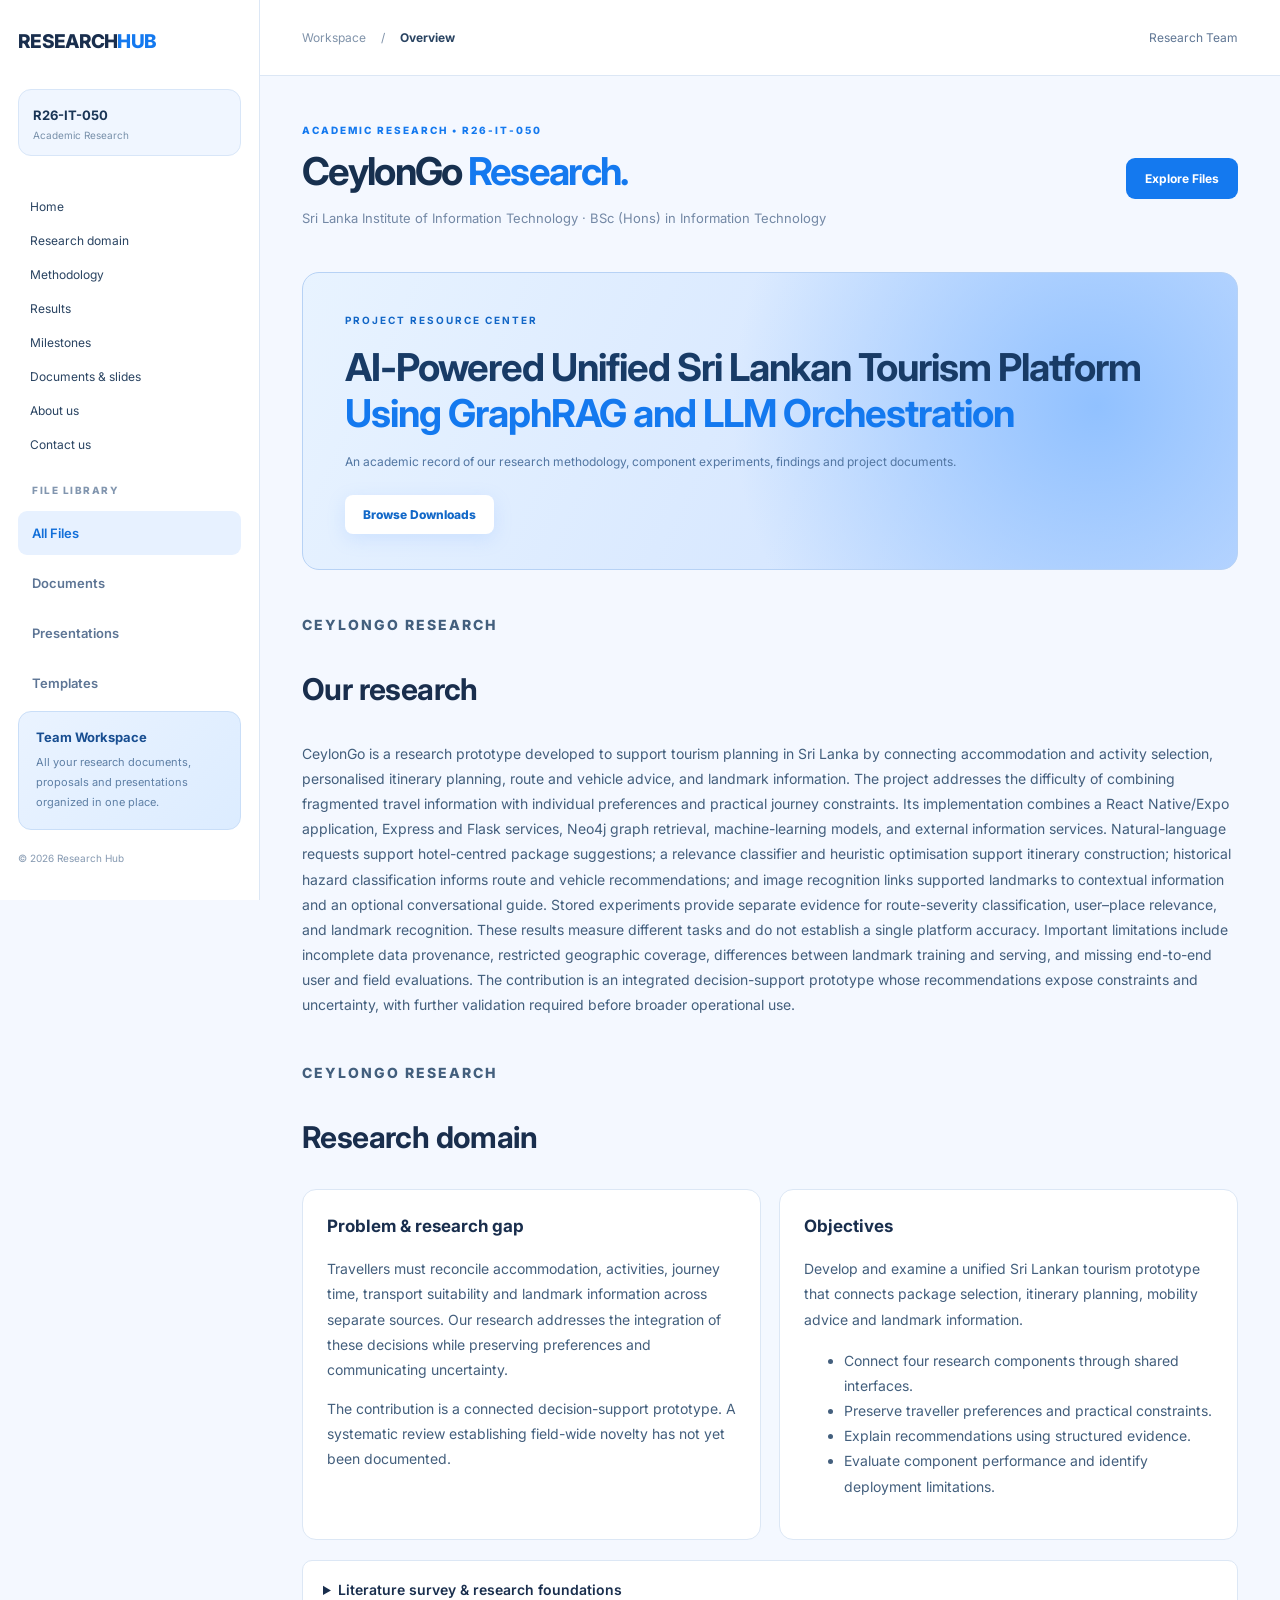
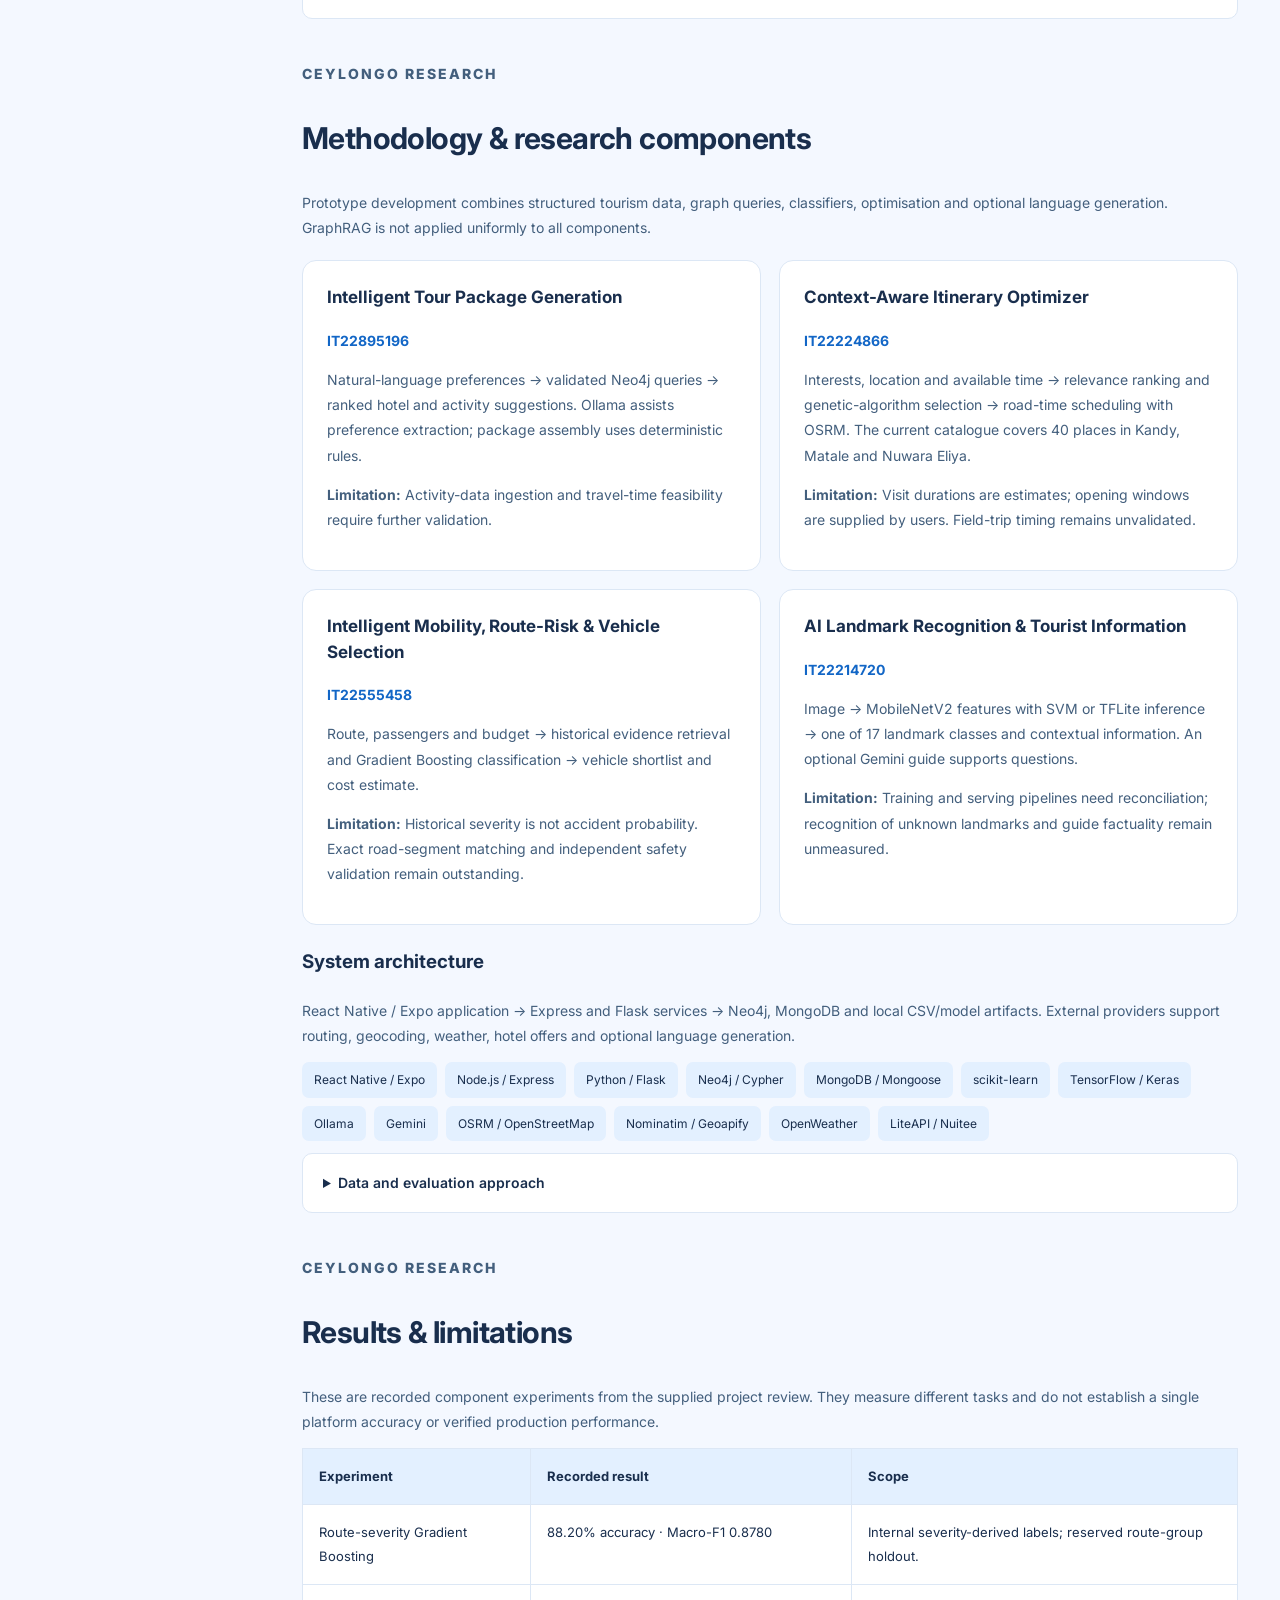
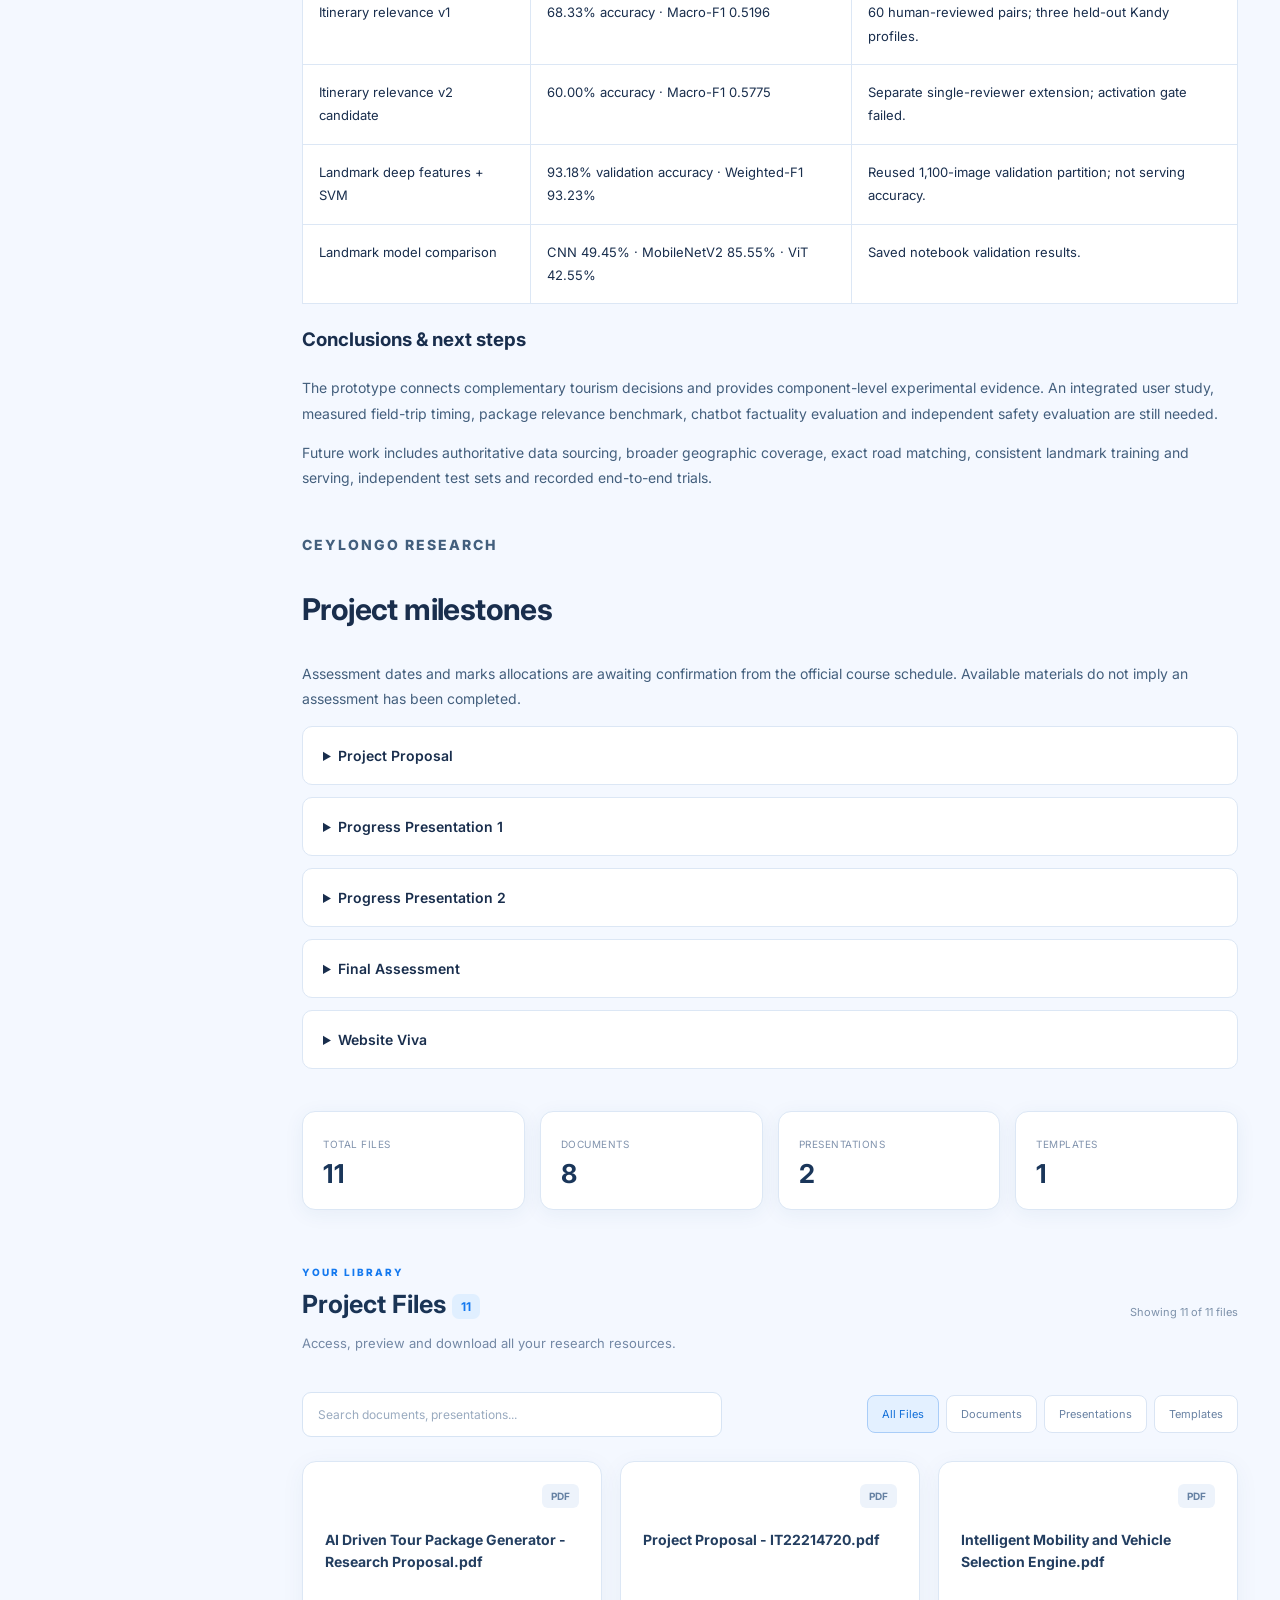
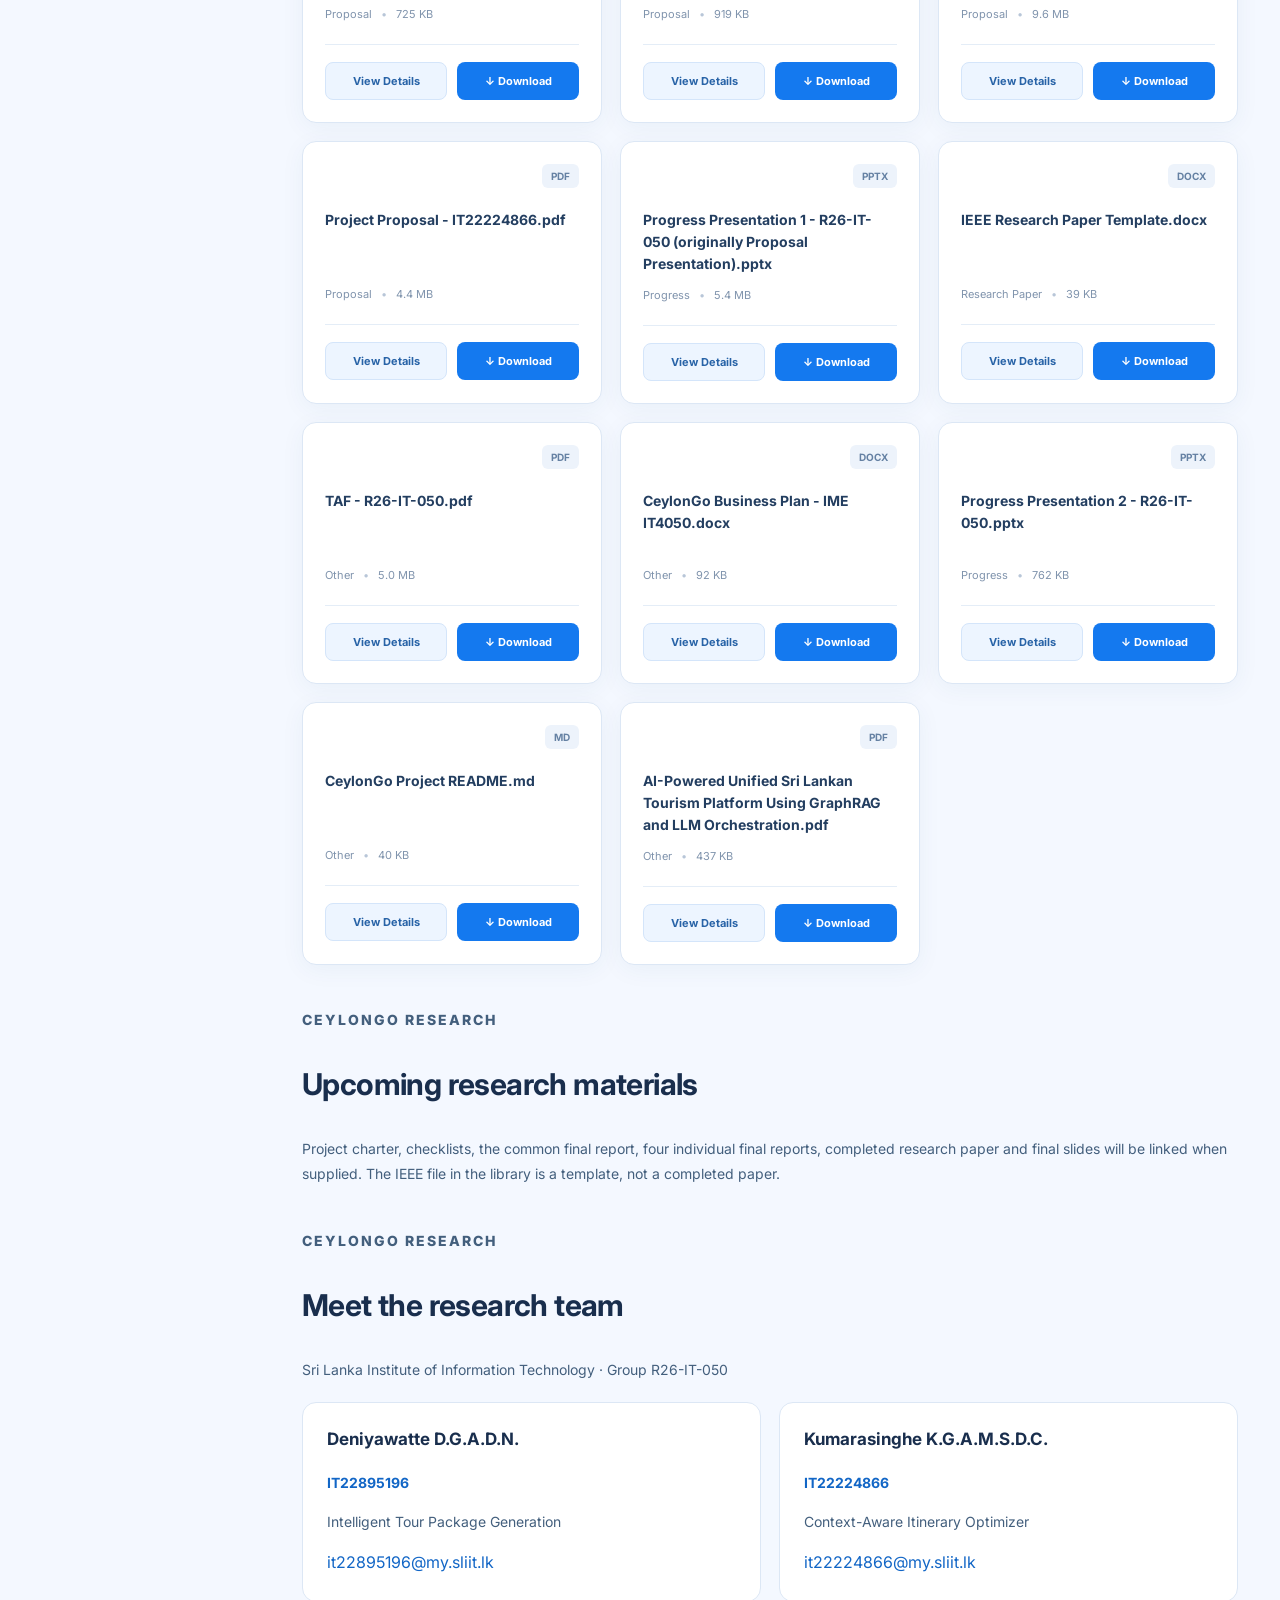
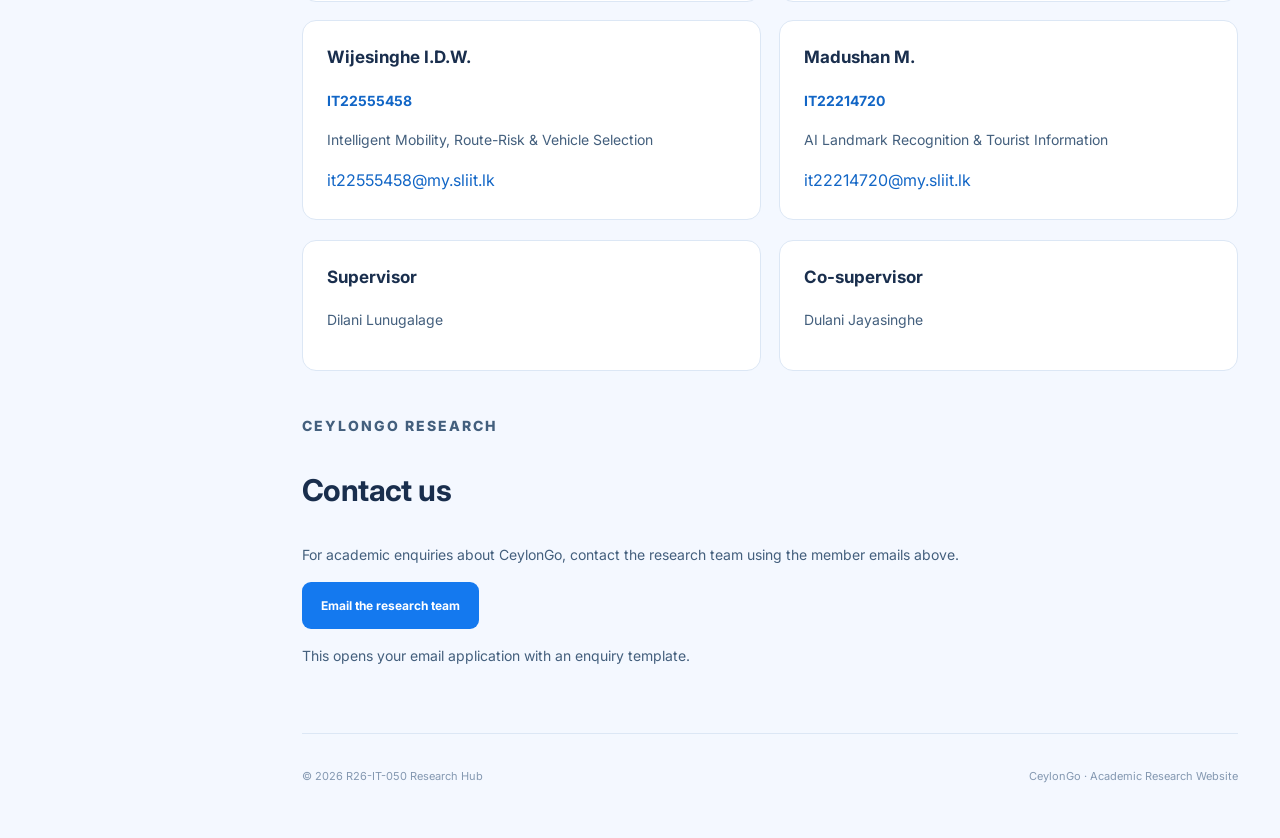
==== research-hub/index.html @ e222b3a8 "done" ====
<!DOCTYPE html>
<html lang="en">
<head>
  <meta charset="UTF-8" />
  <meta name="viewport" content="width=device-width, initial-scale=1.0" />

  <title>R26-IT-050 | Research Hub</title>

  <!-- Website Information -->
  <meta
    name="description"
    content="R26-IT-050 Research Hub. Access and download research proposals, reports, presentations, templates and academic documents."
  />

  <meta name="author" content="R26-IT-050 Research Team" />
  <meta name="theme-color" content="#bfd9f9" />

  <link
    rel="canonical"
    href="https://snyperkiller.github.io/R26-IT-050-Research-Hub/"
  />

  <!-- Browser Tab Icon -->
  <link
    rel="icon"
    type="image/png"
    href="images/preview.png"
  />

  <link
    rel="apple-touch-icon"
    href="images/preview.png"
  />

  <!-- Open Graph: WhatsApp / Facebook / LinkedIn / Discord -->
  <meta property="og:type" content="website" />

  <meta
    property="og:site_name"
    content="R26-IT-050 Research Hub"
  />

  <meta
    property="og:title"
    content="R26-IT-050 | Research Hub"
  />

  <meta
    property="og:description"
    content="Explore and download our research proposals, presentations, reports and academic resources in one place."
  />

  <meta
    property="og:url"
    content="https://snyperkiller.github.io/R26-IT-050-Research-Hub/"
  />

  <meta
    property="og:image"
    content="https://snyperkiller.github.io/R26-IT-050-Research-Hub/images/preview.png"
  />

  <meta
    property="og:image:secure_url"
    content="https://snyperkiller.github.io/R26-IT-050-Research-Hub/images/preview.png"
  />

  <meta property="og:image:type" content="image/png" />
  <meta property="og:image:width" content="1200" />
  <meta property="og:image:height" content="630" />

  <meta
    property="og:image:alt"
    content="R26-IT-050 Research Hub link preview"
  />

  <!-- Twitter / X Preview -->
  <meta name="twitter:card" content="summary_large_image" />

  <meta
    name="twitter:title"
    content="R26-IT-050 | Research Hub"
  />

  <meta
    name="twitter:description"
    content="Research proposals, presentations, reports and academic resources."
  />

  <meta
    name="twitter:image"
    content="https://snyperkiller.github.io/R26-IT-050-Research-Hub/images/preview.png"
  />

  <!-- Stylesheet -->
  <link rel="stylesheet" href="styles.css" />
</head>

<body>

  <div class="app">

    <!-- =========================
         SIDEBAR
    ========================== -->

    <aside class="sidebar" id="sidebar">

      <a href="#home" class="brand">
        <span>
          RESEARCH<span class="accent">HUB</span>
        </span>
      </a>

      <div class="workspace">
        <div>
          <strong>R26-IT-050</strong>
          <small>Academic Research</small>
        </div>
      </div>

      <nav class="section-nav" aria-label="Research sections">
<a href="#home">Home</a><a href="#domain">Research domain</a><a href="#methodology">Methodology</a><a href="#results">Results</a><a href="#milestones">Milestones</a><a href="#library">Documents &amp; slides</a><a href="#team">About us</a><a href="#contact">Contact us</a></nav><p class="nav-title">FILE LIBRARY</p>

      <nav aria-label="File categories">

        <button
          type="button"
          class="nav-link active"
          data-category="all"
        >
          All Files
        </button>

        <button
          type="button"
          class="nav-link"
          data-category="Document"
        >
          Documents
        </button>

        <button
          type="button"
          class="nav-link"
          data-category="Presentation"
        >
          Presentations
        </button>

        <button
          type="button"
          class="nav-link"
          data-category="Template"
        >
          Templates
        </button>

      </nav>

      <div class="sidebar-bottom">

        <div class="info-card">
          <h4>Team Workspace</h4>

          <p>
            All your research documents, proposals
            and presentations organized in one place.
          </p>
        </div>

        <p>© 2026 Research Hub</p>

      </div>

    </aside>

    <!-- =========================
         MAIN AREA
    ========================== -->

    <div class="main-area">

      <!-- TOP NAVIGATION -->

      <header class="topbar">

        <button
          type="button"
          class="menu-btn"
          id="menuBtn"
          aria-label="Toggle navigation"
          aria-controls="sidebar"
          aria-expanded="false"
        >
          ☰
        </button>

        <div class="breadcrumb">
          Workspace
          <span>/</span>
          <strong>Overview</strong>
        </div>

        <div class="team-badge">
          Research Team
        </div>

      </header>

      <main id="home">

        <!-- =========================
             WELCOME
        ========================== -->

        <section class="welcome">

          <div>

            <p class="eyebrow">
              ACADEMIC RESEARCH • R26-IT-050
            </p>

            <h1>
              CeylonGo<span class="accent"> Research.</span>
            </h1>

            <p>
              Sri Lanka Institute of Information Technology · BSc (Hons) in Information Technology
            </p>

          </div>

          <a href="#library" class="primary-btn">
            Explore Files
          </a>

        </section>

        <!-- =========================
             HERO BANNER
        ========================== -->

        <section class="hero">

          <div class="hero-content">

            <span class="hero-label">
              PROJECT RESOURCE CENTER
            </span>

            <h2>
              AI-Powered Unified Sri Lankan Tourism Platform
              <span>Using GraphRAG and LLM Orchestration</span>
            </h2>

            <p>
              An academic record of our research methodology, component experiments, findings and project documents.
            </p>

            <a href="#library" class="hero-btn">
              Browse Downloads
            </a>

          </div>

        </section>

<section id="overview" class="research-section"><p class="eyebrow">CEYLONGO RESEARCH</p><h2>Our research</h2><p>CeylonGo is a research prototype developed to support tourism planning in Sri Lanka by connecting accommodation and activity selection, personalised itinerary planning, route and vehicle advice, and landmark information. The project addresses the difficulty of combining fragmented travel information with individual preferences and practical journey constraints. Its implementation combines a React Native/Expo application, Express and Flask services, Neo4j graph retrieval, machine-learning models, and external information services. Natural-language requests support hotel-centred package suggestions; a relevance classifier and heuristic optimisation support itinerary construction; historical hazard classification informs route and vehicle recommendations; and image recognition links supported landmarks to contextual information and an optional conversational guide. Stored experiments provide separate evidence for route-severity classification, user–place relevance, and landmark recognition. These results measure different tasks and do not establish a single platform accuracy. Important limitations include incomplete data provenance, restricted geographic coverage, differences between landmark training and serving, and missing end-to-end user and field evaluations. The contribution is an integrated decision-support prototype whose recommendations expose constraints and uncertainty, with further validation required before broader operational use.</p></section><section id="domain" class="research-section"><p class="eyebrow">CEYLONGO RESEARCH</p><h2>Research domain</h2><div class="research-grid"><article class="research-card"><h3>Problem &amp; research gap</h3><p>Travellers must reconcile accommodation, activities, journey time, transport suitability and landmark information across separate sources. Our research addresses the integration of these decisions while preserving preferences and communicating uncertainty.</p><p>The contribution is a connected decision-support prototype. A systematic review establishing field-wide novelty has not yet been documented.</p></article><article class="research-card"><h3>Objectives</h3><p>Develop and examine a unified Sri Lankan tourism prototype that connects package selection, itinerary planning, mobility advice and landmark information.</p><ul><li>Connect four research components through shared interfaces.</li><li>Preserve traveller preferences and practical constraints.</li><li>Explain recommendations using structured evidence.</li><li>Evaluate component performance and identify deployment limitations.</li></ul></article></div><details><summary>Literature survey &amp; research foundations</summary><p>The project reports discuss retrieval-augmented generation, graph retrieval, gradient boosting, road routing, relevance classification, heuristic optimisation and landmark recognition.</p><ul><li>Lewis et al. (2020), Retrieval-Augmented Generation for Knowledge-Intensive NLP Tasks.</li><li>Friedman (2001), Greedy Function Approximation: A Gradient Boosting Machine.</li><li>Geisberger et al. (2008), Contraction Hierarchies: Faster and Simpler Hierarchical Routing in Road Networks.</li><li>Sandler et al. (2018), MobileNetV2: Inverted Residuals and Linear Bottlenecks.</li><li>Cortes and Vapnik (1995), Support-Vector Networks.</li><li>Dosovitskiy et al. (2021), An Image Is Worth 16×16 Words: Transformers for Image Recognition at Scale.</li></ul><p>References are recorded in the project reports; this is a narrative overview of the research foundations.</p></details></section><section id="methodology" class="research-section"><p class="eyebrow">CEYLONGO RESEARCH</p><h2>Methodology &amp; research components</h2><p>Prototype development combines structured tourism data, graph queries, classifiers, optimisation and optional language generation. GraphRAG is not applied uniformly to all components.</p><div class="research-grid"><article class="research-card"><h3>Intelligent Tour Package Generation</h3><p class="member-id">IT22895196</p><p>Natural-language preferences → validated Neo4j queries → ranked hotel and activity suggestions. Ollama assists preference extraction; package assembly uses deterministic rules.</p><p><strong>Limitation:</strong> Activity-data ingestion and travel-time feasibility require further validation.</p></article><article class="research-card"><h3>Context-Aware Itinerary Optimizer</h3><p class="member-id">IT22224866</p><p>Interests, location and available time → relevance ranking and genetic-algorithm selection → road-time scheduling with OSRM. The current catalogue covers 40 places in Kandy, Matale and Nuwara Eliya.</p><p><strong>Limitation:</strong> Visit durations are estimates; opening windows are supplied by users. Field-trip timing remains unvalidated.</p></article><article class="research-card"><h3>Intelligent Mobility, Route-Risk & Vehicle Selection</h3><p class="member-id">IT22555458</p><p>Route, passengers and budget → historical evidence retrieval and Gradient Boosting classification → vehicle shortlist and cost estimate.</p><p><strong>Limitation:</strong> Historical severity is not accident probability. Exact road-segment matching and independent safety validation remain outstanding.</p></article><article class="research-card"><h3>AI Landmark Recognition & Tourist Information</h3><p class="member-id">IT22214720</p><p>Image → MobileNetV2 features with SVM or TFLite inference → one of 17 landmark classes and contextual information. An optional Gemini guide supports questions.</p><p><strong>Limitation:</strong> Training and serving pipelines need reconciliation; recognition of unknown landmarks and guide factuality remain unmeasured.</p></article></div><h3>System architecture</h3><p>React Native / Expo application → Express and Flask services → Neo4j, MongoDB and local CSV/model artifacts. External providers support routing, geocoding, weather, hotel offers and optional language generation.</p><div class="tech-list"><span>React Native / Expo</span><span>Node.js / Express</span><span>Python / Flask</span><span>Neo4j / Cypher</span><span>MongoDB / Mongoose</span><span>scikit-learn</span><span>TensorFlow / Keras</span><span>Ollama</span><span>Gemini</span><span>OSRM / OpenStreetMap</span><span>Nominatim / Geoapify</span><span>OpenWeather</span><span>LiteAPI / Nuitee</span></div><details><summary>Data and evaluation approach</summary><ul><li>Packages: 1,830 hotel rows and 2,000 activity rows; an activity-loader filename mismatch remains.</li><li>Itinerary: 40 source-traced points of interest; v1 evaluation uses 60 human-reviewed pairs from held-out Kandy profiles.</li><li>Mobility: 598 derived training records across 22 route groups; only 135 records have matching road profiles. Evaluation reserves unseen route groups.</li><li>Landmarks: notebook records 5,500 images with a 4,400/1,100 training/validation split across 17 classes. Raw collection provenance needs confirmation.</li></ul></details></section><section id="results" class="research-section"><p class="eyebrow">CEYLONGO RESEARCH</p><h2>Results &amp; limitations</h2><p>These are recorded component experiments from the supplied project review. They measure different tasks and do not establish a single platform accuracy or verified production performance.</p><div class="table-scroll"><table><thead><tr><th>Experiment</th><th>Recorded result</th><th>Scope</th></tr></thead><tbody><tr><td>Route-severity Gradient Boosting</td><td>88.20% accuracy · Macro-F1 0.8780</td><td>Internal severity-derived labels; reserved route-group holdout.</td></tr><tr><td>Itinerary relevance v1</td><td>68.33% accuracy · Macro-F1 0.5196</td><td>60 human-reviewed pairs; three held-out Kandy profiles.</td></tr><tr><td>Itinerary relevance v2 candidate</td><td>60.00% accuracy · Macro-F1 0.5775</td><td>Separate single-reviewer extension; activation gate failed.</td></tr><tr><td>Landmark deep features + SVM</td><td>93.18% validation accuracy · Weighted-F1 93.23%</td><td>Reused 1,100-image validation partition; not serving accuracy.</td></tr><tr><td>Landmark model comparison</td><td>CNN 49.45% · MobileNetV2 85.55% · ViT 42.55%</td><td>Saved notebook validation results.</td></tr></tbody></table></div><h3>Conclusions &amp; next steps</h3><p>The prototype connects complementary tourism decisions and provides component-level experimental evidence. An integrated user study, measured field-trip timing, package relevance benchmark, chatbot factuality evaluation and independent safety evaluation are still needed.</p><p>Future work includes authoritative data sourcing, broader geographic coverage, exact road matching, consistent landmark training and serving, independent test sets and recorded end-to-end trials.</p></section><section id="milestones" class="research-section"><p class="eyebrow">CEYLONGO RESEARCH</p><h2>Project milestones</h2><p>Assessment dates and marks allocations are awaiting confirmation from the official course schedule. Available materials do not imply an assessment has been completed.</p><details><summary>Project Proposal</summary><p>Four individual proposal reports are available in the document library.</p><p>Date: To be confirmed · Marks allocation: To be confirmed</p></details><details><summary>Progress Presentation 1</summary><p>The team has identified the supplied 29-slide deck as PP1. Its original filename says Project Proposal presentation; it is listed once in the library with both labels.</p><p>Date: To be confirmed · Marks allocation: To be confirmed</p></details><details><summary>Progress Presentation 2</summary><p>Progress Presentation 2 slides are available in the document library.</p><p>Date: To be confirmed · Marks allocation: To be confirmed</p></details><details><summary>Final Assessment</summary><p>Final reports and final presentation have not yet been supplied for this website.</p><p>Date: To be confirmed · Marks allocation: To be confirmed</p></details><details><summary>Website Viva</summary><p>Scheduled for the same day as the final research presentation, according to the course notice. Exact schedule to be confirmed.</p><p>Date: To be confirmed · Marks allocation: To be confirmed</p></details></section>
        <!-- =========================
             STATISTICS
        ========================== -->

        <section class="stats" aria-label="File statistics">

          <div class="stat-card">
            <div>
              <small>TOTAL FILES</small>
              <h3 id="totalCount">0</h3>
            </div>
          </div>

          <div class="stat-card">
            <div>
              <small>DOCUMENTS</small>
              <h3 id="documentCount">0</h3>
            </div>
          </div>

          <div class="stat-card">
            <div>
              <small>PRESENTATIONS</small>
              <h3 id="presentationCount">0</h3>
            </div>
          </div>

          <div class="stat-card">
            <div>
              <small>TEMPLATES</small>
              <h3 id="templateCount">0</h3>
            </div>
          </div>

        </section>

        <!-- =========================
             FILE LIBRARY
        ========================== -->

        <section class="library" id="library">

          <div class="section-header">

            <div>

              <p class="eyebrow">
                YOUR LIBRARY
              </p>

              <h2>
                Project Files
                <span id="fileCount" class="count-badge">
                  0
                </span>
              </h2>

              <p>
                Access, preview and download
                all your research resources.
              </p>

            </div>

            <span
              id="resultCount"
              class="result-count"
              aria-live="polite"
            ></span>

          </div>

          <!-- SEARCH AND FILTERS -->

          <div class="toolbar">

            <div class="search-box">

              <input
                type="search"
                id="searchInput"
                placeholder="Search documents, presentations..."
                aria-label="Search research files"
              />

            </div>

            <div class="filters">

              <button
                type="button"
                class="filter-btn active"
                data-filter="all"
              >
                All Files
              </button>

              <button
                type="button"
                class="filter-btn"
                data-filter="Document"
              >
                Documents
              </button>

              <button
                type="button"
                class="filter-btn"
                data-filter="Presentation"
              >
                Presentations
              </button>

              <button
                type="button"
                class="filter-btn"
                data-filter="Template"
              >
                Templates
              </button>

            </div>

          </div>

          <!-- FILES LOAD FROM manifest.json -->

          <div id="fileGrid" class="file-grid"></div>

          <!-- EMPTY STATE -->

          <div
            id="emptyState"
            class="empty-state"
            hidden
          >

            <h3>No files found</h3>

            <p>
              Try searching with another
              keyword or category.
            </p>

          </div>

        </section>

<section id="pending-materials" class="research-section"><p class="eyebrow">CEYLONGO RESEARCH</p><h2>Upcoming research materials</h2><p>Project charter, checklists, the common final report, four individual final reports, completed research paper and final slides will be linked when supplied. The IEEE file in the library is a template, not a completed paper.</p></section><section id="team" class="research-section"><p class="eyebrow">CEYLONGO RESEARCH</p><h2>Meet the research team</h2><p>Sri Lanka Institute of Information Technology · Group R26-IT-050</p><div class="research-grid"><article class="research-card"><h3>Deniyawatte D.G.A.D.N.</h3><p class="member-id">IT22895196</p><p>Intelligent Tour Package Generation</p><a href="mailto:it22895196@my.sliit.lk">it22895196@my.sliit.lk</a></article><article class="research-card"><h3>Kumarasinghe K.G.A.M.S.D.C.</h3><p class="member-id">IT22224866</p><p>Context-Aware Itinerary Optimizer</p><a href="mailto:it22224866@my.sliit.lk">it22224866@my.sliit.lk</a></article><article class="research-card"><h3>Wijesinghe I.D.W.</h3><p class="member-id">IT22555458</p><p>Intelligent Mobility, Route-Risk &amp; Vehicle Selection</p><a href="mailto:it22555458@my.sliit.lk">it22555458@my.sliit.lk</a></article><article class="research-card"><h3>Madushan M.</h3><p class="member-id">IT22214720</p><p>AI Landmark Recognition &amp; Tourist Information</p><a href="mailto:it22214720@my.sliit.lk">it22214720@my.sliit.lk</a></article></div><div class="research-grid"><article class="research-card"><h3>Supervisor</h3><p>Dilani Lunugalage</p></article><article class="research-card"><h3>Co-supervisor</h3><p>Dulani Jayasinghe</p></article></div></section><section id="contact" class="research-section"><p class="eyebrow">CEYLONGO RESEARCH</p><h2>Contact us</h2><p>For academic enquiries about CeylonGo, contact the research team using the member emails above.</p><a class="primary-btn" href="mailto:it22555458@my.sliit.lk?subject=CeylonGo%20Research%20Enquiry&amp;body=Dear%20CeylonGo%20Research%20Team%2C%0A%0AI%20would%20like%20to%20enquire%20about%3A%0A">Email the research team</a><p>This opens your email application with an enquiry template.</p></section>
        <!-- =========================
             FOOTER
        ========================== -->

        <footer>

          <p>
            © 2026 R26-IT-050 Research Hub
          </p>

          <p>
            CeylonGo · Academic Research Website
          </p>

        </footer>

      </main>

    </div>

  </div>

  <!-- =========================
       FILE PREVIEW MODAL
  ========================== -->

  <dialog
    id="previewModal"
    class="preview-modal"
  >

    <div class="modal-header">

      <div>

        <p class="eyebrow">
          FILE DETAILS
        </p>

        <h3 id="previewTitle">
          File Preview
        </h3>

      </div>

      <button
        type="button"
        id="closePreview"
        class="close-btn"
        aria-label="Close preview"
      >
        Close
      </button>

    </div>

    <p
      id="previewInfo"
      class="preview-info"
    ></p>

    <div id="previewContent"></div>

    <div class="modal-actions">

      <a
        id="previewDownload"
        class="primary-btn"
        download
      >
        Download File
      </a>

      <button
        type="button"
        id="cancelPreview"
        class="secondary-btn"
      >
        Close
      </button>

    </div>

  </dialog>

  <!-- Main JavaScript -->
  <script src="script.js"></script>

</body>
</html>
---- research-hub/styles.css ----
@import url('https://fonts.googleapis.com/css2?family=Inter:wght@400;500;600;700;800&display=swap');

:root {
  --bg: #f4f8ff;
  --sidebar: #ffffff;
  --panel: #ffffff;
  --panel-light: #edf5ff;
  --border: #dce7f5;
  --text: #192e4d;
  --muted: #7186a4;
  --accent: #1479ef;
  --cyan: #36a8ef;
}

* {
  box-sizing: border-box;
}

html {
  scroll-behavior: smooth;
}

body {
  margin: 0;
  background: var(--bg);
  color: var(--text);
  font-family: 'Inter', sans-serif;
}

button,
input,
a {
  font: inherit;
}

button {
  cursor: pointer;
}

a {
  text-decoration: none;
  color: inherit;
}

.app {
  display: flex;
  min-height: 100vh;
}

/* ==============================
   SIDEBAR
============================== */

.sidebar {
  width: 260px;
  flex-shrink: 0;
  background: var(--sidebar);
  border-right: 1px solid var(--border);
  height: 100vh;
  position: sticky;
  top: 0;
  padding: 30px 18px;
  display: flex;
  flex-direction: column;
  z-index: 10;
}

.brand {
  display: flex;
  align-items: center;
  gap: 10px;
  color: var(--text);
  font-size: 19px;
  font-weight: 800;
  letter-spacing: -.7px;
  margin-bottom: 36px;
}

.brand-icon {
  display: none;
}

.accent {
  color: var(--accent);
}

.workspace {
  padding: 14px;
  display: flex;
  align-items: center;
  gap: 12px;
  background: #f0f6ff;
  border: 1px solid #d8e6f8;
  border-radius: 13px;
  margin-bottom: 35px;
}

.workspace-icon {
  display: none;
}

.workspace strong {
  color: #193556;
  font-size: 13px;
}

.workspace small {
  display: block;
  color: #7890aa;
  font-size: 10px;
  margin-top: 5px;
}

.nav-title {
  font-size: 10px;
  letter-spacing: 1.5px;
  color: #8296af;
  font-weight: 800;
  padding: 0 14px;
  margin-bottom: 15px;
}

.nav-link {
  display: flex;
  align-items: center;
  width: 100%;
  gap: 13px;
  border: none;
  border-radius: 9px;
  padding: 14px;
  margin-bottom: 6px;
  background: transparent;
  color: #5d7595;
  text-align: left;
  font-size: 13px;
  font-weight: 600;
  transition: .2s;
}

.nav-link span {
  display: none;
}

.nav-link:hover,
.nav-link.active {
  background: #e7f1ff;
  color: #126fd9;
}

.sidebar-bottom {
  margin-top: auto;
}

.info-card {
  background: linear-gradient(
    135deg,
    #eaf3ff,
    #dcecff
  );
  border: 1px solid #c9def8;
  padding: 17px;
  border-radius: 13px;
}

.info-card h4 {
  margin: 0 0 8px;
  color: #184e91;
  font-size: 13px;
}

.info-card p {
  margin: 0;
  color: #5e7fa5;
  font-size: 11px;
  line-height: 1.8;
}

.sidebar-bottom > p {
  font-size: 10px;
  color: #8599b1;
  margin-top: 22px;
}

/* ==============================
   MAIN AREA
============================== */

.main-area {
  min-width: 0;
  flex: 1;
}

.topbar {
  height: 76px;
  padding: 0 42px;
  border-bottom: 1px solid var(--border);
  display: flex;
  align-items: center;
  justify-content: space-between;
  background: #ffffff;
}

.breadcrumb {
  color: #8093aa;
  font-size: 12px;
}

.breadcrumb span {
  margin: 0 12px;
}

.breadcrumb strong {
  color: #294361;
}

.team-badge {
  display: flex;
  align-items: center;
  gap: 9px;
  color: #5f7694;
  font-size: 12px;
}

.online-dot {
  display: none;
}

.menu-btn {
  display: none;
  border: none;
  background: transparent;
  color: #1b4d87;
  font-size: 22px;
}

main {
  padding: 38px 42px 20px;
  max-width: 1650px;
  margin: auto;
}

/* ==============================
   WELCOME
============================== */

.welcome {
  display: flex;
  align-items: center;
  justify-content: space-between;
  gap: 20px;
  margin-bottom: 30px;
}

.eyebrow {
  color: var(--accent);
  font-size: 10px;
  letter-spacing: 2px;
  font-weight: 800;
}

.welcome h1 {
  color: #17304f;
  font-size: clamp(28px, 3vw, 43px);
  letter-spacing: -1.7px;
  margin: 12px 0;
}

.welcome p:not(.eyebrow),
.section-header p:not(.eyebrow) {
  color: #7388a5;
  font-size: 13px;
  line-height: 1.7;
}

.primary-btn {
  display: inline-flex;
  align-items: center;
  justify-content: center;
  border: none;
  border-radius: 9px;
  padding: 13px 19px;
  background: #1479ef;
  color: #ffffff;
  font-size: 12px;
  font-weight: 700;
  white-space: nowrap;
  transition: .2s;
}

.primary-btn:hover {
  background: #0864d3;
}

/* ==============================
   HERO GRADIENT
============================== */

.hero {
  position: relative;
  display: flex;
  align-items: center;
  justify-content: flex-start;
  min-height: 265px;
  overflow: hidden;
  border-radius: 17px;
  padding: 35px 42px;
  background:
    radial-gradient(
      circle at 85% 45%,
      #91c1ff 0,
      transparent 45%
    ),
    linear-gradient(
      115deg,
      #e8f3ff,
      #cbdfff
    );
  border: 1px solid #b7d2f5;
}

.hero-content {
  position: relative;
  z-index: 2;
}

.hero-label {
  font-size: 10px;
  font-weight: 700;
  letter-spacing: 2px;
  color: #1266c6;
}

.hero h2 {
  color: #183b66;
  font-size: clamp(25px, 3vw, 39px);
  letter-spacing: -1px;
  line-height: 1.2;
  margin: 16px 0;
}

.hero h2 span {
  color: #1479ef;
}

.hero p {
  color: #5276a2;
  font-size: 12px;
  line-height: 1.7;
}

.hero-btn {
  display: inline-block;
  padding: 12px 18px;
  border-radius: 8px;
  margin-top: 10px;
  background: #ffffff;
  color: #1268c8;
  font-size: 12px;
  font-weight: 800;
  box-shadow: 0 5px 18px #7bafff35;
  transition: .2s;
}

.hero-btn:hover {
  background: #f3f8ff;
  transform: translateY(-2px);
}

/* Remove decorative hero graphic */
.hero-visual {
  display: none;
}

/* ==============================
   STATISTICS
============================== */

.stats {
  display: grid;
  grid-template-columns: repeat(4, 1fr);
  gap: 15px;
  margin: 25px 0 46px;
}

.stat-card {
  display: flex;
  align-items: center;
  justify-content: flex-start;
  gap: 15px;
  background: #ffffff;
  border: 1px solid #dce7f5;
  border-radius: 13px;
  padding: 20px;
  box-shadow: 0 4px 20px #224e8510;
}

.stat-icon {
  display: none;
}

.stat-card small {
  color: #8193ad;
  font-size: 10px;
  letter-spacing: .5px;
}

.stat-card h3 {
  color: #1a365a;
  margin: 6px 0 0;
  font-size: 26px;
}

/* ==============================
   FILE LIBRARY
============================== */

.library {
  scroll-margin-top: 30px;
}

.section-header {
  display: flex;
  justify-content: space-between;
  align-items: center;
  gap: 15px;
}

.section-header h2 {
  color: #1a3455;
  font-size: 25px;
  margin: 11px 0 0;
}

.count-badge {
  display: inline-block;
  vertical-align: middle;
  font-size: 12px;
  padding: 5px 9px;
  border-radius: 7px;
  color: #1479ef;
  background: #e0efff;
}

.result-count {
  font-size: 11px;
  color: #7d91aa;
}

/* ==============================
   SEARCH AND FILTERS
============================== */

.toolbar {
  display: flex;
  gap: 15px;
  justify-content: space-between;
  align-items: center;
  margin: 24px 0;
}

.search-box {
  display: flex;
  align-items: center;
  background: #ffffff;
  border: 1px solid #d7e4f4;
  border-radius: 9px;
  max-width: 420px;
  width: 100%;
  padding: 0 15px;
}

.search-box > span {
  display: none;
}

.search-box input {
  background: transparent;
  border: none;
  outline: none;
  color: #193653;
  padding: 14px 0;
  width: 100%;
  font-size: 12px;
}

.search-box input::placeholder {
  color: #9aabc0;
}

.search-box:focus-within {
  border-color: #74aff7;
  box-shadow: 0 0 0 3px #1479ef12;
}

.filters {
  display: flex;
  gap: 7px;
  flex-wrap: wrap;
}

.filter-btn {
  border: 1px solid #dae5f4;
  background: #ffffff;
  color: #6982a3;
  padding: 11px 14px;
  border-radius: 8px;
  font-size: 11px;
  transition: .2s;
}

.filter-btn.active,
.filter-btn:hover {
  background: #e3f0ff;
  color: #126fd9;
  border-color: #a9cdf8;
}

/* ==============================
   FILE CARDS
============================== */

.file-grid {
  display: grid;
  grid-template-columns: repeat(3, minmax(0, 1fr));
  gap: 18px;
}

.file-card {
  background: #ffffff;
  border: 1px solid #dce7f5;
  border-radius: 14px;
  padding: 22px;
  min-width: 0;
  box-shadow: 0 5px 24px #1b47720d;
  transition: .2s ease;
}

.file-card:hover {
  border-color: #7eb6ff;
  transform: translateY(-3px);
  box-shadow: 0 16px 32px #1765b51b;
}

.file-top {
  display: flex;
  justify-content: flex-end;
  align-items: center;
}

.file-icon {
  display: none;
}

.file-format {
  padding: 6px 9px;
  border-radius: 6px;
  background: #edf3fb;
  color: #6581a3;
  font-size: 10px;
  font-weight: 700;
}

.file-card h3 {
  color: #233e60;
  font-size: 14px;
  line-height: 1.6;
  margin: 21px 0 12px;
  min-height: 66px;
  overflow-wrap: anywhere;
}

.file-meta {
  display: flex;
  gap: 9px;
  flex-wrap: wrap;
  color: #8094ad;
  font-size: 11px;
  margin-bottom: 23px;
}

.file-meta span + span::before {
  content: '•';
  padding-right: 9px;
  color: #b8c6d8;
}

.file-actions {
  display: flex;
  gap: 10px;
  border-top: 1px solid #e4edf7;
  padding-top: 17px;
}

.view-btn,
.download-btn {
  border: 1px solid #d4e5fa;
  flex: 1;
  border-radius: 8px;
  padding: 11px 8px;
  font-size: 11px;
  font-weight: 700;
  text-align: center;
  transition: .2s;
}

.view-btn {
  background: #edf5ff;
  color: #2863a7;
}

.view-btn:hover {
  background: #deedff;
}

.download-btn {
  background: #1479ef;
  color: #ffffff;
  border-color: transparent;
}

.download-btn:hover {
  background: #0864d3;
}

/* ==============================
   EMPTY STATE
============================== */

.empty-state {
  text-align: center;
  padding: 60px 10px;
  color: #7891ac;
}

.empty-state[hidden] {
  display: none;
}

/* ==============================
   FOOTER
============================== */

footer {
  border-top: 1px solid #dce7f5;
  display: flex;
  justify-content: space-between;
  gap: 20px;
  color: #8498b1;
  font-size: 11px;
  margin-top: 65px;
  padding: 24px 0;
}

/* ==============================
   PREVIEW MODAL
============================== */

.preview-modal {
  width: min(800px, 94vw);
  max-height: 90vh;
  background: #ffffff;
  color: #1a3555;
  border: 1px solid #d0e2f7;
  border-radius: 15px;
  padding: 25px;
}

.preview-modal::backdrop {
  background: #11264585;
  backdrop-filter: blur(7px);
}

.modal-header,
.modal-actions {
  display: flex;
  align-items: center;
  justify-content: space-between;
  gap: 12px;
}

.modal-header h3 {
  color: #17365c;
  font-size: 18px;
  overflow-wrap: anywhere;
}

.close-btn,
.secondary-btn {
  background: #edf5ff;
  color: #245a99;
  border: 1px solid #cfe2f8;
  border-radius: 8px;
  padding: 10px 14px;
}

.preview-info {
  color: #738ba9;
  font-size: 12px;
}

.preview-frame {
  width: 100%;
  height: 53vh;
  border: none;
  background: white;
  border-radius: 8px;
  margin: 15px 0;
}

.preview-message {
  padding: 45px 15px;
  color: #6781a2;
  text-align: center;
  line-height: 1.8;
}

/* ==============================
   RESPONSIVE - TABLET
============================== */

@media (max-width: 1100px) {
  .stats {
    grid-template-columns: repeat(2, 1fr);
  }

  .file-grid {
    grid-template-columns: repeat(2, 1fr);
  }

  .toolbar {
    align-items: stretch;
    flex-direction: column;
  }

  .search-box {
    max-width: none;
  }
}

/* ==============================
   RESPONSIVE - MOBILE
============================== */

@media (max-width: 760px) {
  .sidebar {
    position: fixed;
    transform: translateX(-100%);
    transition: transform .3s;
    box-shadow: 20px 0 50px #0002;
  }

  .sidebar.open {
    transform: translateX(0);
  }

  .menu-btn {
    display: block;
  }

  .topbar {
    padding: 0 20px;
    height: 65px;
  }

  main {
    padding: 25px 18px;
  }

  .welcome {
    align-items: flex-start;
    flex-direction: column;
  }

  .hero {
    padding: 30px 23px;
  }

  .stats {
    gap: 10px;
  }

  .stat-card {
    padding: 14px;
  }

  .file-grid {
    grid-template-columns: 1fr;
  }

  .section-header {
    align-items: flex-start;
    flex-direction: column;
  }

  .team-badge {
    font-size: 10px;
  }

  footer {
    flex-direction: column;
    gap: 0;
  }

  .modal-actions {
    flex-wrap: wrap;
  }
}

/* Academic research content */
.sidebar { overflow-y: auto; }
.section-nav { display: grid; gap: 3px; margin-bottom: 14px; }
.section-nav a { padding: 8px 12px; border-radius: 7px; font-size: 12px; color: #294361; }
.section-nav a:hover, .section-nav a:focus-visible { background: #e7f1ff; color: #126fd9; }
.research-section { margin: 42px 0; scroll-margin-top: 24px; line-height: 1.8; }
.research-section h2 { font-size: clamp(23px, 3vw, 30px); letter-spacing: -.6px; }
.research-section p, .research-section li { font-size: 14px; color: #435f7d; }
.research-section a:not(.primary-btn) { color: #1266c6; overflow-wrap: anywhere; }
.research-grid { display: grid; grid-template-columns: repeat(2,minmax(0,1fr)); gap: 18px; margin: 20px 0; }
.research-card { border: 1px solid var(--border); border-radius: 14px; padding: 24px; background: white; min-width: 0; }
.research-card h3 { margin-top: 0; font-size: 17px; line-height: 1.5; }
.member-id { font-weight: 700; color: #1266c6 !important; }
details { background: white; border: 1px solid var(--border); border-radius: 10px; padding: 16px 20px; margin: 12px 0; }
summary { cursor: pointer; font-weight: 600; font-size: 14px; }
.tech-list { display:flex; flex-wrap:wrap; gap:8px; }
.tech-list span { background:#e3f0ff; border-radius: 7px; padding: 7px 12px; font-size: 12px; }
.table-scroll { overflow-x:auto; }
table { width:100%; border-collapse:collapse; background:white; font-size:13px; }
th,td { padding:16px; border:1px solid var(--border); text-align:left; vertical-align:top; min-width:150px; }
th { background:#e3f0ff; }
:focus-visible { outline: 3px solid #1479ef; outline-offset: 3px; }
@media(max-width:760px) { .research-grid { grid-template-columns:1fr; } .research-card { padding:20px; } .research-section { margin:32px 0; } }
@media(prefers-reduced-motion:reduce) { html { scroll-behavior:auto; } *, *::before, *::after { transition:none !important; } }
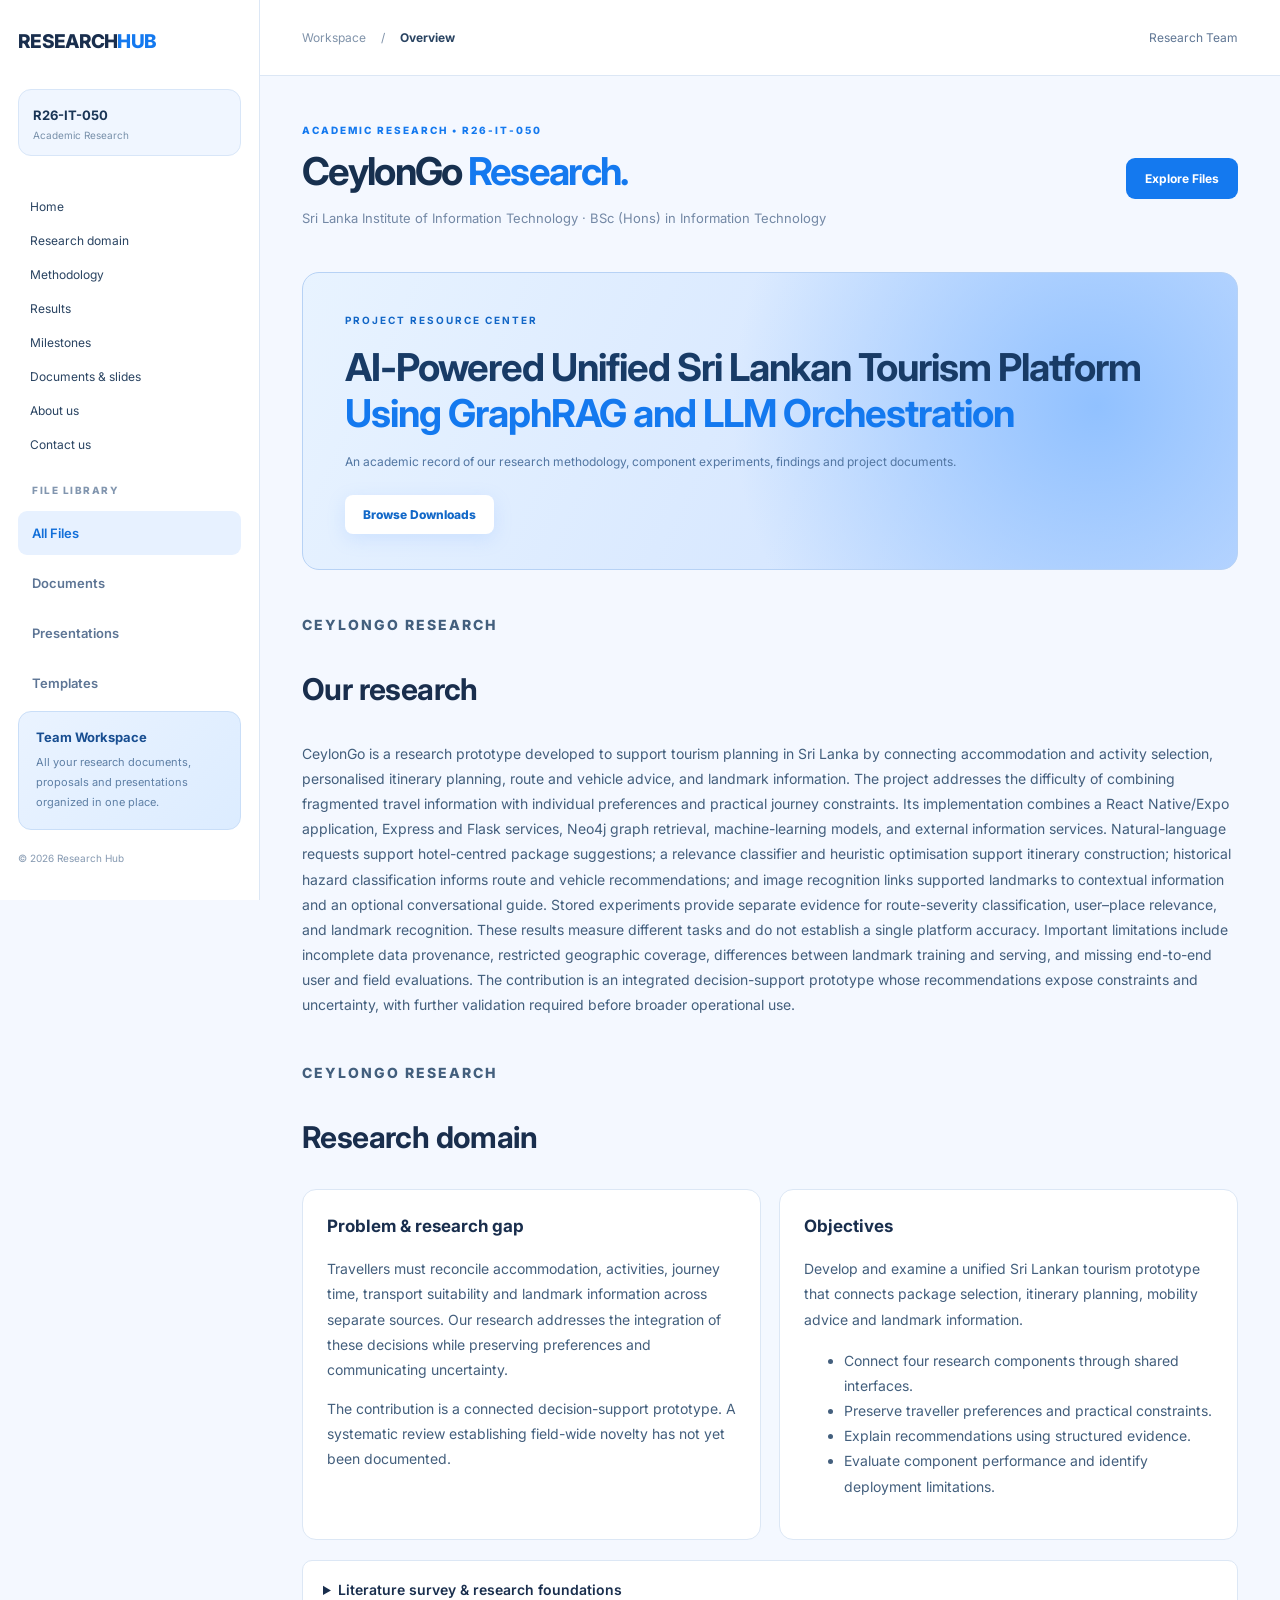
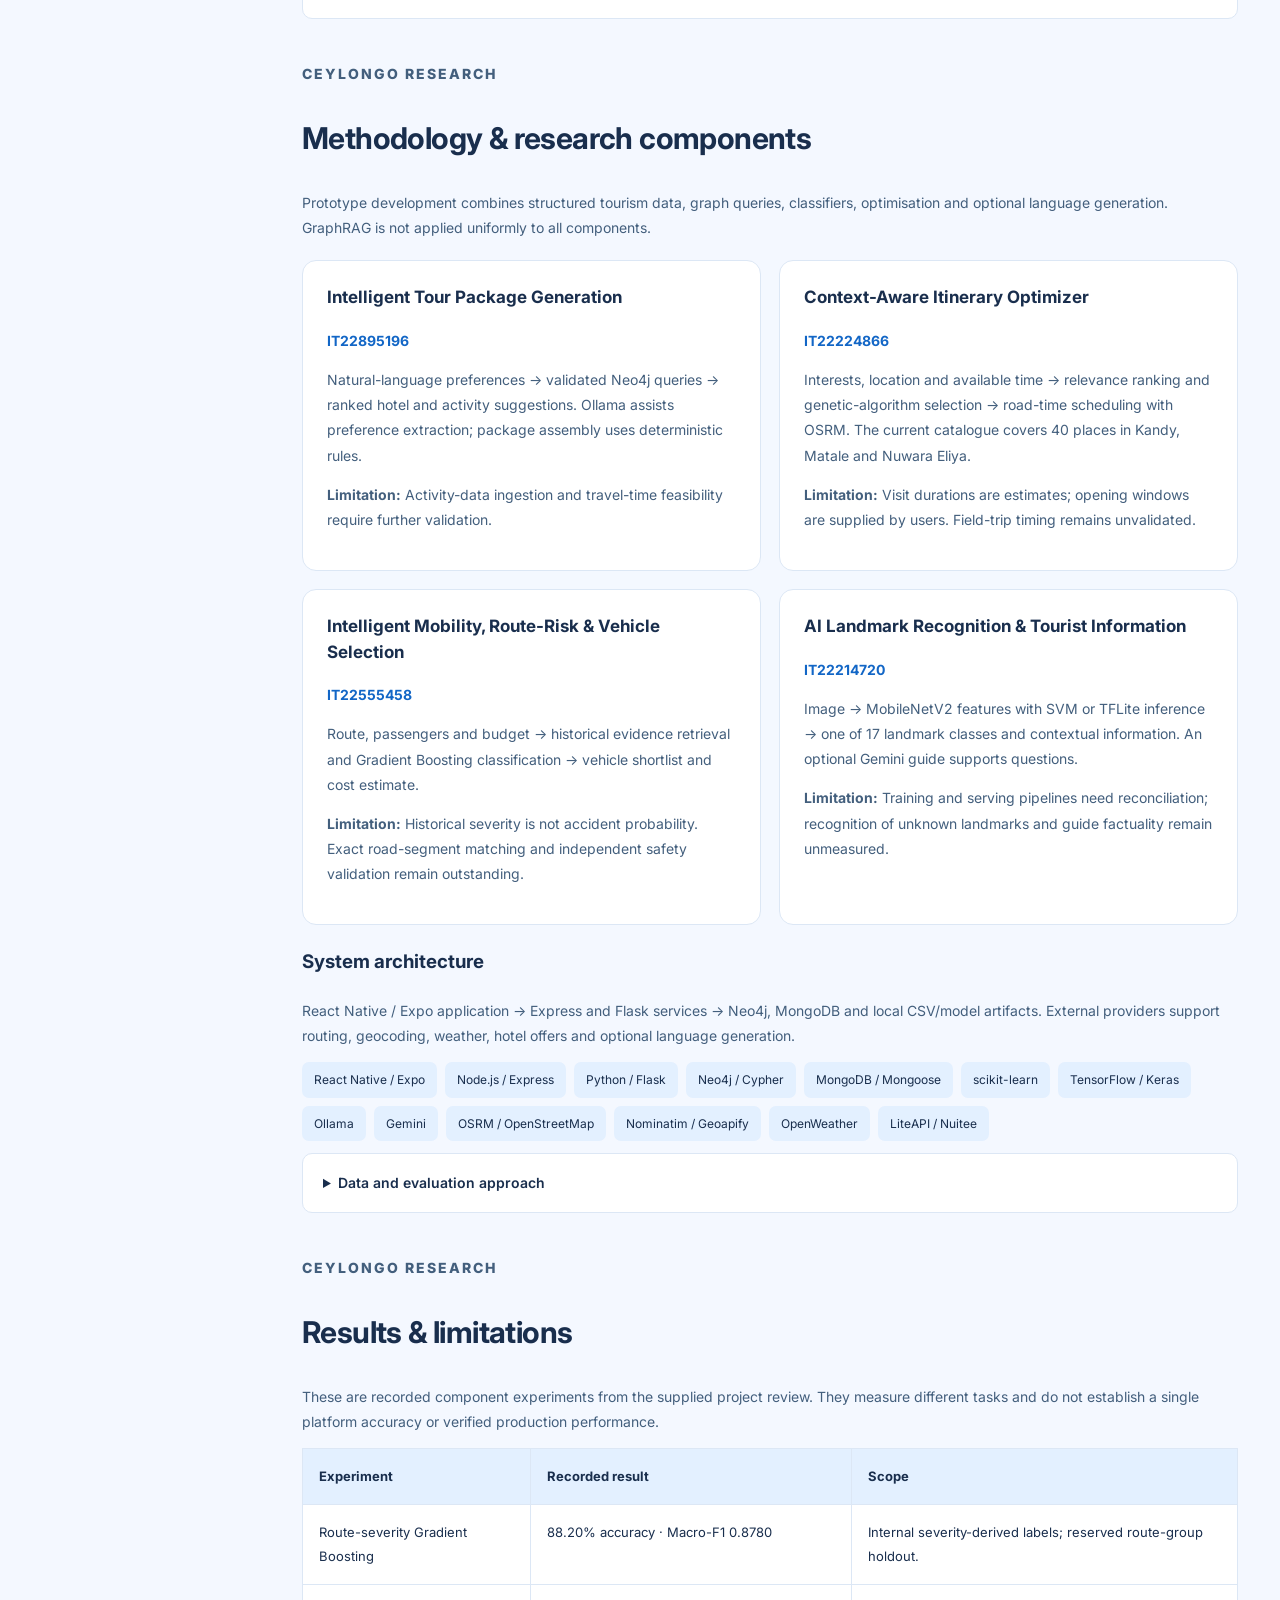
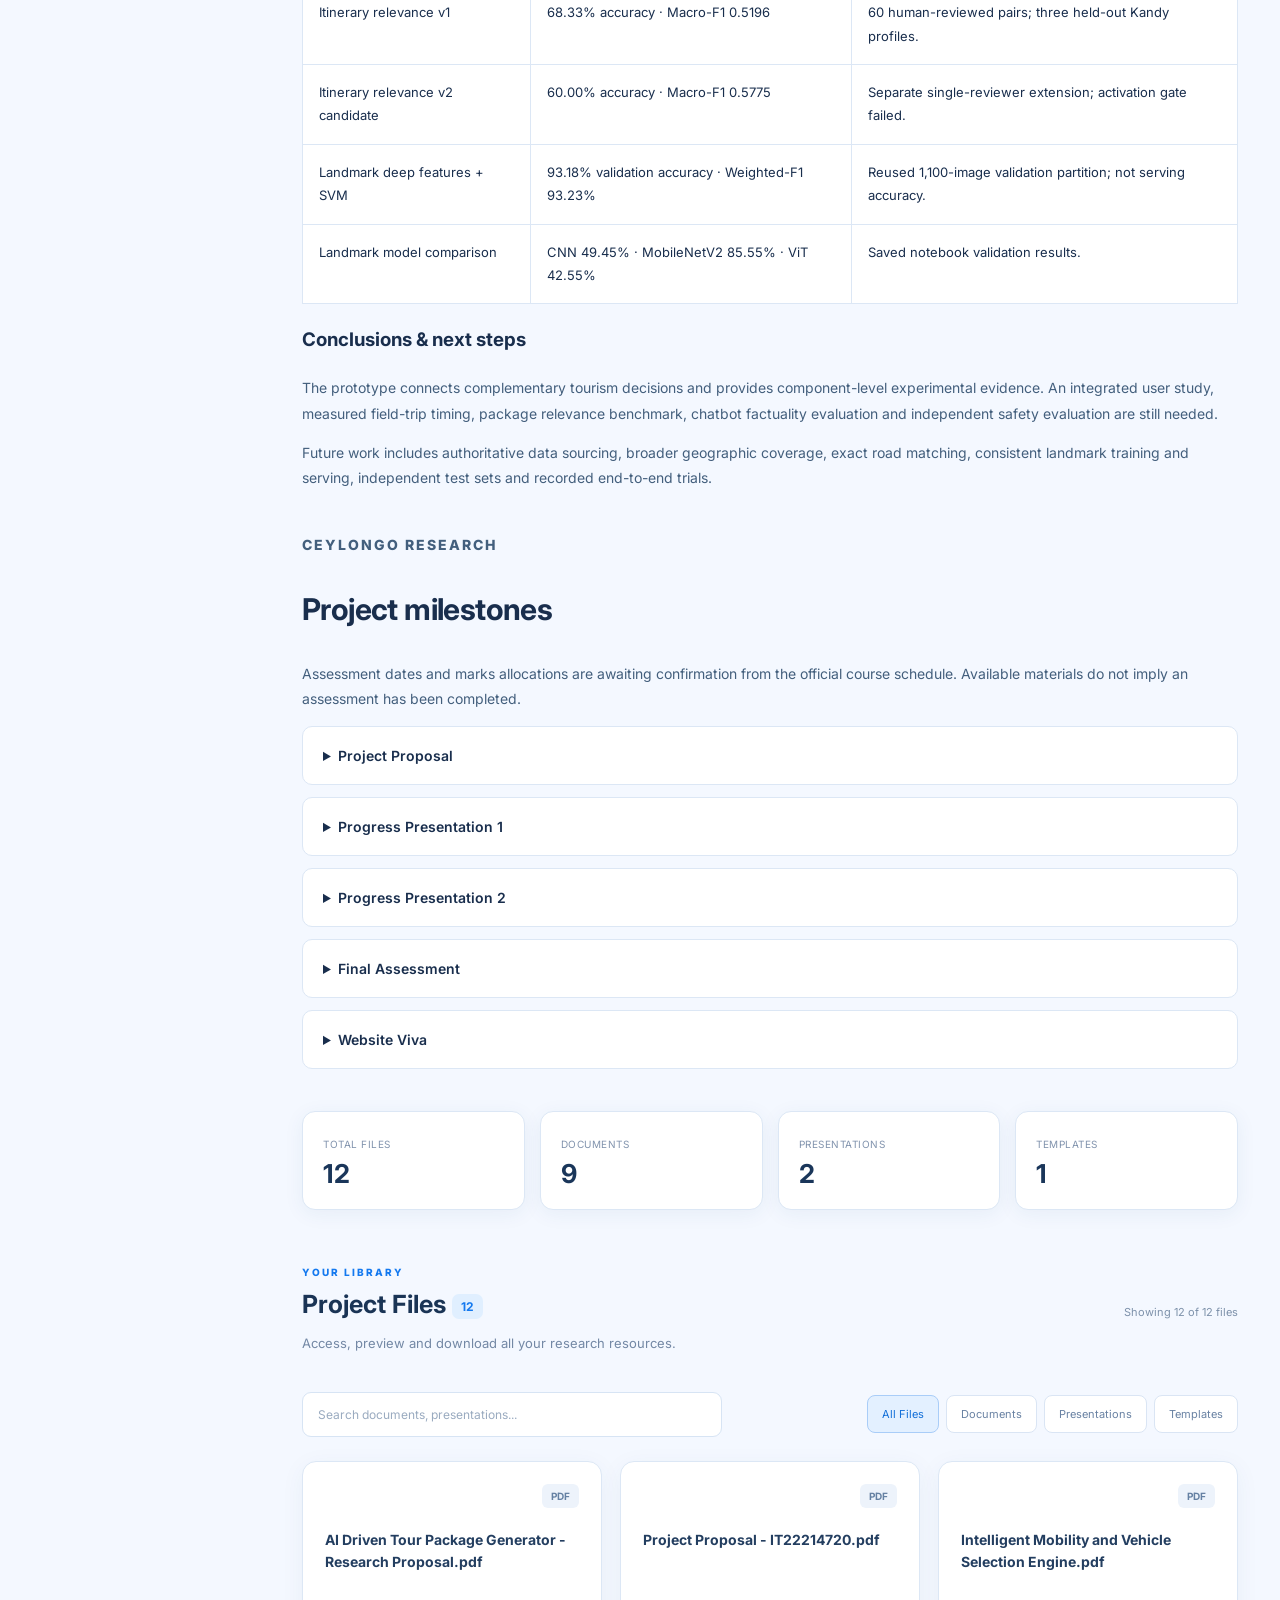
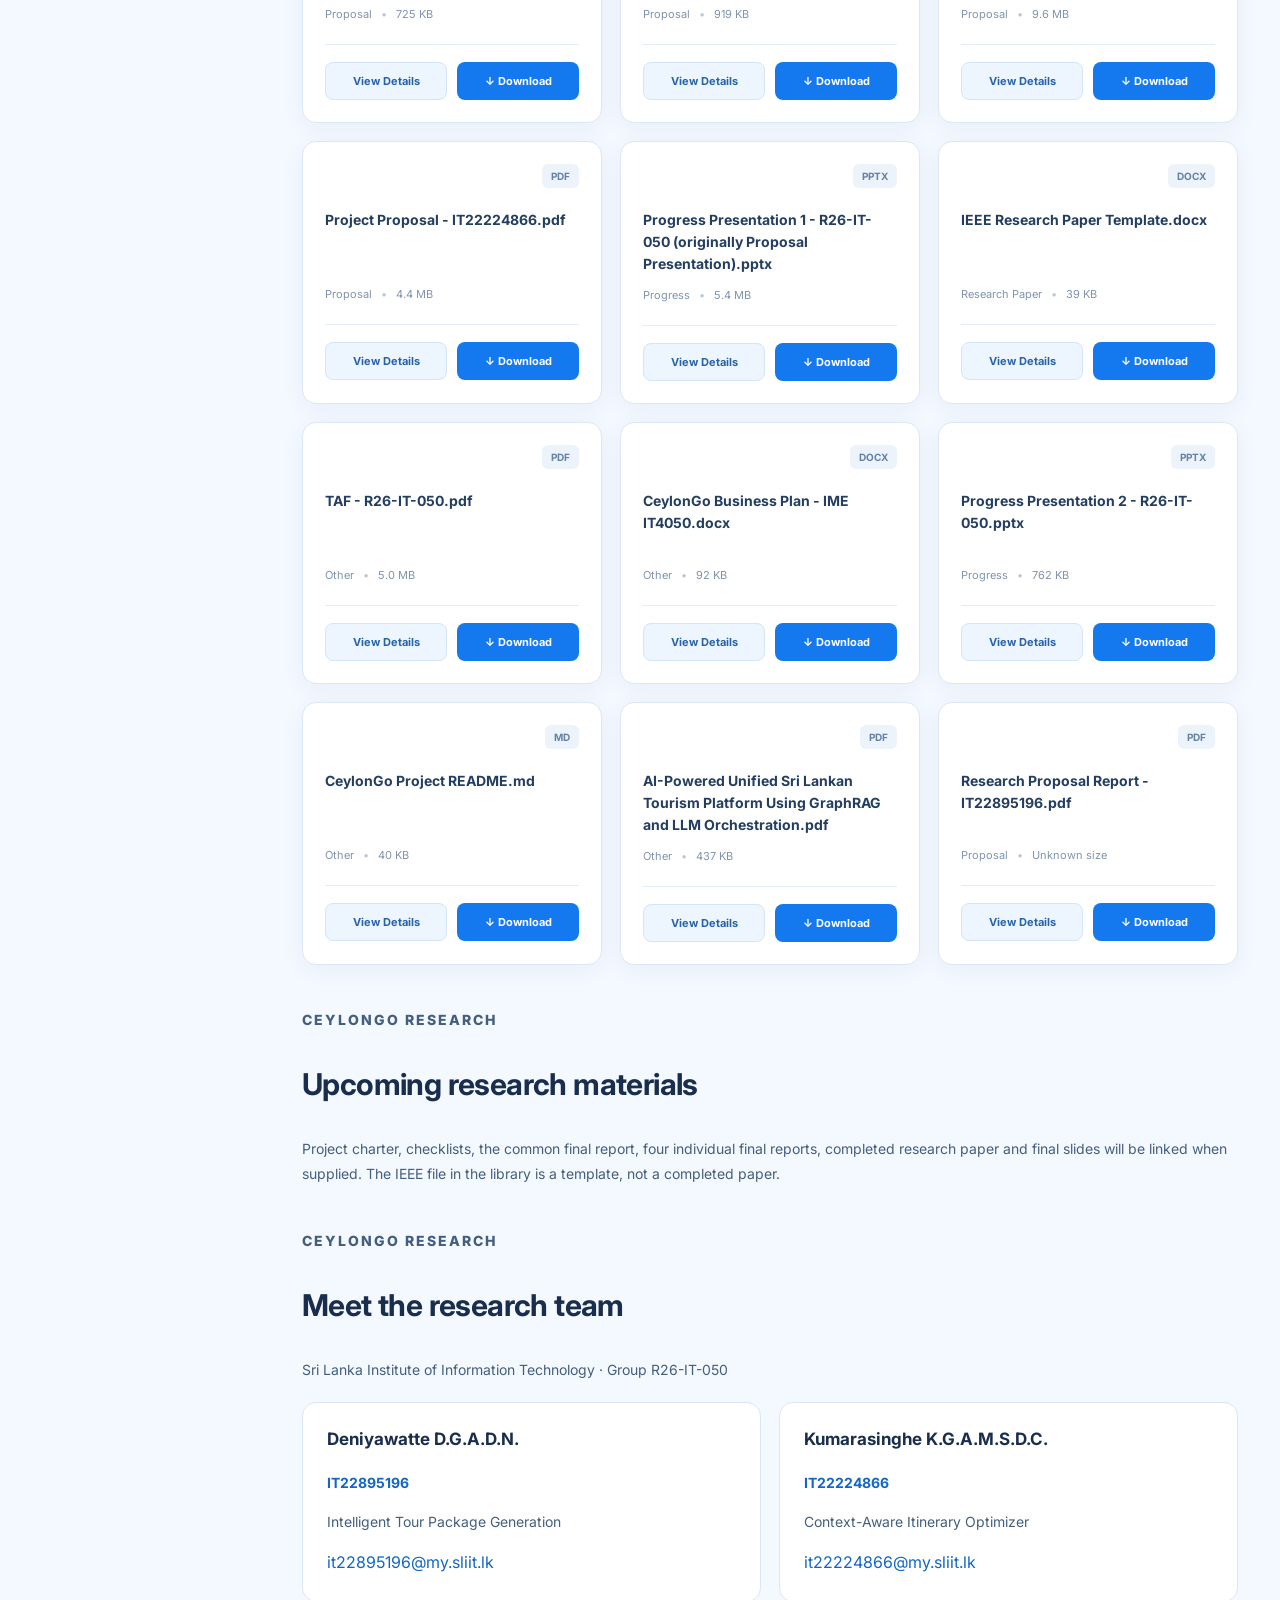
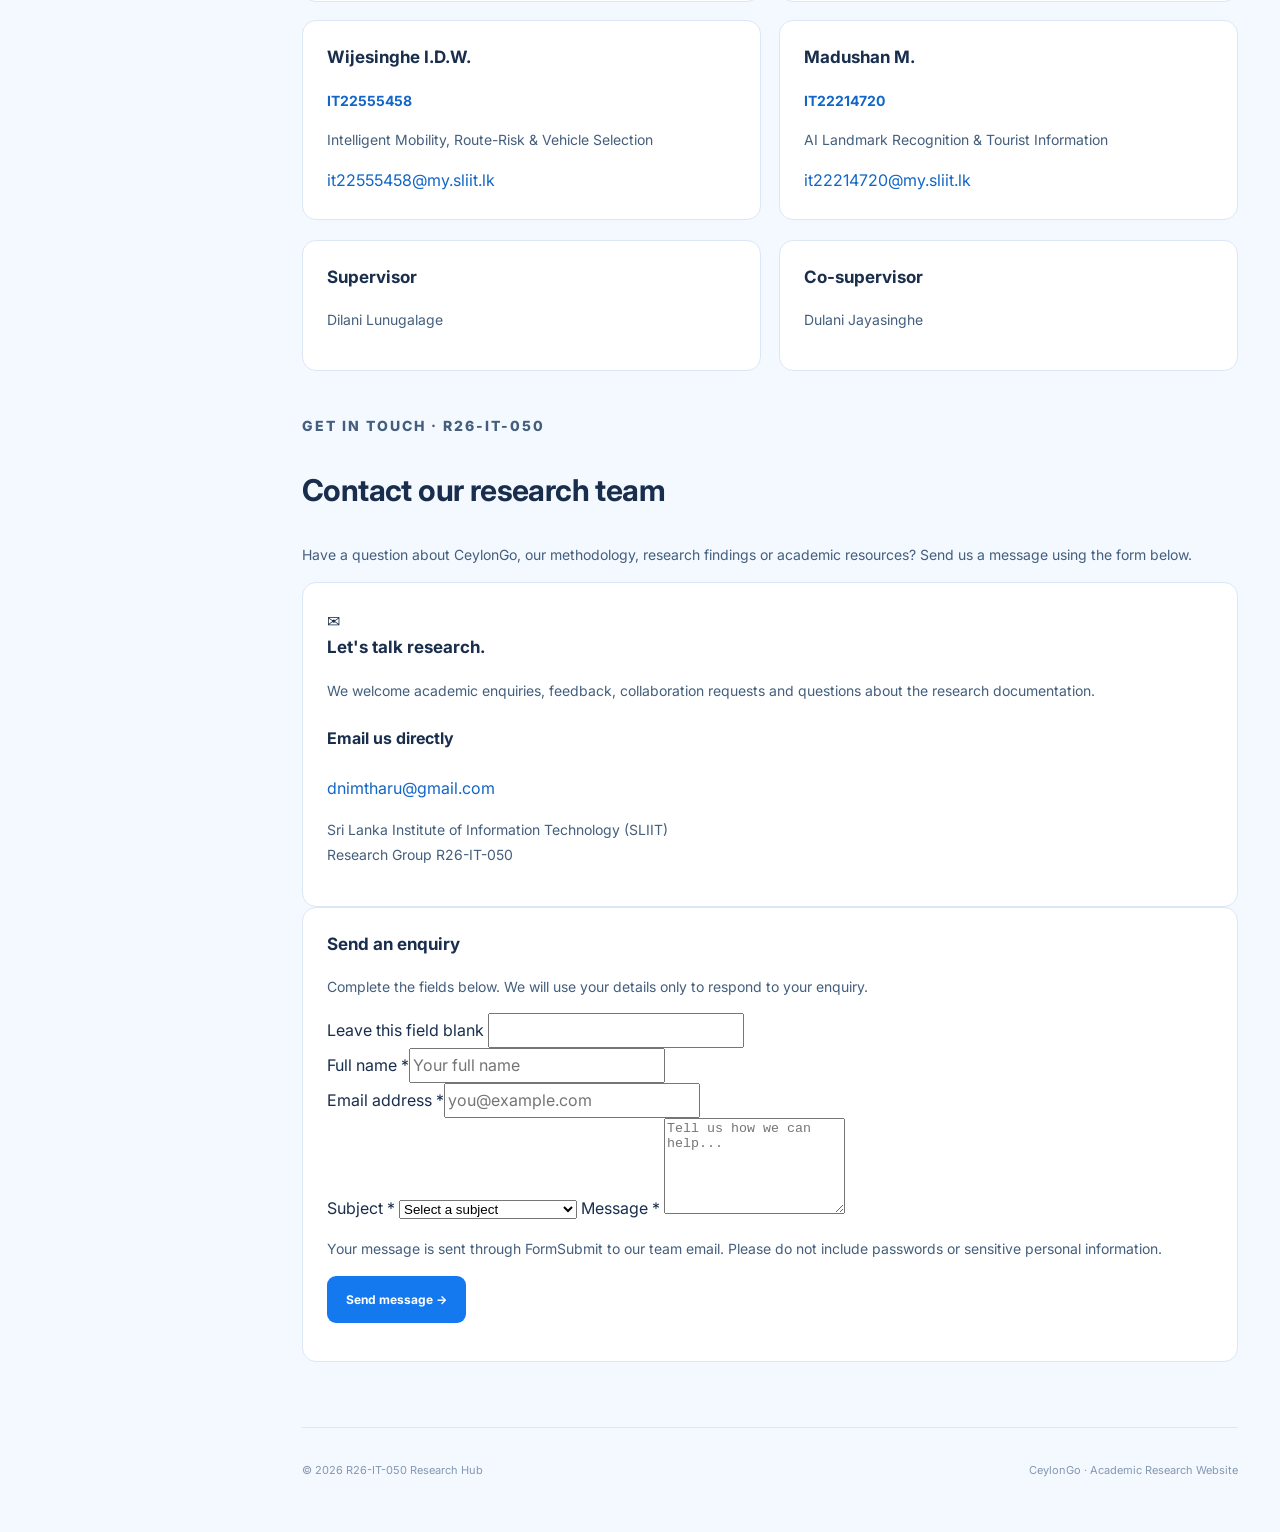
==== commit cfe02d8d: "Add accessible Contact Us form and email delivery endpoint" ====
--- a/research-hub/index.html
+++ b/research-hub/index.html
@@ -417,7 +417,55 @@
 
         </section>
 
-<section id="pending-materials" class="research-section"><p class="eyebrow">CEYLONGO RESEARCH</p><h2>Upcoming research materials</h2><p>Project charter, checklists, the common final report, four individual final reports, completed research paper and final slides will be linked when supplied. The IEEE file in the library is a template, not a completed paper.</p></section><section id="team" class="research-section"><p class="eyebrow">CEYLONGO RESEARCH</p><h2>Meet the research team</h2><p>Sri Lanka Institute of Information Technology · Group R26-IT-050</p><div class="research-grid"><article class="research-card"><h3>Deniyawatte D.G.A.D.N.</h3><p class="member-id">IT22895196</p><p>Intelligent Tour Package Generation</p><a href="mailto:it22895196@my.sliit.lk">it22895196@my.sliit.lk</a></article><article class="research-card"><h3>Kumarasinghe K.G.A.M.S.D.C.</h3><p class="member-id">IT22224866</p><p>Context-Aware Itinerary Optimizer</p><a href="mailto:it22224866@my.sliit.lk">it22224866@my.sliit.lk</a></article><article class="research-card"><h3>Wijesinghe I.D.W.</h3><p class="member-id">IT22555458</p><p>Intelligent Mobility, Route-Risk &amp; Vehicle Selection</p><a href="mailto:it22555458@my.sliit.lk">it22555458@my.sliit.lk</a></article><article class="research-card"><h3>Madushan M.</h3><p class="member-id">IT22214720</p><p>AI Landmark Recognition &amp; Tourist Information</p><a href="mailto:it22214720@my.sliit.lk">it22214720@my.sliit.lk</a></article></div><div class="research-grid"><article class="research-card"><h3>Supervisor</h3><p>Dilani Lunugalage</p></article><article class="research-card"><h3>Co-supervisor</h3><p>Dulani Jayasinghe</p></article></div></section><section id="contact" class="research-section"><p class="eyebrow">CEYLONGO RESEARCH</p><h2>Contact us</h2><p>For academic enquiries about CeylonGo, contact the research team using the member emails above.</p><a class="primary-btn" href="mailto:it22555458@my.sliit.lk?subject=CeylonGo%20Research%20Enquiry&amp;body=Dear%20CeylonGo%20Research%20Team%2C%0A%0AI%20would%20like%20to%20enquire%20about%3A%0A">Email the research team</a><p>This opens your email application with an enquiry template.</p></section>
+<section id="pending-materials" class="research-section"><p class="eyebrow">CEYLONGO RESEARCH</p><h2>Upcoming research materials</h2><p>Project charter, checklists, the common final report, four individual final reports, completed research paper and final slides will be linked when supplied. The IEEE file in the library is a template, not a completed paper.</p></section><section id="team" class="research-section"><p class="eyebrow">CEYLONGO RESEARCH</p><h2>Meet the research team</h2><p>Sri Lanka Institute of Information Technology · Group R26-IT-050</p><div class="research-grid"><article class="research-card"><h3>Deniyawatte D.G.A.D.N.</h3><p class="member-id">IT22895196</p><p>Intelligent Tour Package Generation</p><a href="mailto:it22895196@my.sliit.lk">it22895196@my.sliit.lk</a></article><article class="research-card"><h3>Kumarasinghe K.G.A.M.S.D.C.</h3><p class="member-id">IT22224866</p><p>Context-Aware Itinerary Optimizer</p><a href="mailto:it22224866@my.sliit.lk">it22224866@my.sliit.lk</a></article><article class="research-card"><h3>Wijesinghe I.D.W.</h3><p class="member-id">IT22555458</p><p>Intelligent Mobility, Route-Risk &amp; Vehicle Selection</p><a href="mailto:it22555458@my.sliit.lk">it22555458@my.sliit.lk</a></article><article class="research-card"><h3>Madushan M.</h3><p class="member-id">IT22214720</p><p>AI Landmark Recognition &amp; Tourist Information</p><a href="mailto:it22214720@my.sliit.lk">it22214720@my.sliit.lk</a></article></div><div class="research-grid"><article class="research-card"><h3>Supervisor</h3><p>Dilani Lunugalage</p></article><article class="research-card"><h3>Co-supervisor</h3><p>Dulani Jayasinghe</p></article></div></section><section id="contact" class="research-section contact-section">
+  <p class="eyebrow">GET IN TOUCH · R26-IT-050</p>
+  <h2>Contact our research team</h2>
+  <p>Have a question about CeylonGo, our methodology, research findings or academic resources? Send us a message using the form below.</p>
+  <div class="contact-layout">
+    <div class="contact-intro research-card">
+      <span class="contact-symbol" aria-hidden="true">✉</span>
+      <h3>Let's talk research.</h3>
+      <p>We welcome academic enquiries, feedback, collaboration requests and questions about the research documentation.</p>
+      <h4>Email us directly</h4>
+      <a href="mailto:dnimtharu@gmail.com">dnimtharu@gmail.com</a>
+      <p class="contact-note">Sri Lanka Institute of Information Technology (SLIIT)<br>Research Group R26-IT-050</p>
+    </div>
+    <div class="contact-form-card research-card">
+      <h3>Send an enquiry</h3>
+      <p>Complete the fields below. We will use your details only to respond to your enquiry.</p>
+      <form id="contactForm" action="https://formsubmit.co/ajax/dnimtharu@gmail.com" method="POST">
+        <input type="hidden" name="_subject" value="New CeylonGo Research Hub enquiry">
+        <input type="hidden" name="_template" value="table">
+        <input type="hidden" name="_url" value="https://snypherkiller.github.io/R26-IT-050-Research-Hub/">
+        <div class="contact-honeypot" aria-hidden="true">
+          <label for="contactWebsite">Leave this field blank</label>
+          <input id="contactWebsite" name="_honey" type="text" tabindex="-1" autocomplete="off">
+        </div>
+        <div class="contact-fields">
+          <div><label for="contactName">Full name <span aria-hidden="true">*</span></label><input id="contactName" name="name" type="text" maxlength="100" autocomplete="name" placeholder="Your full name" required></div>
+          <div><label for="contactEmail">Email address <span aria-hidden="true">*</span></label><input id="contactEmail" name="email" type="email" maxlength="254" autocomplete="email" placeholder="you@example.com" required></div>
+        </div>
+        <label for="contactSubject">Subject <span aria-hidden="true">*</span></label>
+        <select id="contactSubject" name="subject" required>
+          <option value="" disabled selected>Select a subject</option>
+          <option value="General research enquiry">General research enquiry</option>
+          <option value="Research methodology">Research methodology</option>
+          <option value="Documents and resources">Documents and resources</option>
+          <option value="Collaboration">Collaboration</option>
+          <option value="Feedback">Feedback</option>
+          <option value="Other">Other</option>
+        </select>
+        <label for="contactMessage">Message <span aria-hidden="true">*</span></label>
+        <textarea id="contactMessage" name="message" rows="6" minlength="10" maxlength="5000" placeholder="Tell us how we can help..." required></textarea>
+        <p class="contact-privacy">Your message is sent through FormSubmit to our team email. Please do not include passwords or sensitive personal information.</p>
+        <div class="contact-submit-row">
+          <button class="primary-btn" type="submit" id="contactSubmit">Send message →</button>
+          <p id="contactStatus" role="status" aria-live="polite"></p>
+        </div>
+      </form>
+    </div>
+  </div>
+</section>
         <!-- =========================
              FOOTER
         ========================== -->
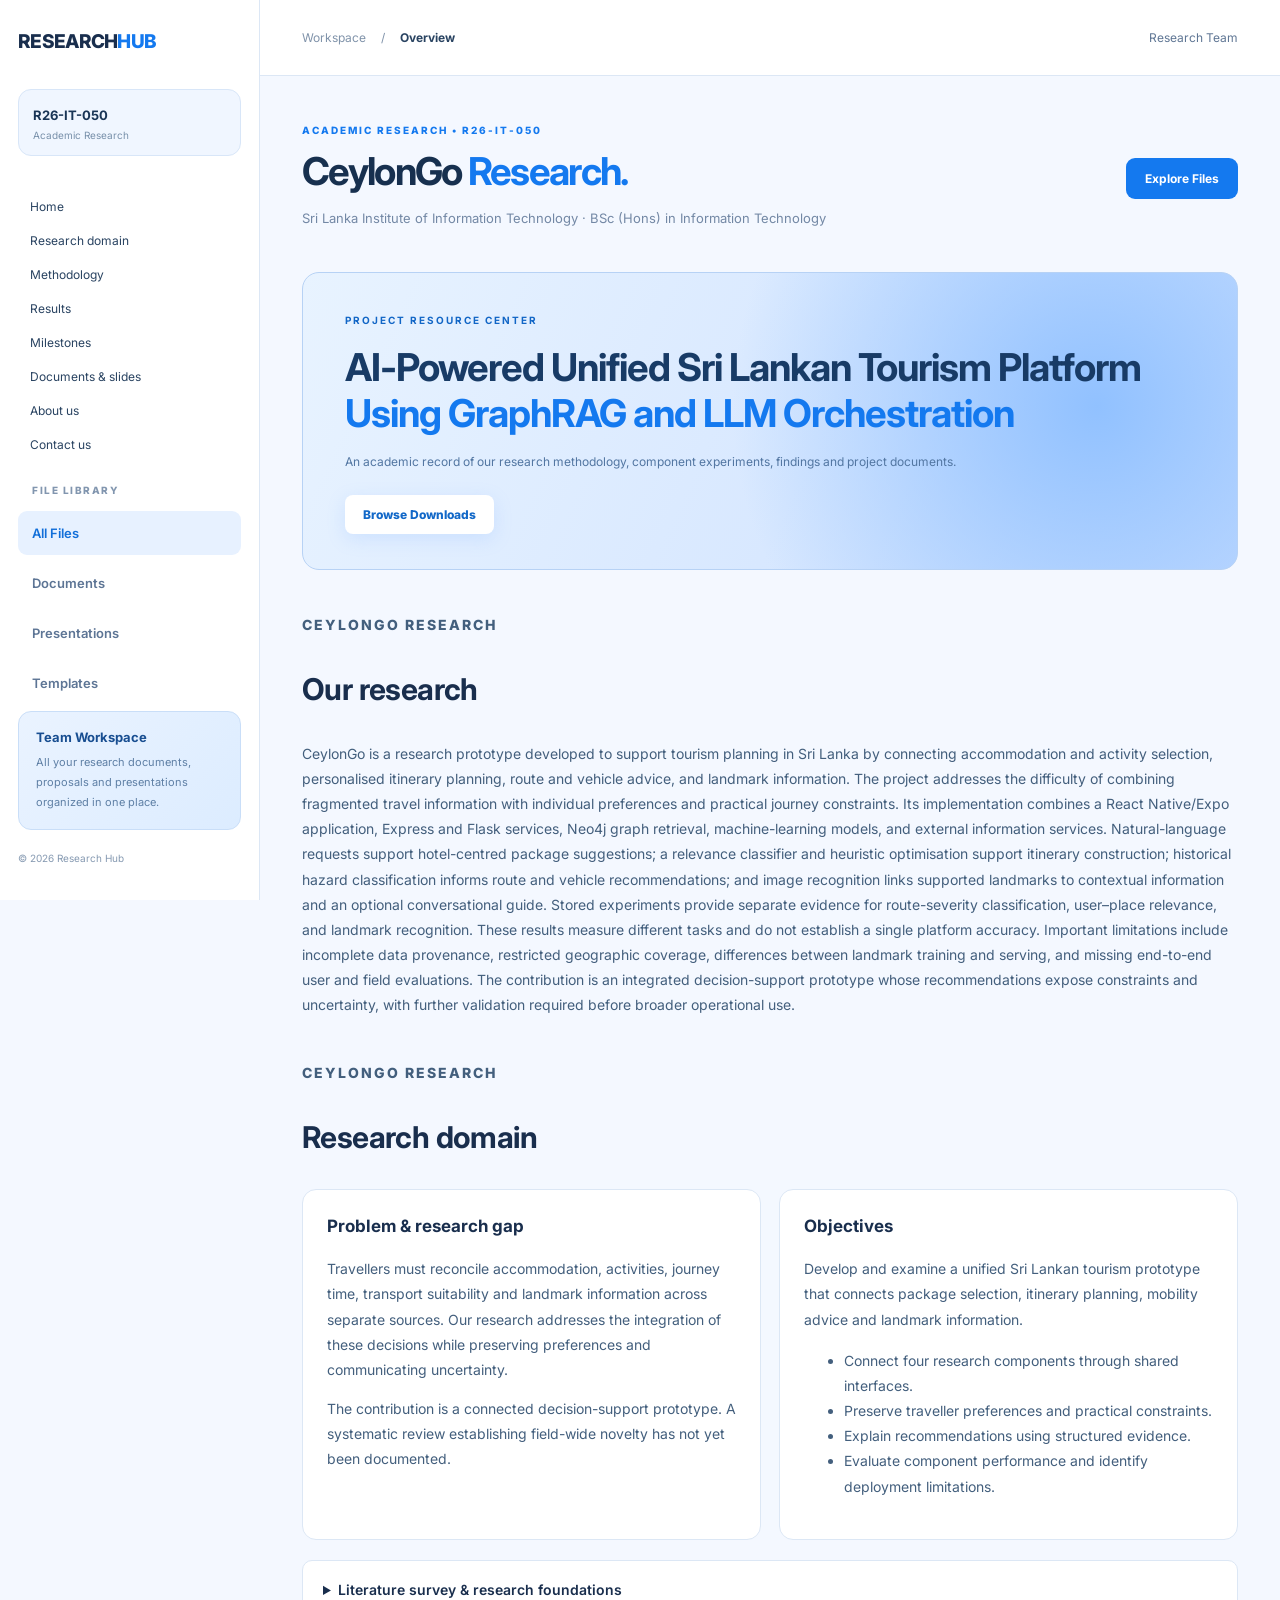
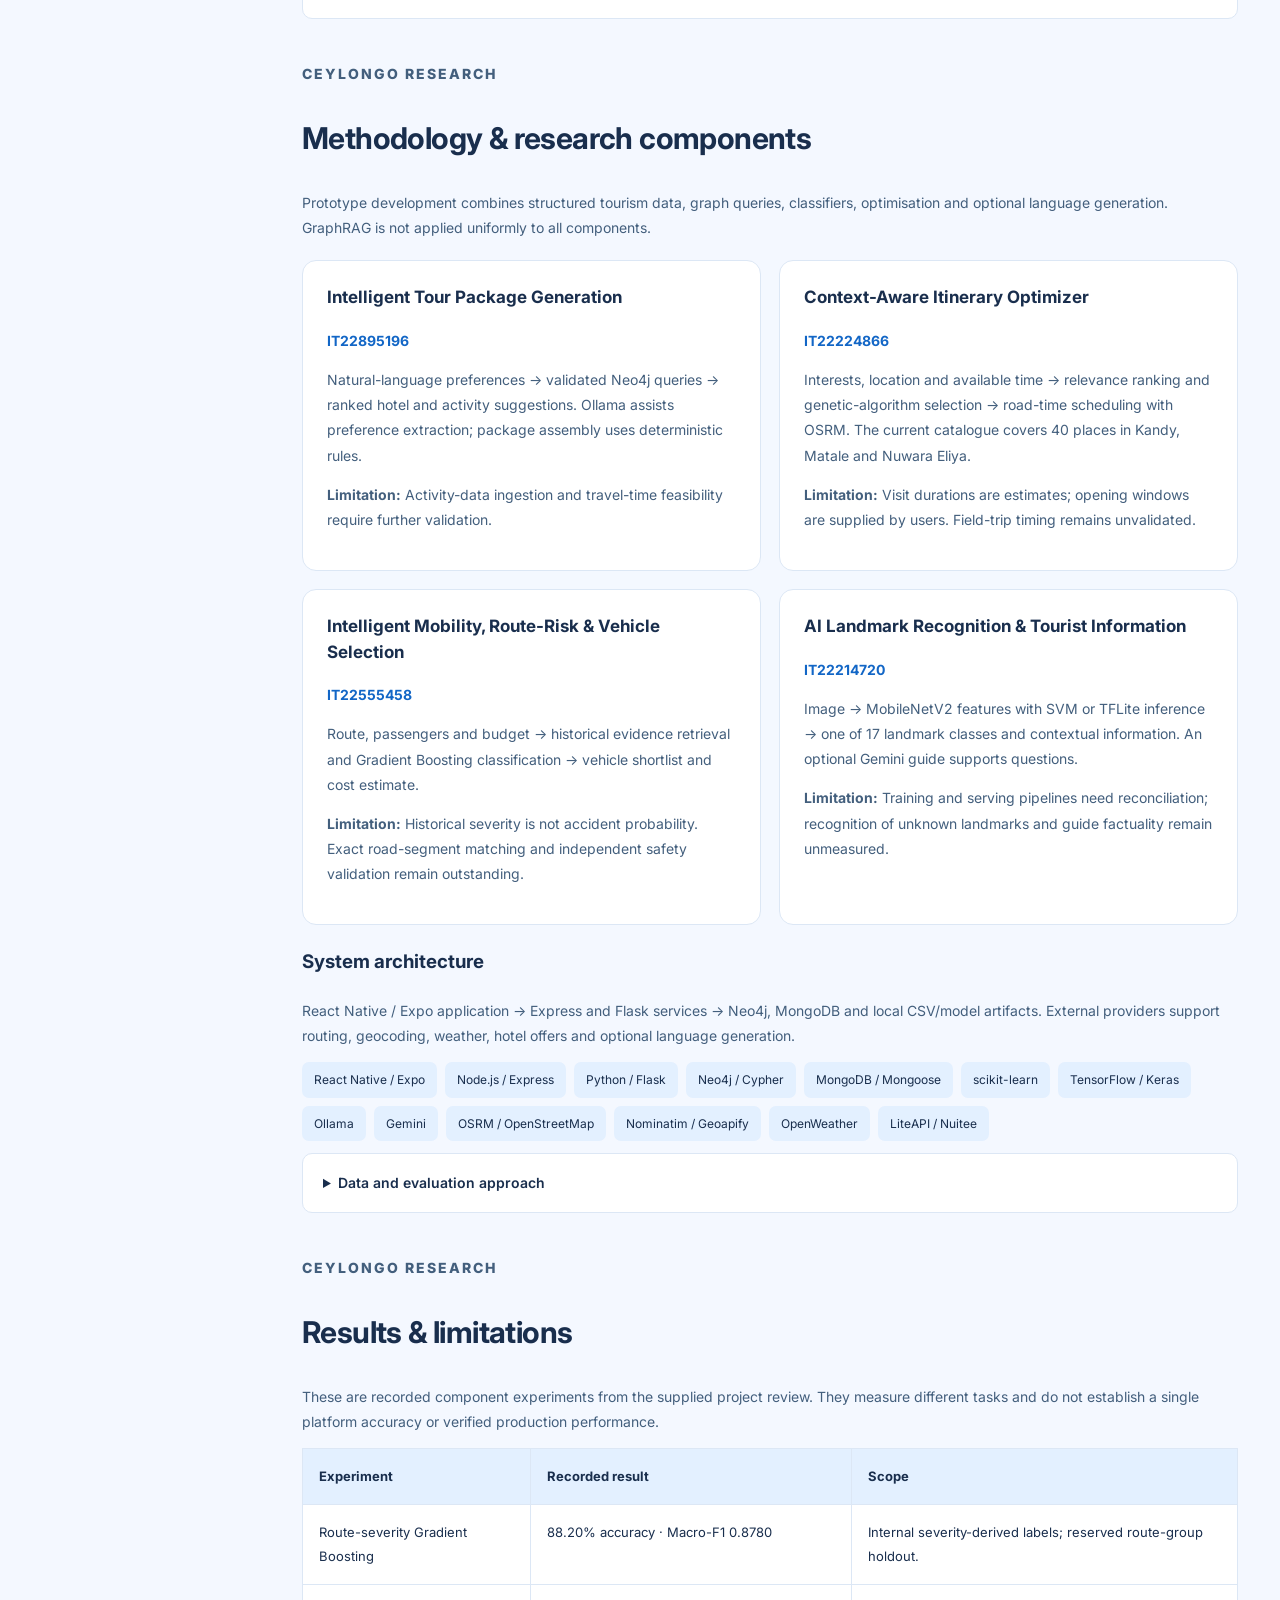
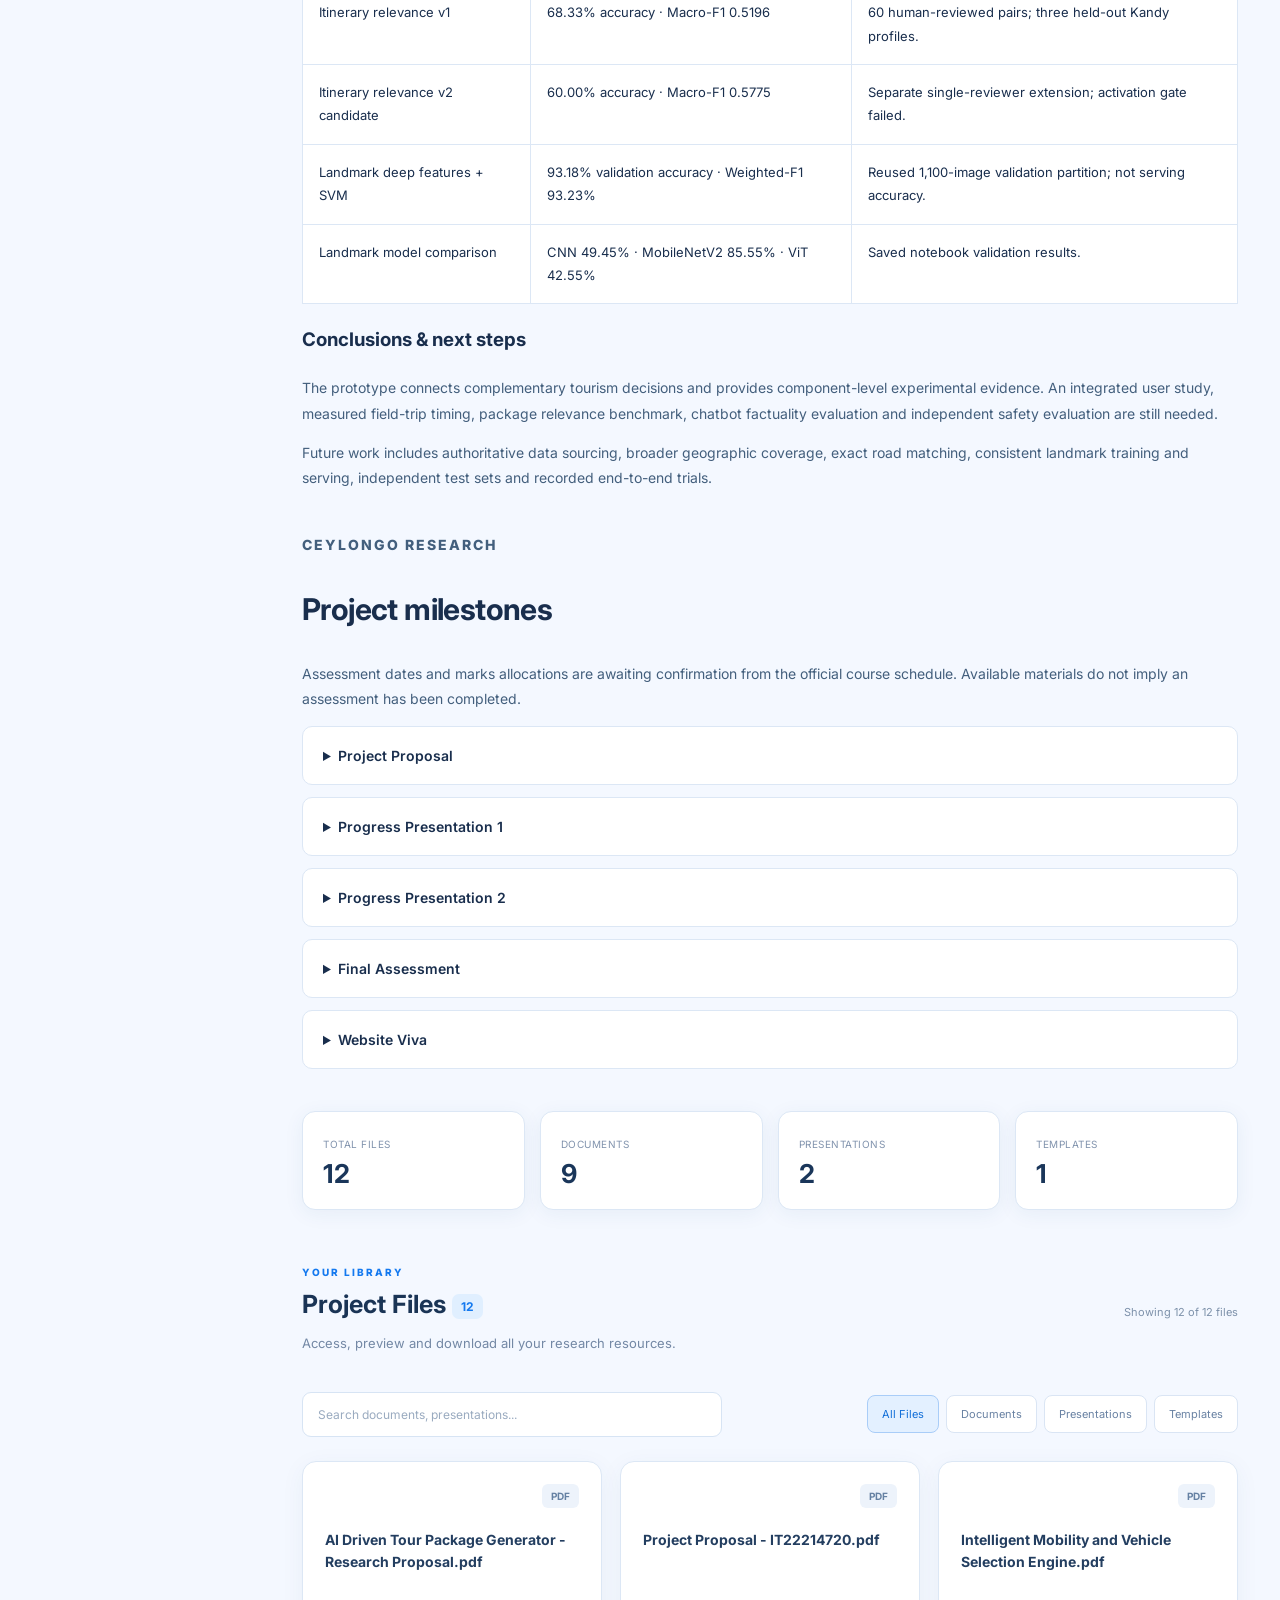
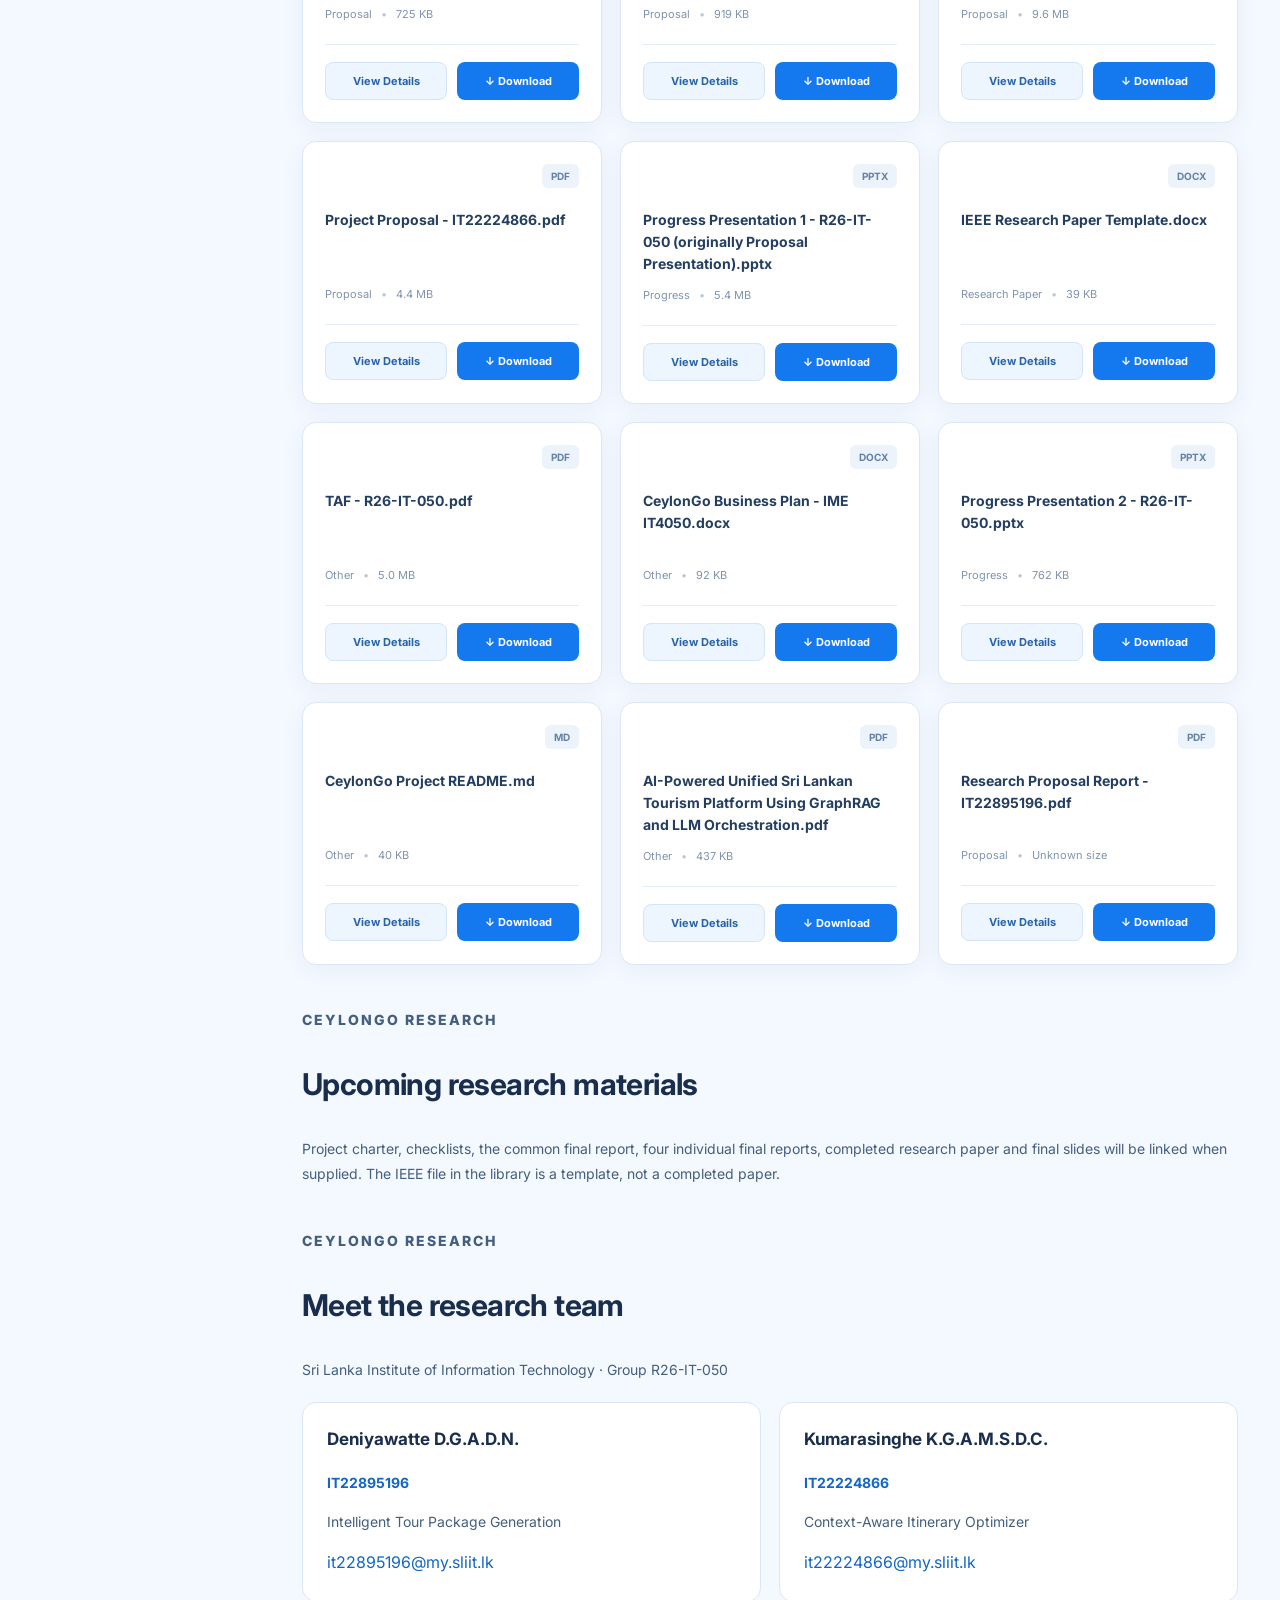
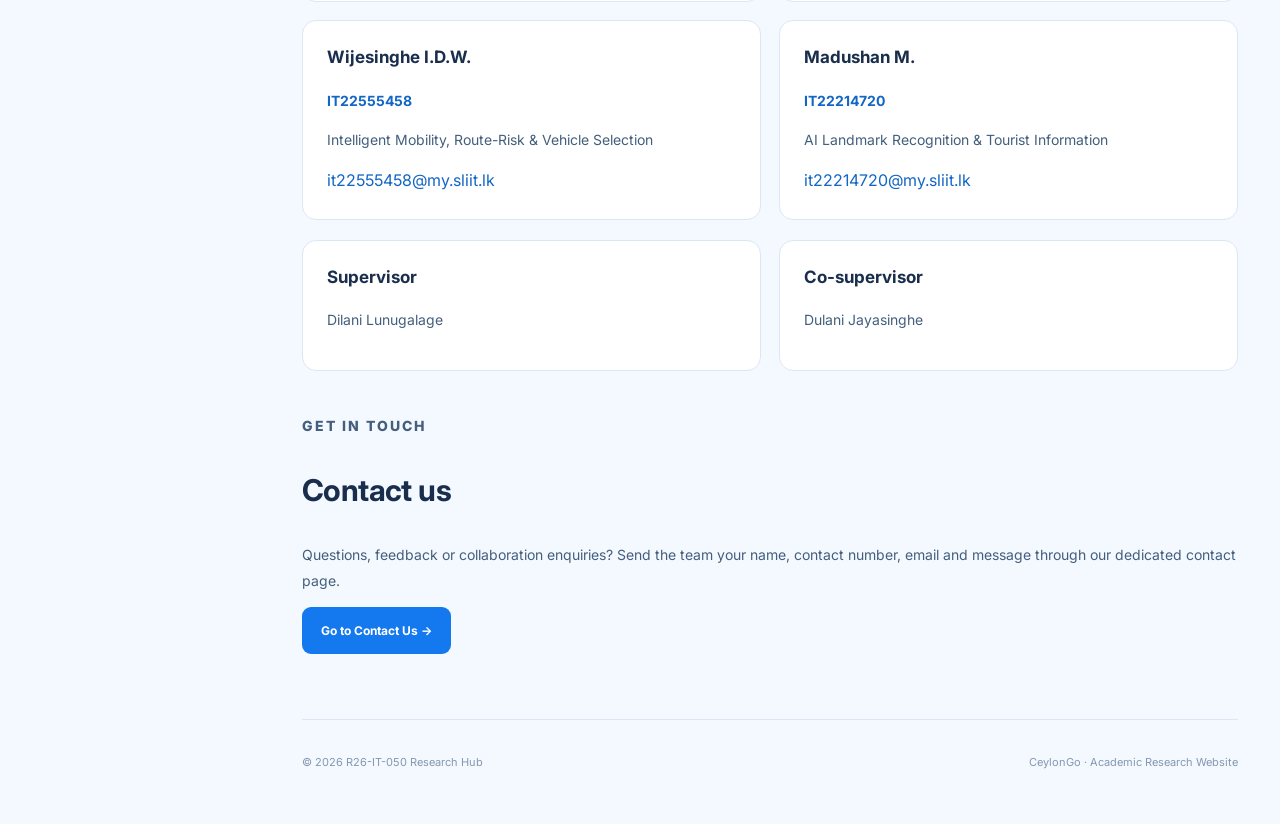
==== commit b5b7fe9d: "Link dedicated Contact Us page from Research Hub" ====
--- a/research-hub/index.html
+++ b/research-hub/index.html
@@ -121,7 +121,7 @@
       </div>
 
       <nav class="section-nav" aria-label="Research sections">
-<a href="#home">Home</a><a href="#domain">Research domain</a><a href="#methodology">Methodology</a><a href="#results">Results</a><a href="#milestones">Milestones</a><a href="#library">Documents &amp; slides</a><a href="#team">About us</a><a href="#contact">Contact us</a></nav><p class="nav-title">FILE LIBRARY</p>
+<a href="#home">Home</a><a href="#domain">Research domain</a><a href="#methodology">Methodology</a><a href="#results">Results</a><a href="#milestones">Milestones</a><a href="#library">Documents &amp; slides</a><a href="#team">About us</a><a href="contact.html">Contact us</a></nav><p class="nav-title">FILE LIBRARY</p>
 
       <nav aria-label="File categories">
 
@@ -417,55 +417,7 @@
 
         </section>
 
-<section id="pending-materials" class="research-section"><p class="eyebrow">CEYLONGO RESEARCH</p><h2>Upcoming research materials</h2><p>Project charter, checklists, the common final report, four individual final reports, completed research paper and final slides will be linked when supplied. The IEEE file in the library is a template, not a completed paper.</p></section><section id="team" class="research-section"><p class="eyebrow">CEYLONGO RESEARCH</p><h2>Meet the research team</h2><p>Sri Lanka Institute of Information Technology · Group R26-IT-050</p><div class="research-grid"><article class="research-card"><h3>Deniyawatte D.G.A.D.N.</h3><p class="member-id">IT22895196</p><p>Intelligent Tour Package Generation</p><a href="mailto:it22895196@my.sliit.lk">it22895196@my.sliit.lk</a></article><article class="research-card"><h3>Kumarasinghe K.G.A.M.S.D.C.</h3><p class="member-id">IT22224866</p><p>Context-Aware Itinerary Optimizer</p><a href="mailto:it22224866@my.sliit.lk">it22224866@my.sliit.lk</a></article><article class="research-card"><h3>Wijesinghe I.D.W.</h3><p class="member-id">IT22555458</p><p>Intelligent Mobility, Route-Risk &amp; Vehicle Selection</p><a href="mailto:it22555458@my.sliit.lk">it22555458@my.sliit.lk</a></article><article class="research-card"><h3>Madushan M.</h3><p class="member-id">IT22214720</p><p>AI Landmark Recognition &amp; Tourist Information</p><a href="mailto:it22214720@my.sliit.lk">it22214720@my.sliit.lk</a></article></div><div class="research-grid"><article class="research-card"><h3>Supervisor</h3><p>Dilani Lunugalage</p></article><article class="research-card"><h3>Co-supervisor</h3><p>Dulani Jayasinghe</p></article></div></section><section id="contact" class="research-section contact-section">
-  <p class="eyebrow">GET IN TOUCH · R26-IT-050</p>
-  <h2>Contact our research team</h2>
-  <p>Have a question about CeylonGo, our methodology, research findings or academic resources? Send us a message using the form below.</p>
-  <div class="contact-layout">
-    <div class="contact-intro research-card">
-      <span class="contact-symbol" aria-hidden="true">✉</span>
-      <h3>Let's talk research.</h3>
-      <p>We welcome academic enquiries, feedback, collaboration requests and questions about the research documentation.</p>
-      <h4>Email us directly</h4>
-      <a href="mailto:dnimtharu@gmail.com">dnimtharu@gmail.com</a>
-      <p class="contact-note">Sri Lanka Institute of Information Technology (SLIIT)<br>Research Group R26-IT-050</p>
-    </div>
-    <div class="contact-form-card research-card">
-      <h3>Send an enquiry</h3>
-      <p>Complete the fields below. We will use your details only to respond to your enquiry.</p>
-      <form id="contactForm" action="https://formsubmit.co/ajax/dnimtharu@gmail.com" method="POST">
-        <input type="hidden" name="_subject" value="New CeylonGo Research Hub enquiry">
-        <input type="hidden" name="_template" value="table">
-        <input type="hidden" name="_url" value="https://snypherkiller.github.io/R26-IT-050-Research-Hub/">
-        <div class="contact-honeypot" aria-hidden="true">
-          <label for="contactWebsite">Leave this field blank</label>
-          <input id="contactWebsite" name="_honey" type="text" tabindex="-1" autocomplete="off">
-        </div>
-        <div class="contact-fields">
-          <div><label for="contactName">Full name <span aria-hidden="true">*</span></label><input id="contactName" name="name" type="text" maxlength="100" autocomplete="name" placeholder="Your full name" required></div>
-          <div><label for="contactEmail">Email address <span aria-hidden="true">*</span></label><input id="contactEmail" name="email" type="email" maxlength="254" autocomplete="email" placeholder="you@example.com" required></div>
-        </div>
-        <label for="contactSubject">Subject <span aria-hidden="true">*</span></label>
-        <select id="contactSubject" name="subject" required>
-          <option value="" disabled selected>Select a subject</option>
-          <option value="General research enquiry">General research enquiry</option>
-          <option value="Research methodology">Research methodology</option>
-          <option value="Documents and resources">Documents and resources</option>
-          <option value="Collaboration">Collaboration</option>
-          <option value="Feedback">Feedback</option>
-          <option value="Other">Other</option>
-        </select>
-        <label for="contactMessage">Message <span aria-hidden="true">*</span></label>
-        <textarea id="contactMessage" name="message" rows="6" minlength="10" maxlength="5000" placeholder="Tell us how we can help..." required></textarea>
-        <p class="contact-privacy">Your message is sent through FormSubmit to our team email. Please do not include passwords or sensitive personal information.</p>
-        <div class="contact-submit-row">
-          <button class="primary-btn" type="submit" id="contactSubmit">Send message →</button>
-          <p id="contactStatus" role="status" aria-live="polite"></p>
-        </div>
-      </form>
-    </div>
-  </div>
-</section>
+<section id="pending-materials" class="research-section"><p class="eyebrow">CEYLONGO RESEARCH</p><h2>Upcoming research materials</h2><p>Project charter, checklists, the common final report, four individual final reports, completed research paper and final slides will be linked when supplied. The IEEE file in the library is a template, not a completed paper.</p></section><section id="team" class="research-section"><p class="eyebrow">CEYLONGO RESEARCH</p><h2>Meet the research team</h2><p>Sri Lanka Institute of Information Technology · Group R26-IT-050</p><div class="research-grid"><article class="research-card"><h3>Deniyawatte D.G.A.D.N.</h3><p class="member-id">IT22895196</p><p>Intelligent Tour Package Generation</p><a href="mailto:it22895196@my.sliit.lk">it22895196@my.sliit.lk</a></article><article class="research-card"><h3>Kumarasinghe K.G.A.M.S.D.C.</h3><p class="member-id">IT22224866</p><p>Context-Aware Itinerary Optimizer</p><a href="mailto:it22224866@my.sliit.lk">it22224866@my.sliit.lk</a></article><article class="research-card"><h3>Wijesinghe I.D.W.</h3><p class="member-id">IT22555458</p><p>Intelligent Mobility, Route-Risk &amp; Vehicle Selection</p><a href="mailto:it22555458@my.sliit.lk">it22555458@my.sliit.lk</a></article><article class="research-card"><h3>Madushan M.</h3><p class="member-id">IT22214720</p><p>AI Landmark Recognition &amp; Tourist Information</p><a href="mailto:it22214720@my.sliit.lk">it22214720@my.sliit.lk</a></article></div><div class="research-grid"><article class="research-card"><h3>Supervisor</h3><p>Dilani Lunugalage</p></article><article class="research-card"><h3>Co-supervisor</h3><p>Dulani Jayasinghe</p></article></div></section><section id="contact" class="research-section"><p class="eyebrow">GET IN TOUCH</p><h2>Contact us</h2><p>Questions, feedback or collaboration enquiries? Send the team your name, contact number, email and message through our dedicated contact page.</p><a href="contact.html" class="primary-btn">Go to Contact Us →</a></section>
         <!-- =========================
              FOOTER
         ========================== -->
--- a/research-hub/styles.css
+++ b/research-hub/styles.css
@@ -831,3 +831,31 @@
 :focus-visible { outline: 3px solid #1479ef; outline-offset: 3px; }
 @media(max-width:760px) { .research-grid { grid-template-columns:1fr; } .research-card { padding:20px; } .research-section { margin:32px 0; } }
 @media(prefers-reduced-motion:reduce) { html { scroll-behavior:auto; } *, *::before, *::after { transition:none !important; } }
+
+
+/* Contact Us form */
+.contact-layout{display:grid;grid-template-columns:minmax(230px,.8fr) minmax(0,1.5fr);gap:20px;margin-top:24px;align-items:start}
+.contact-intro,.contact-form-card{box-shadow:0 5px 24px #1b47720d}
+.contact-intro{background:linear-gradient(155deg,#e7f2ff,#fff)}
+.contact-symbol{display:inline-grid;place-items:center;width:46px;height:46px;border-radius:12px;background:#d4e8ff;color:#1479ef;font-size:23px;margin-bottom:15px}
+.contact-intro h4{margin:28px 0 8px;font-size:13px}
+.contact-intro a{font-weight:700;overflow-wrap:anywhere}
+.contact-intro .contact-note{border-top:1px solid var(--border);padding-top:23px;margin-top:32px;font-size:12px}
+.contact-form-card>p{margin-top:-4px;margin-bottom:24px}
+.contact-form-card form{display:flex;flex-direction:column;gap:10px}
+.contact-fields{display:grid;grid-template-columns:repeat(2,minmax(0,1fr));gap:14px}
+.contact-fields>div{display:flex;flex-direction:column;gap:10px}
+.contact-form-card label{display:block;font-size:12px;font-weight:700;color:#294361}
+.contact-form-card label span{color:#cb3453}
+.contact-form-card input,.contact-form-card select,.contact-form-card textarea{width:100%;border:1px solid #d5e2f3;border-radius:9px;background:#fbfdff;color:#193653;padding:13px 14px;font:inherit;font-size:13px;outline-offset:2px}
+.contact-form-card textarea{resize:vertical;min-height:125px}
+.contact-form-card :is(input,select,textarea):focus{border-color:#1479ef;box-shadow:0 0 0 3px #1479ef15}
+.contact-privacy{font-size:11px!important;color:#7186a4!important;margin:4px 0!important}
+.contact-submit-row{display:flex;align-items:center;flex-wrap:wrap;gap:16px;margin-top:6px}
+.contact-submit-row button:disabled{opacity:.7;cursor:wait}
+#contactStatus{font-size:12px;margin:0;line-height:1.5}
+#contactStatus[data-state=success]{color:#176849}
+#contactStatus[data-state=error]{color:#bd314a}
+.contact-honeypot{position:absolute!important;left:-10000px!important;width:1px!important;height:1px!important;overflow:hidden!important}
+@media(max-width:900px){.contact-layout{grid-template-columns:1fr}}
+@media(max-width:600px){.contact-fields{grid-template-columns:1fr}.contact-form-card,.contact-intro{padding:20px}}
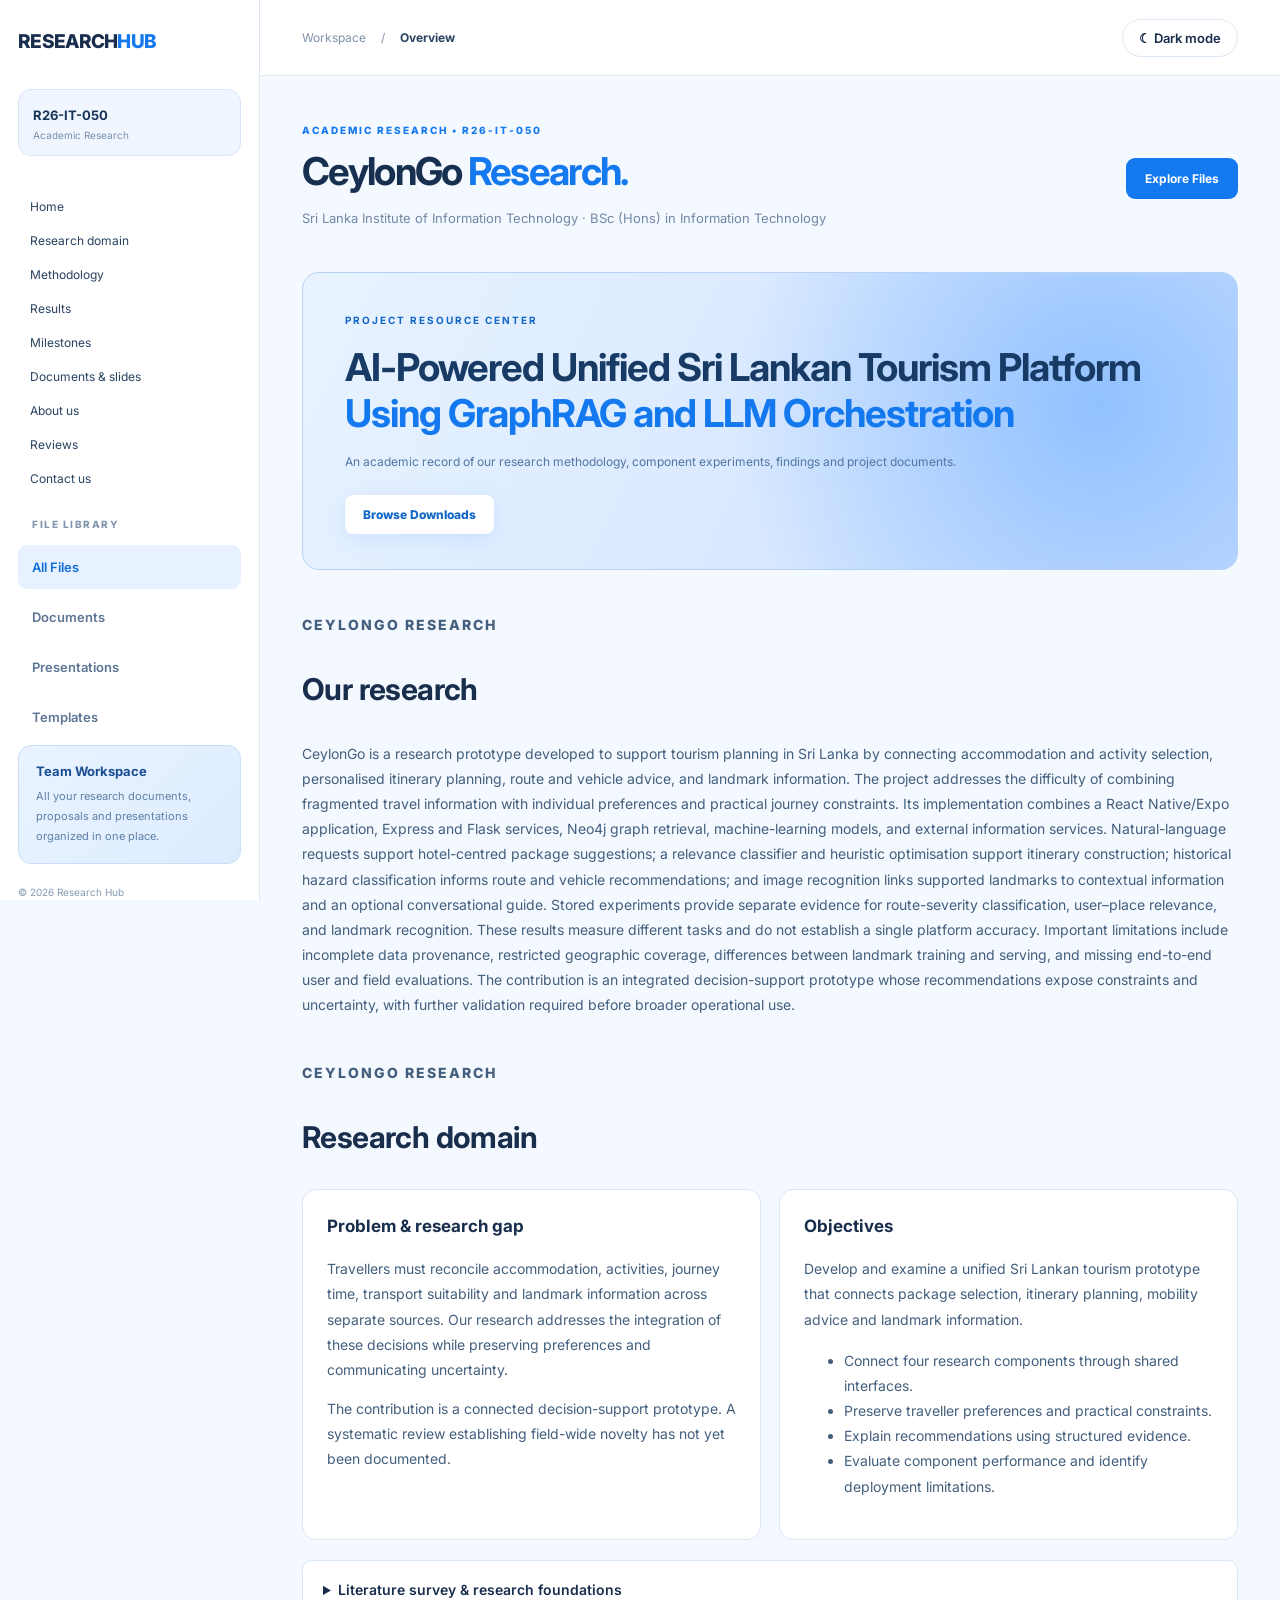
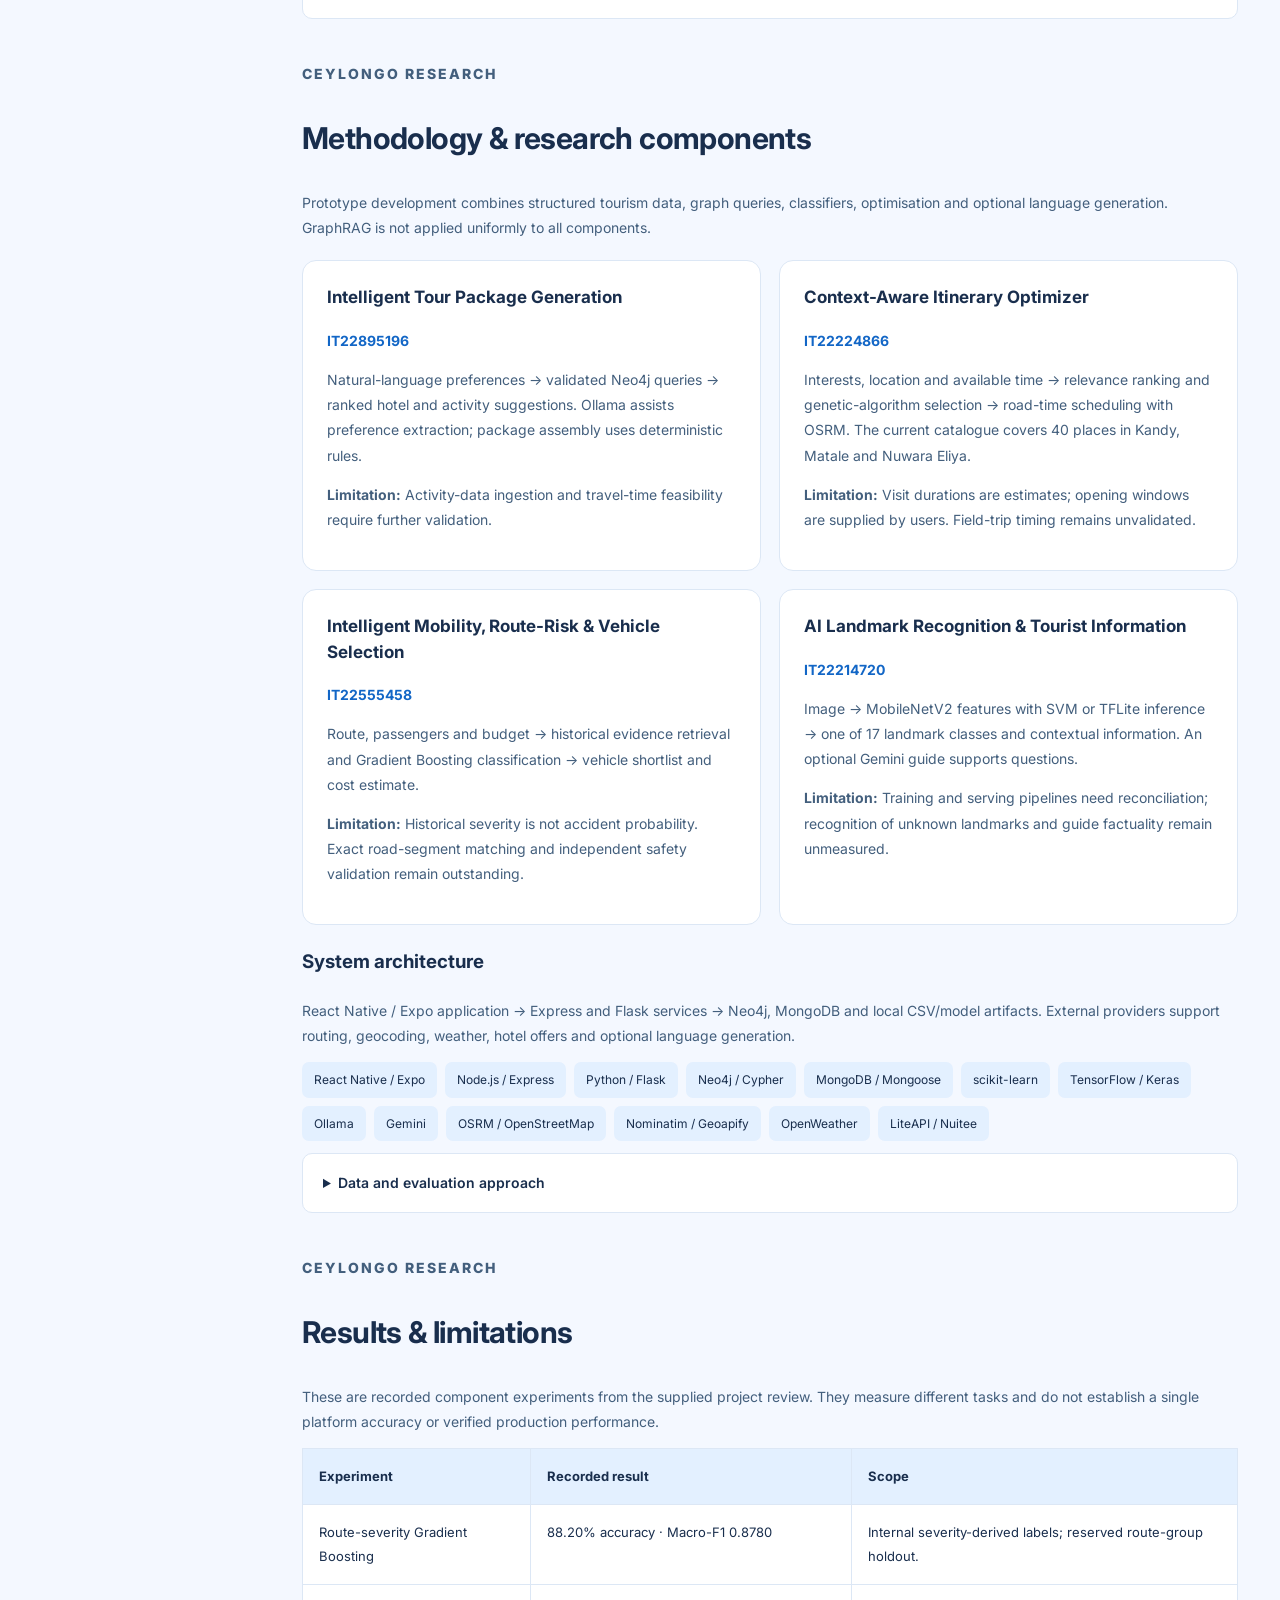
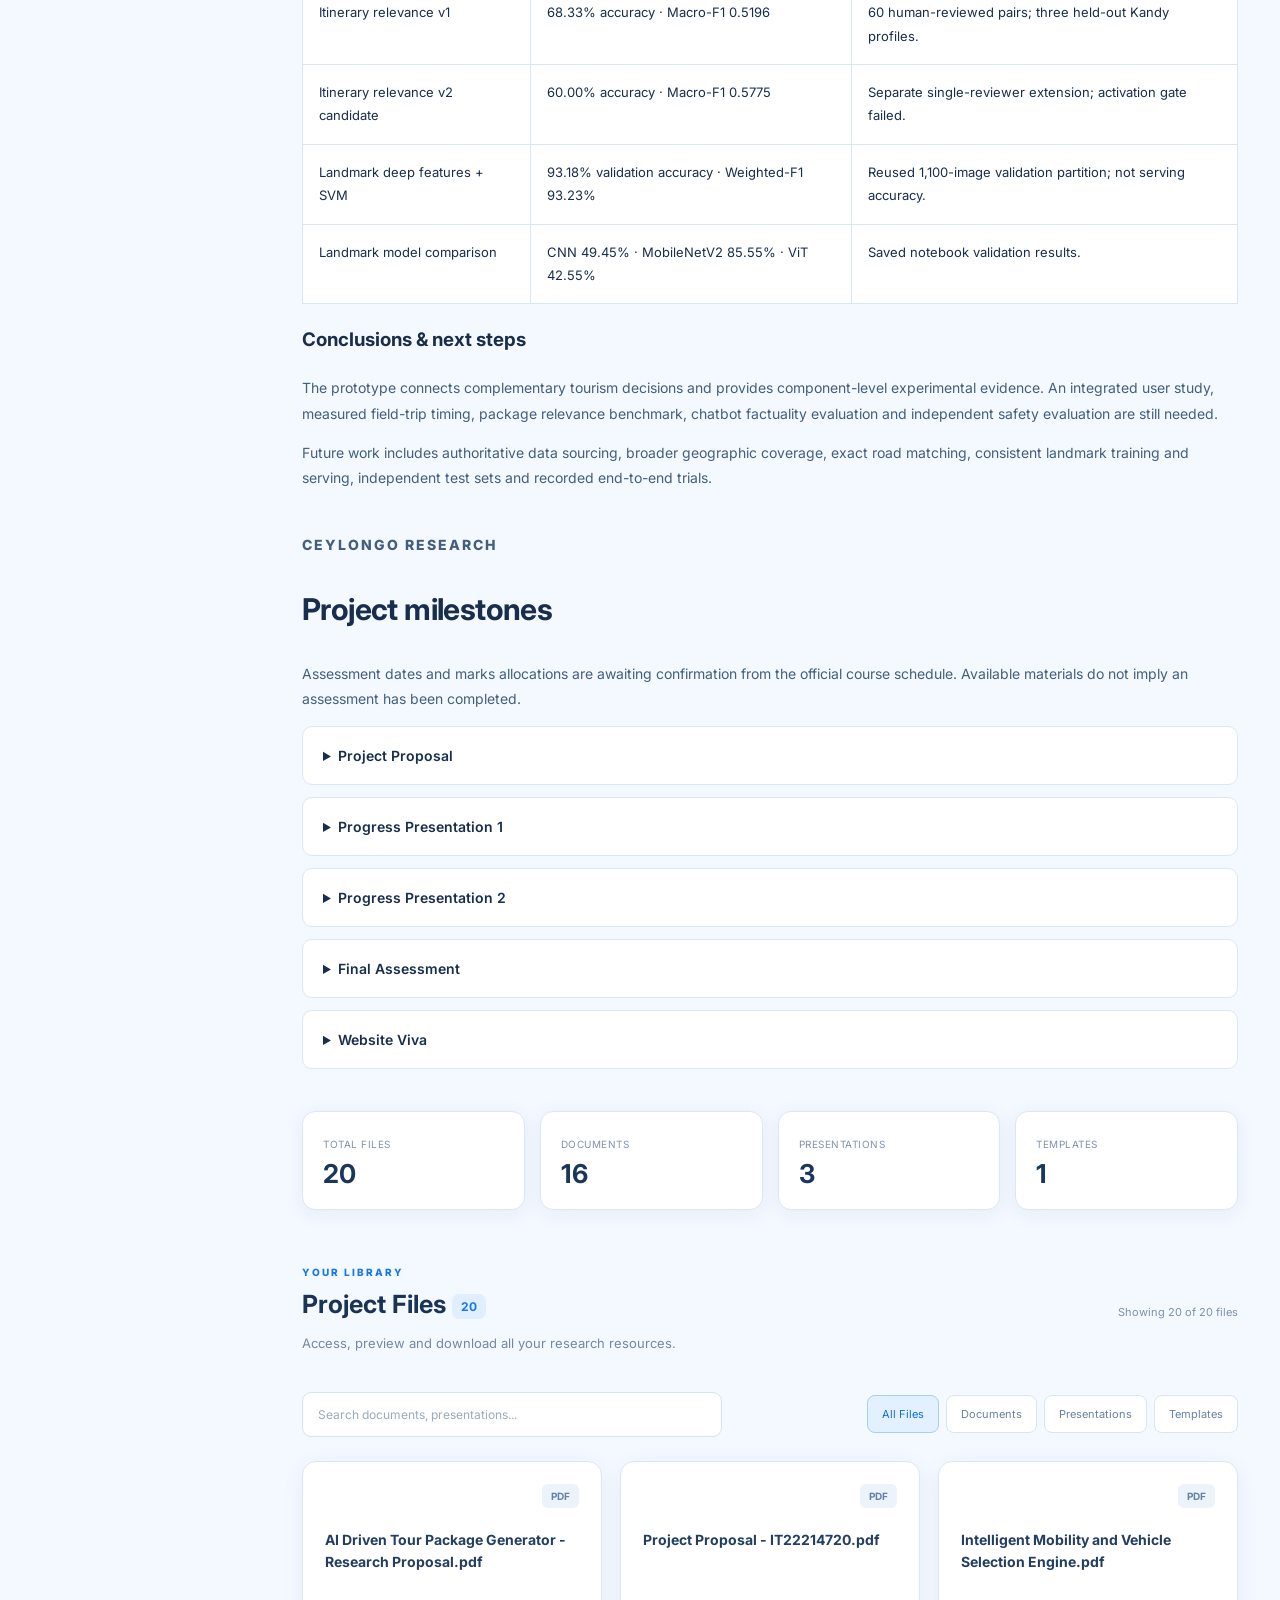
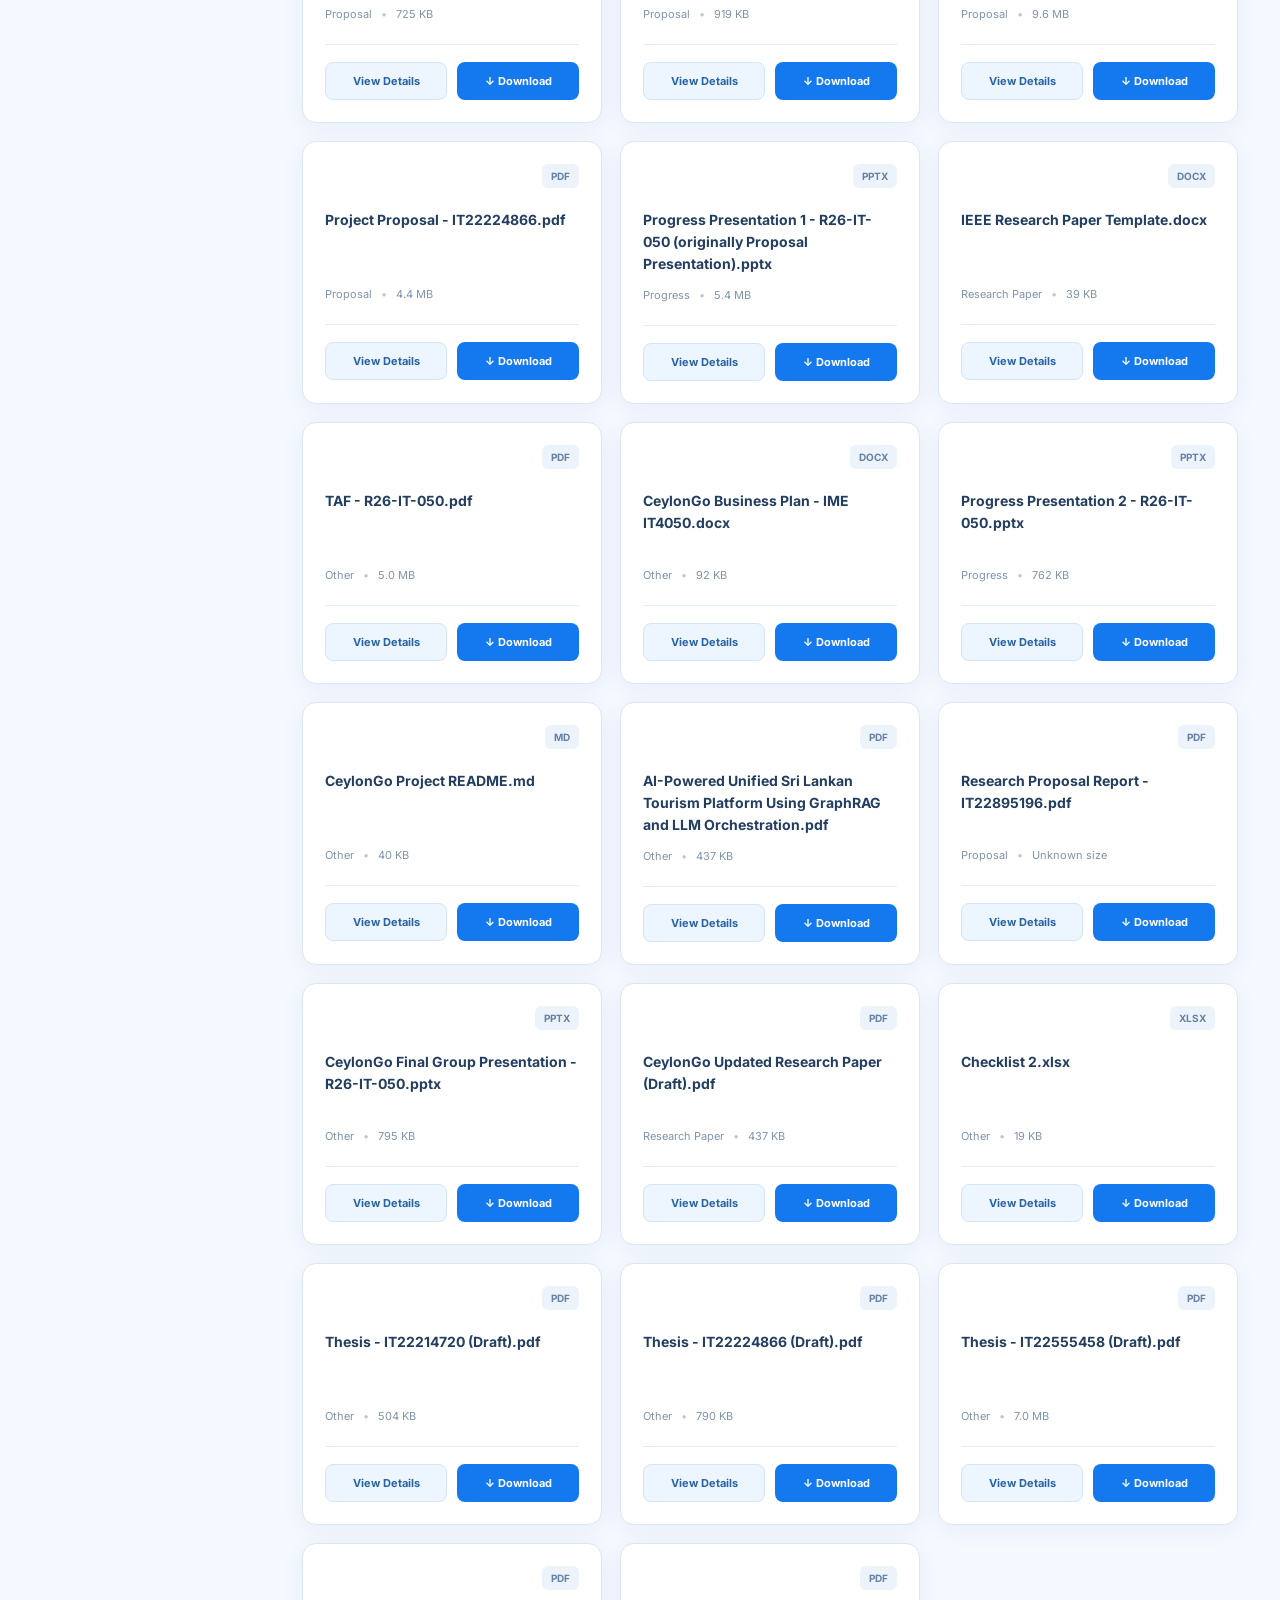
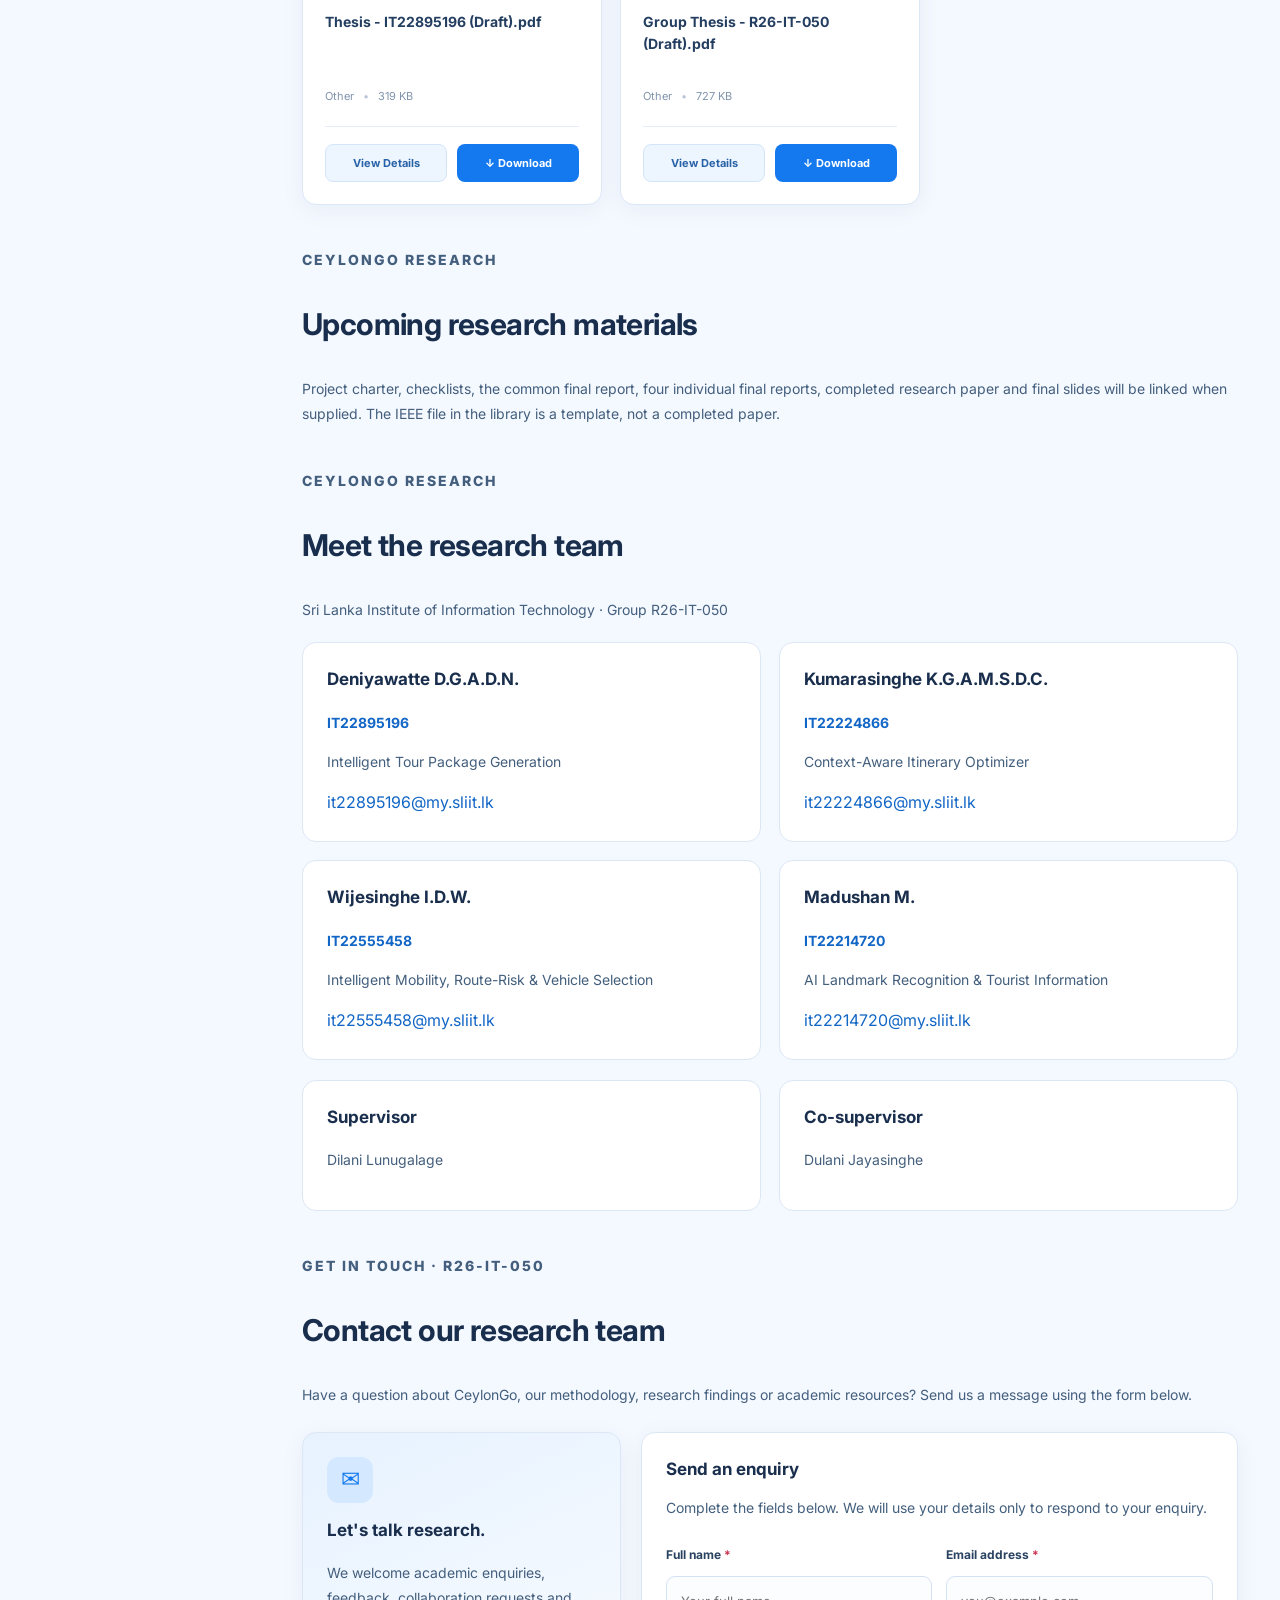
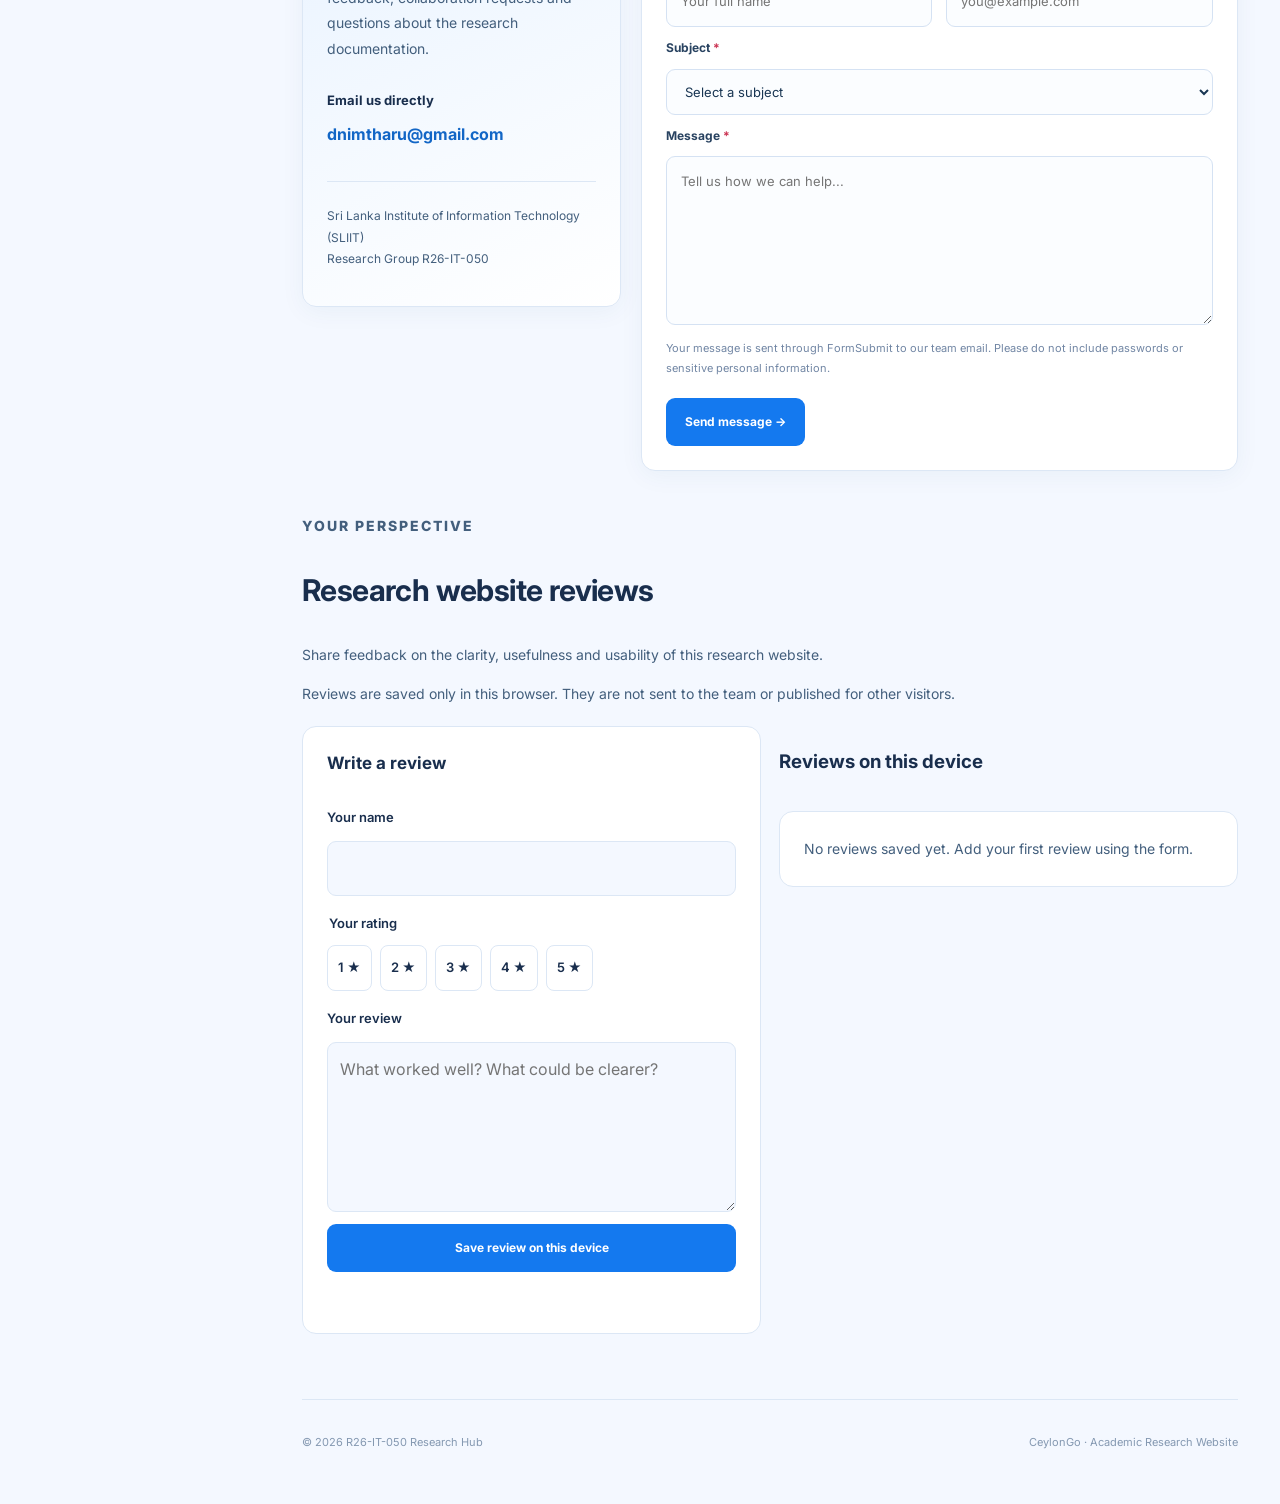
==== commit 68b0b8e6: "finel" ====
--- a/research-hub/index.html
+++ b/research-hub/index.html
@@ -93,6 +93,13 @@
     content="https://snyperkiller.github.io/R26-IT-050-Research-Hub/images/preview.png"
   />
 
+  <script>
+    try {
+      const savedTheme = localStorage.getItem("research-hub-theme");
+      document.documentElement.dataset.theme = savedTheme === "dark" || savedTheme === "light"
+        ? savedTheme : (matchMedia("(prefers-color-scheme: dark)").matches ? "dark" : "light");
+    } catch { document.documentElement.dataset.theme = "light"; }
+  </script>
   <!-- Stylesheet -->
   <link rel="stylesheet" href="styles.css" />
 </head>
@@ -121,7 +128,7 @@
       </div>
 
       <nav class="section-nav" aria-label="Research sections">
-<a href="#home">Home</a><a href="#domain">Research domain</a><a href="#methodology">Methodology</a><a href="#results">Results</a><a href="#milestones">Milestones</a><a href="#library">Documents &amp; slides</a><a href="#team">About us</a><a href="contact.html">Contact us</a></nav><p class="nav-title">FILE LIBRARY</p>
+<a href="#home">Home</a><a href="#domain">Research domain</a><a href="#methodology">Methodology</a><a href="#results">Results</a><a href="#milestones">Milestones</a><a href="#library">Documents &amp; slides</a><a href="#team">About us</a><a href="#reviews">Reviews</a><a href="#contact">Contact us</a></nav><p class="nav-title">FILE LIBRARY</p>
 
       <nav aria-label="File categories">
 
@@ -203,9 +210,7 @@
           <strong>Overview</strong>
         </div>
 
-        <div class="team-badge">
-          Research Team
-        </div>
+        <button type="button" id="themeToggle" class="theme-toggle" aria-pressed="false">Dark mode</button>
 
       </header>
 
@@ -417,10 +422,90 @@
 
         </section>
 
-<section id="pending-materials" class="research-section"><p class="eyebrow">CEYLONGO RESEARCH</p><h2>Upcoming research materials</h2><p>Project charter, checklists, the common final report, four individual final reports, completed research paper and final slides will be linked when supplied. The IEEE file in the library is a template, not a completed paper.</p></section><section id="team" class="research-section"><p class="eyebrow">CEYLONGO RESEARCH</p><h2>Meet the research team</h2><p>Sri Lanka Institute of Information Technology · Group R26-IT-050</p><div class="research-grid"><article class="research-card"><h3>Deniyawatte D.G.A.D.N.</h3><p class="member-id">IT22895196</p><p>Intelligent Tour Package Generation</p><a href="mailto:it22895196@my.sliit.lk">it22895196@my.sliit.lk</a></article><article class="research-card"><h3>Kumarasinghe K.G.A.M.S.D.C.</h3><p class="member-id">IT22224866</p><p>Context-Aware Itinerary Optimizer</p><a href="mailto:it22224866@my.sliit.lk">it22224866@my.sliit.lk</a></article><article class="research-card"><h3>Wijesinghe I.D.W.</h3><p class="member-id">IT22555458</p><p>Intelligent Mobility, Route-Risk &amp; Vehicle Selection</p><a href="mailto:it22555458@my.sliit.lk">it22555458@my.sliit.lk</a></article><article class="research-card"><h3>Madushan M.</h3><p class="member-id">IT22214720</p><p>AI Landmark Recognition &amp; Tourist Information</p><a href="mailto:it22214720@my.sliit.lk">it22214720@my.sliit.lk</a></article></div><div class="research-grid"><article class="research-card"><h3>Supervisor</h3><p>Dilani Lunugalage</p></article><article class="research-card"><h3>Co-supervisor</h3><p>Dulani Jayasinghe</p></article></div></section><section id="contact" class="research-section"><p class="eyebrow">GET IN TOUCH</p><h2>Contact us</h2><p>Questions, feedback or collaboration enquiries? Send the team your name, contact number, email and message through our dedicated contact page.</p><a href="contact.html" class="primary-btn">Go to Contact Us →</a></section>
+<section id="pending-materials" class="research-section"><p class="eyebrow">CEYLONGO RESEARCH</p><h2>Upcoming research materials</h2><p>Project charter, checklists, the common final report, four individual final reports, completed research paper and final slides will be linked when supplied. The IEEE file in the library is a template, not a completed paper.</p></section><section id="team" class="research-section"><p class="eyebrow">CEYLONGO RESEARCH</p><h2>Meet the research team</h2><p>Sri Lanka Institute of Information Technology · Group R26-IT-050</p><div class="research-grid"><article class="research-card"><h3>Deniyawatte D.G.A.D.N.</h3><p class="member-id">IT22895196</p><p>Intelligent Tour Package Generation</p><a href="mailto:it22895196@my.sliit.lk">it22895196@my.sliit.lk</a></article><article class="research-card"><h3>Kumarasinghe K.G.A.M.S.D.C.</h3><p class="member-id">IT22224866</p><p>Context-Aware Itinerary Optimizer</p><a href="mailto:it22224866@my.sliit.lk">it22224866@my.sliit.lk</a></article><article class="research-card"><h3>Wijesinghe I.D.W.</h3><p class="member-id">IT22555458</p><p>Intelligent Mobility, Route-Risk &amp; Vehicle Selection</p><a href="mailto:it22555458@my.sliit.lk">it22555458@my.sliit.lk</a></article><article class="research-card"><h3>Madushan M.</h3><p class="member-id">IT22214720</p><p>AI Landmark Recognition &amp; Tourist Information</p><a href="mailto:it22214720@my.sliit.lk">it22214720@my.sliit.lk</a></article></div><div class="research-grid"><article class="research-card"><h3>Supervisor</h3><p>Dilani Lunugalage</p></article><article class="research-card"><h3>Co-supervisor</h3><p>Dulani Jayasinghe</p></article></div></section><section id="contact" class="research-section contact-section">
+  <p class="eyebrow">GET IN TOUCH · R26-IT-050</p>
+  <h2>Contact our research team</h2>
+  <p>Have a question about CeylonGo, our methodology, research findings or academic resources? Send us a message using the form below.</p>
+  <div class="contact-layout">
+    <div class="contact-intro research-card">
+      <span class="contact-symbol" aria-hidden="true">✉</span>
+      <h3>Let's talk research.</h3>
+      <p>We welcome academic enquiries, feedback, collaboration requests and questions about the research documentation.</p>
+      <h4>Email us directly</h4>
+      <a href="mailto:dnimtharu@gmail.com">dnimtharu@gmail.com</a>
+      <p class="contact-note">Sri Lanka Institute of Information Technology (SLIIT)<br>Research Group R26-IT-050</p>
+    </div>
+    <div class="contact-form-card research-card">
+      <h3>Send an enquiry</h3>
+      <p>Complete the fields below. We will use your details only to respond to your enquiry.</p>
+      <form id="contactForm" action="https://formsubmit.co/ajax/dnimtharu@gmail.com" method="POST">
+        <input type="hidden" name="_subject" value="New CeylonGo Research Hub enquiry">
+        <input type="hidden" name="_template" value="table">
+        <input type="hidden" name="_url" value="https://snypherkiller.github.io/R26-IT-050-Research-Hub/">
+        <div class="contact-honeypot" aria-hidden="true">
+          <label for="contactWebsite">Leave this field blank</label>
+          <input id="contactWebsite" name="_honey" type="text" tabindex="-1" autocomplete="off">
+        </div>
+        <div class="contact-fields">
+          <div><label for="contactName">Full name <span aria-hidden="true">*</span></label><input id="contactName" name="name" type="text" maxlength="100" autocomplete="name" placeholder="Your full name" required></div>
+          <div><label for="contactEmail">Email address <span aria-hidden="true">*</span></label><input id="contactEmail" name="email" type="email" maxlength="254" autocomplete="email" placeholder="you@example.com" required></div>
+        </div>
+        <label for="contactSubject">Subject <span aria-hidden="true">*</span></label>
+        <select id="contactSubject" name="subject" required>
+          <option value="" disabled selected>Select a subject</option>
+          <option value="General research enquiry">General research enquiry</option>
+          <option value="Research methodology">Research methodology</option>
+          <option value="Documents and resources">Documents and resources</option>
+          <option value="Collaboration">Collaboration</option>
+          <option value="Feedback">Feedback</option>
+          <option value="Other">Other</option>
+        </select>
+        <label for="contactMessage">Message <span aria-hidden="true">*</span></label>
+        <textarea id="contactMessage" name="message" rows="6" minlength="10" maxlength="5000" placeholder="Tell us how we can help..." required></textarea>
+        <p class="contact-privacy">Your message is sent through FormSubmit to our team email. Please do not include passwords or sensitive personal information.</p>
+        <div class="contact-submit-row">
+          <button class="primary-btn" type="submit" id="contactSubmit">Send message →</button>
+          <p id="contactStatus" role="status" aria-live="polite"></p>
+        </div>
+      </form>
+    </div>
+  </div>
+</section>
         <!-- =========================
              FOOTER
         ========================== -->
+
+        <section id="reviews" class="research-section">
+          <p class="eyebrow">YOUR PERSPECTIVE</p>
+          <h2>Research website reviews</h2>
+          <p>Share feedback on the clarity, usefulness and usability of this research website.</p>
+          <p id="reviewPrivacy">Reviews are saved only in this browser. They are not sent to the team or published for other visitors.</p>
+          <div class="research-grid review-layout">
+            <form id="reviewForm" class="research-card review-form" aria-describedby="reviewPrivacy">
+              <h3>Write a review</h3>
+              <label for="reviewName">Your name</label>
+              <input id="reviewName" name="name" autocomplete="name" required maxlength="80">
+              <fieldset class="rating-picker">
+                <legend>Your rating</legend>
+                <div class="rating-options">
+                  <label><input type="radio" name="rating" value="1" required><span>1 ★</span></label>
+                  <label><input type="radio" name="rating" value="2"><span>2 ★</span></label>
+                  <label><input type="radio" name="rating" value="3"><span>3 ★</span></label>
+                  <label><input type="radio" name="rating" value="4"><span>4 ★</span></label>
+                  <label><input type="radio" name="rating" value="5"><span>5 ★</span></label>
+                </div>
+              </fieldset>
+              <label for="reviewComment">Your review</label>
+              <textarea id="reviewComment" name="comment" required minlength="10" maxlength="1000" rows="5" placeholder="What worked well? What could be clearer?"></textarea>
+              <button type="submit" class="primary-btn">Save review on this device</button>
+              <p id="reviewStatus" role="status" aria-live="polite"></p>
+            </form>
+            <div>
+              <h3 id="reviewSummary">Reviews on this device</h3>
+              <div id="reviewList" class="review-list"></div>
+            </div>
+          </div>
+        </section>
 
         <footer>
 
--- a/research-hub/styles.css
+++ b/research-hub/styles.css
@@ -859,3 +859,42 @@
 .contact-honeypot{position:absolute!important;left:-10000px!important;width:1px!important;height:1px!important;overflow:hidden!important}
 @media(max-width:900px){.contact-layout{grid-template-columns:1fr}}
 @media(max-width:600px){.contact-fields{grid-template-columns:1fr}.contact-form-card,.contact-intro{padding:20px}}
+
+/* Theme switch and local website reviews */
+:root { color-scheme: light; }
+.theme-toggle { border:1px solid var(--border); border-radius:999px; padding:10px 16px; background:var(--panel); color:var(--text); font-size:13px; font-weight:600; white-space:nowrap; }
+.review-form { display:flex; flex-direction:column; gap:12px; margin:0; }
+.review-form label,.rating-picker legend { font-size:13px; font-weight:600; }
+.review-form input:not([type=radio]),.review-form textarea { width:100%; padding:12px; border:1px solid var(--border); border-radius:9px; font:inherit; color:var(--text); background:var(--bg); }
+.review-form textarea { resize:vertical; }
+.rating-picker { border:0; padding:0; margin:4px 0; min-width:0; }
+.rating-options { display:flex; flex-wrap:wrap; gap:8px; margin-top:10px; }
+.rating-options label { position:relative; }
+.rating-options input { position:absolute; opacity:0; width:100%; height:100%; margin:0; cursor:pointer; }
+.rating-options span { display:block; padding:10px; border:1px solid var(--border); border-radius:8px; color:var(--text); }
+.rating-options input:checked + span { background:#1479ef; color:white; border-color:#1479ef; }
+.rating-options input:focus-visible + span { outline:3px solid var(--accent); outline-offset:3px; }
+.review-layout { align-items:start; }
+.review-list { display:grid; gap:14px; }
+.review-card h4 { margin:0; overflow-wrap:anywhere; }
+.review-comment { white-space:pre-wrap; overflow-wrap:anywhere; }
+.review-rating { color:#936200!important; letter-spacing:3px; }
+#reviewStatus { margin:0; min-height:1.8em; }
+
+:root[data-theme=dark] { color-scheme:dark; --bg:#101b2b; --sidebar:#172438; --panel:#172438; --panel-light:#20344d; --border:#354b66; --text:#e6eefb; --muted:#b3c3d9; --accent:#86bcff; }
+[data-theme=dark] :is(.sidebar,.topbar,.file-card,.stat-card,.research-card,details,table,.preview-modal,.search-box,.filter-btn) { background:var(--panel); border-color:var(--border); color:var(--text); }
+[data-theme=dark] :is(h1,h2,h3,h4,.welcome h1,.hero h2,.section-header h2,.file-card h3,.stat-card h3,.modal-header h3,.workspace strong,.breadcrumb strong,.brand,.menu-btn,.contact-form-card label) { color:var(--text); }
+[data-theme=dark] :is(.research-section p,.research-section li,.welcome p:not(.eyebrow),.section-header p:not(.eyebrow),.hero p,.file-meta,.preview-info,.preview-message,.result-count,.breadcrumb,.nav-link,.workspace small,.stat-card small,.nav-title,footer,.sidebar-bottom>p,.info-card p) { color:var(--muted); }
+[data-theme=dark] :is(.workspace,.info-card,.tech-list span,th,.file-format,.count-badge,.view-btn,.close-btn,.secondary-btn,.contact-symbol) { background:var(--panel-light); border-color:var(--border); color:#c5dfff; }
+[data-theme=dark] :is(.hero,.contact-intro) { background:linear-gradient(125deg,#1c334f,#223f62); border-color:var(--border); }
+[data-theme=dark] :is(.section-nav a,.research-section a:not(.primary-btn),.eyebrow,.hero-label,.accent) { color:var(--accent); }
+[data-theme=dark] .member-id { color:var(--accent)!important; }
+[data-theme=dark] :is(.nav-link.active,.nav-link:hover,.filter-btn.active,.filter-btn:hover,.section-nav a:hover,.section-nav a:focus-visible) { background:#294769; color:#e6eefb; border-color:var(--border); }
+[data-theme=dark] :is(.search-box input,.contact-form-card input,.contact-form-card select,.contact-form-card textarea) { background:var(--bg); color:var(--text); border-color:var(--border); }
+[data-theme=dark] input::placeholder,[data-theme=dark] textarea::placeholder { color:#a7bad2; }
+[data-theme=dark] :is(.file-actions,.topbar,footer,th,td) { border-color:var(--border); }
+[data-theme=dark] .contact-privacy { color:var(--muted)!important; }
+[data-theme=dark] #contactStatus[data-state=success] { color:#8ce3bc; }
+[data-theme=dark] #contactStatus[data-state=error] { color:#ffacba; }
+[data-theme=dark] .review-rating { color:#ffd179!important; }
+@media(max-width:480px) { .breadcrumb { display:none; } .theme-toggle { padding:10px 12px; } }
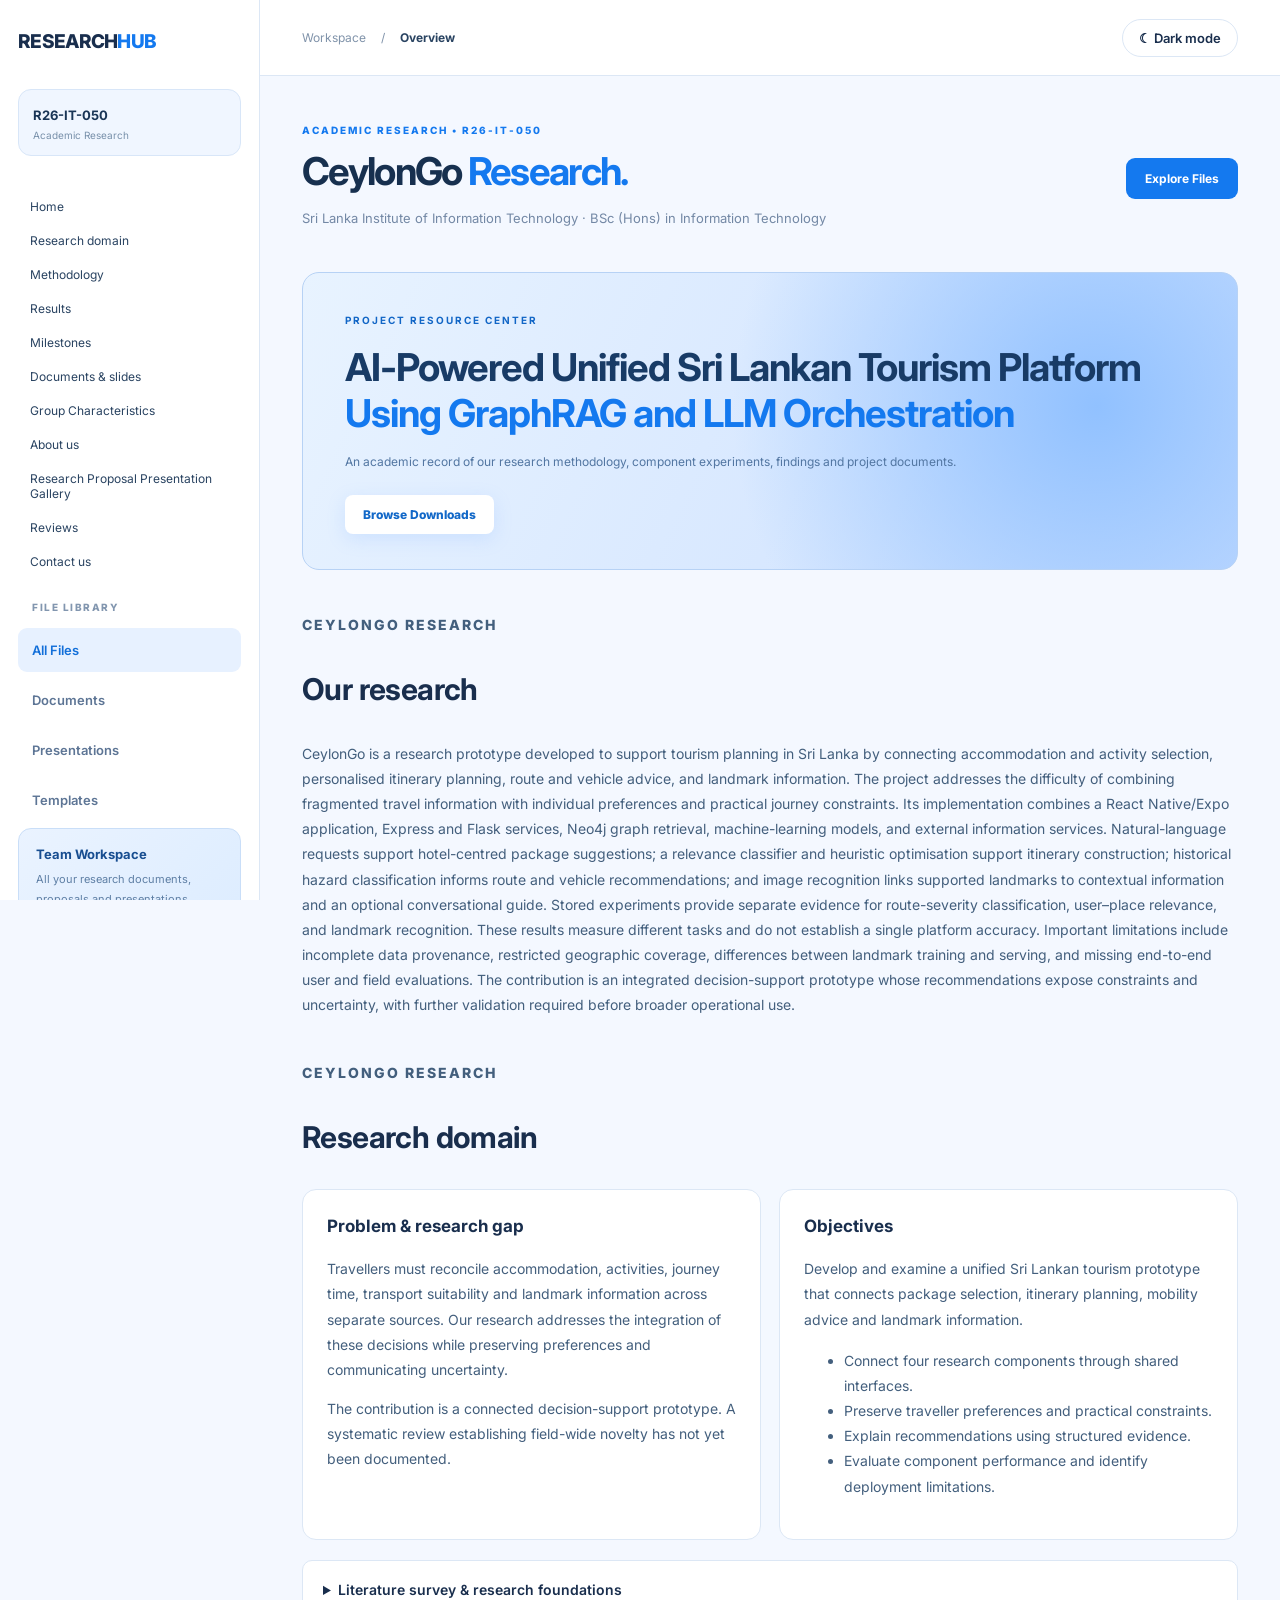
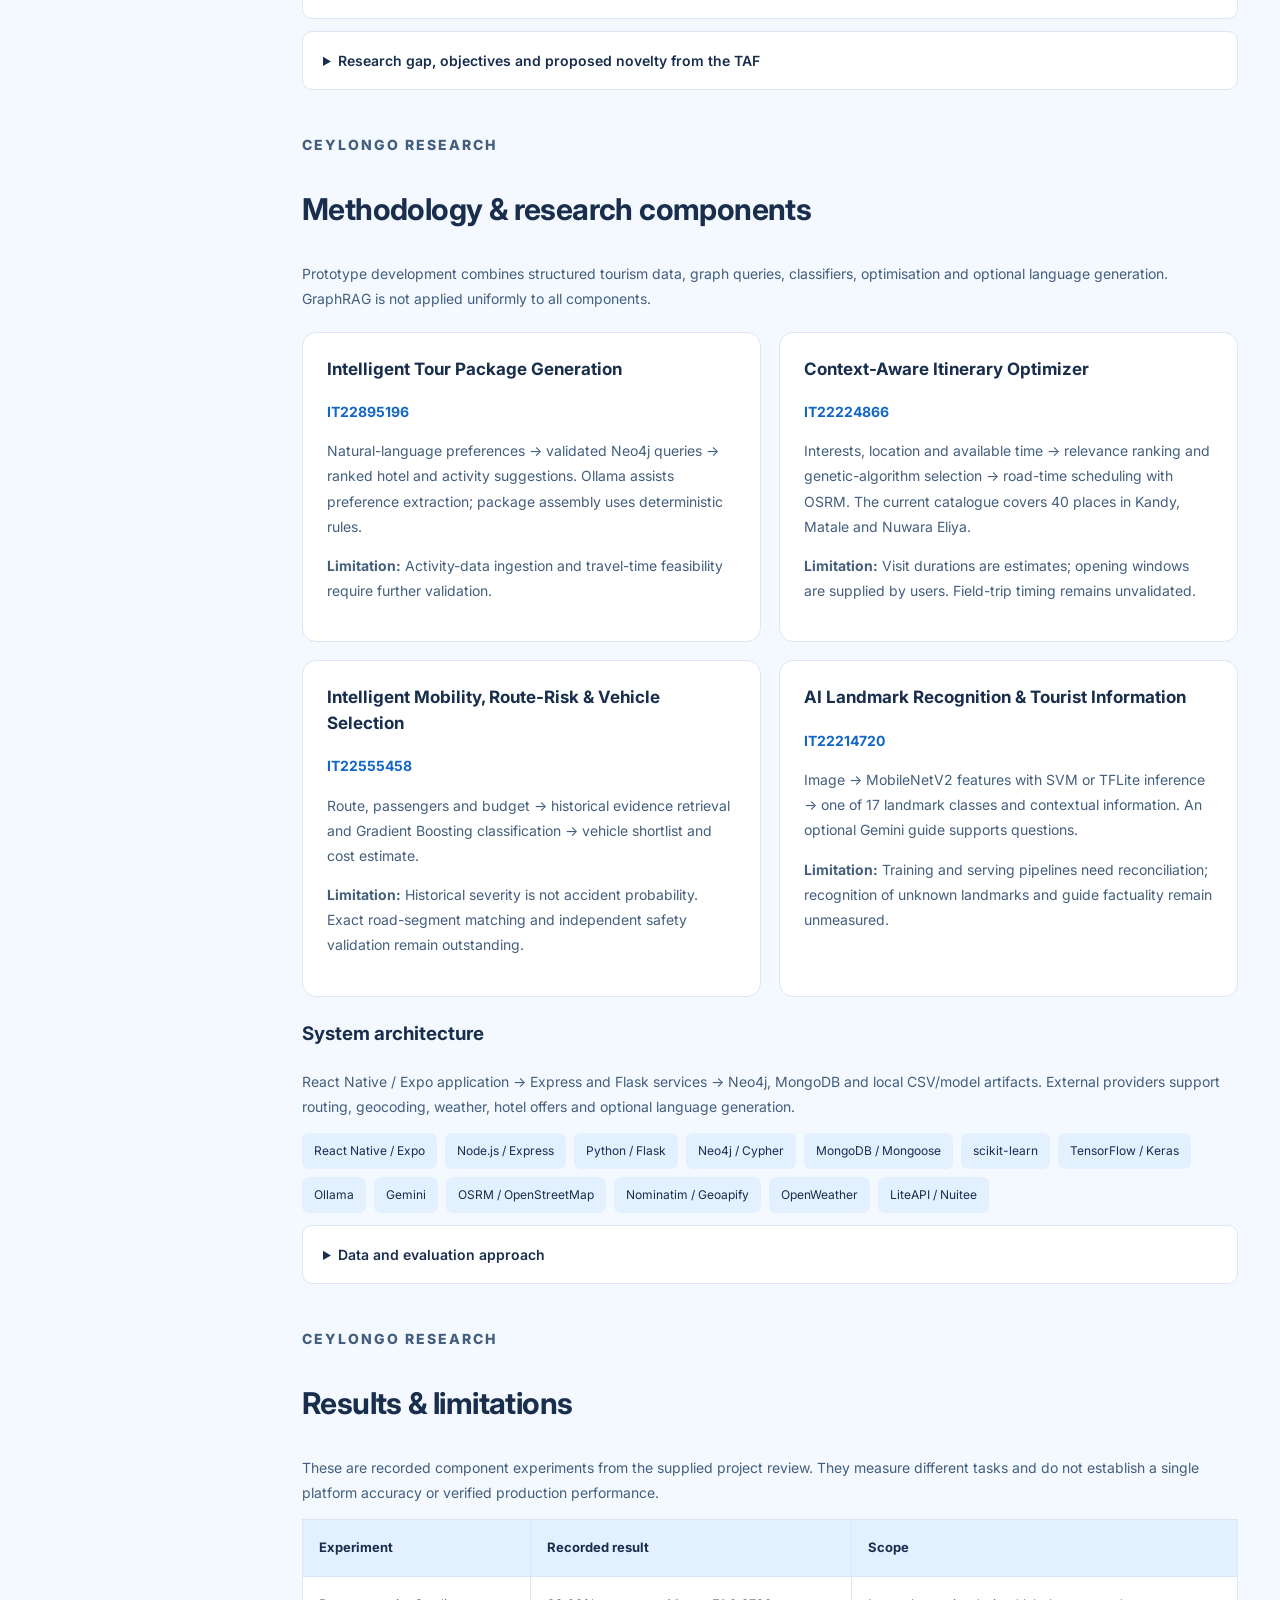
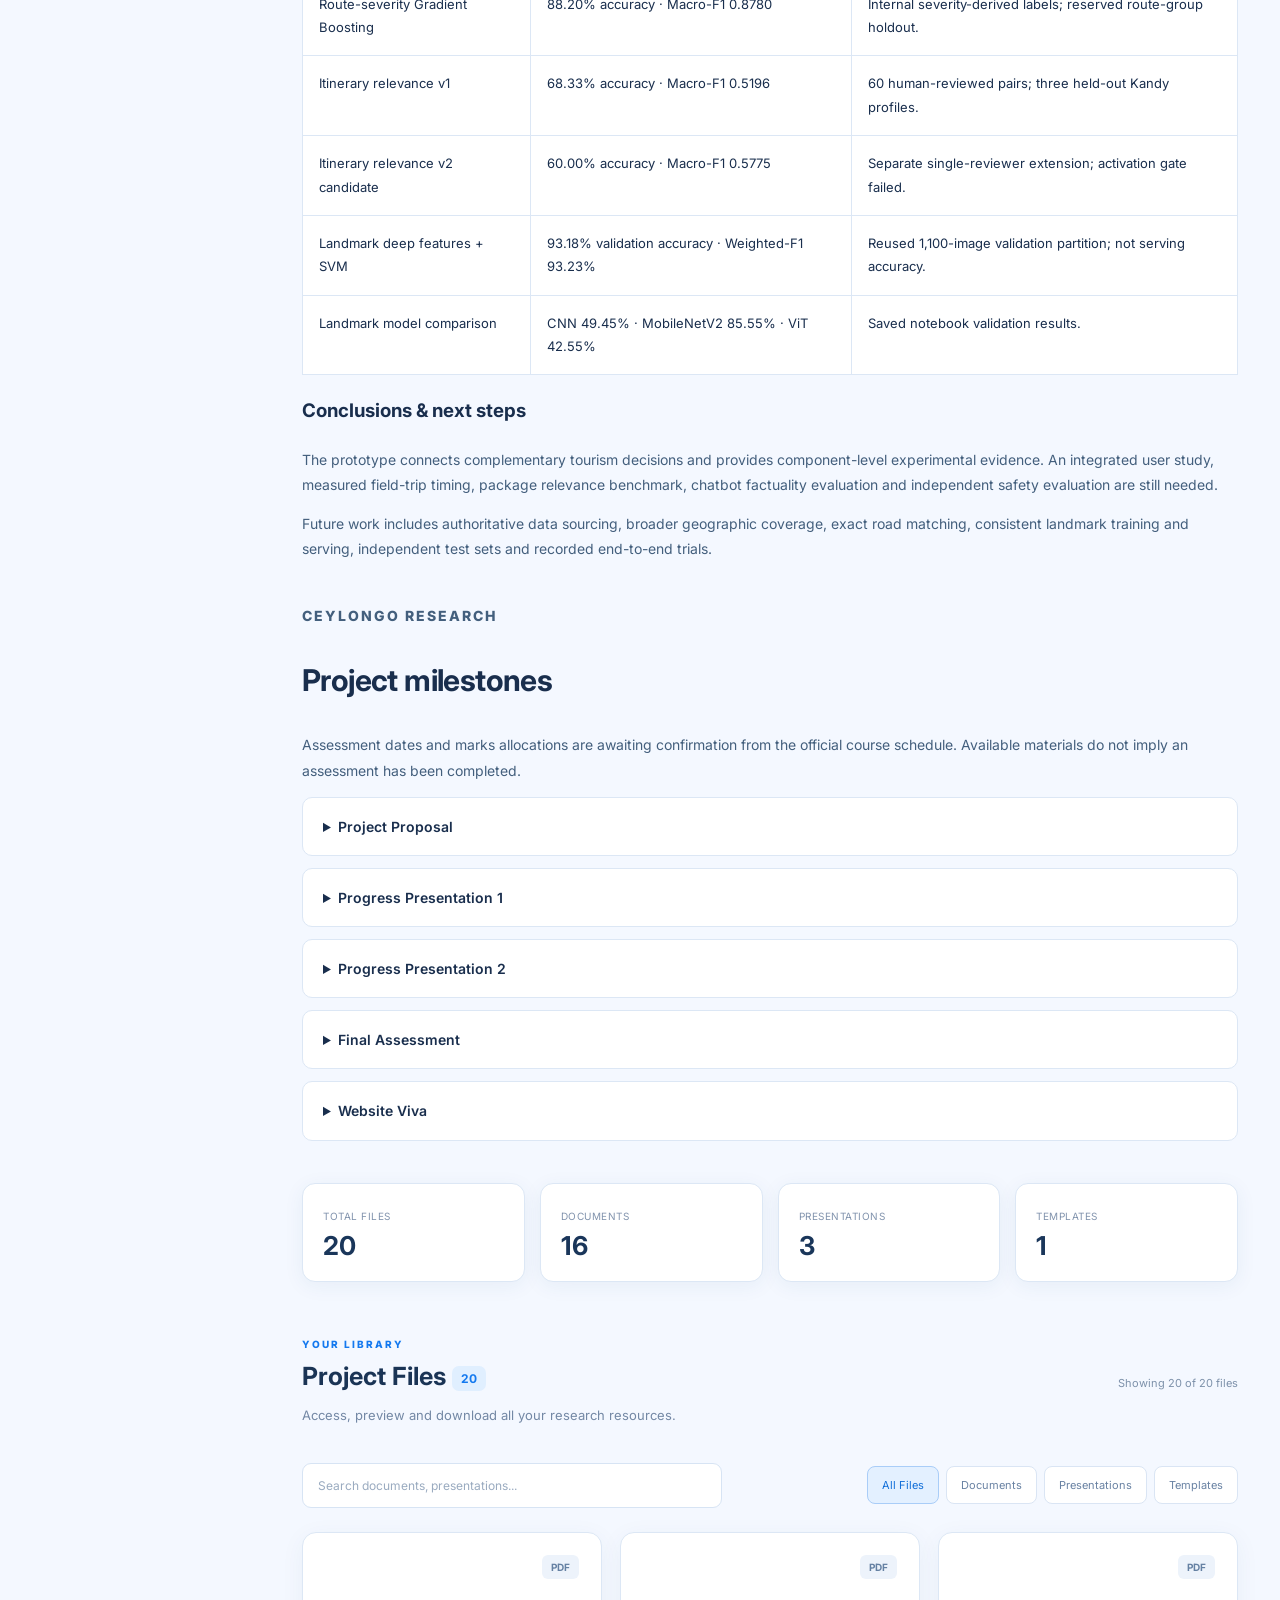
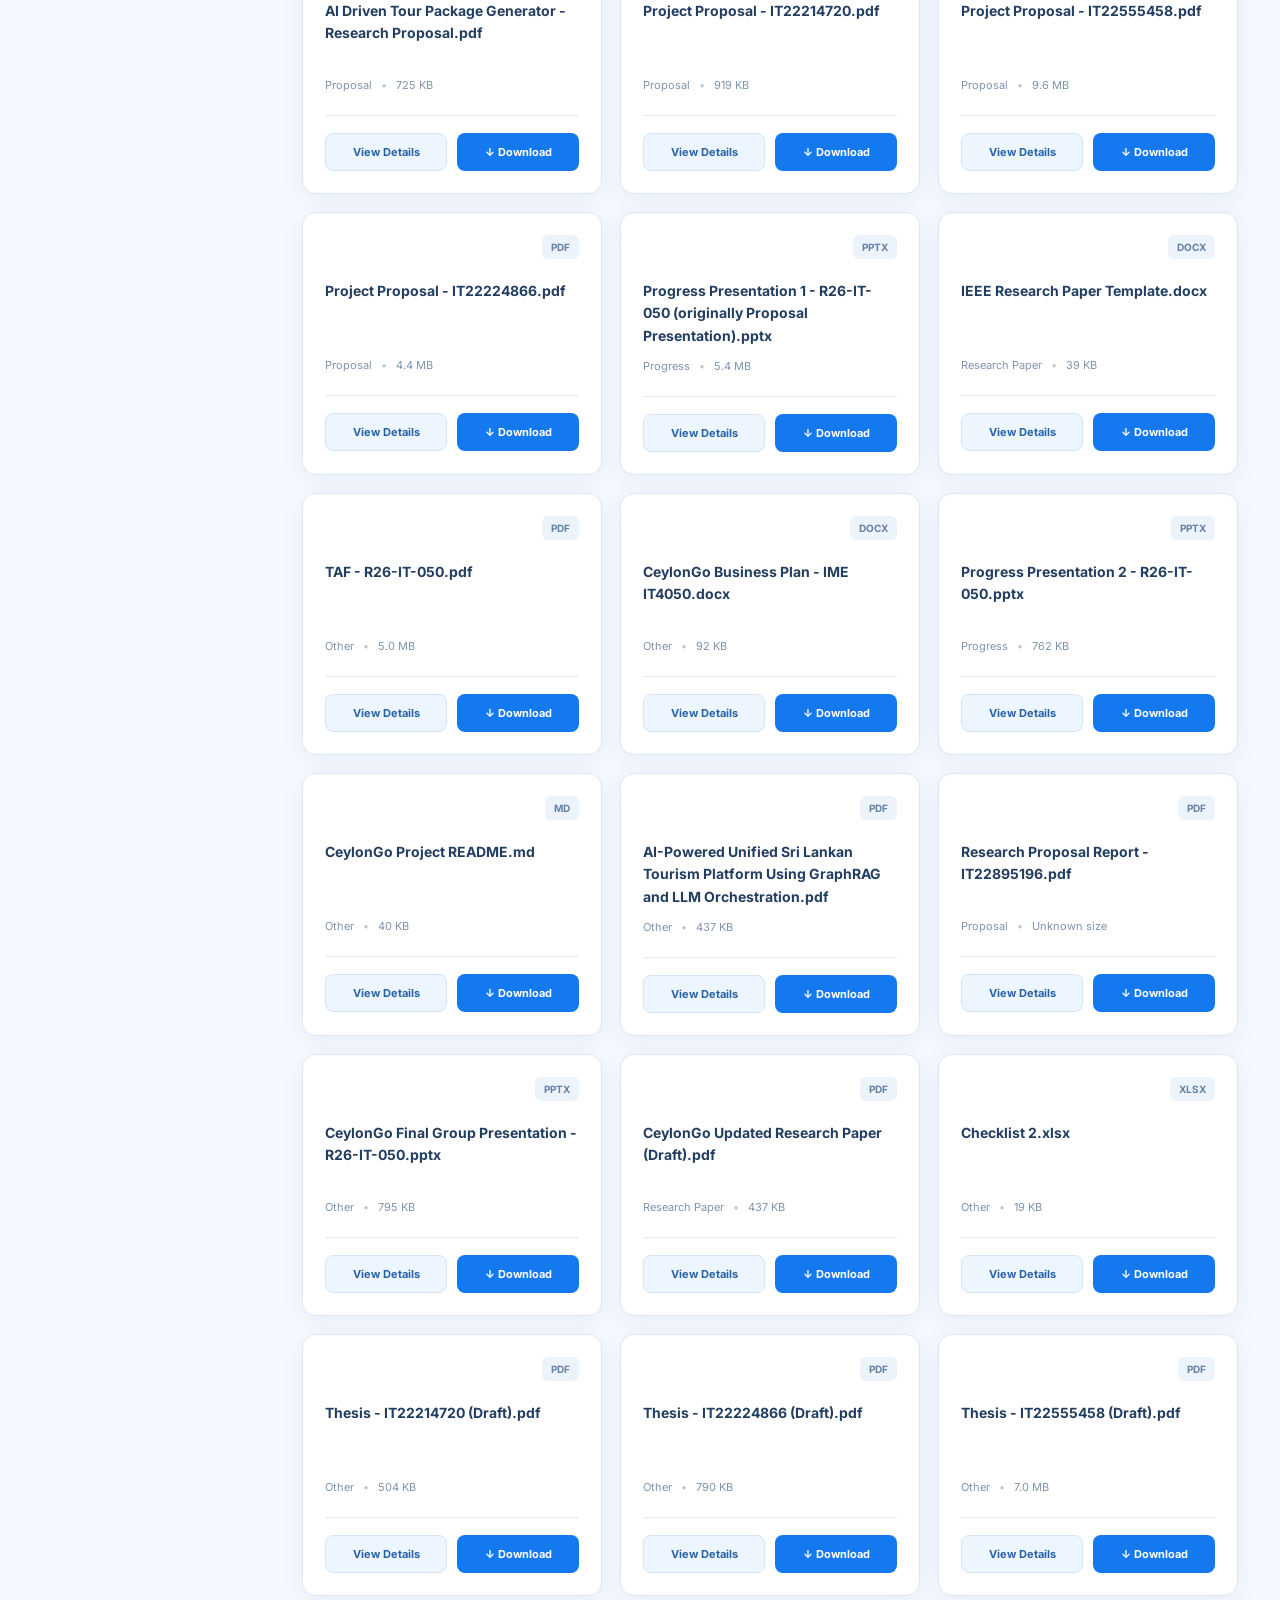
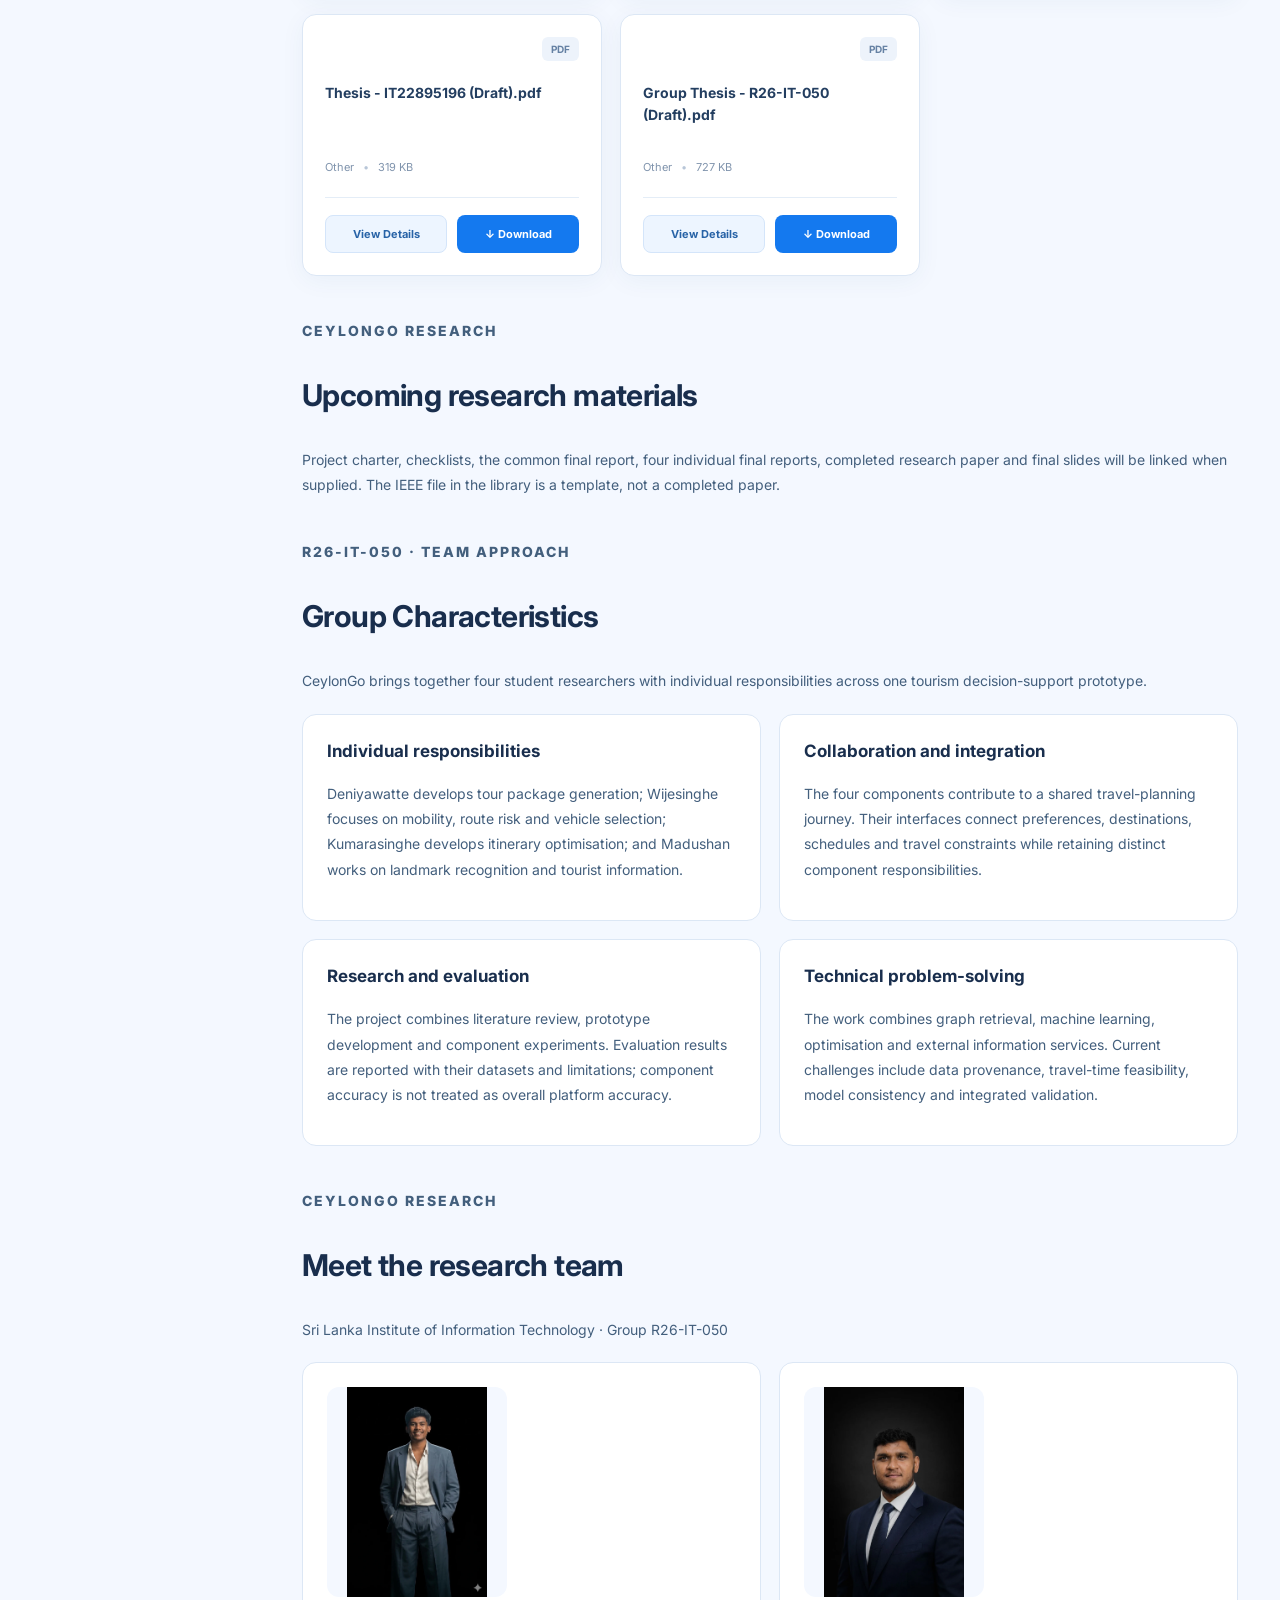
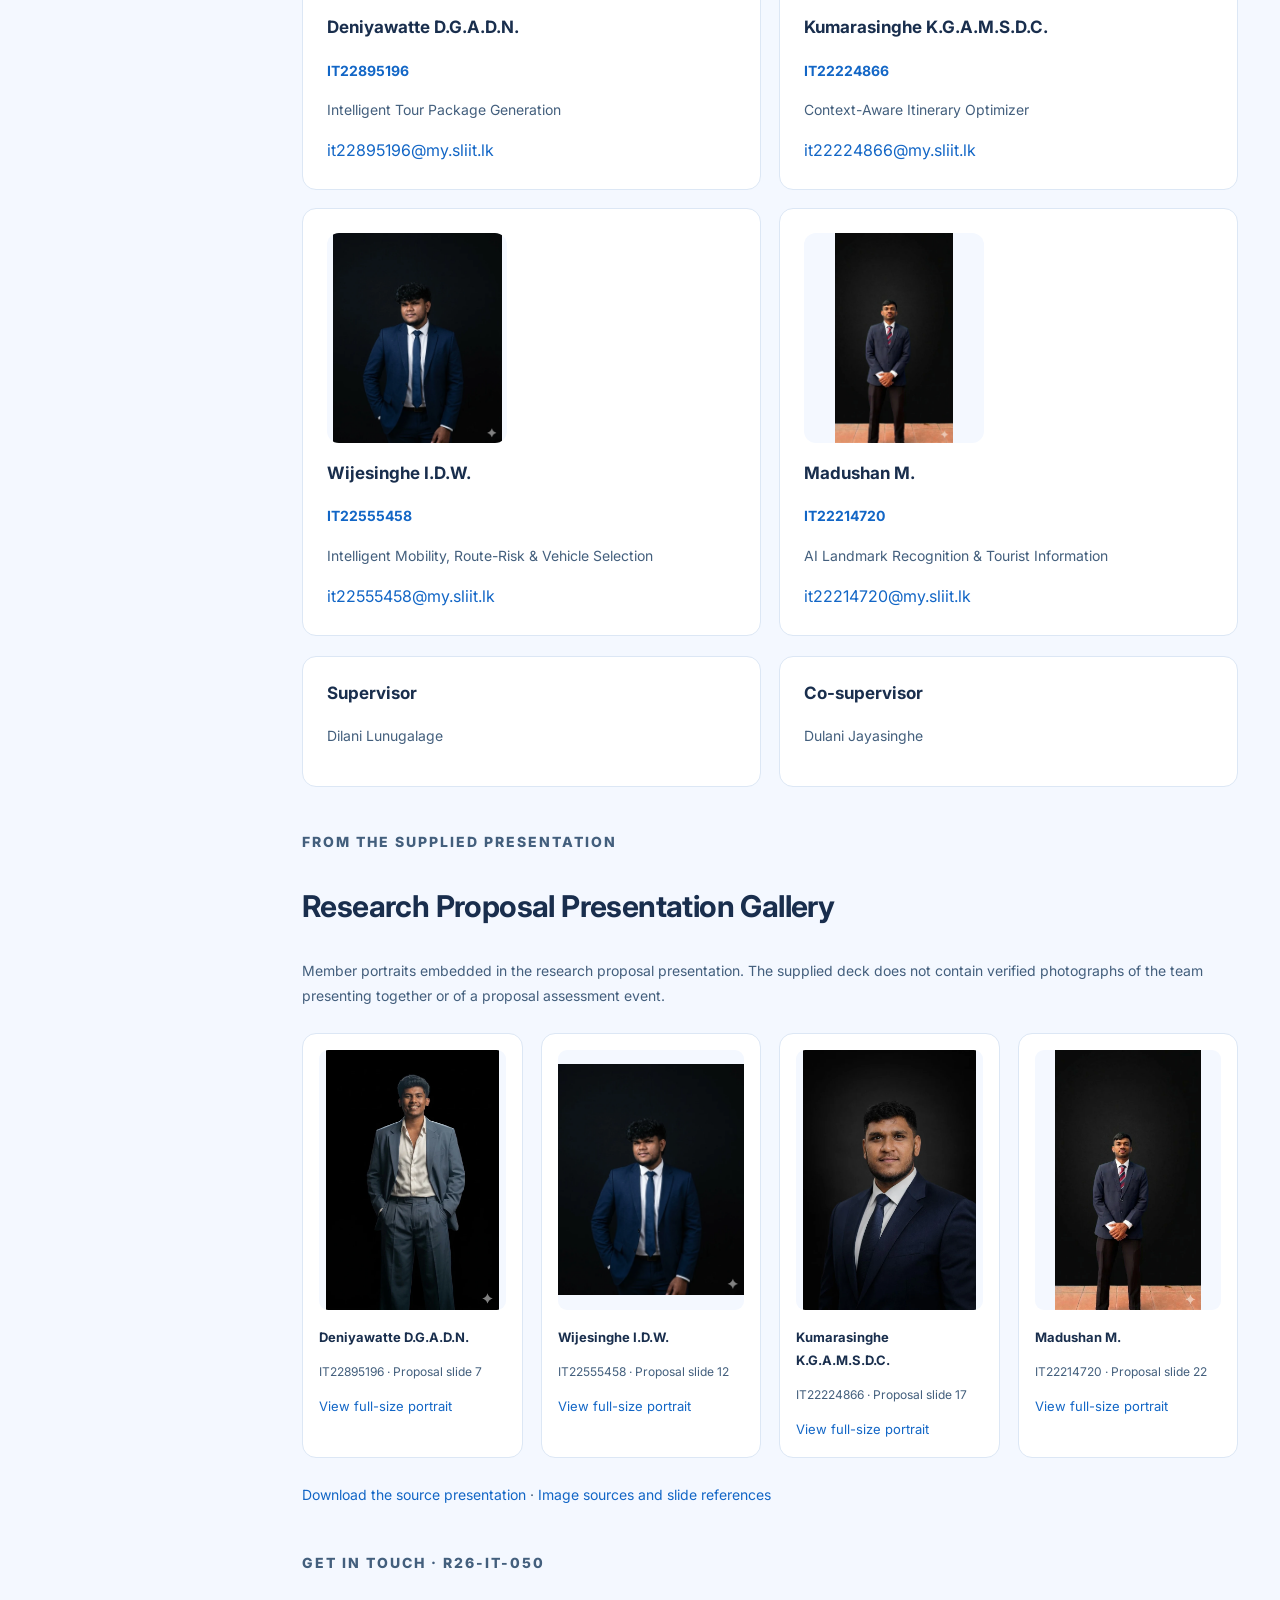
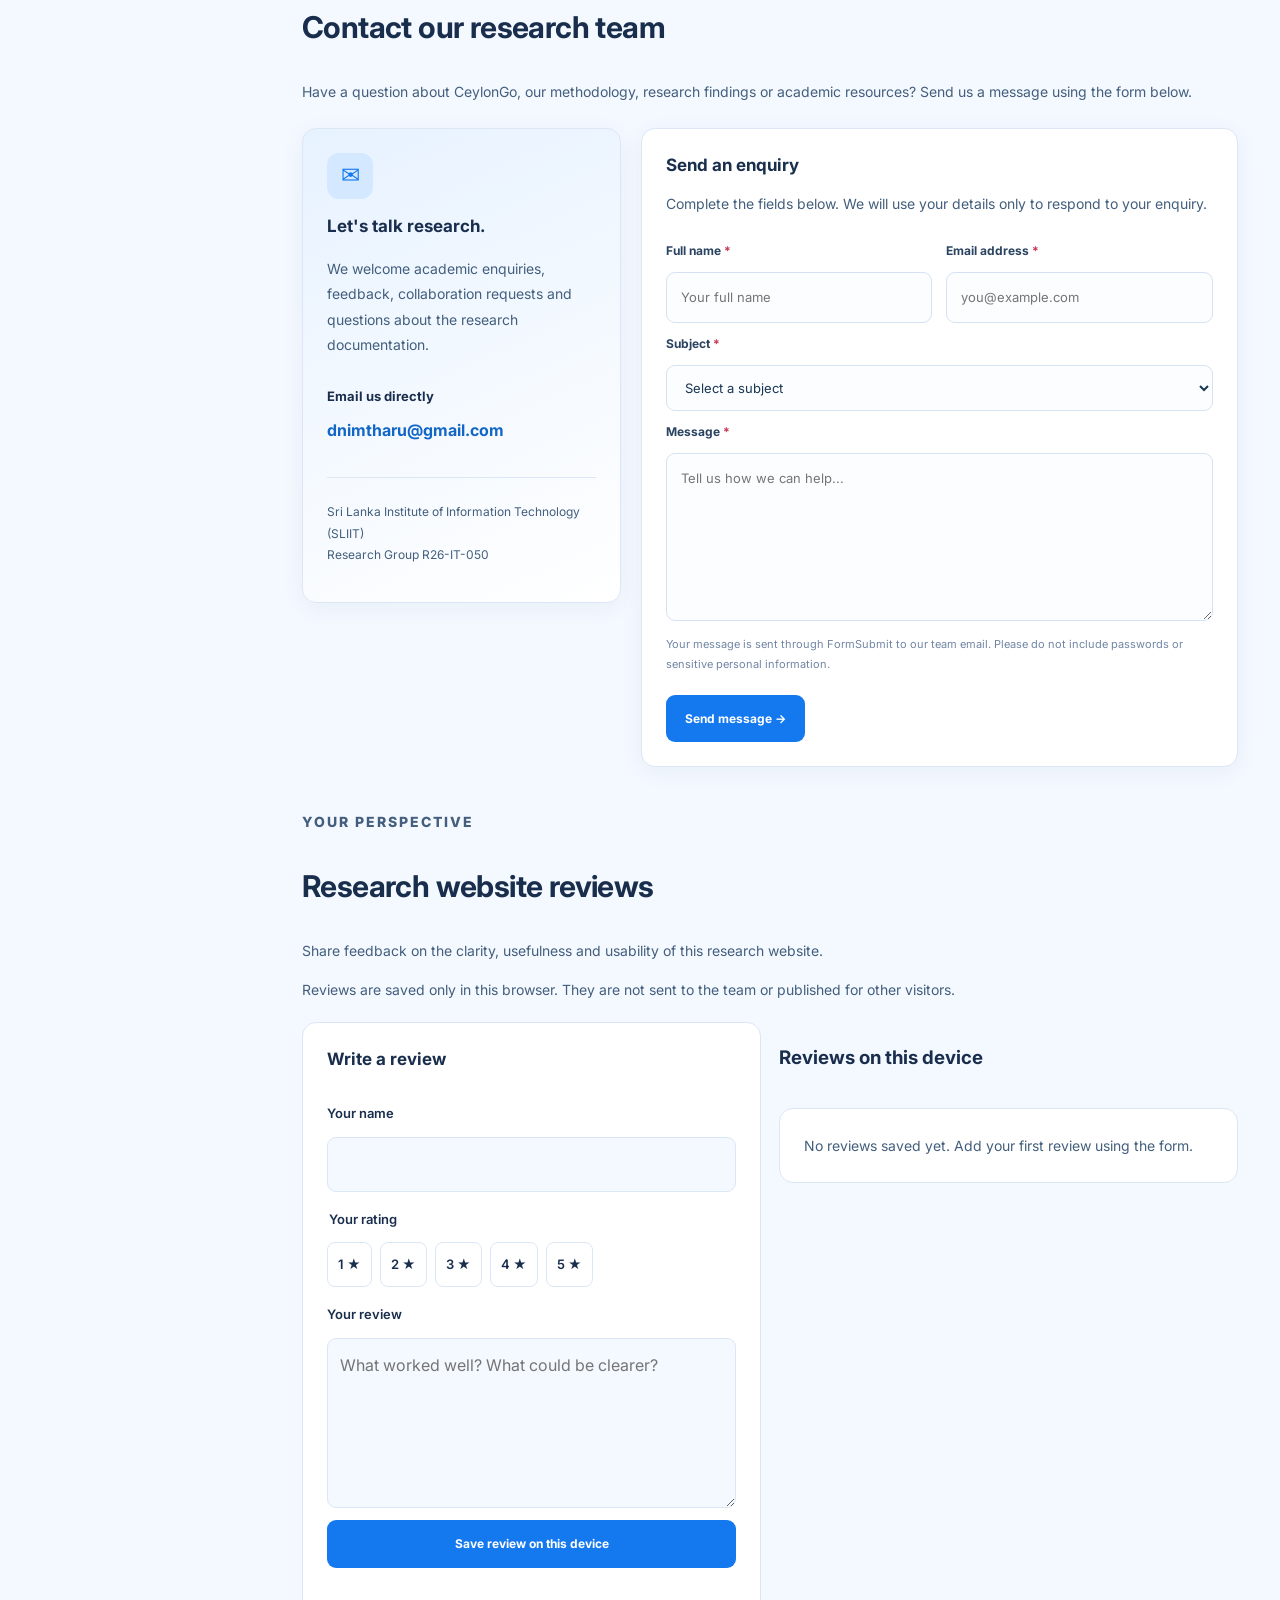
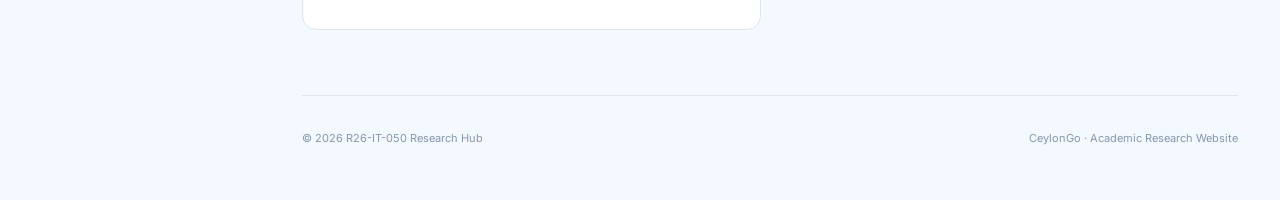
==== commit a49858bb: "finel" ====
--- a/research-hub/index.html
+++ b/research-hub/index.html
@@ -128,7 +128,7 @@
       </div>
 
       <nav class="section-nav" aria-label="Research sections">
-<a href="#home">Home</a><a href="#domain">Research domain</a><a href="#methodology">Methodology</a><a href="#results">Results</a><a href="#milestones">Milestones</a><a href="#library">Documents &amp; slides</a><a href="#team">About us</a><a href="#reviews">Reviews</a><a href="#contact">Contact us</a></nav><p class="nav-title">FILE LIBRARY</p>
+<a href="#home">Home</a><a href="#domain">Research domain</a><a href="#methodology">Methodology</a><a href="#results">Results</a><a href="#milestones">Milestones</a><a href="#library">Documents &amp; slides</a><a href="#group-characteristics">Group Characteristics</a><a href="#team">About us</a><a href="#proposal-gallery">Research Proposal Presentation Gallery</a><a href="#reviews">Reviews</a><a href="#contact">Contact us</a></nav><p class="nav-title">FILE LIBRARY</p>
 
       <nav aria-label="File categories">
 
@@ -273,7 +273,21 @@
 
         </section>
 
-<section id="overview" class="research-section"><p class="eyebrow">CEYLONGO RESEARCH</p><h2>Our research</h2><p>CeylonGo is a research prototype developed to support tourism planning in Sri Lanka by connecting accommodation and activity selection, personalised itinerary planning, route and vehicle advice, and landmark information. The project addresses the difficulty of combining fragmented travel information with individual preferences and practical journey constraints. Its implementation combines a React Native/Expo application, Express and Flask services, Neo4j graph retrieval, machine-learning models, and external information services. Natural-language requests support hotel-centred package suggestions; a relevance classifier and heuristic optimisation support itinerary construction; historical hazard classification informs route and vehicle recommendations; and image recognition links supported landmarks to contextual information and an optional conversational guide. Stored experiments provide separate evidence for route-severity classification, user–place relevance, and landmark recognition. These results measure different tasks and do not establish a single platform accuracy. Important limitations include incomplete data provenance, restricted geographic coverage, differences between landmark training and serving, and missing end-to-end user and field evaluations. The contribution is an integrated decision-support prototype whose recommendations expose constraints and uncertainty, with further validation required before broader operational use.</p></section><section id="domain" class="research-section"><p class="eyebrow">CEYLONGO RESEARCH</p><h2>Research domain</h2><div class="research-grid"><article class="research-card"><h3>Problem &amp; research gap</h3><p>Travellers must reconcile accommodation, activities, journey time, transport suitability and landmark information across separate sources. Our research addresses the integration of these decisions while preserving preferences and communicating uncertainty.</p><p>The contribution is a connected decision-support prototype. A systematic review establishing field-wide novelty has not yet been documented.</p></article><article class="research-card"><h3>Objectives</h3><p>Develop and examine a unified Sri Lankan tourism prototype that connects package selection, itinerary planning, mobility advice and landmark information.</p><ul><li>Connect four research components through shared interfaces.</li><li>Preserve traveller preferences and practical constraints.</li><li>Explain recommendations using structured evidence.</li><li>Evaluate component performance and identify deployment limitations.</li></ul></article></div><details><summary>Literature survey &amp; research foundations</summary><p>The project reports discuss retrieval-augmented generation, graph retrieval, gradient boosting, road routing, relevance classification, heuristic optimisation and landmark recognition.</p><ul><li>Lewis et al. (2020), Retrieval-Augmented Generation for Knowledge-Intensive NLP Tasks.</li><li>Friedman (2001), Greedy Function Approximation: A Gradient Boosting Machine.</li><li>Geisberger et al. (2008), Contraction Hierarchies: Faster and Simpler Hierarchical Routing in Road Networks.</li><li>Sandler et al. (2018), MobileNetV2: Inverted Residuals and Linear Bottlenecks.</li><li>Cortes and Vapnik (1995), Support-Vector Networks.</li><li>Dosovitskiy et al. (2021), An Image Is Worth 16×16 Words: Transformers for Image Recognition at Scale.</li></ul><p>References are recorded in the project reports; this is a narrative overview of the research foundations.</p></details></section><section id="methodology" class="research-section"><p class="eyebrow">CEYLONGO RESEARCH</p><h2>Methodology &amp; research components</h2><p>Prototype development combines structured tourism data, graph queries, classifiers, optimisation and optional language generation. GraphRAG is not applied uniformly to all components.</p><div class="research-grid"><article class="research-card"><h3>Intelligent Tour Package Generation</h3><p class="member-id">IT22895196</p><p>Natural-language preferences → validated Neo4j queries → ranked hotel and activity suggestions. Ollama assists preference extraction; package assembly uses deterministic rules.</p><p><strong>Limitation:</strong> Activity-data ingestion and travel-time feasibility require further validation.</p></article><article class="research-card"><h3>Context-Aware Itinerary Optimizer</h3><p class="member-id">IT22224866</p><p>Interests, location and available time → relevance ranking and genetic-algorithm selection → road-time scheduling with OSRM. The current catalogue covers 40 places in Kandy, Matale and Nuwara Eliya.</p><p><strong>Limitation:</strong> Visit durations are estimates; opening windows are supplied by users. Field-trip timing remains unvalidated.</p></article><article class="research-card"><h3>Intelligent Mobility, Route-Risk & Vehicle Selection</h3><p class="member-id">IT22555458</p><p>Route, passengers and budget → historical evidence retrieval and Gradient Boosting classification → vehicle shortlist and cost estimate.</p><p><strong>Limitation:</strong> Historical severity is not accident probability. Exact road-segment matching and independent safety validation remain outstanding.</p></article><article class="research-card"><h3>AI Landmark Recognition & Tourist Information</h3><p class="member-id">IT22214720</p><p>Image → MobileNetV2 features with SVM or TFLite inference → one of 17 landmark classes and contextual information. An optional Gemini guide supports questions.</p><p><strong>Limitation:</strong> Training and serving pipelines need reconciliation; recognition of unknown landmarks and guide factuality remain unmeasured.</p></article></div><h3>System architecture</h3><p>React Native / Expo application → Express and Flask services → Neo4j, MongoDB and local CSV/model artifacts. External providers support routing, geocoding, weather, hotel offers and optional language generation.</p><div class="tech-list"><span>React Native / Expo</span><span>Node.js / Express</span><span>Python / Flask</span><span>Neo4j / Cypher</span><span>MongoDB / Mongoose</span><span>scikit-learn</span><span>TensorFlow / Keras</span><span>Ollama</span><span>Gemini</span><span>OSRM / OpenStreetMap</span><span>Nominatim / Geoapify</span><span>OpenWeather</span><span>LiteAPI / Nuitee</span></div><details><summary>Data and evaluation approach</summary><ul><li>Packages: 1,830 hotel rows and 2,000 activity rows; an activity-loader filename mismatch remains.</li><li>Itinerary: 40 source-traced points of interest; v1 evaluation uses 60 human-reviewed pairs from held-out Kandy profiles.</li><li>Mobility: 598 derived training records across 22 route groups; only 135 records have matching road profiles. Evaluation reserves unseen route groups.</li><li>Landmarks: notebook records 5,500 images with a 4,400/1,100 training/validation split across 17 classes. Raw collection provenance needs confirmation.</li></ul></details></section><section id="results" class="research-section"><p class="eyebrow">CEYLONGO RESEARCH</p><h2>Results &amp; limitations</h2><p>These are recorded component experiments from the supplied project review. They measure different tasks and do not establish a single platform accuracy or verified production performance.</p><div class="table-scroll"><table><thead><tr><th>Experiment</th><th>Recorded result</th><th>Scope</th></tr></thead><tbody><tr><td>Route-severity Gradient Boosting</td><td>88.20% accuracy · Macro-F1 0.8780</td><td>Internal severity-derived labels; reserved route-group holdout.</td></tr><tr><td>Itinerary relevance v1</td><td>68.33% accuracy · Macro-F1 0.5196</td><td>60 human-reviewed pairs; three held-out Kandy profiles.</td></tr><tr><td>Itinerary relevance v2 candidate</td><td>60.00% accuracy · Macro-F1 0.5775</td><td>Separate single-reviewer extension; activation gate failed.</td></tr><tr><td>Landmark deep features + SVM</td><td>93.18% validation accuracy · Weighted-F1 93.23%</td><td>Reused 1,100-image validation partition; not serving accuracy.</td></tr><tr><td>Landmark model comparison</td><td>CNN 49.45% · MobileNetV2 85.55% · ViT 42.55%</td><td>Saved notebook validation results.</td></tr></tbody></table></div><h3>Conclusions &amp; next steps</h3><p>The prototype connects complementary tourism decisions and provides component-level experimental evidence. An integrated user study, measured field-trip timing, package relevance benchmark, chatbot factuality evaluation and independent safety evaluation are still needed.</p><p>Future work includes authoritative data sourcing, broader geographic coverage, exact road matching, consistent landmark training and serving, independent test sets and recorded end-to-end trials.</p></section><section id="milestones" class="research-section"><p class="eyebrow">CEYLONGO RESEARCH</p><h2>Project milestones</h2><p>Assessment dates and marks allocations are awaiting confirmation from the official course schedule. Available materials do not imply an assessment has been completed.</p><details><summary>Project Proposal</summary><p>Four individual proposal reports are available in the document library.</p><p>Date: To be confirmed · Marks allocation: To be confirmed</p></details><details><summary>Progress Presentation 1</summary><p>The team has identified the supplied 29-slide deck as PP1. Its original filename says Project Proposal presentation; it is listed once in the library with both labels.</p><p>Date: To be confirmed · Marks allocation: To be confirmed</p></details><details><summary>Progress Presentation 2</summary><p>Progress Presentation 2 slides are available in the document library.</p><p>Date: To be confirmed · Marks allocation: To be confirmed</p></details><details><summary>Final Assessment</summary><p>Final reports and final presentation have not yet been supplied for this website.</p><p>Date: To be confirmed · Marks allocation: To be confirmed</p></details><details><summary>Website Viva</summary><p>Scheduled for the same day as the final research presentation, according to the course notice. Exact schedule to be confirmed.</p><p>Date: To be confirmed · Marks allocation: To be confirmed</p></details></section>
+<section id="overview" class="research-section"><p class="eyebrow">CEYLONGO RESEARCH</p><h2>Our research</h2><p>CeylonGo is a research prototype developed to support tourism planning in Sri Lanka by connecting accommodation and activity selection, personalised itinerary planning, route and vehicle advice, and landmark information. The project addresses the difficulty of combining fragmented travel information with individual preferences and practical journey constraints. Its implementation combines a React Native/Expo application, Express and Flask services, Neo4j graph retrieval, machine-learning models, and external information services. Natural-language requests support hotel-centred package suggestions; a relevance classifier and heuristic optimisation support itinerary construction; historical hazard classification informs route and vehicle recommendations; and image recognition links supported landmarks to contextual information and an optional conversational guide. Stored experiments provide separate evidence for route-severity classification, user–place relevance, and landmark recognition. These results measure different tasks and do not establish a single platform accuracy. Important limitations include incomplete data provenance, restricted geographic coverage, differences between landmark training and serving, and missing end-to-end user and field evaluations. The contribution is an integrated decision-support prototype whose recommendations expose constraints and uncertainty, with further validation required before broader operational use.</p></section><section id="domain" class="research-section"><p class="eyebrow">CEYLONGO RESEARCH</p><h2>Research domain</h2><div class="research-grid"><article class="research-card"><h3>Problem &amp; research gap</h3><p>Travellers must reconcile accommodation, activities, journey time, transport suitability and landmark information across separate sources. Our research addresses the integration of these decisions while preserving preferences and communicating uncertainty.</p><p>The contribution is a connected decision-support prototype. A systematic review establishing field-wide novelty has not yet been documented.</p></article><article class="research-card"><h3>Objectives</h3><p>Develop and examine a unified Sri Lankan tourism prototype that connects package selection, itinerary planning, mobility advice and landmark information.</p><ul><li>Connect four research components through shared interfaces.</li><li>Preserve traveller preferences and practical constraints.</li><li>Explain recommendations using structured evidence.</li><li>Evaluate component performance and identify deployment limitations.</li></ul></article></div><details><summary>Literature survey &amp; research foundations</summary><p>The project reports discuss retrieval-augmented generation, graph retrieval, gradient boosting, road routing, relevance classification, heuristic optimisation and landmark recognition.</p><ul><li>Lewis et al. (2020), Retrieval-Augmented Generation for Knowledge-Intensive NLP Tasks.</li><li>Friedman (2001), Greedy Function Approximation: A Gradient Boosting Machine.</li><li>Geisberger et al. (2008), Contraction Hierarchies: Faster and Simpler Hierarchical Routing in Road Networks.</li><li>Sandler et al. (2018), MobileNetV2: Inverted Residuals and Linear Bottlenecks.</li><li>Cortes and Vapnik (1995), Support-Vector Networks.</li><li>Dosovitskiy et al. (2021), An Image Is Worth 16×16 Words: Transformers for Image Recognition at Scale.</li></ul><p>References are recorded in the project reports; this is a narrative overview of the research foundations.</p></details>
+<details class="taf-background"><summary>Research gap, objectives and proposed novelty from the TAF</summary>
+<p>The Topic Assessment Form records the project's original motivation and proposed scope. Its planned trust, live-incident and emergency-response features are not claims about the current prototype.</p>
+<h3>Research problem</h3><p>The TAF describes fragmented travel planning: independent travellers must combine accommodation, transport, guides and safety information from separate sources. It highlights difficulties with complex preferences, language barriers, service trust and local travel hazards (pages 1–3).</p>
+<h3>Gaps identified in the TAF</h3><ul>
+<li><strong>Fragmented planning:</strong> accommodation, activities and transport decisions need to be coordinated around one trip.</li>
+<li><strong>Contextual safety:</strong> the proposal seeks better integration of local hazards, weather and travel conditions into guidance.</li>
+<li><strong>Trust in feedback:</strong> the proposal identifies unreliable reviews as a motivation for investigating community-based trust assessment.</li>
+<li><strong>Emergency coordination:</strong> the original scope explores reducing language and location-sharing barriers during emergencies.</li>
+</ul>
+<h3>Original objective and proposed novelty</h3><p>The TAF proposes an integrated AI-assisted tourism ecosystem combining graph-grounded package planning, community feedback, contextual safety mapping and emergency coordination. Its intended contribution is to reason across connected tourism services and traveller constraints instead of selecting each service independently (pages 4 and 8–13).</p>
+<h3>Relationship to the current research</h3><p>The current documented components are package generation, itinerary optimisation, mobility and route-risk advice, and landmark recognition. The original TAF provides background; the methodology and results sections describe the later prototype and its measured limitations. The website review form is local website feedback, not the proposed tourism trust-scoring system.</p>
+<p><a href="assets/files/taf-r26-it-050.pdf" target="_blank" rel="noopener">Read the original TAF: problem and gaps, pages 1–3; objectives and novelty, pages 8–13</a>. The TAF's claims about existing systems and its cited references have not been independently verified here.</p>
+</details>
+</section><section id="methodology" class="research-section"><p class="eyebrow">CEYLONGO RESEARCH</p><h2>Methodology &amp; research components</h2><p>Prototype development combines structured tourism data, graph queries, classifiers, optimisation and optional language generation. GraphRAG is not applied uniformly to all components.</p><div class="research-grid"><article class="research-card"><h3>Intelligent Tour Package Generation</h3><p class="member-id">IT22895196</p><p>Natural-language preferences → validated Neo4j queries → ranked hotel and activity suggestions. Ollama assists preference extraction; package assembly uses deterministic rules.</p><p><strong>Limitation:</strong> Activity-data ingestion and travel-time feasibility require further validation.</p></article><article class="research-card"><h3>Context-Aware Itinerary Optimizer</h3><p class="member-id">IT22224866</p><p>Interests, location and available time → relevance ranking and genetic-algorithm selection → road-time scheduling with OSRM. The current catalogue covers 40 places in Kandy, Matale and Nuwara Eliya.</p><p><strong>Limitation:</strong> Visit durations are estimates; opening windows are supplied by users. Field-trip timing remains unvalidated.</p></article><article class="research-card"><h3>Intelligent Mobility, Route-Risk & Vehicle Selection</h3><p class="member-id">IT22555458</p><p>Route, passengers and budget → historical evidence retrieval and Gradient Boosting classification → vehicle shortlist and cost estimate.</p><p><strong>Limitation:</strong> Historical severity is not accident probability. Exact road-segment matching and independent safety validation remain outstanding.</p></article><article class="research-card"><h3>AI Landmark Recognition & Tourist Information</h3><p class="member-id">IT22214720</p><p>Image → MobileNetV2 features with SVM or TFLite inference → one of 17 landmark classes and contextual information. An optional Gemini guide supports questions.</p><p><strong>Limitation:</strong> Training and serving pipelines need reconciliation; recognition of unknown landmarks and guide factuality remain unmeasured.</p></article></div><h3>System architecture</h3><p>React Native / Expo application → Express and Flask services → Neo4j, MongoDB and local CSV/model artifacts. External providers support routing, geocoding, weather, hotel offers and optional language generation.</p><div class="tech-list"><span>React Native / Expo</span><span>Node.js / Express</span><span>Python / Flask</span><span>Neo4j / Cypher</span><span>MongoDB / Mongoose</span><span>scikit-learn</span><span>TensorFlow / Keras</span><span>Ollama</span><span>Gemini</span><span>OSRM / OpenStreetMap</span><span>Nominatim / Geoapify</span><span>OpenWeather</span><span>LiteAPI / Nuitee</span></div><details><summary>Data and evaluation approach</summary><ul><li>Packages: 1,830 hotel rows and 2,000 activity rows; an activity-loader filename mismatch remains.</li><li>Itinerary: 40 source-traced points of interest; v1 evaluation uses 60 human-reviewed pairs from held-out Kandy profiles.</li><li>Mobility: 598 derived training records across 22 route groups; only 135 records have matching road profiles. Evaluation reserves unseen route groups.</li><li>Landmarks: notebook records 5,500 images with a 4,400/1,100 training/validation split across 17 classes. Raw collection provenance needs confirmation.</li></ul></details></section><section id="results" class="research-section"><p class="eyebrow">CEYLONGO RESEARCH</p><h2>Results &amp; limitations</h2><p>These are recorded component experiments from the supplied project review. They measure different tasks and do not establish a single platform accuracy or verified production performance.</p><div class="table-scroll"><table><thead><tr><th>Experiment</th><th>Recorded result</th><th>Scope</th></tr></thead><tbody><tr><td>Route-severity Gradient Boosting</td><td>88.20% accuracy · Macro-F1 0.8780</td><td>Internal severity-derived labels; reserved route-group holdout.</td></tr><tr><td>Itinerary relevance v1</td><td>68.33% accuracy · Macro-F1 0.5196</td><td>60 human-reviewed pairs; three held-out Kandy profiles.</td></tr><tr><td>Itinerary relevance v2 candidate</td><td>60.00% accuracy · Macro-F1 0.5775</td><td>Separate single-reviewer extension; activation gate failed.</td></tr><tr><td>Landmark deep features + SVM</td><td>93.18% validation accuracy · Weighted-F1 93.23%</td><td>Reused 1,100-image validation partition; not serving accuracy.</td></tr><tr><td>Landmark model comparison</td><td>CNN 49.45% · MobileNetV2 85.55% · ViT 42.55%</td><td>Saved notebook validation results.</td></tr></tbody></table></div><h3>Conclusions &amp; next steps</h3><p>The prototype connects complementary tourism decisions and provides component-level experimental evidence. An integrated user study, measured field-trip timing, package relevance benchmark, chatbot factuality evaluation and independent safety evaluation are still needed.</p><p>Future work includes authoritative data sourcing, broader geographic coverage, exact road matching, consistent landmark training and serving, independent test sets and recorded end-to-end trials.</p></section><section id="milestones" class="research-section"><p class="eyebrow">CEYLONGO RESEARCH</p><h2>Project milestones</h2><p>Assessment dates and marks allocations are awaiting confirmation from the official course schedule. Available materials do not imply an assessment has been completed.</p><details><summary>Project Proposal</summary><p>Four individual proposal reports are available in the document library.</p><p>Date: To be confirmed · Marks allocation: To be confirmed</p></details><details><summary>Progress Presentation 1</summary><p>The team has identified the supplied 29-slide deck as PP1. Its original filename says Project Proposal presentation; it is listed once in the library with both labels.</p><p>Date: To be confirmed · Marks allocation: To be confirmed</p></details><details><summary>Progress Presentation 2</summary><p>Progress Presentation 2 slides are available in the document library.</p><p>Date: To be confirmed · Marks allocation: To be confirmed</p></details><details><summary>Final Assessment</summary><p>Final reports and final presentation have not yet been supplied for this website.</p><p>Date: To be confirmed · Marks allocation: To be confirmed</p></details><details><summary>Website Viva</summary><p>Scheduled for the same day as the final research presentation, according to the course notice. Exact schedule to be confirmed.</p><p>Date: To be confirmed · Marks allocation: To be confirmed</p></details></section>
         <!-- =========================
              STATISTICS
         ========================== -->
@@ -422,7 +436,22 @@
 
         </section>
 
-<section id="pending-materials" class="research-section"><p class="eyebrow">CEYLONGO RESEARCH</p><h2>Upcoming research materials</h2><p>Project charter, checklists, the common final report, four individual final reports, completed research paper and final slides will be linked when supplied. The IEEE file in the library is a template, not a completed paper.</p></section><section id="team" class="research-section"><p class="eyebrow">CEYLONGO RESEARCH</p><h2>Meet the research team</h2><p>Sri Lanka Institute of Information Technology · Group R26-IT-050</p><div class="research-grid"><article class="research-card"><h3>Deniyawatte D.G.A.D.N.</h3><p class="member-id">IT22895196</p><p>Intelligent Tour Package Generation</p><a href="mailto:it22895196@my.sliit.lk">it22895196@my.sliit.lk</a></article><article class="research-card"><h3>Kumarasinghe K.G.A.M.S.D.C.</h3><p class="member-id">IT22224866</p><p>Context-Aware Itinerary Optimizer</p><a href="mailto:it22224866@my.sliit.lk">it22224866@my.sliit.lk</a></article><article class="research-card"><h3>Wijesinghe I.D.W.</h3><p class="member-id">IT22555458</p><p>Intelligent Mobility, Route-Risk &amp; Vehicle Selection</p><a href="mailto:it22555458@my.sliit.lk">it22555458@my.sliit.lk</a></article><article class="research-card"><h3>Madushan M.</h3><p class="member-id">IT22214720</p><p>AI Landmark Recognition &amp; Tourist Information</p><a href="mailto:it22214720@my.sliit.lk">it22214720@my.sliit.lk</a></article></div><div class="research-grid"><article class="research-card"><h3>Supervisor</h3><p>Dilani Lunugalage</p></article><article class="research-card"><h3>Co-supervisor</h3><p>Dulani Jayasinghe</p></article></div></section><section id="contact" class="research-section contact-section">
+<section id="pending-materials" class="research-section"><p class="eyebrow">CEYLONGO RESEARCH</p><h2>Upcoming research materials</h2><p>Project charter, checklists, the common final report, four individual final reports, completed research paper and final slides will be linked when supplied. The IEEE file in the library is a template, not a completed paper.</p></section><section id="group-characteristics" class="research-section">
+<p class="eyebrow">R26-IT-050 · TEAM APPROACH</p><h2>Group Characteristics</h2>
+<p>CeylonGo brings together four student researchers with individual responsibilities across one tourism decision-support prototype.</p>
+<div class="research-grid">
+<article class="research-card"><h3>Individual responsibilities</h3><p>Deniyawatte develops tour package generation; Wijesinghe focuses on mobility, route risk and vehicle selection; Kumarasinghe develops itinerary optimisation; and Madushan works on landmark recognition and tourist information.</p></article>
+<article class="research-card"><h3>Collaboration and integration</h3><p>The four components contribute to a shared travel-planning journey. Their interfaces connect preferences, destinations, schedules and travel constraints while retaining distinct component responsibilities.</p></article>
+<article class="research-card"><h3>Research and evaluation</h3><p>The project combines literature review, prototype development and component experiments. Evaluation results are reported with their datasets and limitations; component accuracy is not treated as overall platform accuracy.</p></article>
+<article class="research-card"><h3>Technical problem-solving</h3><p>The work combines graph retrieval, machine learning, optimisation and external information services. Current challenges include data provenance, travel-time feasibility, model consistency and integrated validation.</p></article>
+</div></section>
+<section id="team" class="research-section"><p class="eyebrow">CEYLONGO RESEARCH</p><h2>Meet the research team</h2><p>Sri Lanka Institute of Information Technology · Group R26-IT-050</p><div class="research-grid"><article class="research-card"><img class="member-photo" src="images/research-gallery/it22895196.webp" alt="Portrait of Deniyawatte D.G.A.D.N." width="666" height="1000" loading="lazy" decoding="async"><h3>Deniyawatte D.G.A.D.N.</h3><p class="member-id">IT22895196</p><p>Intelligent Tour Package Generation</p><a href="mailto:it22895196@my.sliit.lk">it22895196@my.sliit.lk</a></article><article class="research-card"><img class="member-photo" src="images/research-gallery/it22224866.webp" alt="Portrait of Kumarasinghe K.G.A.M.S.D.C." width="667" height="1000" loading="lazy" decoding="async"><h3>Kumarasinghe K.G.A.M.S.D.C.</h3><p class="member-id">IT22224866</p><p>Context-Aware Itinerary Optimizer</p><a href="mailto:it22224866@my.sliit.lk">it22224866@my.sliit.lk</a></article><article class="research-card"><img class="member-photo" src="images/research-gallery/it22555458.webp" alt="Portrait of Wijesinghe I.D.W." width="800" height="994" loading="lazy" decoding="async"><h3>Wijesinghe I.D.W.</h3><p class="member-id">IT22555458</p><p>Intelligent Mobility, Route-Risk &amp; Vehicle Selection</p><a href="mailto:it22555458@my.sliit.lk">it22555458@my.sliit.lk</a></article><article class="research-card"><img class="member-photo" src="images/research-gallery/it22214720.webp" alt="Portrait of Madushan M." width="563" height="1000" loading="lazy" decoding="async"><h3>Madushan M.</h3><p class="member-id">IT22214720</p><p>AI Landmark Recognition &amp; Tourist Information</p><a href="mailto:it22214720@my.sliit.lk">it22214720@my.sliit.lk</a></article></div><div class="research-grid"><article class="research-card"><h3>Supervisor</h3><p>Dilani Lunugalage</p></article><article class="research-card"><h3>Co-supervisor</h3><p>Dulani Jayasinghe</p></article></div></section><section id="proposal-gallery" class="research-section">
+<p class="eyebrow">FROM THE SUPPLIED PRESENTATION</p><h2>Research Proposal Presentation Gallery</h2>
+<p>Member portraits embedded in the research proposal presentation. The supplied deck does not contain verified photographs of the team presenting together or of a proposal assessment event.</p>
+<div class="research-gallery"><figure class="research-card gallery-card"><a href="images/research-gallery/it22895196-original.jpg" target="_blank" rel="noopener"><img src="images/research-gallery/it22895196.webp" alt="Portrait of Deniyawatte D.G.A.D.N., IT22895196, included on proposal slide 7" width="666" height="1000" loading="lazy" decoding="async"></a><figcaption><strong>Deniyawatte D.G.A.D.N.</strong><p>IT22895196 · Proposal slide 7</p><a href="images/research-gallery/it22895196-original.jpg" target="_blank" rel="noopener">View full-size portrait</a></figcaption></figure><figure class="research-card gallery-card"><a href="images/research-gallery/it22555458-original.jpg" target="_blank" rel="noopener"><img src="images/research-gallery/it22555458.webp" alt="Portrait of Wijesinghe I.D.W., IT22555458, included on proposal slide 12" width="800" height="994" loading="lazy" decoding="async"></a><figcaption><strong>Wijesinghe I.D.W.</strong><p>IT22555458 · Proposal slide 12</p><a href="images/research-gallery/it22555458-original.jpg" target="_blank" rel="noopener">View full-size portrait</a></figcaption></figure><figure class="research-card gallery-card"><a href="images/research-gallery/it22224866-original.jpg" target="_blank" rel="noopener"><img src="images/research-gallery/it22224866.webp" alt="Portrait of Kumarasinghe K.G.A.M.S.D.C., IT22224866, included on proposal slide 17" width="667" height="1000" loading="lazy" decoding="async"></a><figcaption><strong>Kumarasinghe K.G.A.M.S.D.C.</strong><p>IT22224866 · Proposal slide 17</p><a href="images/research-gallery/it22224866-original.jpg" target="_blank" rel="noopener">View full-size portrait</a></figcaption></figure><figure class="research-card gallery-card"><a href="images/research-gallery/it22214720-original.jpg" target="_blank" rel="noopener"><img src="images/research-gallery/it22214720.webp" alt="Portrait of Madushan M., IT22214720, included on proposal slide 22" width="563" height="1000" loading="lazy" decoding="async"></a><figcaption><strong>Madushan M.</strong><p>IT22214720 · Proposal slide 22</p><a href="images/research-gallery/it22214720-original.jpg" target="_blank" rel="noopener">View full-size portrait</a></figcaption></figure></div>
+<p><a href="assets/files/file-06.pptx" download>Download the source presentation</a> · <a href="images/research-gallery/sources.json" target="_blank" rel="noopener">Image sources and slide references</a></p>
+</section>
+<section id="contact" class="research-section contact-section">
   <p class="eyebrow">GET IN TOUCH · R26-IT-050</p>
   <h2>Contact our research team</h2>
   <p>Have a question about CeylonGo, our methodology, research findings or academic resources? Send us a message using the form below.</p>
--- a/research-hub/styles.css
+++ b/research-hub/styles.css
@@ -898,3 +898,14 @@
 [data-theme=dark] #contactStatus[data-state=error] { color:#ffacba; }
 [data-theme=dark] .review-rating { color:#ffd179!important; }
 @media(max-width:480px) { .breadcrumb { display:none; } .theme-toggle { padding:10px 12px; } }
+
+/* Portraits extracted from the supplied proposal deck; preserve the full image. */
+.member-photo { display:block; width:100%; max-width:180px; height:210px; object-fit:contain; object-position:center; border-radius:12px; background:var(--bg); margin-bottom:18px; }
+.research-gallery { display:grid; grid-template-columns:repeat(4,minmax(0,1fr)); gap:18px; margin:24px 0; }
+.gallery-card { margin:0; padding:16px; }
+.gallery-card img { display:block; width:100%; height:260px; object-fit:contain; border-radius:9px; background:var(--bg); }
+.gallery-card figcaption { margin-top:16px; font-size:13px; overflow-wrap:anywhere; }
+.gallery-card figcaption p { font-size:12px; }
+.taf-background h3 { font-size:16px; margin-bottom:8px; }
+@media(max-width:1100px) { .research-gallery { grid-template-columns:repeat(2,minmax(0,1fr)); } }
+@media(max-width:600px) { .research-gallery { grid-template-columns:1fr; } .gallery-card img { height:auto; max-height:380px; } }
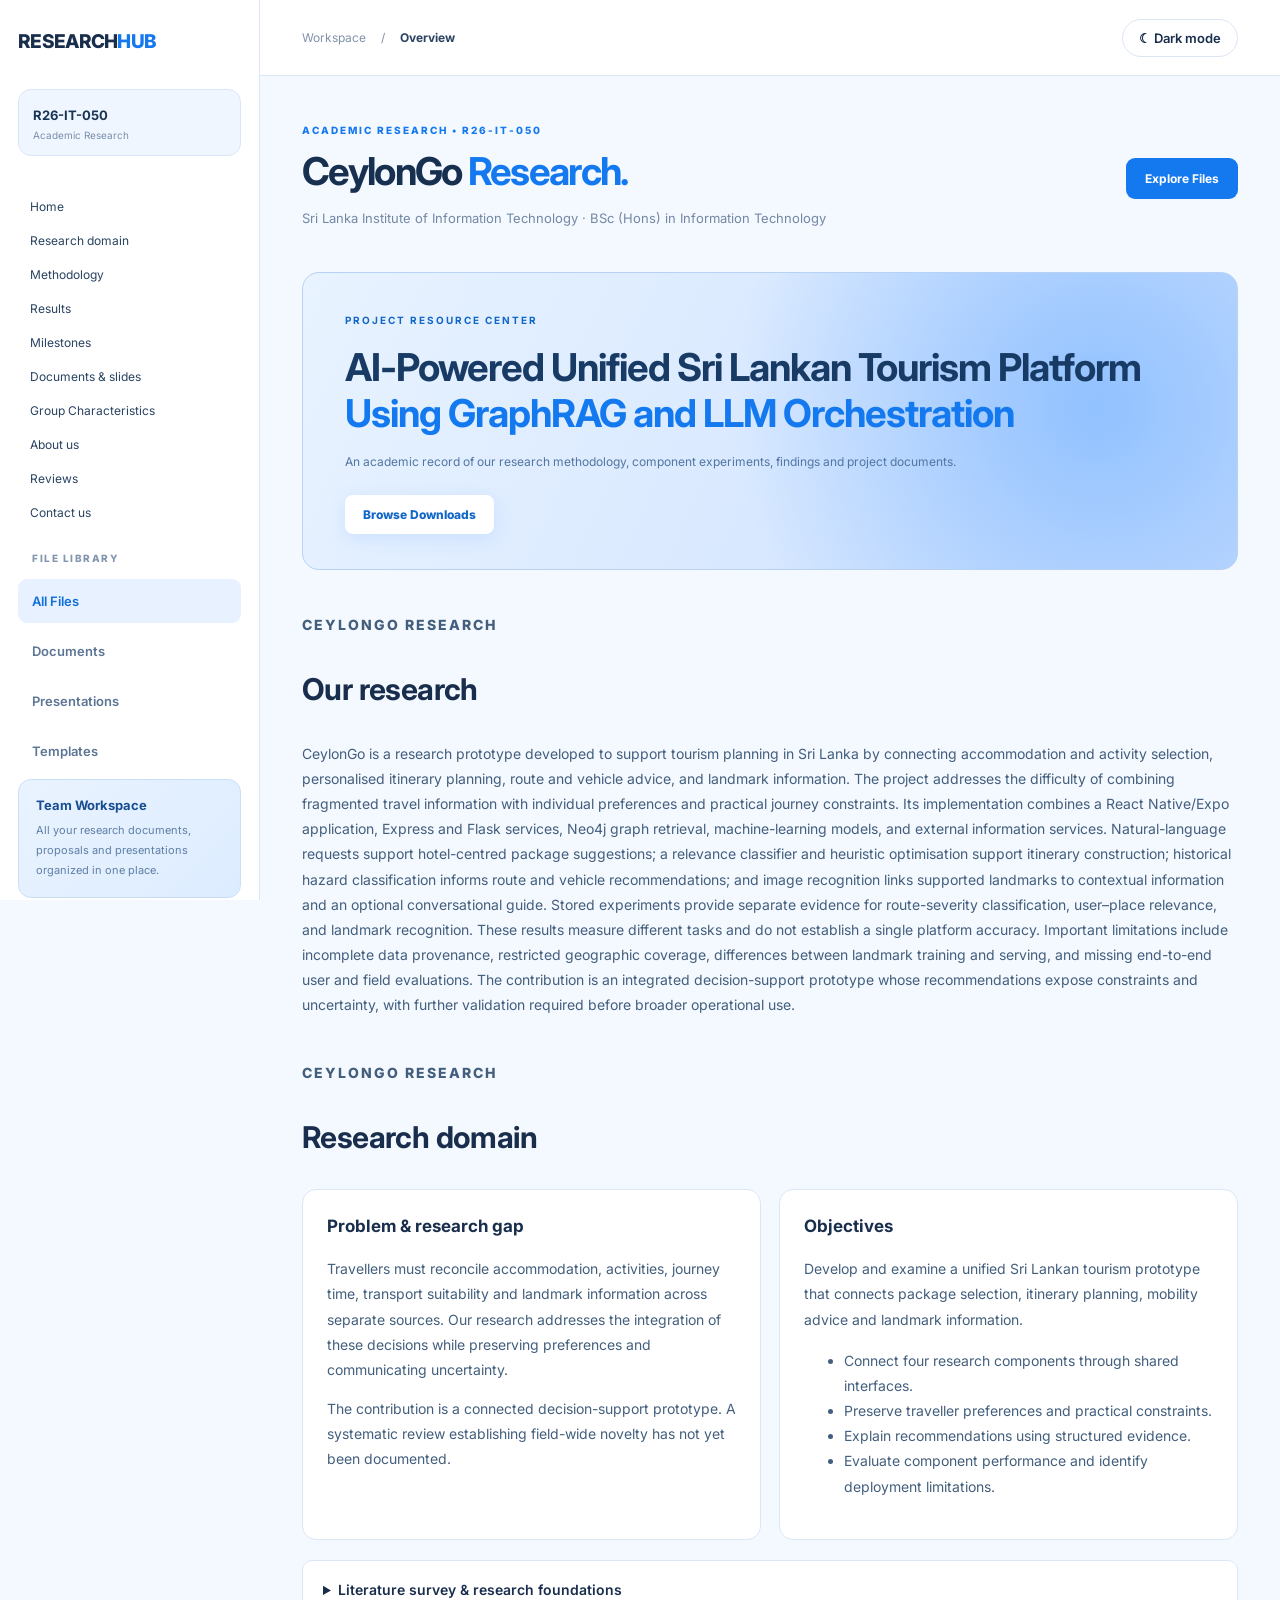
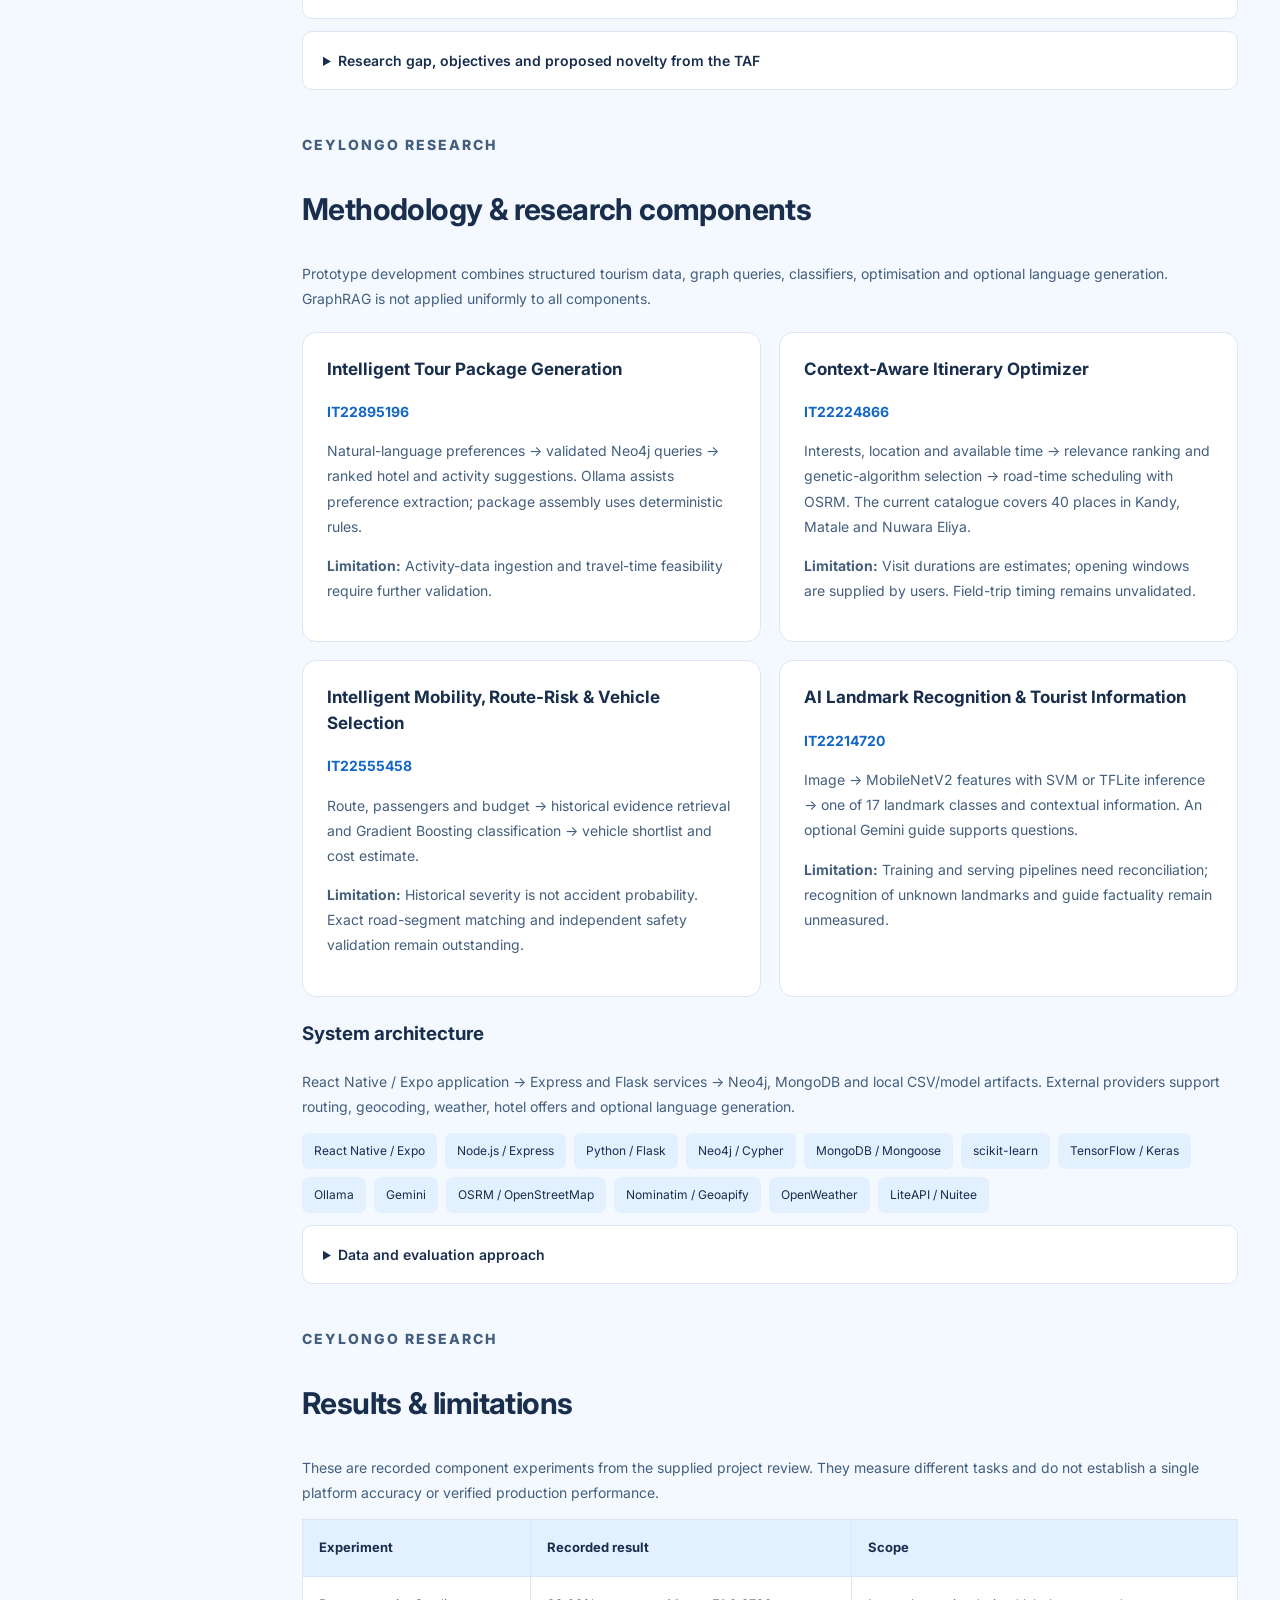
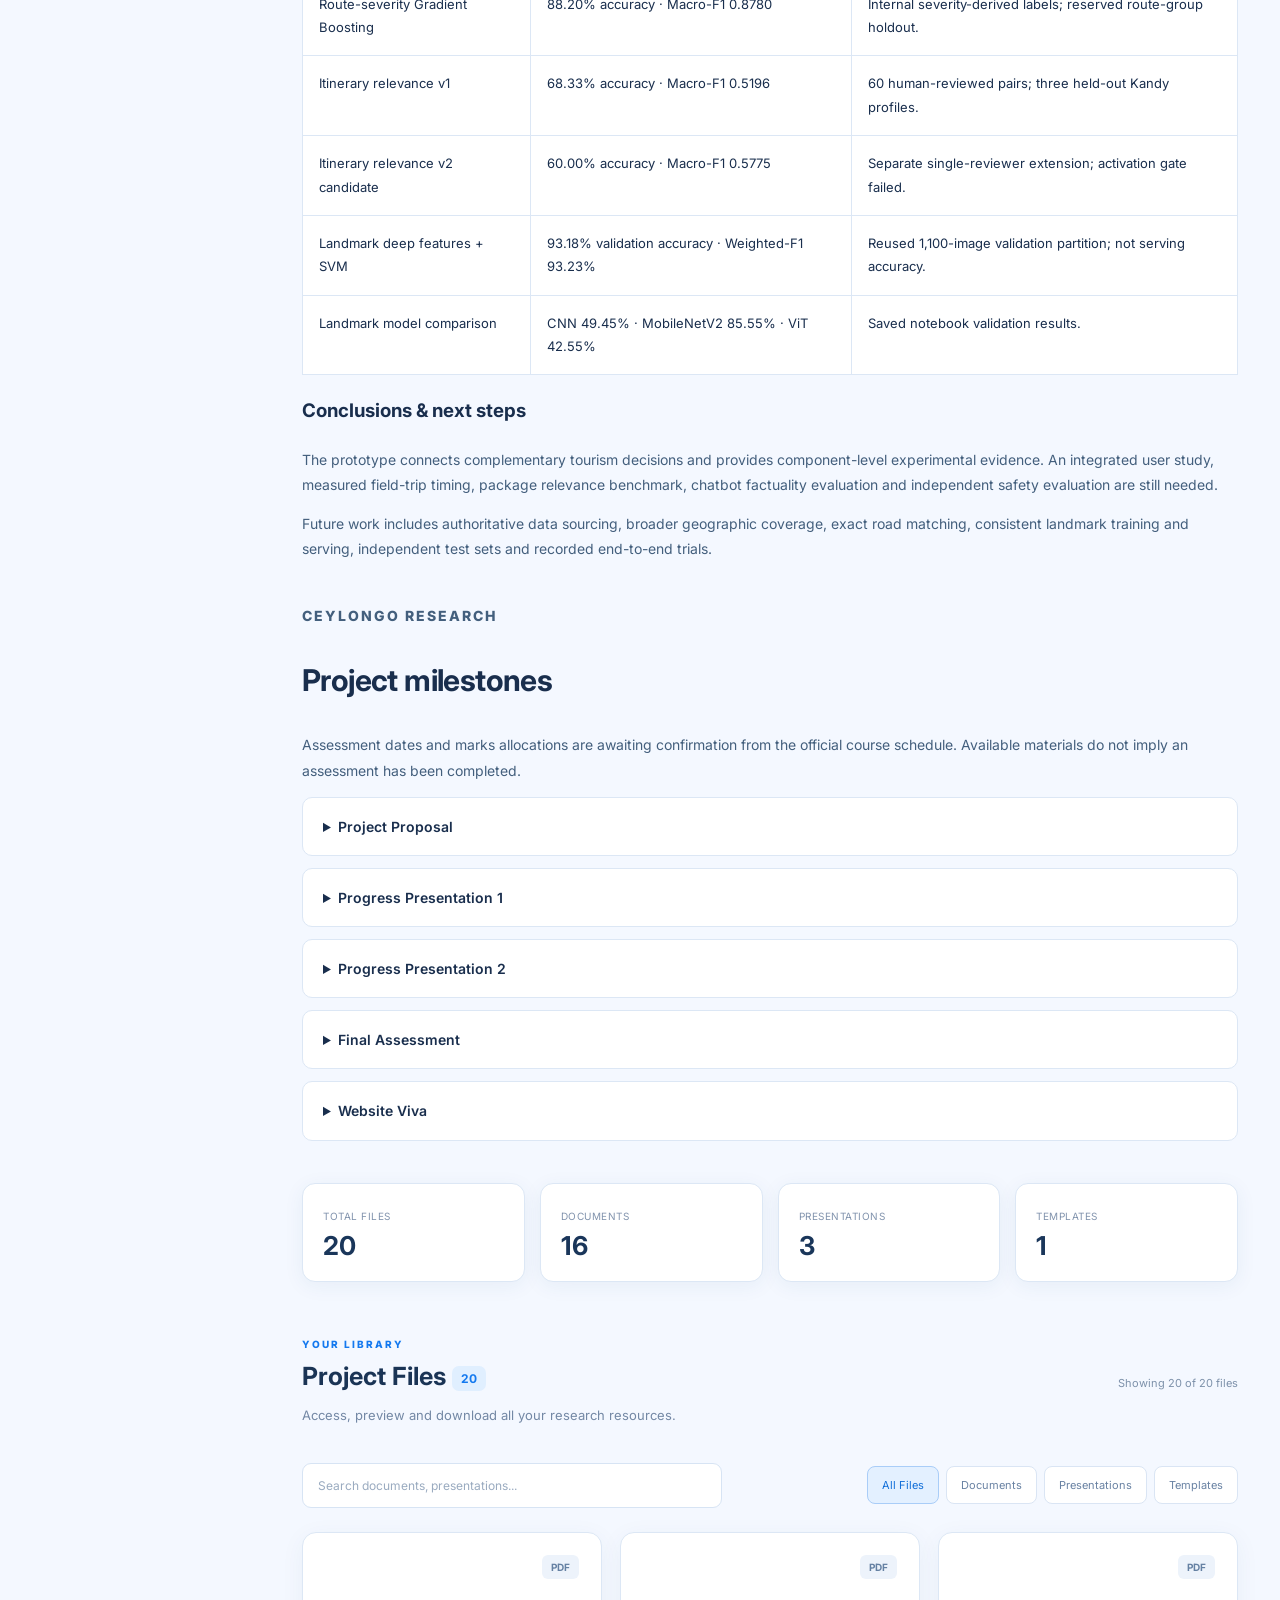
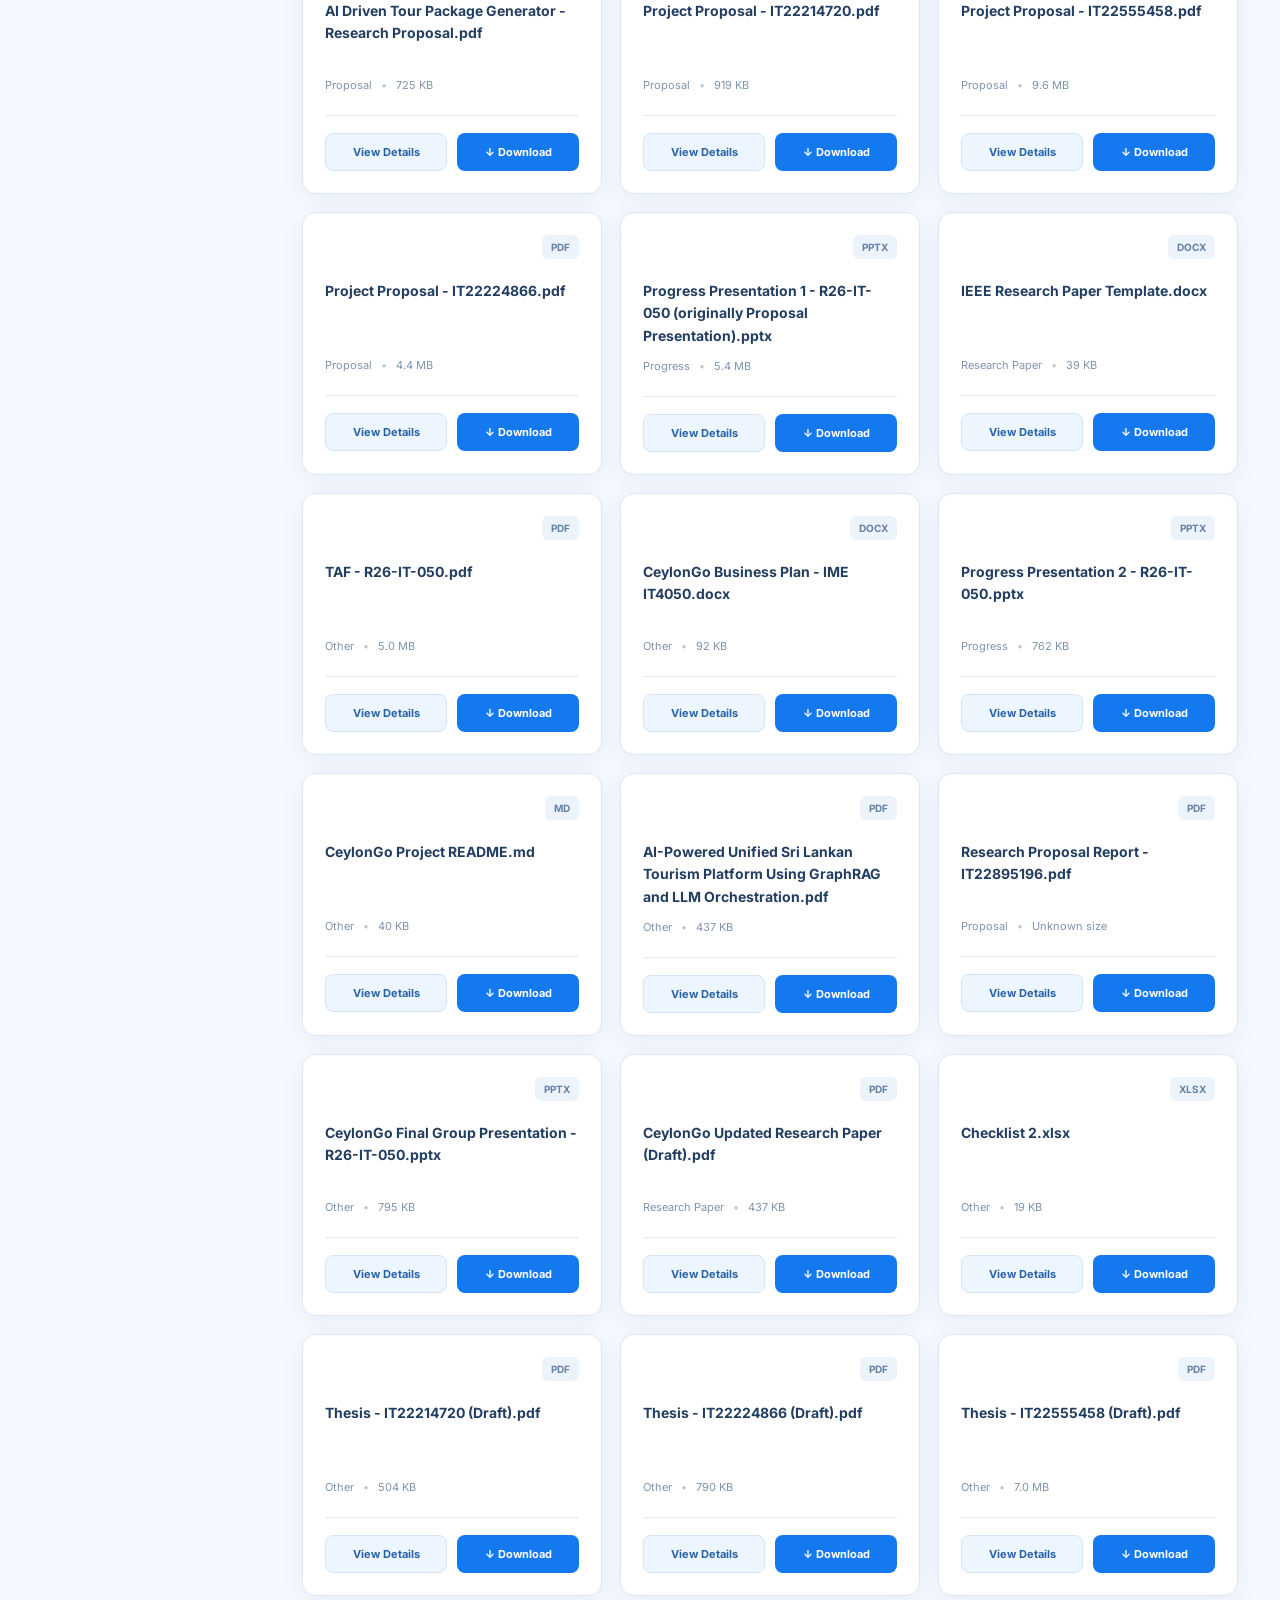
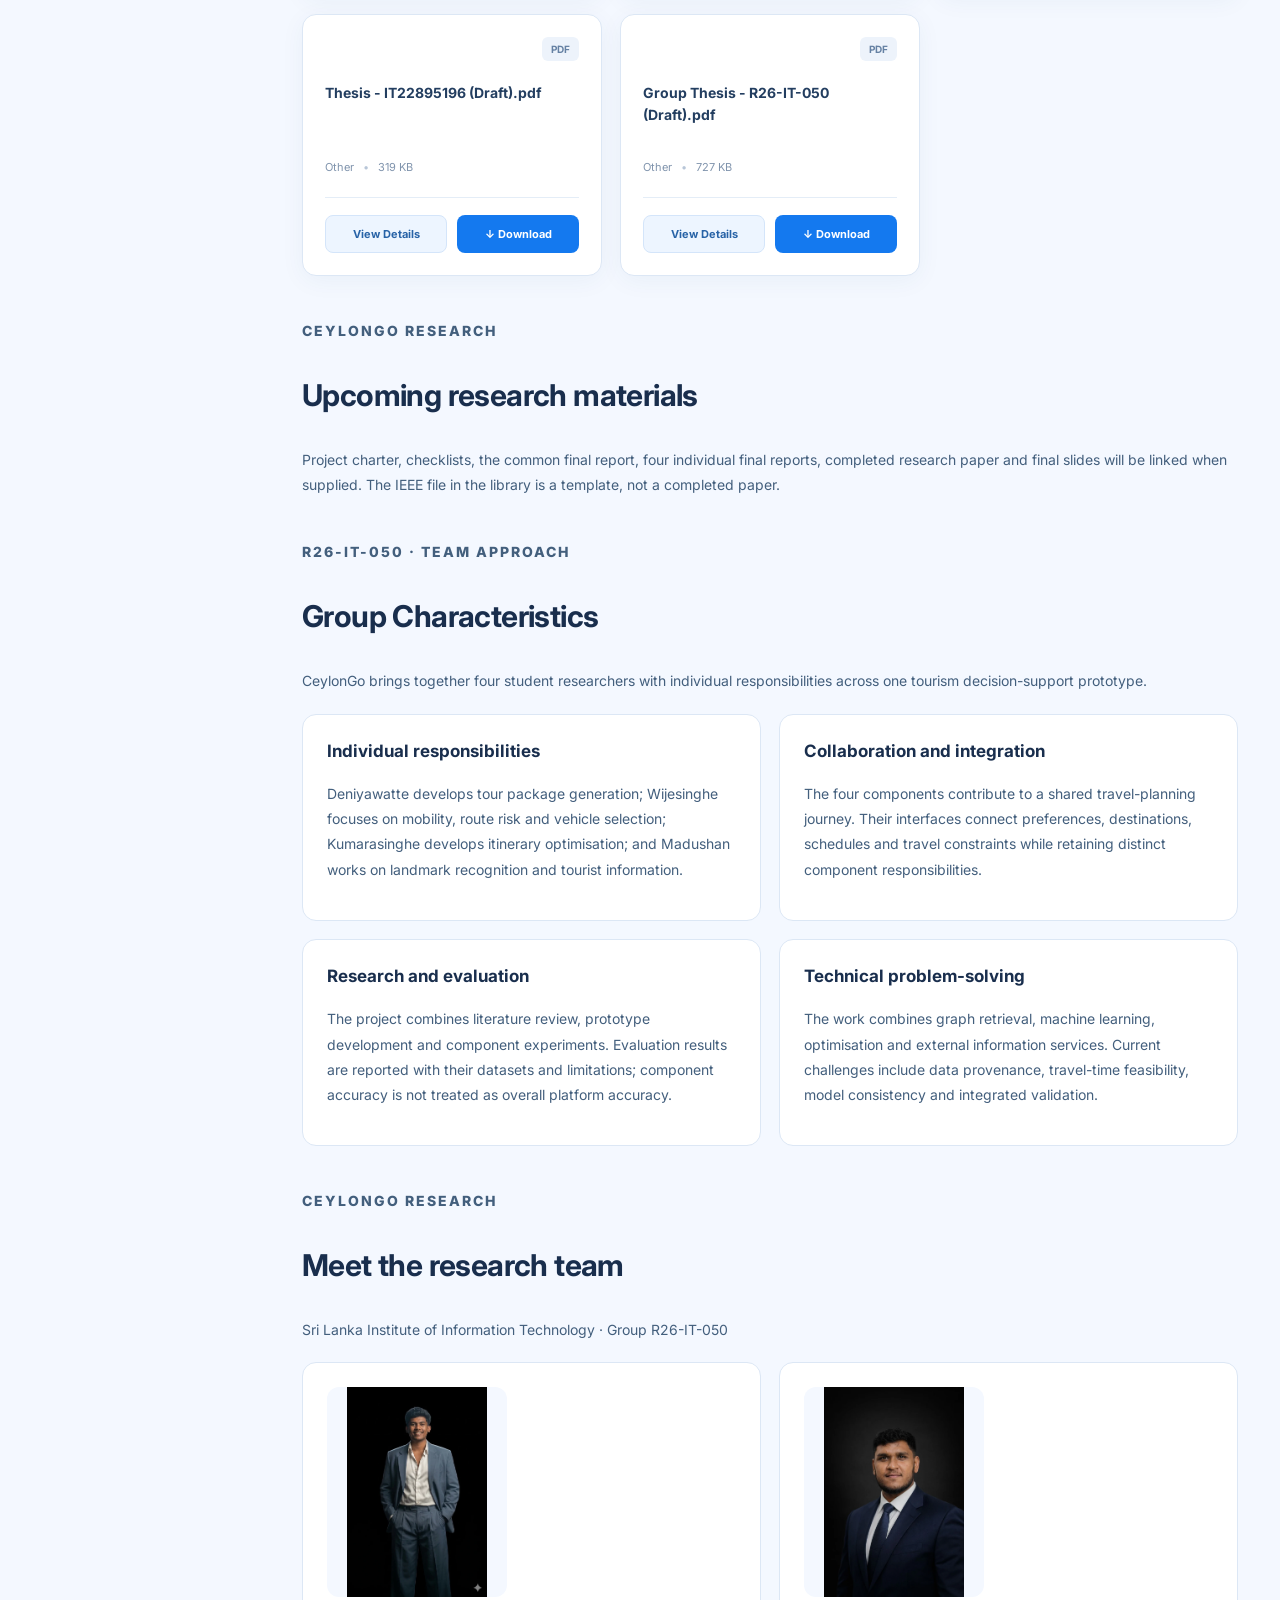
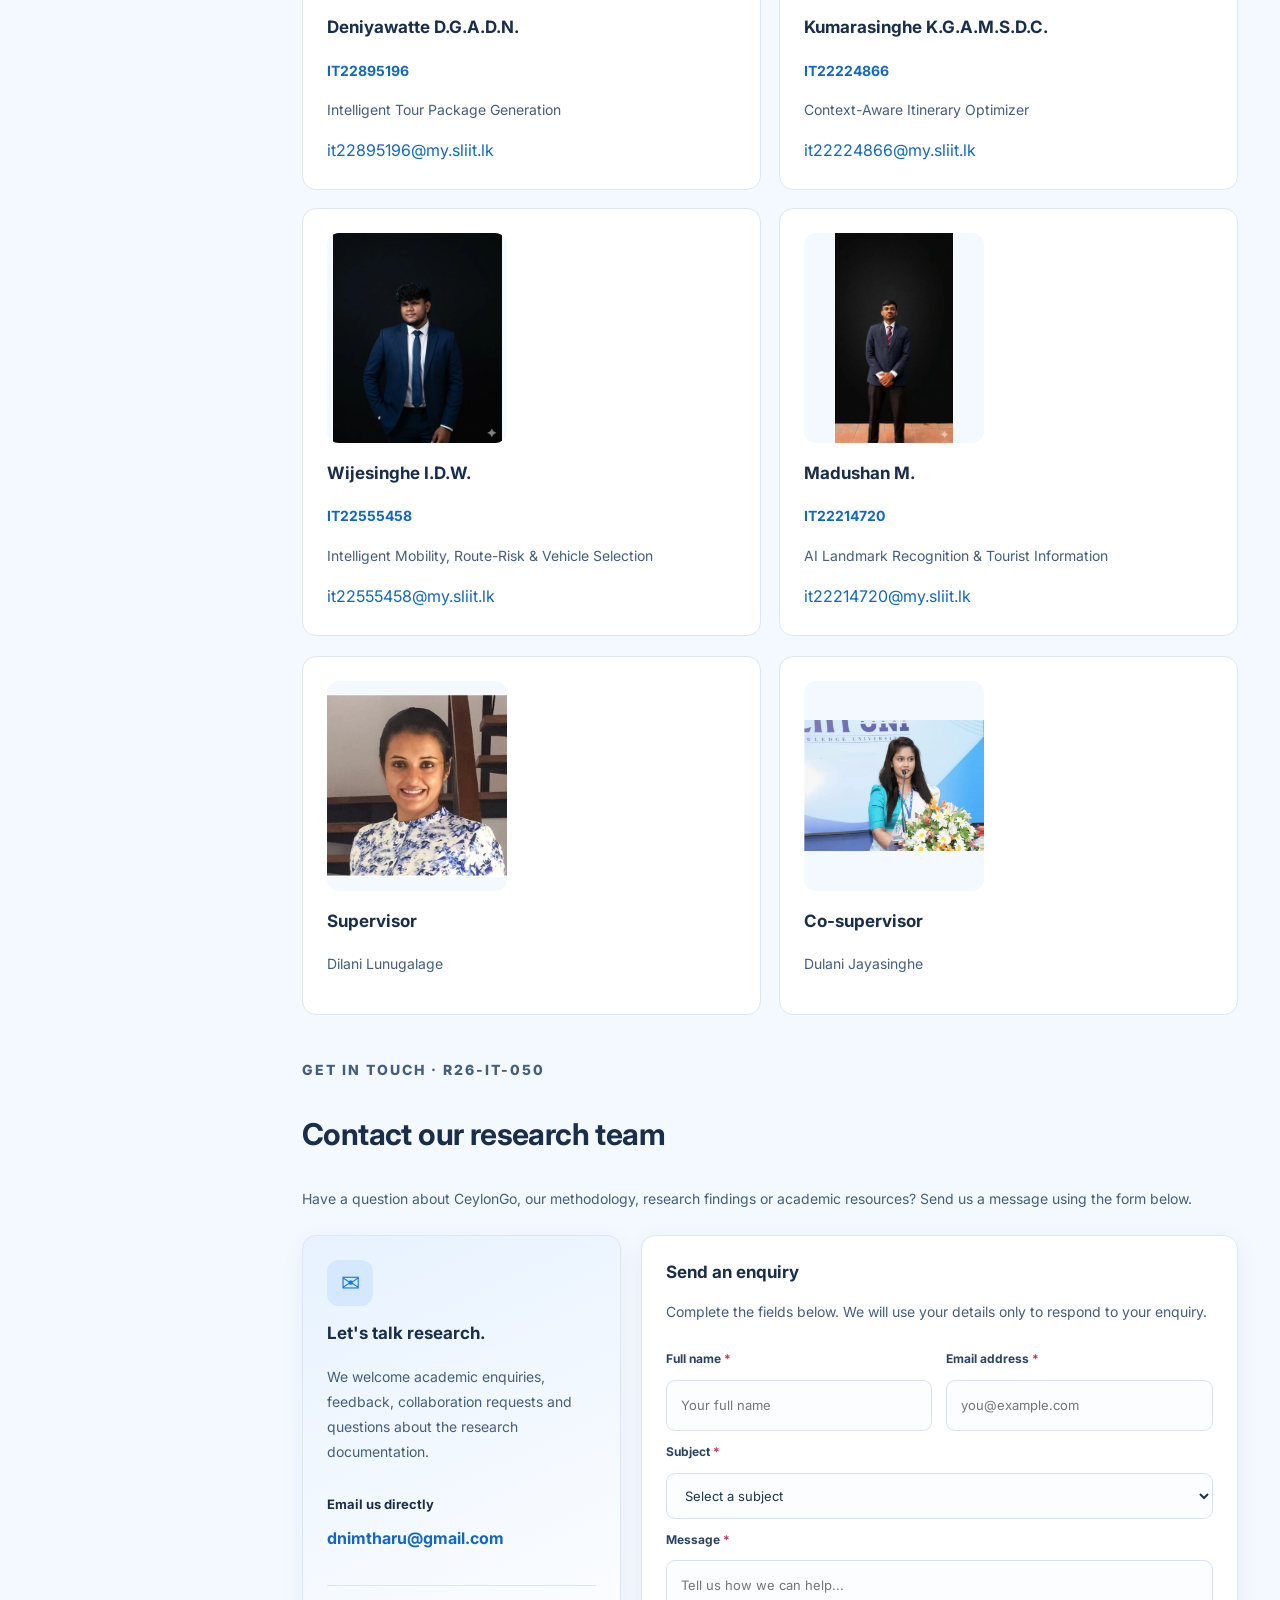
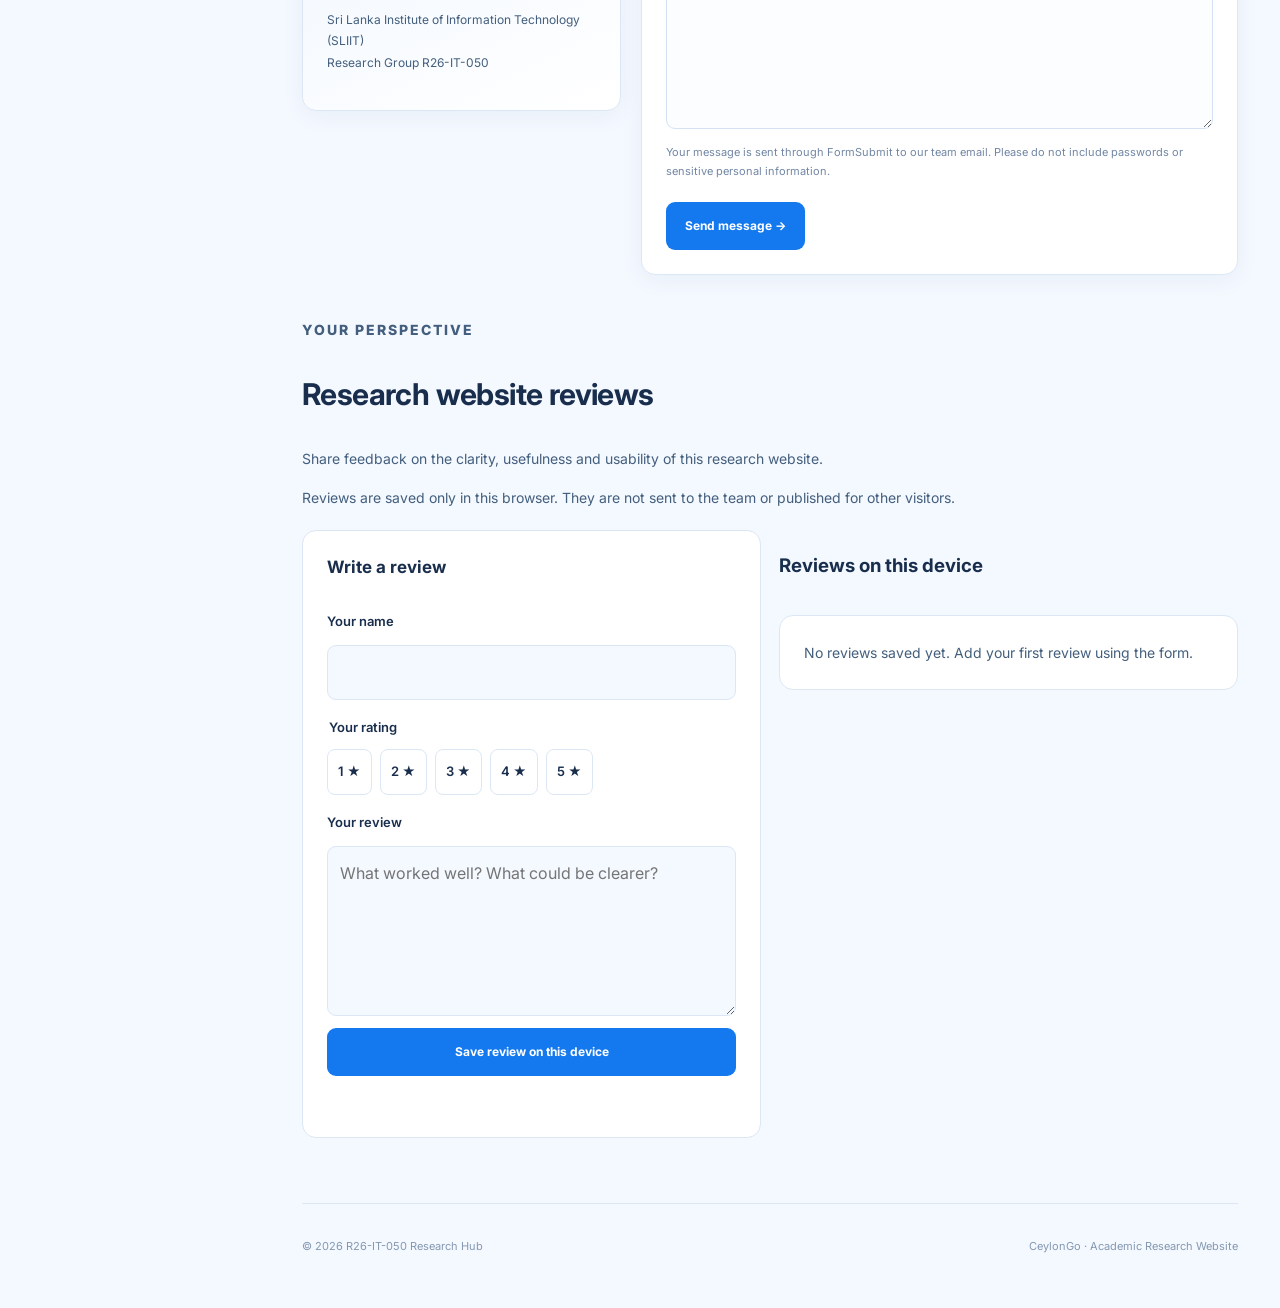
==== commit 50be9dc8: "done" ====
--- a/research-hub/index.html
+++ b/research-hub/index.html
@@ -128,7 +128,7 @@
       </div>
 
       <nav class="section-nav" aria-label="Research sections">
-<a href="#home">Home</a><a href="#domain">Research domain</a><a href="#methodology">Methodology</a><a href="#results">Results</a><a href="#milestones">Milestones</a><a href="#library">Documents &amp; slides</a><a href="#group-characteristics">Group Characteristics</a><a href="#team">About us</a><a href="#proposal-gallery">Research Proposal Presentation Gallery</a><a href="#reviews">Reviews</a><a href="#contact">Contact us</a></nav><p class="nav-title">FILE LIBRARY</p>
+<a href="#home">Home</a><a href="#domain">Research domain</a><a href="#methodology">Methodology</a><a href="#results">Results</a><a href="#milestones">Milestones</a><a href="#library">Documents &amp; slides</a><a href="#group-characteristics">Group Characteristics</a><a href="#team">About us</a><a href="#reviews">Reviews</a><a href="#contact">Contact us</a></nav><p class="nav-title">FILE LIBRARY</p>
 
       <nav aria-label="File categories">
 
@@ -445,13 +445,7 @@
 <article class="research-card"><h3>Research and evaluation</h3><p>The project combines literature review, prototype development and component experiments. Evaluation results are reported with their datasets and limitations; component accuracy is not treated as overall platform accuracy.</p></article>
 <article class="research-card"><h3>Technical problem-solving</h3><p>The work combines graph retrieval, machine learning, optimisation and external information services. Current challenges include data provenance, travel-time feasibility, model consistency and integrated validation.</p></article>
 </div></section>
-<section id="team" class="research-section"><p class="eyebrow">CEYLONGO RESEARCH</p><h2>Meet the research team</h2><p>Sri Lanka Institute of Information Technology · Group R26-IT-050</p><div class="research-grid"><article class="research-card"><img class="member-photo" src="images/research-gallery/it22895196.webp" alt="Portrait of Deniyawatte D.G.A.D.N." width="666" height="1000" loading="lazy" decoding="async"><h3>Deniyawatte D.G.A.D.N.</h3><p class="member-id">IT22895196</p><p>Intelligent Tour Package Generation</p><a href="mailto:it22895196@my.sliit.lk">it22895196@my.sliit.lk</a></article><article class="research-card"><img class="member-photo" src="images/research-gallery/it22224866.webp" alt="Portrait of Kumarasinghe K.G.A.M.S.D.C." width="667" height="1000" loading="lazy" decoding="async"><h3>Kumarasinghe K.G.A.M.S.D.C.</h3><p class="member-id">IT22224866</p><p>Context-Aware Itinerary Optimizer</p><a href="mailto:it22224866@my.sliit.lk">it22224866@my.sliit.lk</a></article><article class="research-card"><img class="member-photo" src="images/research-gallery/it22555458.webp" alt="Portrait of Wijesinghe I.D.W." width="800" height="994" loading="lazy" decoding="async"><h3>Wijesinghe I.D.W.</h3><p class="member-id">IT22555458</p><p>Intelligent Mobility, Route-Risk &amp; Vehicle Selection</p><a href="mailto:it22555458@my.sliit.lk">it22555458@my.sliit.lk</a></article><article class="research-card"><img class="member-photo" src="images/research-gallery/it22214720.webp" alt="Portrait of Madushan M." width="563" height="1000" loading="lazy" decoding="async"><h3>Madushan M.</h3><p class="member-id">IT22214720</p><p>AI Landmark Recognition &amp; Tourist Information</p><a href="mailto:it22214720@my.sliit.lk">it22214720@my.sliit.lk</a></article></div><div class="research-grid"><article class="research-card"><h3>Supervisor</h3><p>Dilani Lunugalage</p></article><article class="research-card"><h3>Co-supervisor</h3><p>Dulani Jayasinghe</p></article></div></section><section id="proposal-gallery" class="research-section">
-<p class="eyebrow">FROM THE SUPPLIED PRESENTATION</p><h2>Research Proposal Presentation Gallery</h2>
-<p>Member portraits embedded in the research proposal presentation. The supplied deck does not contain verified photographs of the team presenting together or of a proposal assessment event.</p>
-<div class="research-gallery"><figure class="research-card gallery-card"><a href="images/research-gallery/it22895196-original.jpg" target="_blank" rel="noopener"><img src="images/research-gallery/it22895196.webp" alt="Portrait of Deniyawatte D.G.A.D.N., IT22895196, included on proposal slide 7" width="666" height="1000" loading="lazy" decoding="async"></a><figcaption><strong>Deniyawatte D.G.A.D.N.</strong><p>IT22895196 · Proposal slide 7</p><a href="images/research-gallery/it22895196-original.jpg" target="_blank" rel="noopener">View full-size portrait</a></figcaption></figure><figure class="research-card gallery-card"><a href="images/research-gallery/it22555458-original.jpg" target="_blank" rel="noopener"><img src="images/research-gallery/it22555458.webp" alt="Portrait of Wijesinghe I.D.W., IT22555458, included on proposal slide 12" width="800" height="994" loading="lazy" decoding="async"></a><figcaption><strong>Wijesinghe I.D.W.</strong><p>IT22555458 · Proposal slide 12</p><a href="images/research-gallery/it22555458-original.jpg" target="_blank" rel="noopener">View full-size portrait</a></figcaption></figure><figure class="research-card gallery-card"><a href="images/research-gallery/it22224866-original.jpg" target="_blank" rel="noopener"><img src="images/research-gallery/it22224866.webp" alt="Portrait of Kumarasinghe K.G.A.M.S.D.C., IT22224866, included on proposal slide 17" width="667" height="1000" loading="lazy" decoding="async"></a><figcaption><strong>Kumarasinghe K.G.A.M.S.D.C.</strong><p>IT22224866 · Proposal slide 17</p><a href="images/research-gallery/it22224866-original.jpg" target="_blank" rel="noopener">View full-size portrait</a></figcaption></figure><figure class="research-card gallery-card"><a href="images/research-gallery/it22214720-original.jpg" target="_blank" rel="noopener"><img src="images/research-gallery/it22214720.webp" alt="Portrait of Madushan M., IT22214720, included on proposal slide 22" width="563" height="1000" loading="lazy" decoding="async"></a><figcaption><strong>Madushan M.</strong><p>IT22214720 · Proposal slide 22</p><a href="images/research-gallery/it22214720-original.jpg" target="_blank" rel="noopener">View full-size portrait</a></figcaption></figure></div>
-<p><a href="assets/files/file-06.pptx" download>Download the source presentation</a> · <a href="images/research-gallery/sources.json" target="_blank" rel="noopener">Image sources and slide references</a></p>
-</section>
-<section id="contact" class="research-section contact-section">
+<section id="team" class="research-section"><p class="eyebrow">CEYLONGO RESEARCH</p><h2>Meet the research team</h2><p>Sri Lanka Institute of Information Technology · Group R26-IT-050</p><div class="research-grid"><article class="research-card"><img class="member-photo" src="images/research-gallery/it22895196.webp" alt="Portrait of Deniyawatte D.G.A.D.N." width="666" height="1000" loading="lazy" decoding="async"><h3>Deniyawatte D.G.A.D.N.</h3><p class="member-id">IT22895196</p><p>Intelligent Tour Package Generation</p><a href="mailto:it22895196@my.sliit.lk">it22895196@my.sliit.lk</a></article><article class="research-card"><img class="member-photo" src="images/research-gallery/it22224866.webp" alt="Portrait of Kumarasinghe K.G.A.M.S.D.C." width="667" height="1000" loading="lazy" decoding="async"><h3>Kumarasinghe K.G.A.M.S.D.C.</h3><p class="member-id">IT22224866</p><p>Context-Aware Itinerary Optimizer</p><a href="mailto:it22224866@my.sliit.lk">it22224866@my.sliit.lk</a></article><article class="research-card"><img class="member-photo" src="images/research-gallery/it22555458.webp" alt="Portrait of Wijesinghe I.D.W." width="800" height="994" loading="lazy" decoding="async"><h3>Wijesinghe I.D.W.</h3><p class="member-id">IT22555458</p><p>Intelligent Mobility, Route-Risk &amp; Vehicle Selection</p><a href="mailto:it22555458@my.sliit.lk">it22555458@my.sliit.lk</a></article><article class="research-card"><img class="member-photo" src="images/research-gallery/it22214720.webp" alt="Portrait of Madushan M." width="563" height="1000" loading="lazy" decoding="async"><h3>Madushan M.</h3><p class="member-id">IT22214720</p><p>AI Landmark Recognition &amp; Tourist Information</p><a href="mailto:it22214720@my.sliit.lk">it22214720@my.sliit.lk</a></article></div><div class="research-grid"><article class="research-card"><img class="member-photo" src="images/dilani-lunugalage.png" alt="Supervisor Dilani Lunugalage" width="984" height="1000" loading="lazy" decoding="async"><h3>Supervisor</h3><p>Dilani Lunugalage</p></article><article class="research-card"><img class="member-photo" src="images/dulani-jayasinghe.png" alt="Co-supervisor Dulani Jayasinghe" width="1236" height="902" loading="lazy" decoding="async"><h3>Co-supervisor</h3><p>Dulani Jayasinghe</p></article></div></section><section id="contact" class="research-section contact-section">
   <p class="eyebrow">GET IN TOUCH · R26-IT-050</p>
   <h2>Contact our research team</h2>
   <p>Have a question about CeylonGo, our methodology, research findings or academic resources? Send us a message using the form below.</p>
--- a/research-hub/styles.css
+++ b/research-hub/styles.css
@@ -901,11 +901,4 @@
 
 /* Portraits extracted from the supplied proposal deck; preserve the full image. */
 .member-photo { display:block; width:100%; max-width:180px; height:210px; object-fit:contain; object-position:center; border-radius:12px; background:var(--bg); margin-bottom:18px; }
-.research-gallery { display:grid; grid-template-columns:repeat(4,minmax(0,1fr)); gap:18px; margin:24px 0; }
-.gallery-card { margin:0; padding:16px; }
-.gallery-card img { display:block; width:100%; height:260px; object-fit:contain; border-radius:9px; background:var(--bg); }
-.gallery-card figcaption { margin-top:16px; font-size:13px; overflow-wrap:anywhere; }
-.gallery-card figcaption p { font-size:12px; }
 .taf-background h3 { font-size:16px; margin-bottom:8px; }
-@media(max-width:1100px) { .research-gallery { grid-template-columns:repeat(2,minmax(0,1fr)); } }
-@media(max-width:600px) { .research-gallery { grid-template-columns:1fr; } .gallery-card img { height:auto; max-height:380px; } }
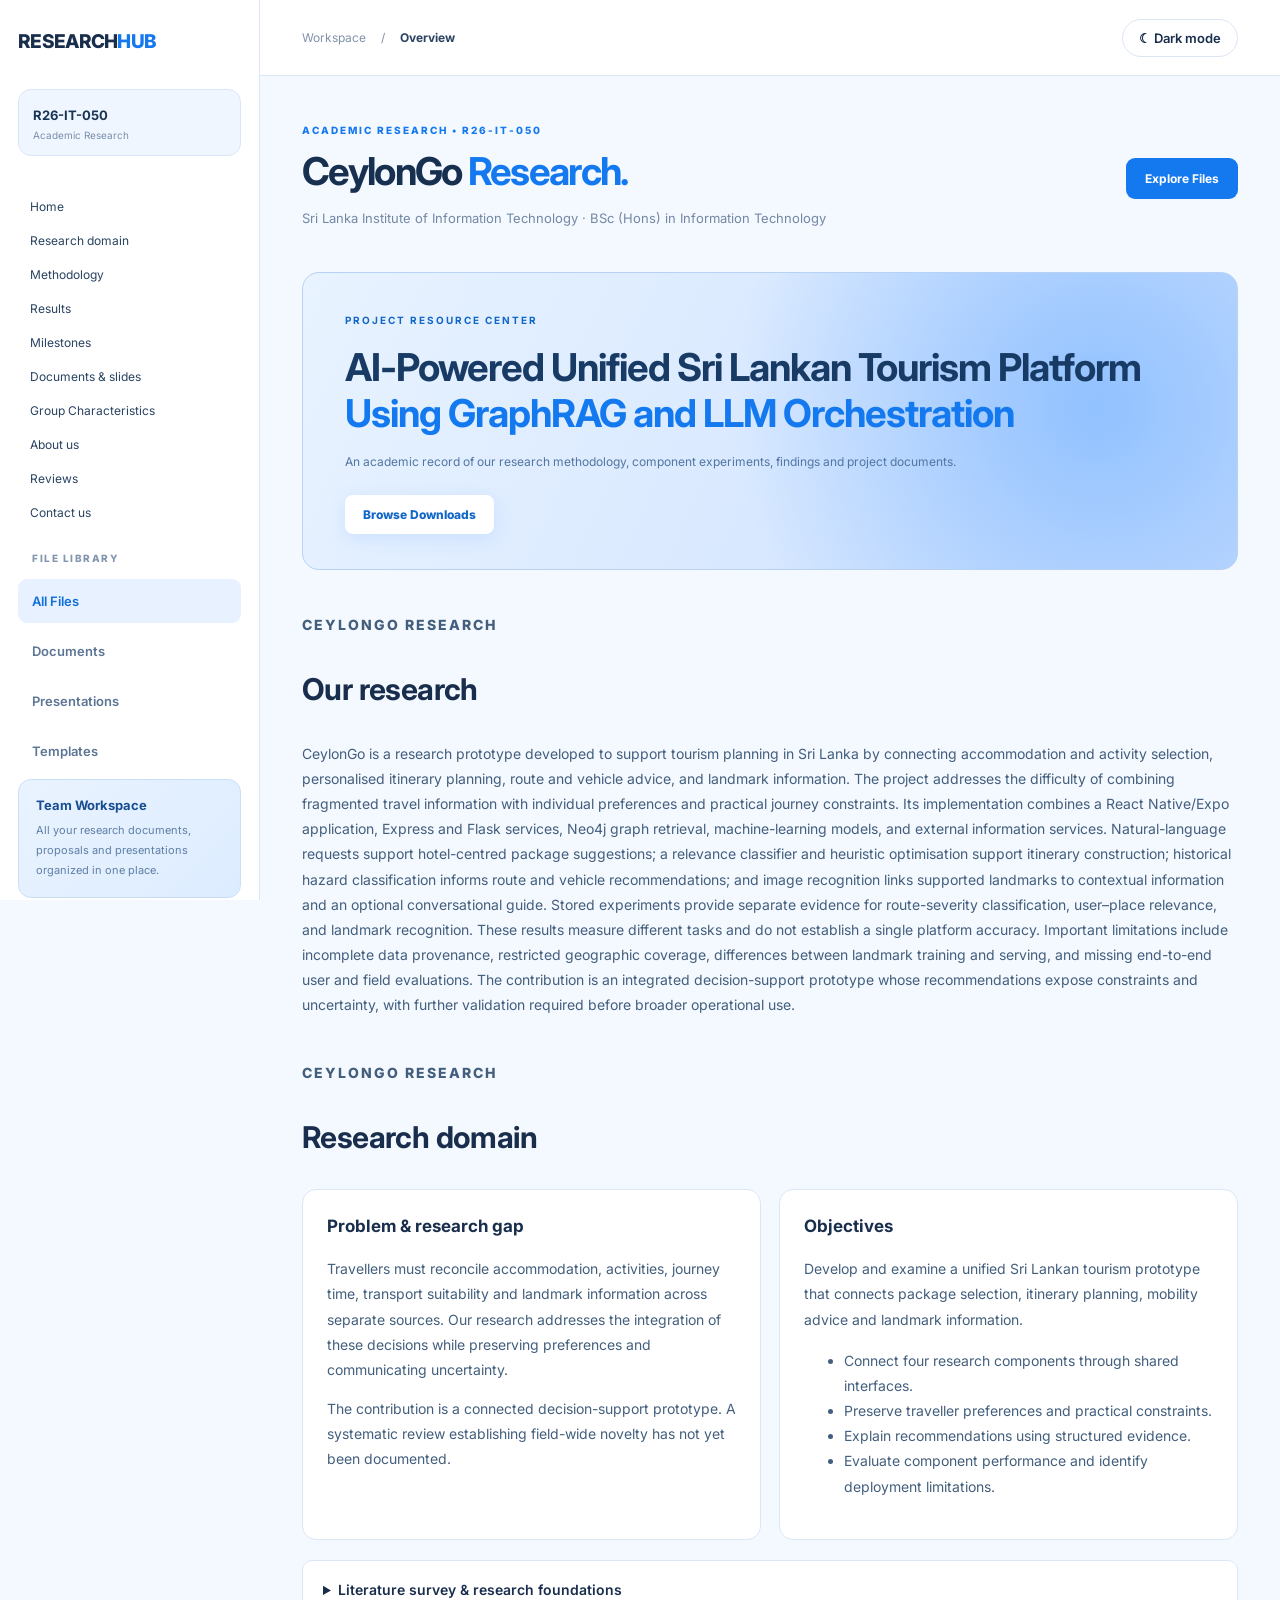
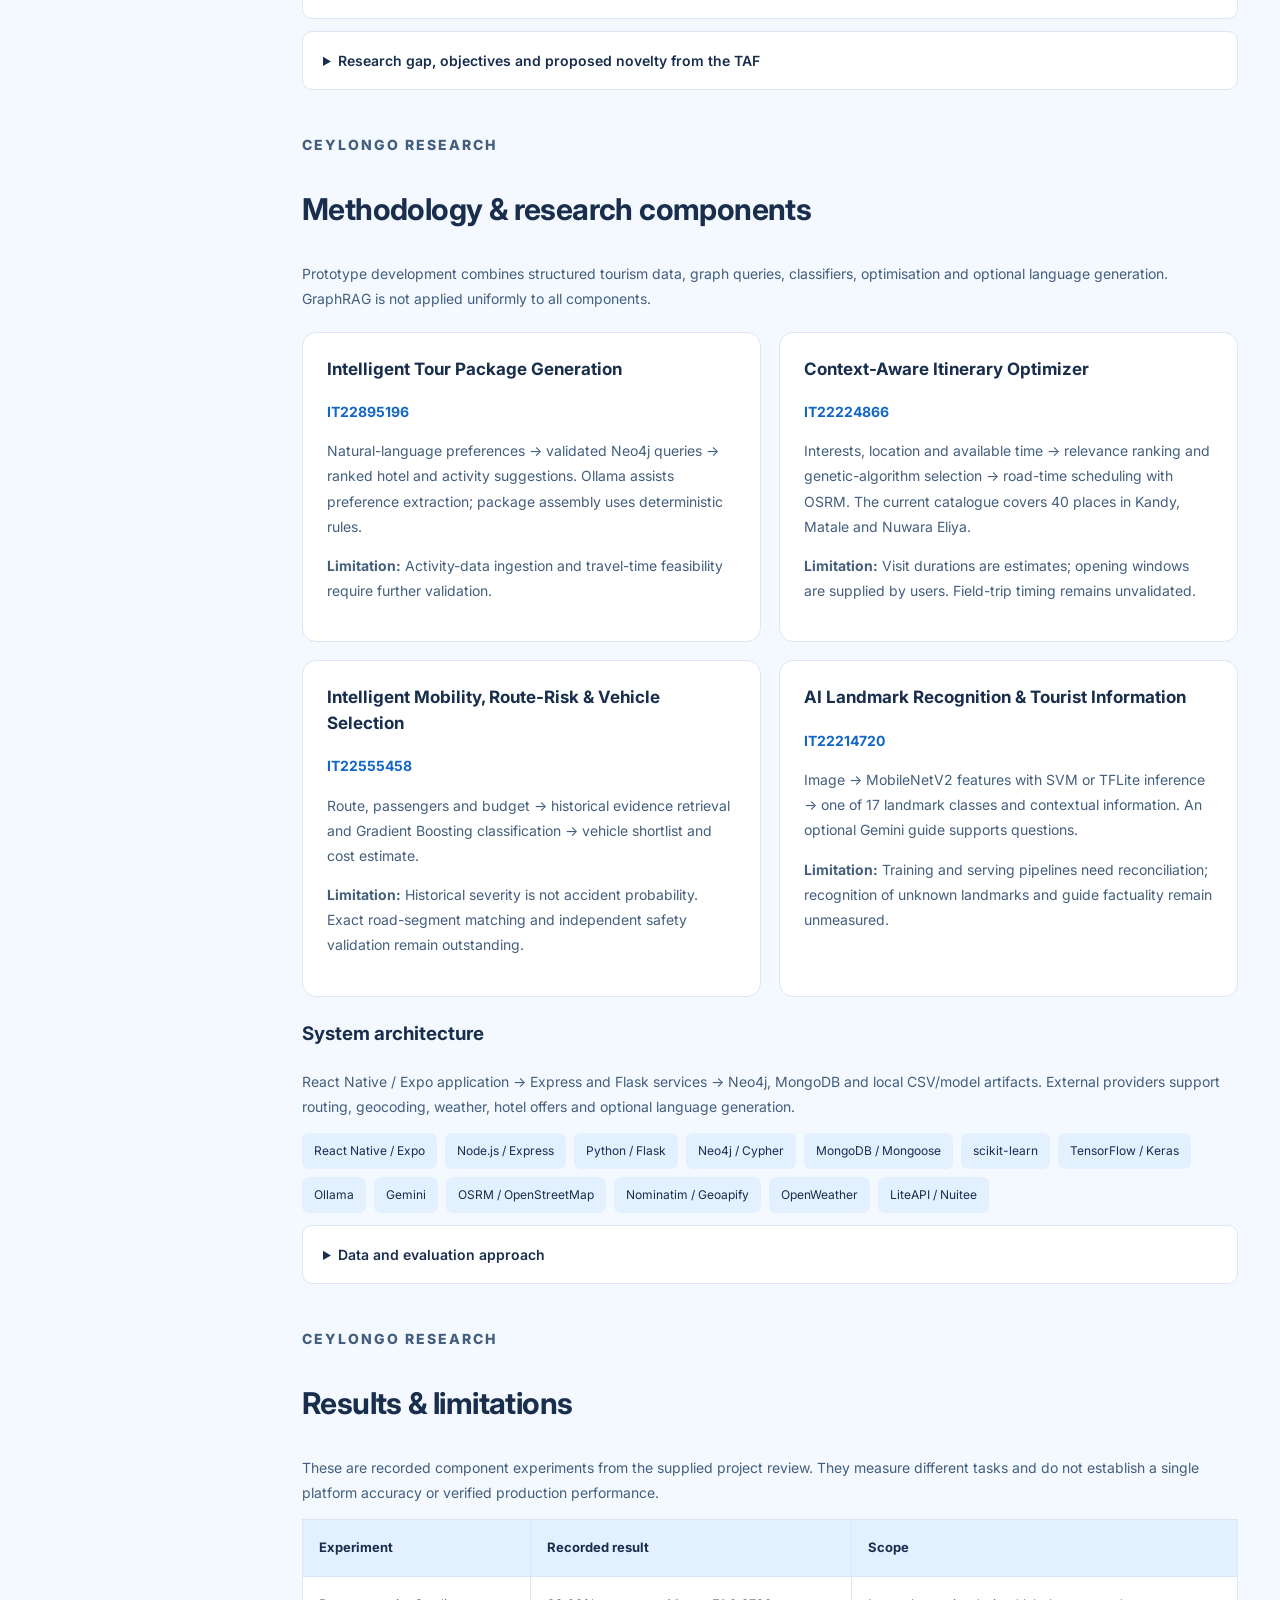
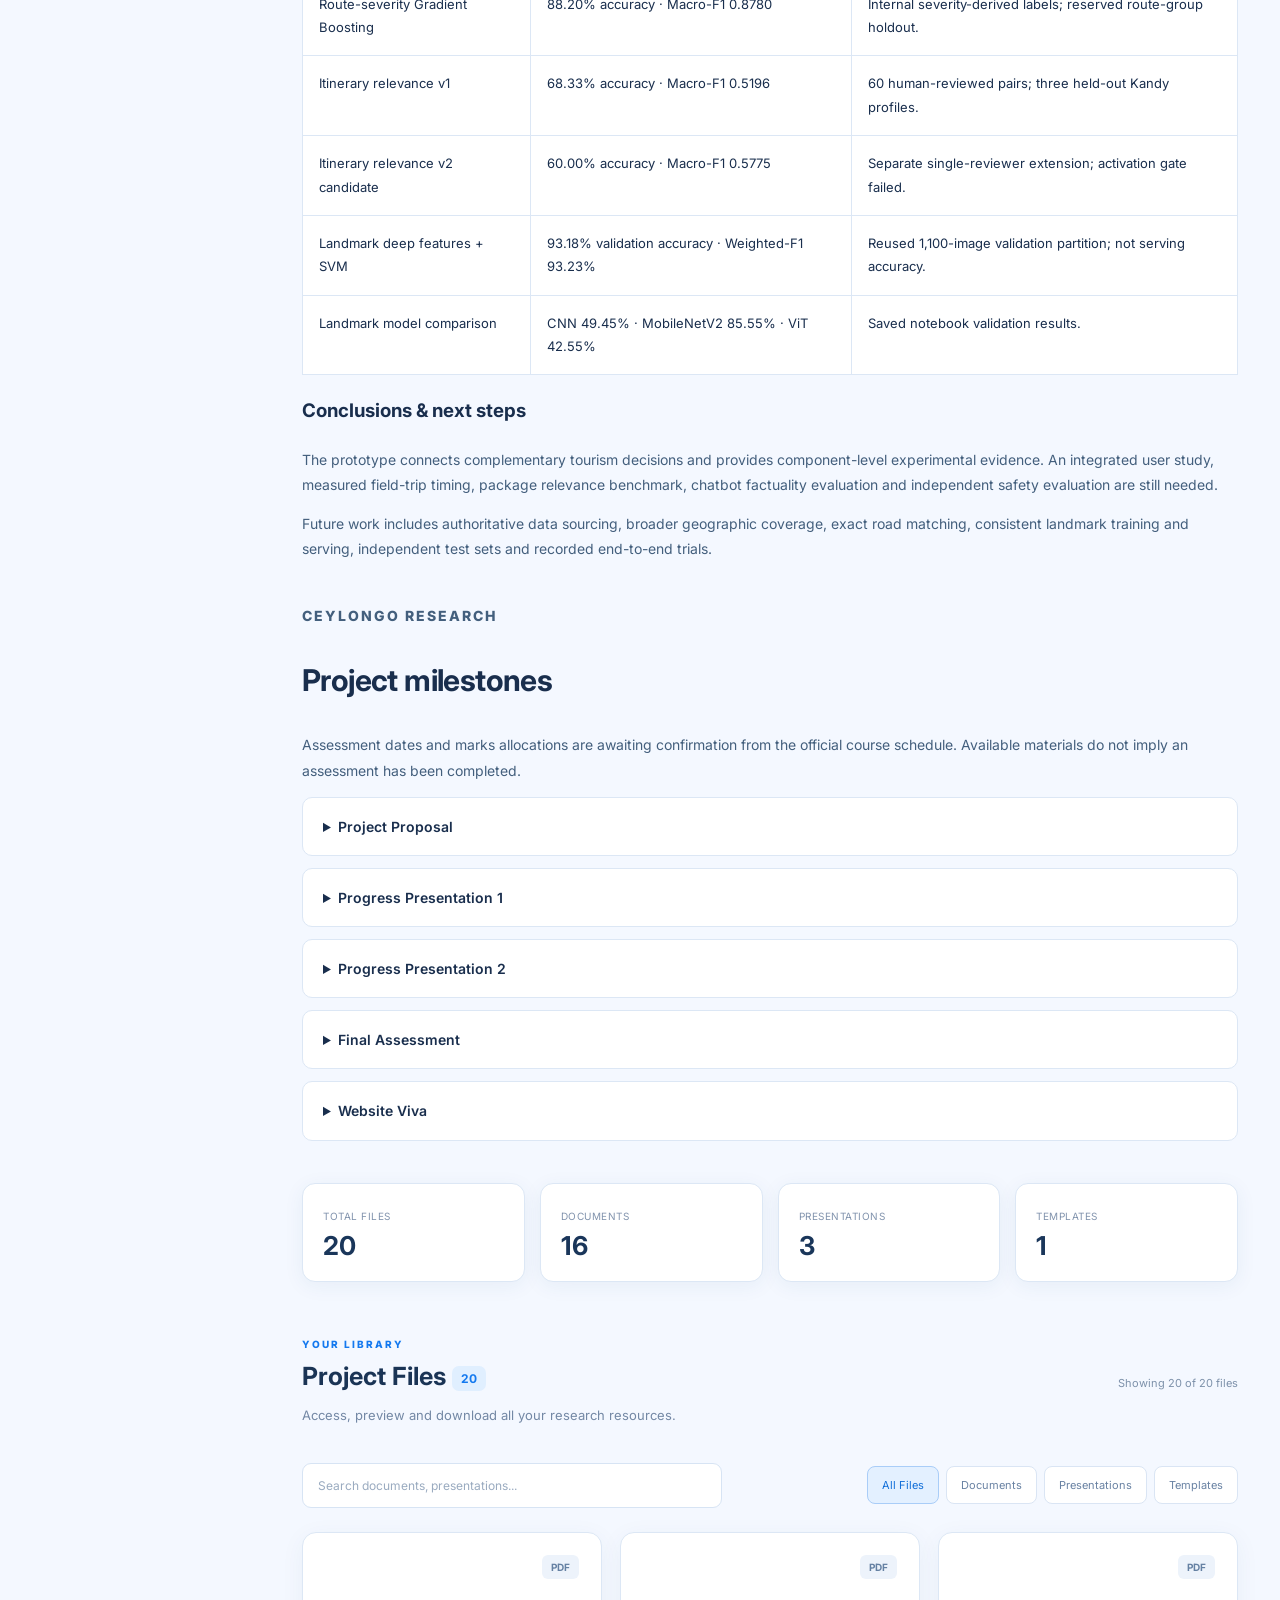
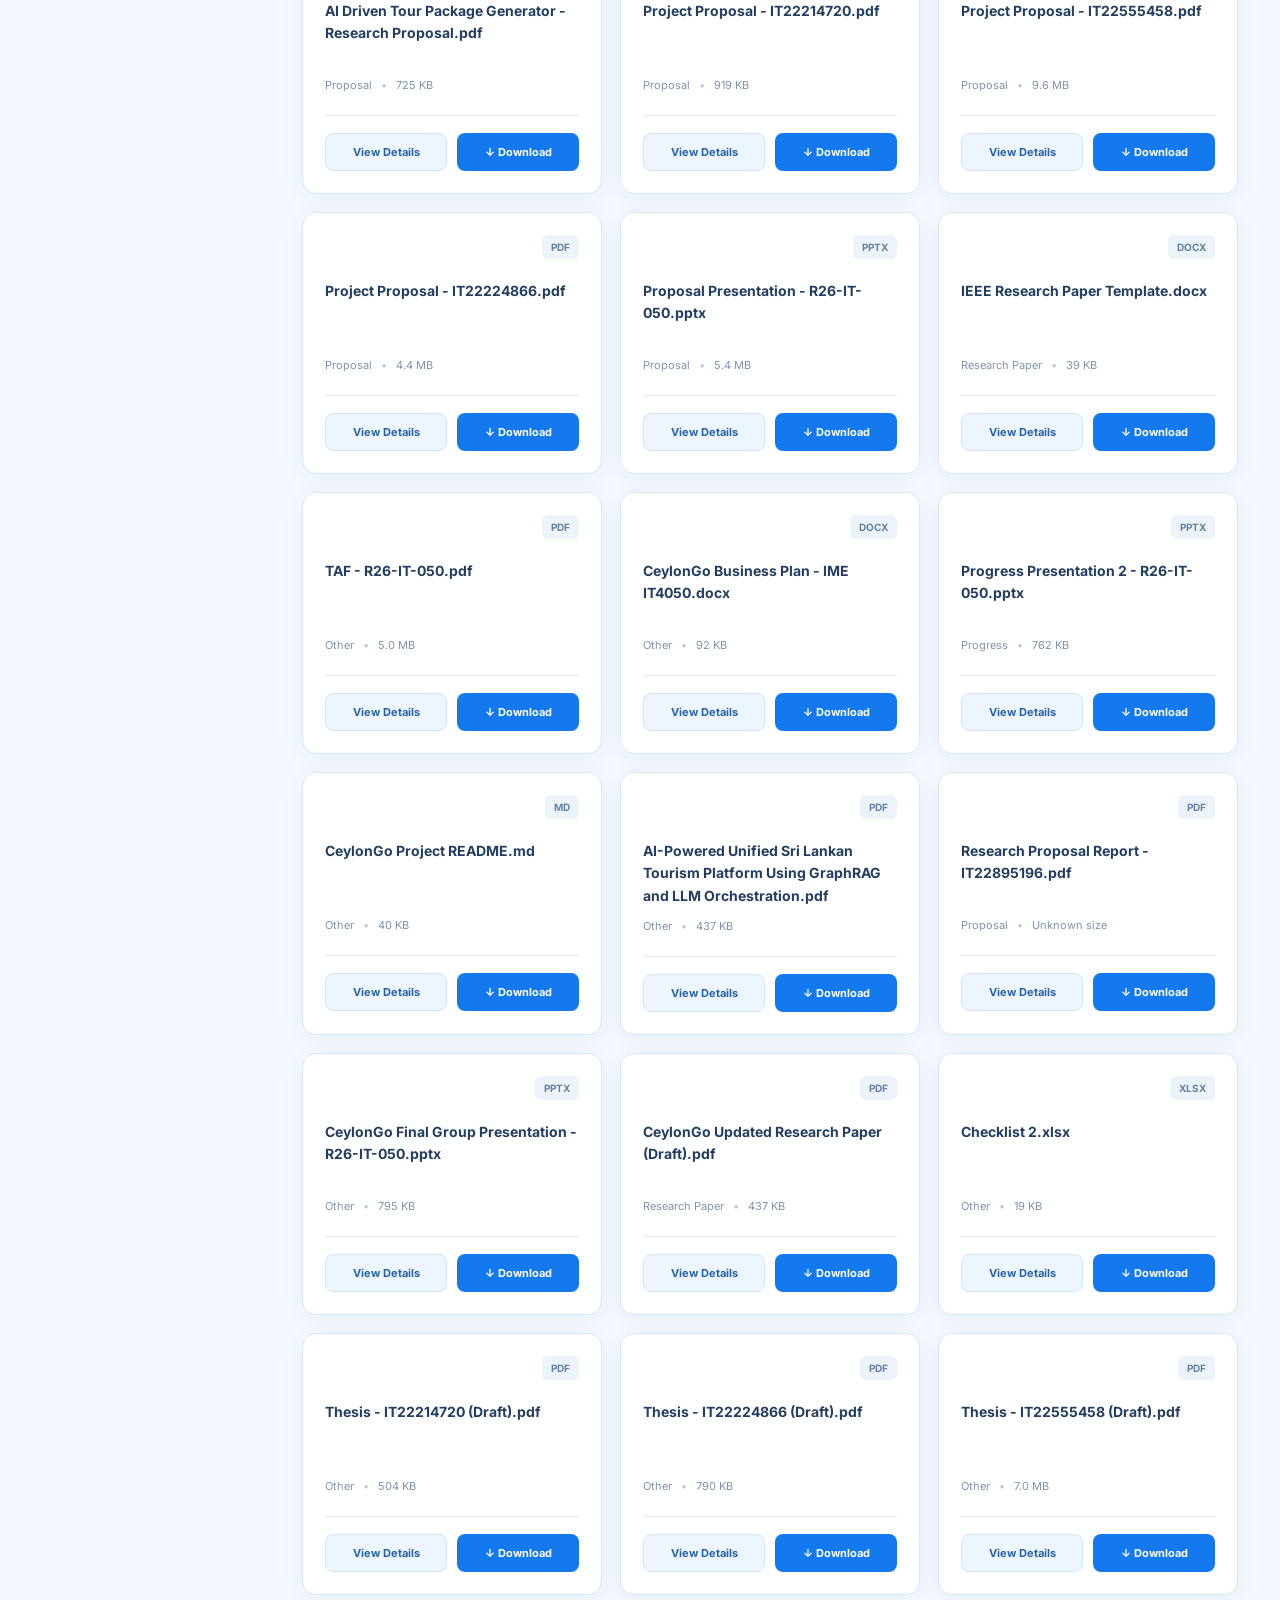
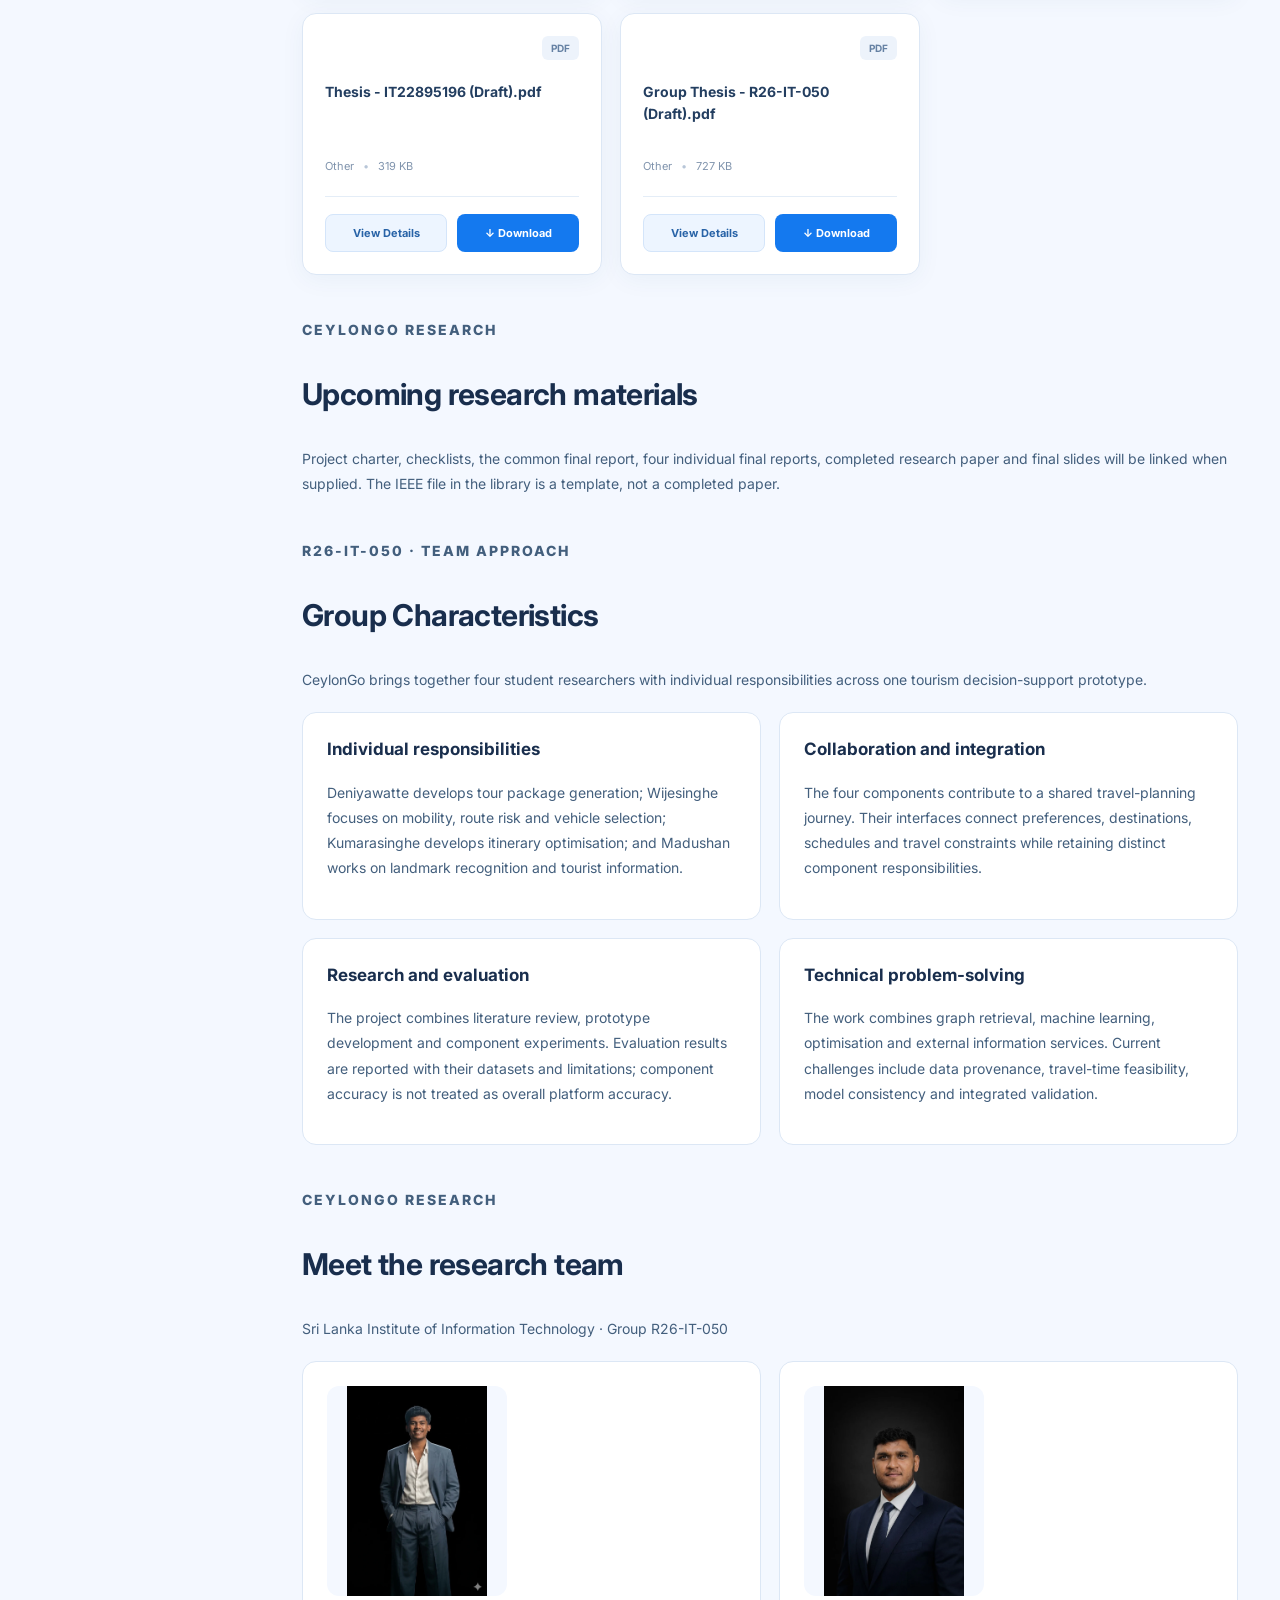
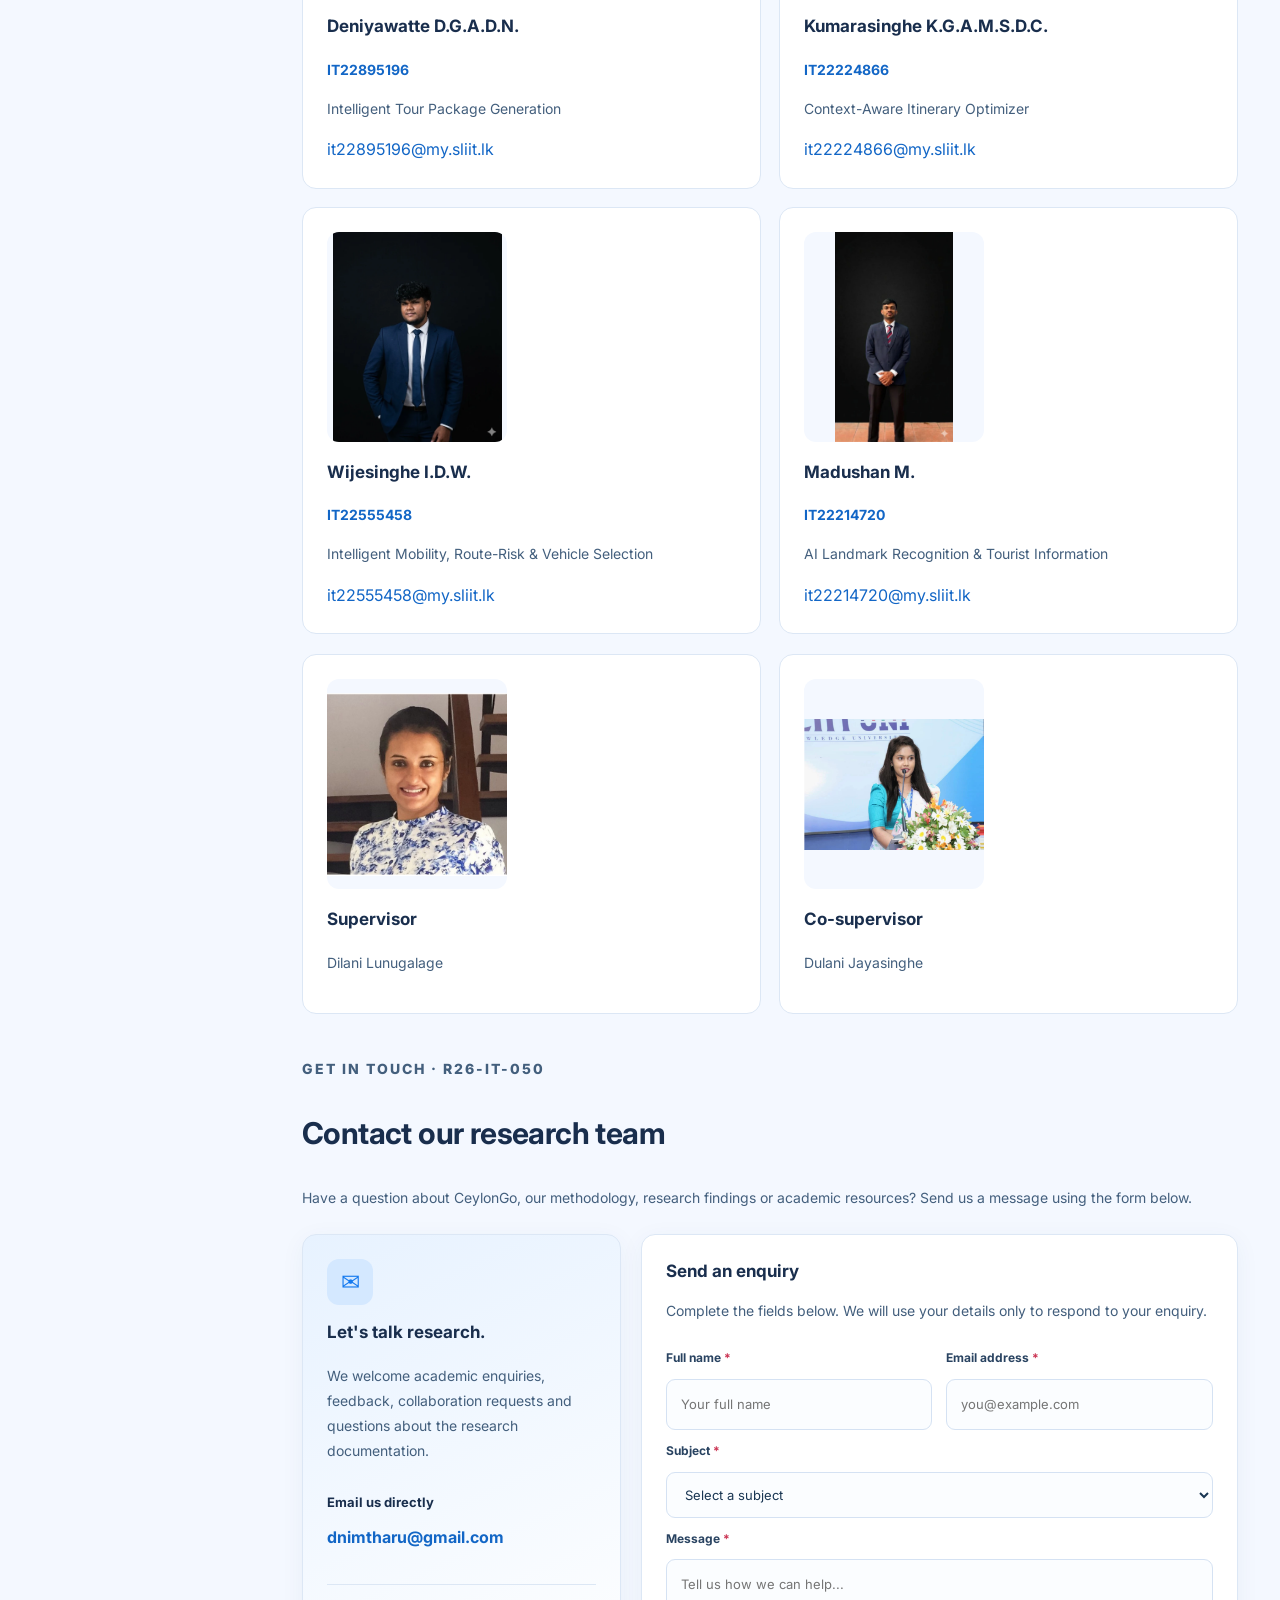
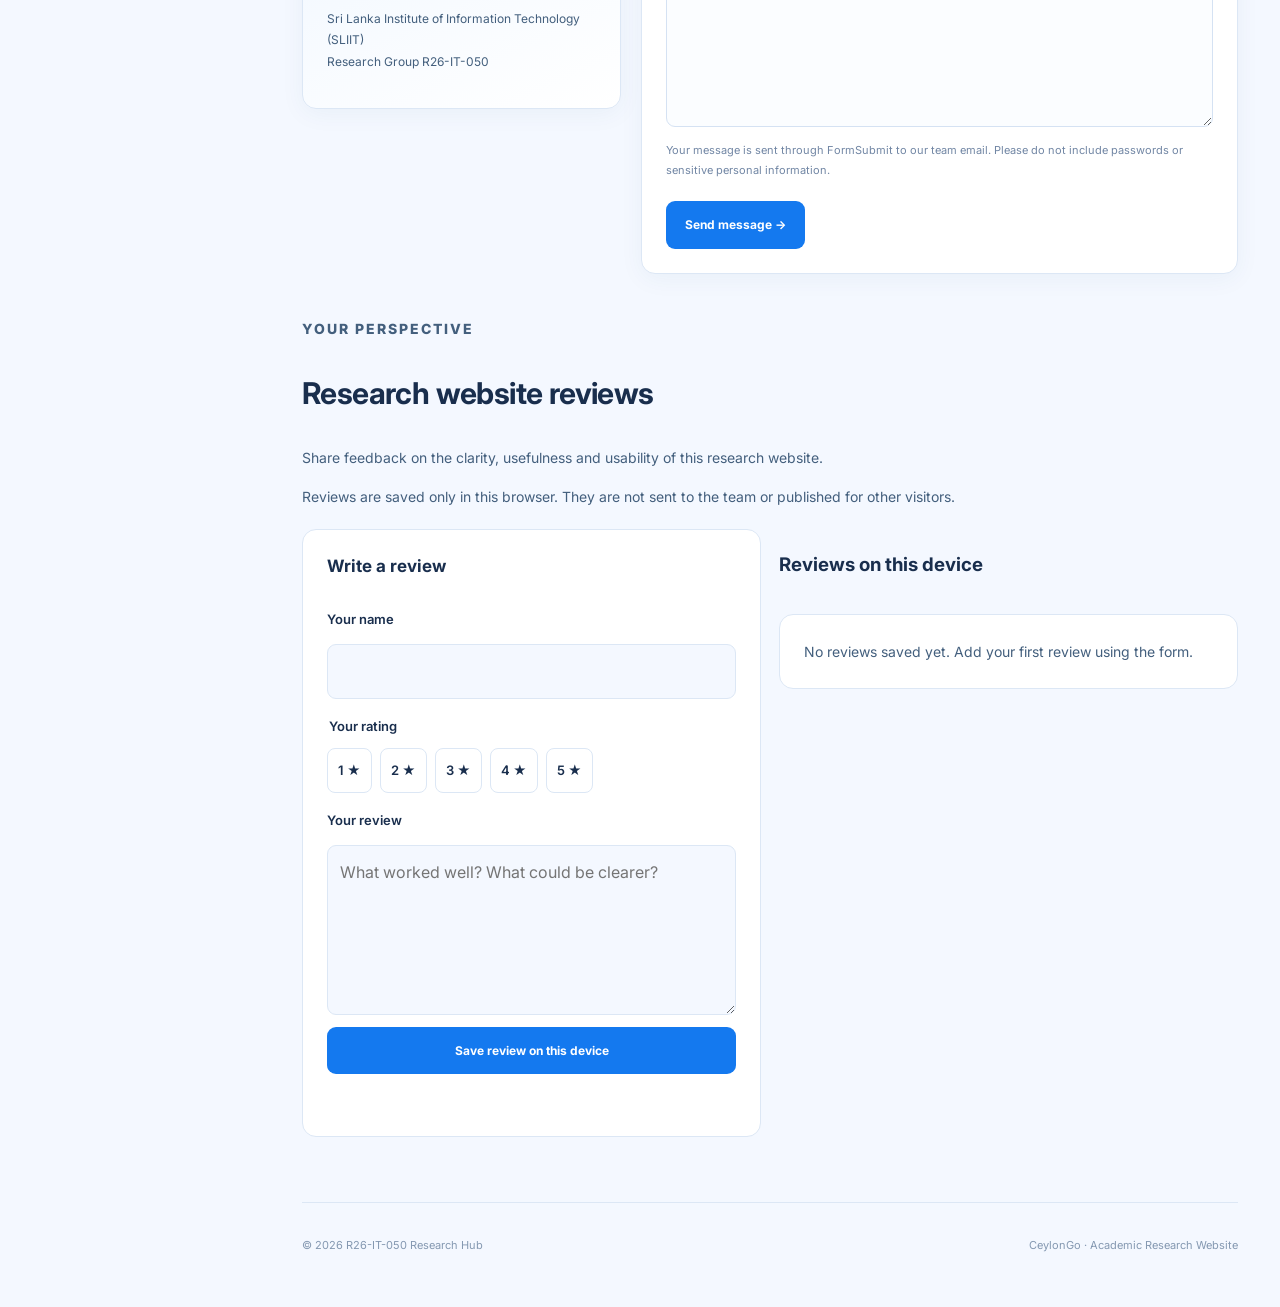
==== commit 106516d0: "done" ====
--- a/research-hub/index.html
+++ b/research-hub/index.html
@@ -273,7 +273,19 @@
 
         </section>
 
-<section id="overview" class="research-section"><p class="eyebrow">CEYLONGO RESEARCH</p><h2>Our research</h2><p>CeylonGo is a research prototype developed to support tourism planning in Sri Lanka by connecting accommodation and activity selection, personalised itinerary planning, route and vehicle advice, and landmark information. The project addresses the difficulty of combining fragmented travel information with individual preferences and practical journey constraints. Its implementation combines a React Native/Expo application, Express and Flask services, Neo4j graph retrieval, machine-learning models, and external information services. Natural-language requests support hotel-centred package suggestions; a relevance classifier and heuristic optimisation support itinerary construction; historical hazard classification informs route and vehicle recommendations; and image recognition links supported landmarks to contextual information and an optional conversational guide. Stored experiments provide separate evidence for route-severity classification, user–place relevance, and landmark recognition. These results measure different tasks and do not establish a single platform accuracy. Important limitations include incomplete data provenance, restricted geographic coverage, differences between landmark training and serving, and missing end-to-end user and field evaluations. The contribution is an integrated decision-support prototype whose recommendations expose constraints and uncertainty, with further validation required before broader operational use.</p></section><section id="domain" class="research-section"><p class="eyebrow">CEYLONGO RESEARCH</p><h2>Research domain</h2><div class="research-grid"><article class="research-card"><h3>Problem &amp; research gap</h3><p>Travellers must reconcile accommodation, activities, journey time, transport suitability and landmark information across separate sources. Our research addresses the integration of these decisions while preserving preferences and communicating uncertainty.</p><p>The contribution is a connected decision-support prototype. A systematic review establishing field-wide novelty has not yet been documented.</p></article><article class="research-card"><h3>Objectives</h3><p>Develop and examine a unified Sri Lankan tourism prototype that connects package selection, itinerary planning, mobility advice and landmark information.</p><ul><li>Connect four research components through shared interfaces.</li><li>Preserve traveller preferences and practical constraints.</li><li>Explain recommendations using structured evidence.</li><li>Evaluate component performance and identify deployment limitations.</li></ul></article></div><details><summary>Literature survey &amp; research foundations</summary><p>The project reports discuss retrieval-augmented generation, graph retrieval, gradient boosting, road routing, relevance classification, heuristic optimisation and landmark recognition.</p><ul><li>Lewis et al. (2020), Retrieval-Augmented Generation for Knowledge-Intensive NLP Tasks.</li><li>Friedman (2001), Greedy Function Approximation: A Gradient Boosting Machine.</li><li>Geisberger et al. (2008), Contraction Hierarchies: Faster and Simpler Hierarchical Routing in Road Networks.</li><li>Sandler et al. (2018), MobileNetV2: Inverted Residuals and Linear Bottlenecks.</li><li>Cortes and Vapnik (1995), Support-Vector Networks.</li><li>Dosovitskiy et al. (2021), An Image Is Worth 16×16 Words: Transformers for Image Recognition at Scale.</li></ul><p>References are recorded in the project reports; this is a narrative overview of the research foundations.</p></details>
+<section id="overview" class="research-section"><p class="eyebrow">CEYLONGO RESEARCH</p><h2>Our research</h2><p>CeylonGo is a research prototype developed to support tourism planning in Sri Lanka by connecting accommodation and activity selection, personalised itinerary planning, route and vehicle advice, and landmark information. The project addresses the difficulty of combining fragmented travel information with individual preferences and practical journey constraints. Its implementation combines a React Native/Expo application, Express and Flask services, Neo4j graph retrieval, machine-learning models, and external information services. Natural-language requests support hotel-centred package suggestions; a relevance classifier and heuristic optimisation support itinerary construction; historical hazard classification informs route and vehicle recommendations; and image recognition links supported landmarks to contextual information and an optional conversational guide. Stored experiments provide separate evidence for route-severity classification, user–place relevance, and landmark recognition. These results measure different tasks and do not establish a single platform accuracy. Important limitations include incomplete data provenance, restricted geographic coverage, differences between landmark training and serving, and missing end-to-end user and field evaluations. The contribution is an integrated decision-support prototype whose recommendations expose constraints and uncertainty, with further validation required before broader operational use.</p></section><section id="domain" class="research-section"><p class="eyebrow">CEYLONGO RESEARCH</p><h2>Research domain</h2><div class="research-grid"><article class="research-card"><h3>Problem &amp; research gap</h3><p>Travellers must reconcile accommodation, activities, journey time, transport suitability and landmark information across separate sources. Our research addresses the integration of these decisions while preserving preferences and communicating uncertainty.</p><p>The contribution is a connected decision-support prototype. A systematic review establishing field-wide novelty has not yet been documented.</p></article><article class="research-card"><h3>Objectives</h3><p>Develop and examine a unified Sri Lankan tourism prototype that connects package selection, itinerary planning, mobility advice and landmark information.</p><ul><li>Connect four research components through shared interfaces.</li><li>Preserve traveller preferences and practical constraints.</li><li>Explain recommendations using structured evidence.</li><li>Evaluate component performance and identify deployment limitations.</li></ul></article></div><details><summary>Literature survey &amp; research foundations</summary>
+<p>The project reports discuss retrieval-augmented generation, graph retrieval, gradient boosting, road routing, relevance classification, heuristic optimisation and landmark recognition. The following papers provide methodological foundations for retrieval-augmented generation <a href="#ref-rag" aria-label="Reference 1: Lewis and colleagues">[1]</a>, gradient boosting <a href="#ref-boosting" aria-label="Reference 2: Friedman">[2]</a>, road-network routing <a href="#ref-routing" aria-label="Reference 3: Geisberger and colleagues">[3]</a>, MobileNetV2 <a href="#ref-mobilenet" aria-label="Reference 4: Sandler and colleagues">[4]</a>, support-vector classification <a href="#ref-svm" aria-label="Reference 5: Cortes and Vapnik">[5]</a>, and Vision Transformers <a href="#ref-vit" aria-label="Reference 6: Dosovitskiy and colleagues">[6]</a>.</p>
+<h3>References</h3>
+<ol class="research-references">
+<li id="ref-rag"><span>[1]</span> P. Lewis <em>et al.</em>, “Retrieval-Augmented Generation for Knowledge-Intensive NLP Tasks,” in <em>Advances in Neural Information Processing Systems</em>, vol. 33, 2020. [Online]. Available: <a href="https://proceedings.neurips.cc/paper/2020/hash/6b493230205f780e1bc26945df7481e5-Abstract.html" target="_blank" rel="noopener">NeurIPS proceedings</a>.</li>
+<li id="ref-boosting"><span>[2]</span> J. H. Friedman, “Greedy function approximation: A gradient boosting machine,” <em>The Annals of Statistics</em>, vol. 29, no. 5, pp. 1189–1232, 2001, doi: <a href="https://doi.org/10.1214/aos/1013203451" target="_blank" rel="noopener">10.1214/aos/1013203451</a>.</li>
+<li id="ref-routing"><span>[3]</span> R. Geisberger, P. Sanders, D. Schultes, and D. Delling, “Contraction Hierarchies: Faster and Simpler Hierarchical Routing in Road Networks,” in <em>Experimental Algorithms (WEA 2008)</em>, Lecture Notes in Computer Science, vol. 5038, 2008, pp. 319–333, doi: <a href="https://doi.org/10.1007/978-3-540-68552-4_24" target="_blank" rel="noopener">10.1007/978-3-540-68552-4_24</a>.</li>
+<li id="ref-mobilenet"><span>[4]</span> M. Sandler, A. Howard, M. Zhu, A. Zhmoginov, and L.-C. Chen, “MobileNetV2: Inverted Residuals and Linear Bottlenecks,” in <em>Proceedings of the IEEE Conference on Computer Vision and Pattern Recognition (CVPR)</em>, 2018, pp. 4510–4520. [Online]. Available: <a href="https://openaccess.thecvf.com/content_cvpr_2018/html/Sandler_MobileNetV2_Inverted_Residuals_CVPR_2018_paper.html" target="_blank" rel="noopener">CVF proceedings</a>.</li>
+<li id="ref-svm"><span>[5]</span> C. Cortes and V. Vapnik, “Support-vector networks,” <em>Machine Learning</em>, vol. 20, pp. 273–297, 1995, doi: <a href="https://doi.org/10.1007/BF00994018" target="_blank" rel="noopener">10.1007/BF00994018</a>.</li>
+<li id="ref-vit"><span>[6]</span> A. Dosovitskiy <em>et al.</em>, “An Image is Worth 16x16 Words: Transformers for Image Recognition at Scale,” in <em>International Conference on Learning Representations (ICLR)</em>, 2021. [Online]. Available: <a href="https://openreview.net/forum?id=YicbFdNTTy" target="_blank" rel="noopener">OpenReview conference record</a>.</li>
+</ol>
+<p>These references describe research methods; they do not independently validate CeylonGo's implementation, experimental results or novelty.</p>
+</details>
 <details class="taf-background"><summary>Research gap, objectives and proposed novelty from the TAF</summary>
 <p>The Topic Assessment Form records the project's original motivation and proposed scope. Its planned trust, live-incident and emergency-response features are not claims about the current prototype.</p>
 <h3>Research problem</h3><p>The TAF describes fragmented travel planning: independent travellers must combine accommodation, transport, guides and safety information from separate sources. It highlights difficulties with complex preferences, language barriers, service trust and local travel hazards (pages 1–3).</p>
@@ -287,7 +299,7 @@
 <h3>Relationship to the current research</h3><p>The current documented components are package generation, itinerary optimisation, mobility and route-risk advice, and landmark recognition. The original TAF provides background; the methodology and results sections describe the later prototype and its measured limitations. The website review form is local website feedback, not the proposed tourism trust-scoring system.</p>
 <p><a href="assets/files/taf-r26-it-050.pdf" target="_blank" rel="noopener">Read the original TAF: problem and gaps, pages 1–3; objectives and novelty, pages 8–13</a>. The TAF's claims about existing systems and its cited references have not been independently verified here.</p>
 </details>
-</section><section id="methodology" class="research-section"><p class="eyebrow">CEYLONGO RESEARCH</p><h2>Methodology &amp; research components</h2><p>Prototype development combines structured tourism data, graph queries, classifiers, optimisation and optional language generation. GraphRAG is not applied uniformly to all components.</p><div class="research-grid"><article class="research-card"><h3>Intelligent Tour Package Generation</h3><p class="member-id">IT22895196</p><p>Natural-language preferences → validated Neo4j queries → ranked hotel and activity suggestions. Ollama assists preference extraction; package assembly uses deterministic rules.</p><p><strong>Limitation:</strong> Activity-data ingestion and travel-time feasibility require further validation.</p></article><article class="research-card"><h3>Context-Aware Itinerary Optimizer</h3><p class="member-id">IT22224866</p><p>Interests, location and available time → relevance ranking and genetic-algorithm selection → road-time scheduling with OSRM. The current catalogue covers 40 places in Kandy, Matale and Nuwara Eliya.</p><p><strong>Limitation:</strong> Visit durations are estimates; opening windows are supplied by users. Field-trip timing remains unvalidated.</p></article><article class="research-card"><h3>Intelligent Mobility, Route-Risk & Vehicle Selection</h3><p class="member-id">IT22555458</p><p>Route, passengers and budget → historical evidence retrieval and Gradient Boosting classification → vehicle shortlist and cost estimate.</p><p><strong>Limitation:</strong> Historical severity is not accident probability. Exact road-segment matching and independent safety validation remain outstanding.</p></article><article class="research-card"><h3>AI Landmark Recognition & Tourist Information</h3><p class="member-id">IT22214720</p><p>Image → MobileNetV2 features with SVM or TFLite inference → one of 17 landmark classes and contextual information. An optional Gemini guide supports questions.</p><p><strong>Limitation:</strong> Training and serving pipelines need reconciliation; recognition of unknown landmarks and guide factuality remain unmeasured.</p></article></div><h3>System architecture</h3><p>React Native / Expo application → Express and Flask services → Neo4j, MongoDB and local CSV/model artifacts. External providers support routing, geocoding, weather, hotel offers and optional language generation.</p><div class="tech-list"><span>React Native / Expo</span><span>Node.js / Express</span><span>Python / Flask</span><span>Neo4j / Cypher</span><span>MongoDB / Mongoose</span><span>scikit-learn</span><span>TensorFlow / Keras</span><span>Ollama</span><span>Gemini</span><span>OSRM / OpenStreetMap</span><span>Nominatim / Geoapify</span><span>OpenWeather</span><span>LiteAPI / Nuitee</span></div><details><summary>Data and evaluation approach</summary><ul><li>Packages: 1,830 hotel rows and 2,000 activity rows; an activity-loader filename mismatch remains.</li><li>Itinerary: 40 source-traced points of interest; v1 evaluation uses 60 human-reviewed pairs from held-out Kandy profiles.</li><li>Mobility: 598 derived training records across 22 route groups; only 135 records have matching road profiles. Evaluation reserves unseen route groups.</li><li>Landmarks: notebook records 5,500 images with a 4,400/1,100 training/validation split across 17 classes. Raw collection provenance needs confirmation.</li></ul></details></section><section id="results" class="research-section"><p class="eyebrow">CEYLONGO RESEARCH</p><h2>Results &amp; limitations</h2><p>These are recorded component experiments from the supplied project review. They measure different tasks and do not establish a single platform accuracy or verified production performance.</p><div class="table-scroll"><table><thead><tr><th>Experiment</th><th>Recorded result</th><th>Scope</th></tr></thead><tbody><tr><td>Route-severity Gradient Boosting</td><td>88.20% accuracy · Macro-F1 0.8780</td><td>Internal severity-derived labels; reserved route-group holdout.</td></tr><tr><td>Itinerary relevance v1</td><td>68.33% accuracy · Macro-F1 0.5196</td><td>60 human-reviewed pairs; three held-out Kandy profiles.</td></tr><tr><td>Itinerary relevance v2 candidate</td><td>60.00% accuracy · Macro-F1 0.5775</td><td>Separate single-reviewer extension; activation gate failed.</td></tr><tr><td>Landmark deep features + SVM</td><td>93.18% validation accuracy · Weighted-F1 93.23%</td><td>Reused 1,100-image validation partition; not serving accuracy.</td></tr><tr><td>Landmark model comparison</td><td>CNN 49.45% · MobileNetV2 85.55% · ViT 42.55%</td><td>Saved notebook validation results.</td></tr></tbody></table></div><h3>Conclusions &amp; next steps</h3><p>The prototype connects complementary tourism decisions and provides component-level experimental evidence. An integrated user study, measured field-trip timing, package relevance benchmark, chatbot factuality evaluation and independent safety evaluation are still needed.</p><p>Future work includes authoritative data sourcing, broader geographic coverage, exact road matching, consistent landmark training and serving, independent test sets and recorded end-to-end trials.</p></section><section id="milestones" class="research-section"><p class="eyebrow">CEYLONGO RESEARCH</p><h2>Project milestones</h2><p>Assessment dates and marks allocations are awaiting confirmation from the official course schedule. Available materials do not imply an assessment has been completed.</p><details><summary>Project Proposal</summary><p>Four individual proposal reports are available in the document library.</p><p>Date: To be confirmed · Marks allocation: To be confirmed</p></details><details><summary>Progress Presentation 1</summary><p>The team has identified the supplied 29-slide deck as PP1. Its original filename says Project Proposal presentation; it is listed once in the library with both labels.</p><p>Date: To be confirmed · Marks allocation: To be confirmed</p></details><details><summary>Progress Presentation 2</summary><p>Progress Presentation 2 slides are available in the document library.</p><p>Date: To be confirmed · Marks allocation: To be confirmed</p></details><details><summary>Final Assessment</summary><p>Final reports and final presentation have not yet been supplied for this website.</p><p>Date: To be confirmed · Marks allocation: To be confirmed</p></details><details><summary>Website Viva</summary><p>Scheduled for the same day as the final research presentation, according to the course notice. Exact schedule to be confirmed.</p><p>Date: To be confirmed · Marks allocation: To be confirmed</p></details></section>
+</section><section id="methodology" class="research-section"><p class="eyebrow">CEYLONGO RESEARCH</p><h2>Methodology &amp; research components</h2><p>Prototype development combines structured tourism data, graph queries, classifiers, optimisation and optional language generation. GraphRAG is not applied uniformly to all components.</p><div class="research-grid"><article class="research-card"><h3>Intelligent Tour Package Generation</h3><p class="member-id">IT22895196</p><p>Natural-language preferences → validated Neo4j queries → ranked hotel and activity suggestions. Ollama assists preference extraction; package assembly uses deterministic rules.</p><p><strong>Limitation:</strong> Activity-data ingestion and travel-time feasibility require further validation.</p></article><article class="research-card"><h3>Context-Aware Itinerary Optimizer</h3><p class="member-id">IT22224866</p><p>Interests, location and available time → relevance ranking and genetic-algorithm selection → road-time scheduling with OSRM. The current catalogue covers 40 places in Kandy, Matale and Nuwara Eliya.</p><p><strong>Limitation:</strong> Visit durations are estimates; opening windows are supplied by users. Field-trip timing remains unvalidated.</p></article><article class="research-card"><h3>Intelligent Mobility, Route-Risk & Vehicle Selection</h3><p class="member-id">IT22555458</p><p>Route, passengers and budget → historical evidence retrieval and Gradient Boosting classification → vehicle shortlist and cost estimate.</p><p><strong>Limitation:</strong> Historical severity is not accident probability. Exact road-segment matching and independent safety validation remain outstanding.</p></article><article class="research-card"><h3>AI Landmark Recognition & Tourist Information</h3><p class="member-id">IT22214720</p><p>Image → MobileNetV2 features with SVM or TFLite inference → one of 17 landmark classes and contextual information. An optional Gemini guide supports questions.</p><p><strong>Limitation:</strong> Training and serving pipelines need reconciliation; recognition of unknown landmarks and guide factuality remain unmeasured.</p></article></div><h3>System architecture</h3><p>React Native / Expo application → Express and Flask services → Neo4j, MongoDB and local CSV/model artifacts. External providers support routing, geocoding, weather, hotel offers and optional language generation.</p><div class="tech-list"><span>React Native / Expo</span><span>Node.js / Express</span><span>Python / Flask</span><span>Neo4j / Cypher</span><span>MongoDB / Mongoose</span><span>scikit-learn</span><span>TensorFlow / Keras</span><span>Ollama</span><span>Gemini</span><span>OSRM / OpenStreetMap</span><span>Nominatim / Geoapify</span><span>OpenWeather</span><span>LiteAPI / Nuitee</span></div><details><summary>Data and evaluation approach</summary><ul><li>Packages: 1,830 hotel rows and 2,000 activity rows; an activity-loader filename mismatch remains.</li><li>Itinerary: 40 source-traced points of interest; v1 evaluation uses 60 human-reviewed pairs from held-out Kandy profiles.</li><li>Mobility: 598 derived training records across 22 route groups; only 135 records have matching road profiles. Evaluation reserves unseen route groups.</li><li>Landmarks: notebook records 5,500 images with a 4,400/1,100 training/validation split across 17 classes. Raw collection provenance needs confirmation.</li></ul></details></section><section id="results" class="research-section"><p class="eyebrow">CEYLONGO RESEARCH</p><h2>Results &amp; limitations</h2><p>These are recorded component experiments from the supplied project review. They measure different tasks and do not establish a single platform accuracy or verified production performance.</p><div class="table-scroll"><table><thead><tr><th>Experiment</th><th>Recorded result</th><th>Scope</th></tr></thead><tbody><tr><td>Route-severity Gradient Boosting</td><td>88.20% accuracy · Macro-F1 0.8780</td><td>Internal severity-derived labels; reserved route-group holdout.</td></tr><tr><td>Itinerary relevance v1</td><td>68.33% accuracy · Macro-F1 0.5196</td><td>60 human-reviewed pairs; three held-out Kandy profiles.</td></tr><tr><td>Itinerary relevance v2 candidate</td><td>60.00% accuracy · Macro-F1 0.5775</td><td>Separate single-reviewer extension; activation gate failed.</td></tr><tr><td>Landmark deep features + SVM</td><td>93.18% validation accuracy · Weighted-F1 93.23%</td><td>Reused 1,100-image validation partition; not serving accuracy.</td></tr><tr><td>Landmark model comparison</td><td>CNN 49.45% · MobileNetV2 85.55% · ViT 42.55%</td><td>Saved notebook validation results.</td></tr></tbody></table></div><h3>Conclusions &amp; next steps</h3><p>The prototype connects complementary tourism decisions and provides component-level experimental evidence. An integrated user study, measured field-trip timing, package relevance benchmark, chatbot factuality evaluation and independent safety evaluation are still needed.</p><p>Future work includes authoritative data sourcing, broader geographic coverage, exact road matching, consistent landmark training and serving, independent test sets and recorded end-to-end trials.</p></section><section id="milestones" class="research-section"><p class="eyebrow">CEYLONGO RESEARCH</p><h2>Project milestones</h2><p>Assessment dates and marks allocations are awaiting confirmation from the official course schedule. Available materials do not imply an assessment has been completed.</p><details><summary>Project Proposal</summary><p>Four individual proposal reports and the <a href="assets/files/file-06.pptx" download="Proposal Presentation - R26-IT-050.pptx">Proposal Presentation slides</a> are available in the document library.</p><p>Date: To be confirmed · Marks allocation: To be confirmed</p></details><details><summary>Progress Presentation 1</summary><p>The supplied 29-slide deck is listed as Proposal Presentation. A separate PP1 slide deck has not been confirmed.</p><p>Date: To be confirmed · Marks allocation: To be confirmed</p></details><details><summary>Progress Presentation 2</summary><p>Progress Presentation 2 slides are available in the document library.</p><p>Date: To be confirmed · Marks allocation: To be confirmed</p></details><details><summary>Final Assessment</summary><p>Final reports and final presentation have not yet been supplied for this website.</p><p>Date: To be confirmed · Marks allocation: To be confirmed</p></details><details><summary>Website Viva</summary><p>Scheduled for the same day as the final research presentation, according to the course notice. Exact schedule to be confirmed.</p><p>Date: To be confirmed · Marks allocation: To be confirmed</p></details></section>
         <!-- =========================
              STATISTICS
         ========================== -->
--- a/research-hub/styles.css
+++ b/research-hub/styles.css
@@ -902,3 +902,10 @@
 /* Portraits extracted from the supplied proposal deck; preserve the full image. */
 .member-photo { display:block; width:100%; max-width:180px; height:210px; object-fit:contain; object-position:center; border-radius:12px; background:var(--bg); margin-bottom:18px; }
 .taf-background h3 { font-size:16px; margin-bottom:8px; }
+
+/* Numbered academic references and readable DOI links. */
+.research-references { list-style:none; padding-left:0; }
+.research-references li { margin:14px 0; padding-left:2em; text-indent:-2em; overflow-wrap:anywhere; scroll-margin-top:24px; }
+.research-references li > span { font-weight:700; }
+.research-references a { text-decoration:underline; text-underline-offset:3px; }
+.research-references li:target { background:var(--panel-light); border-radius:6px; }
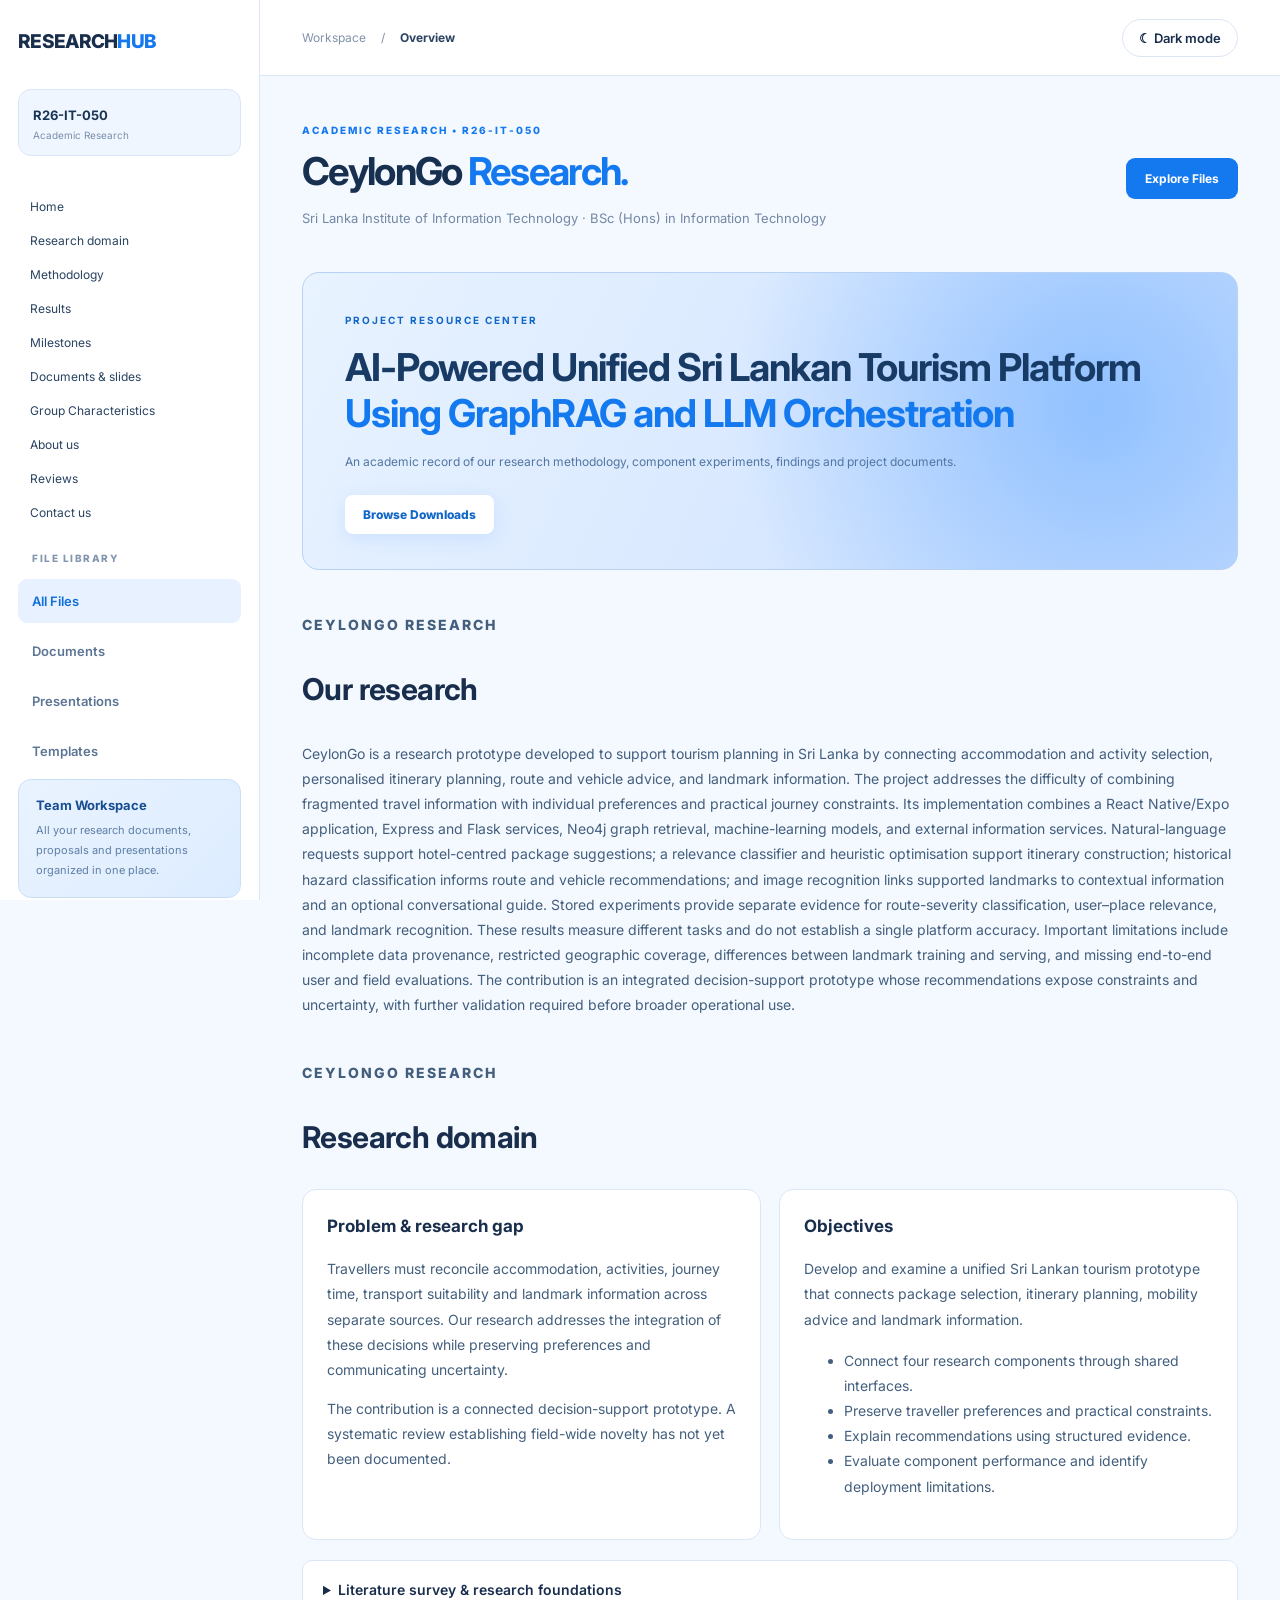
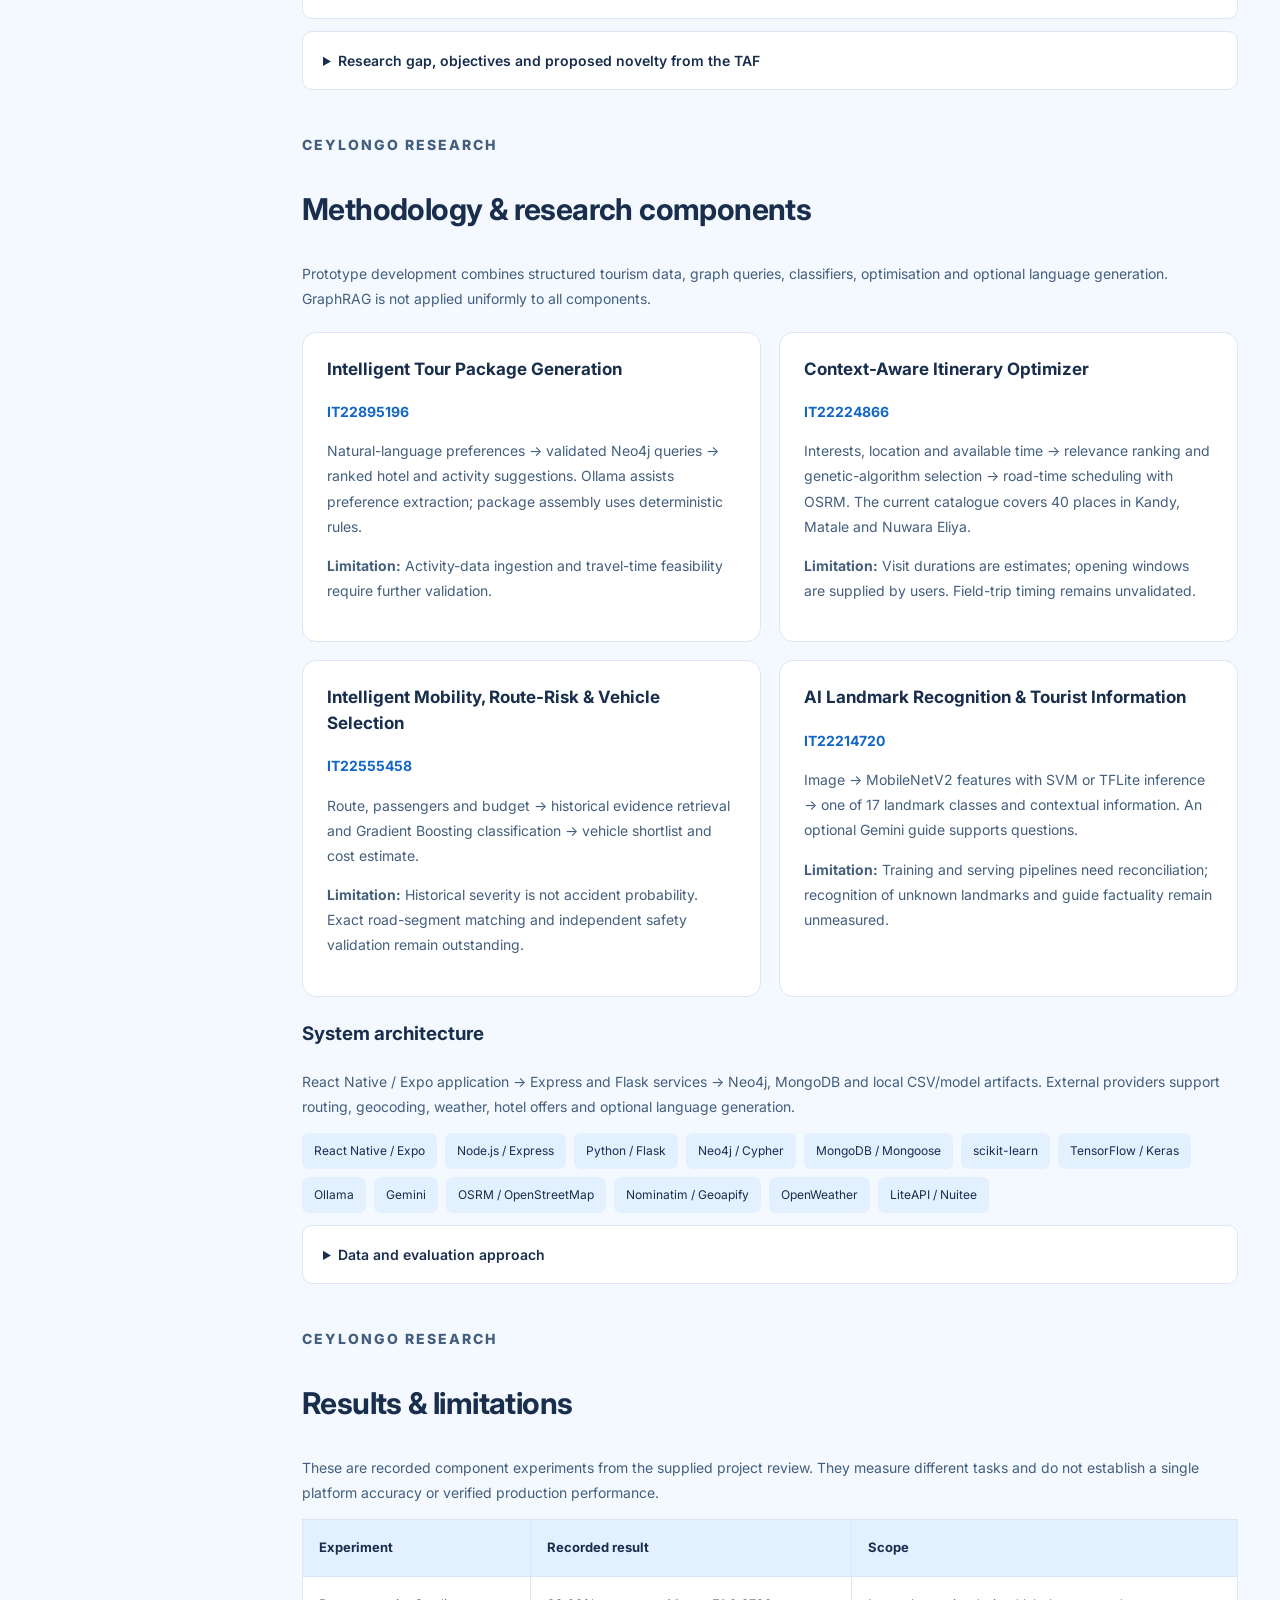
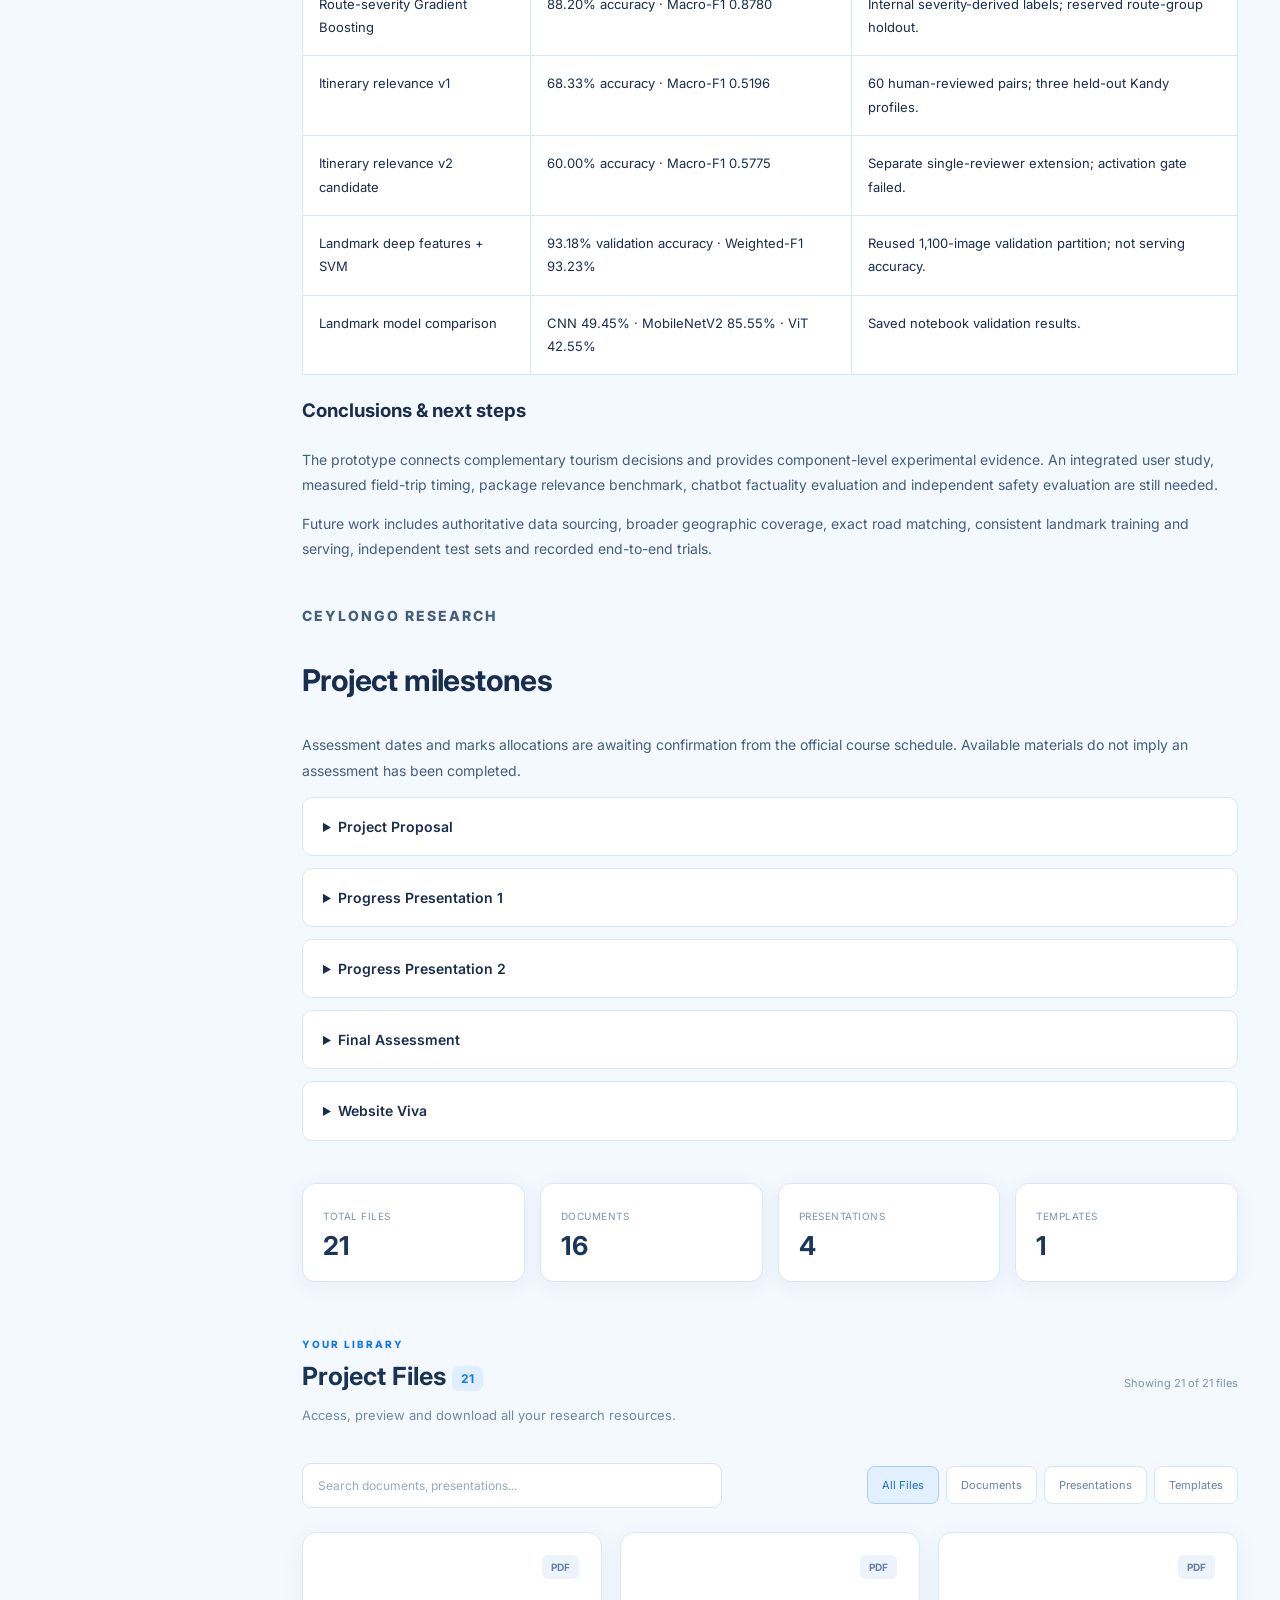
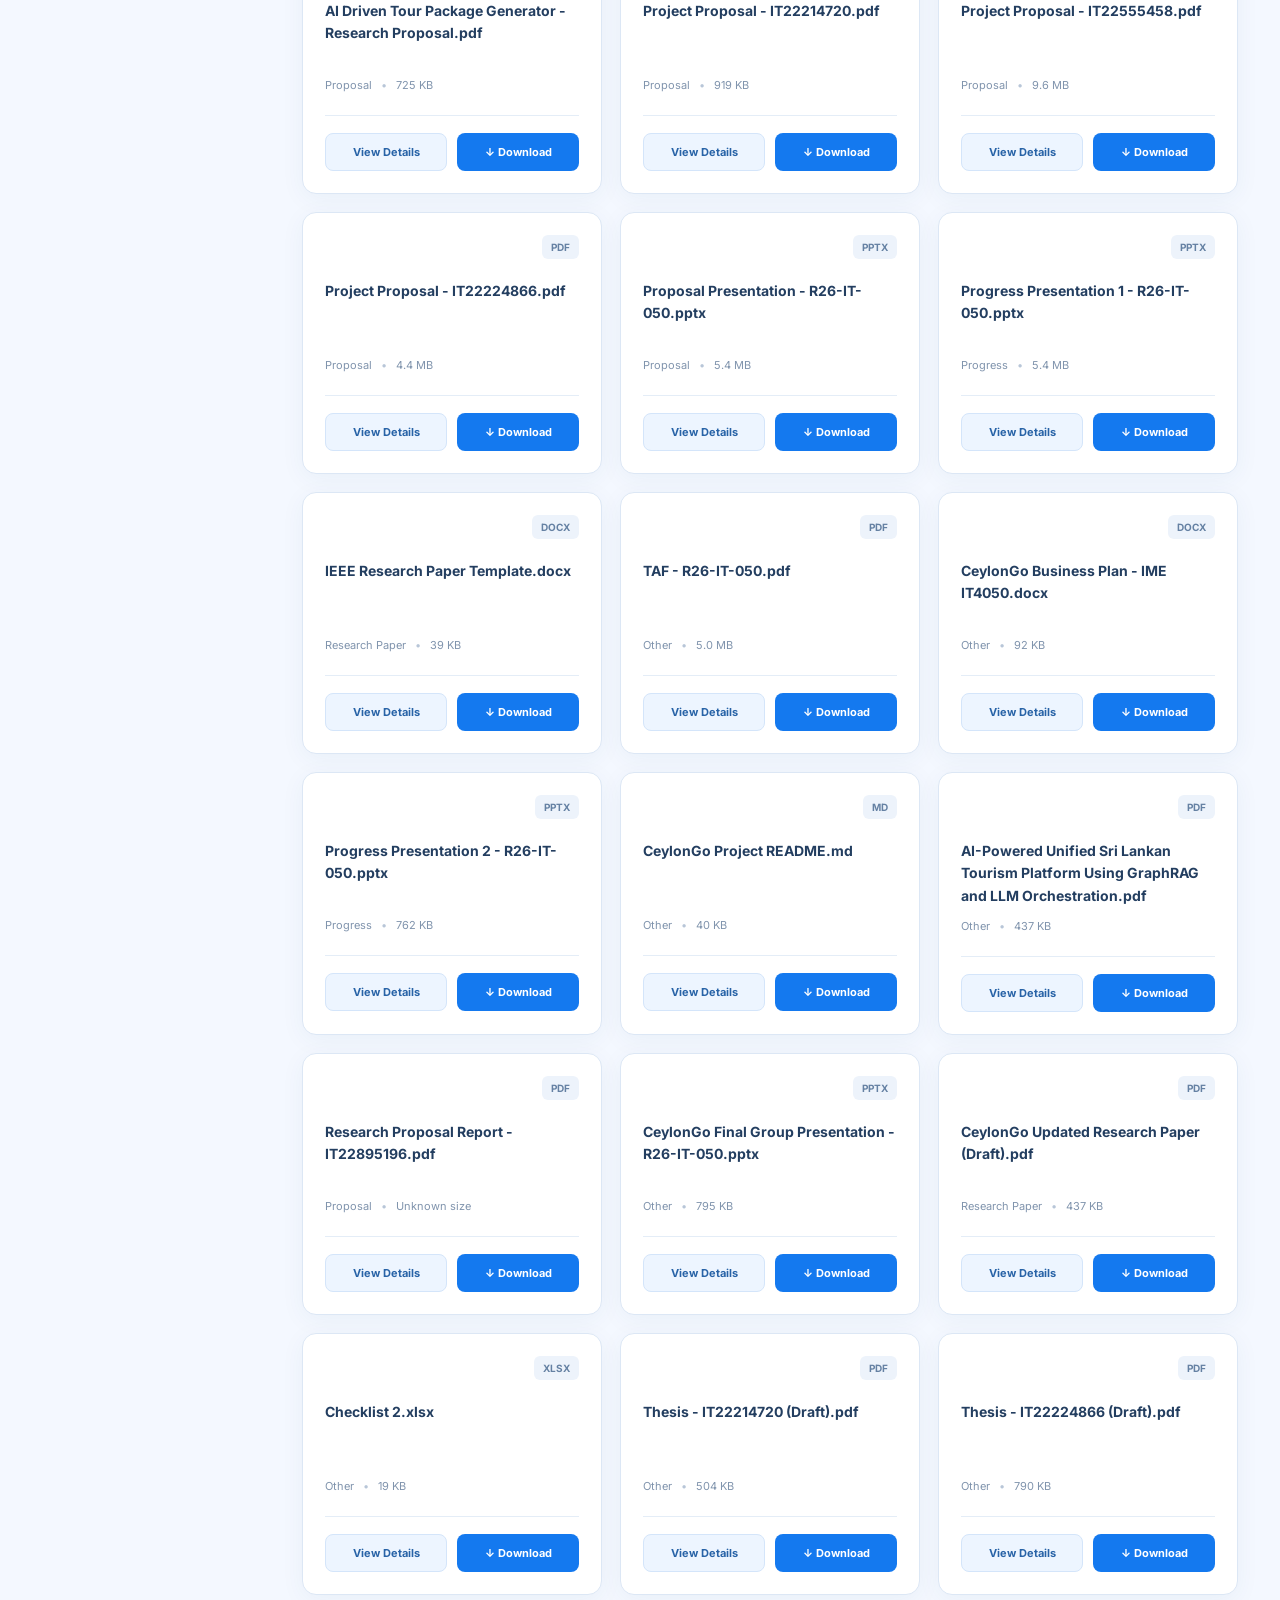
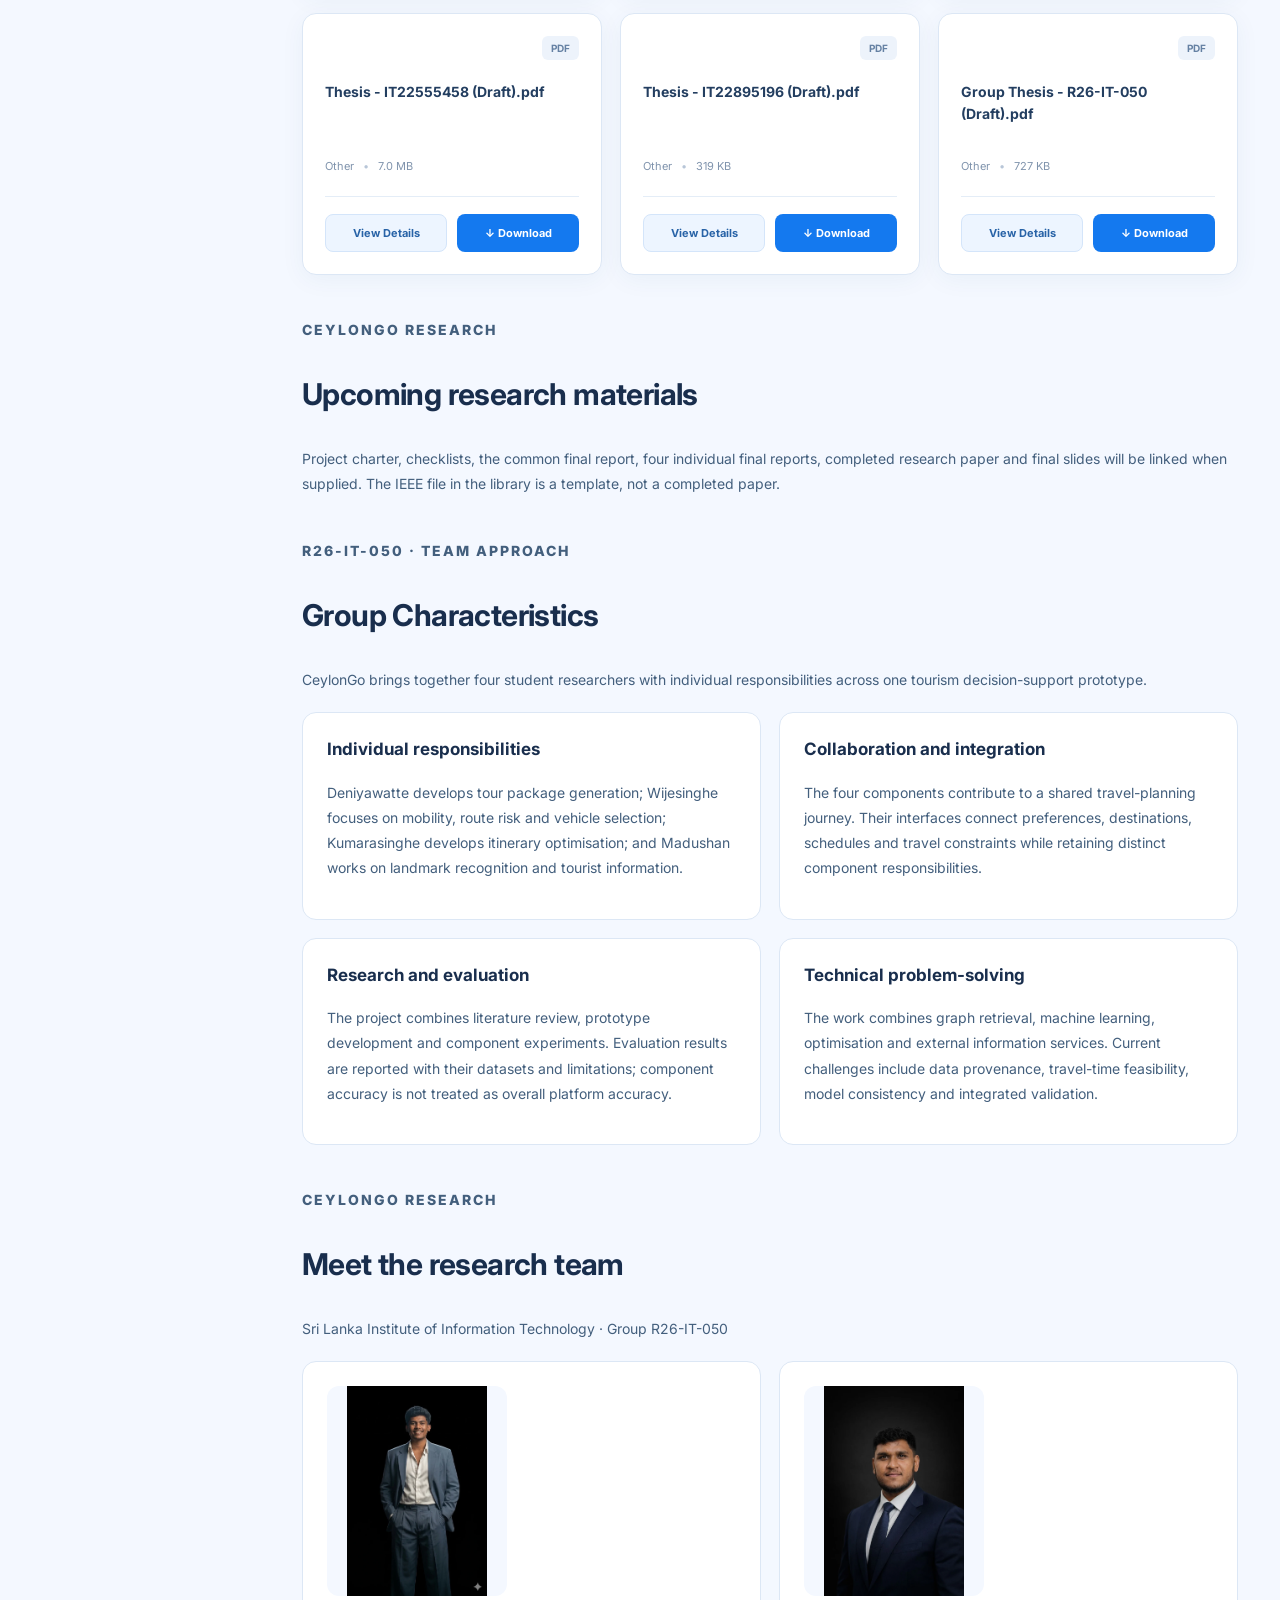
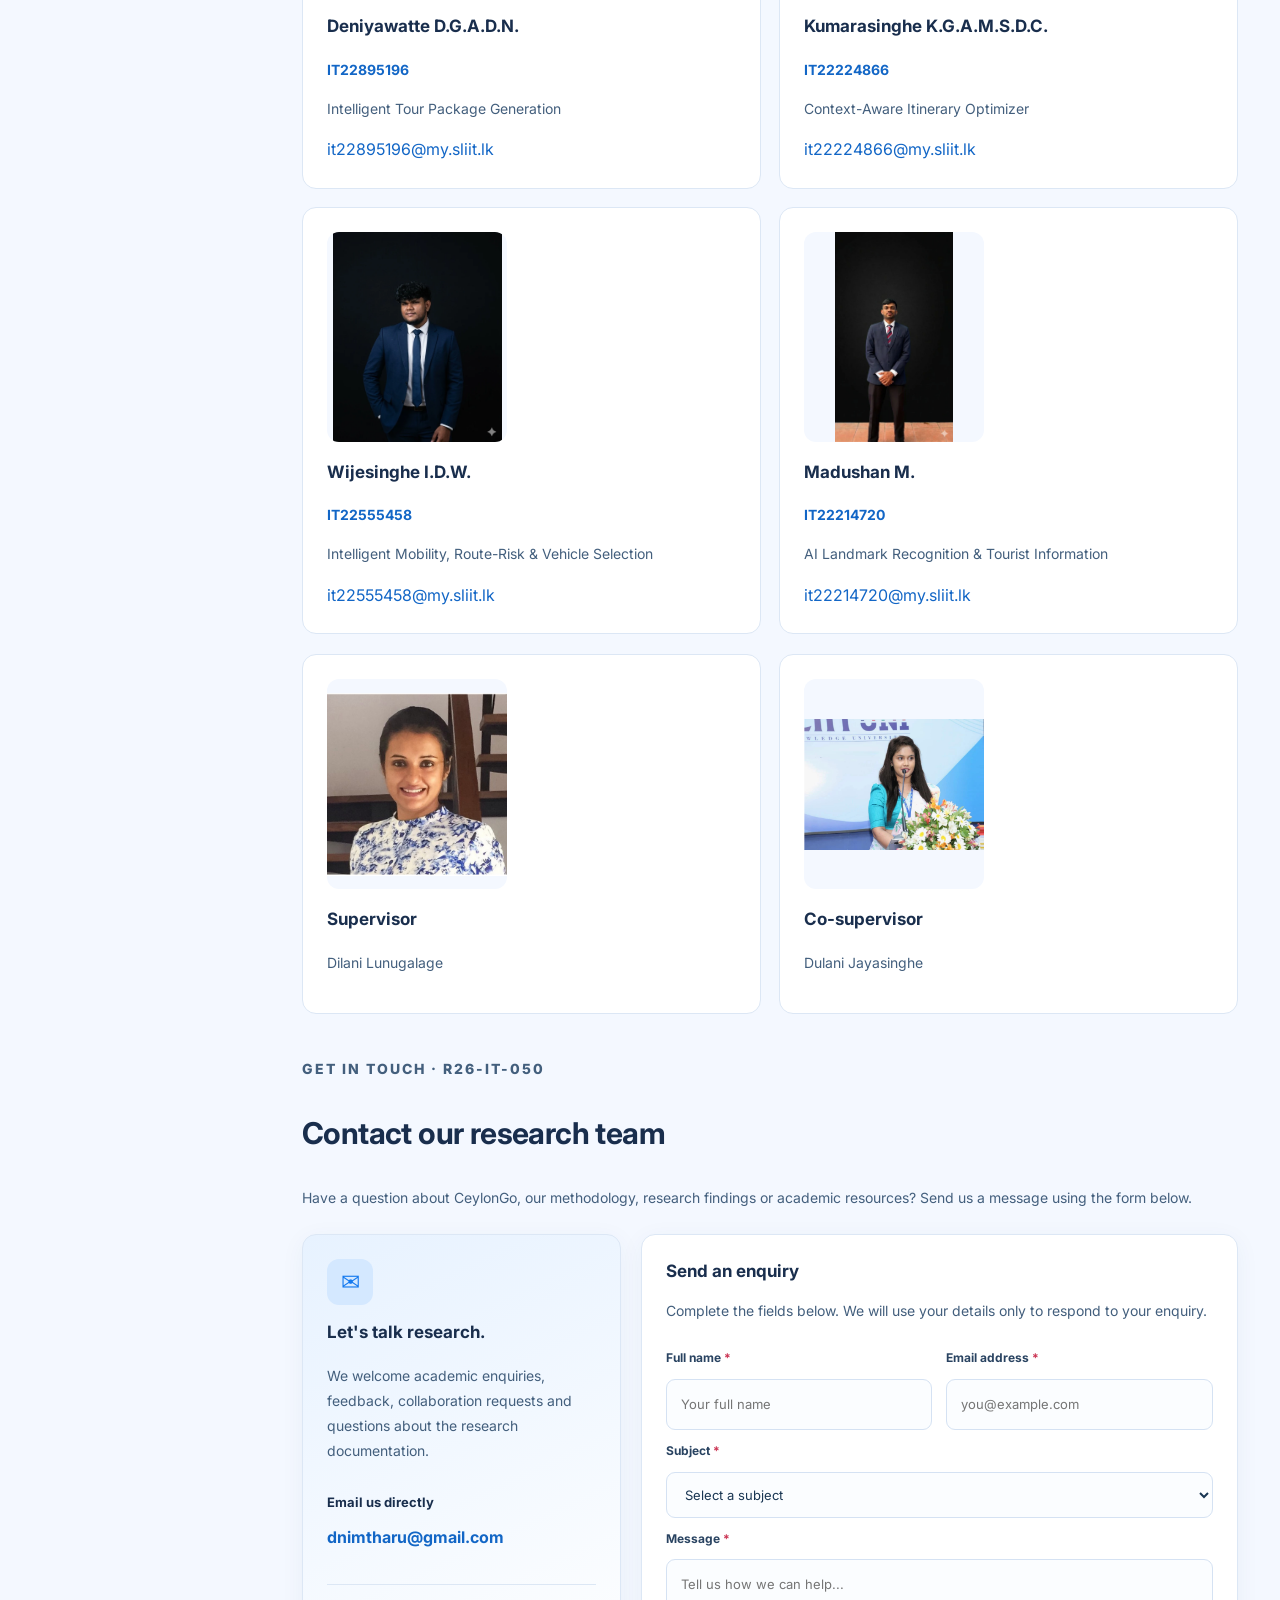
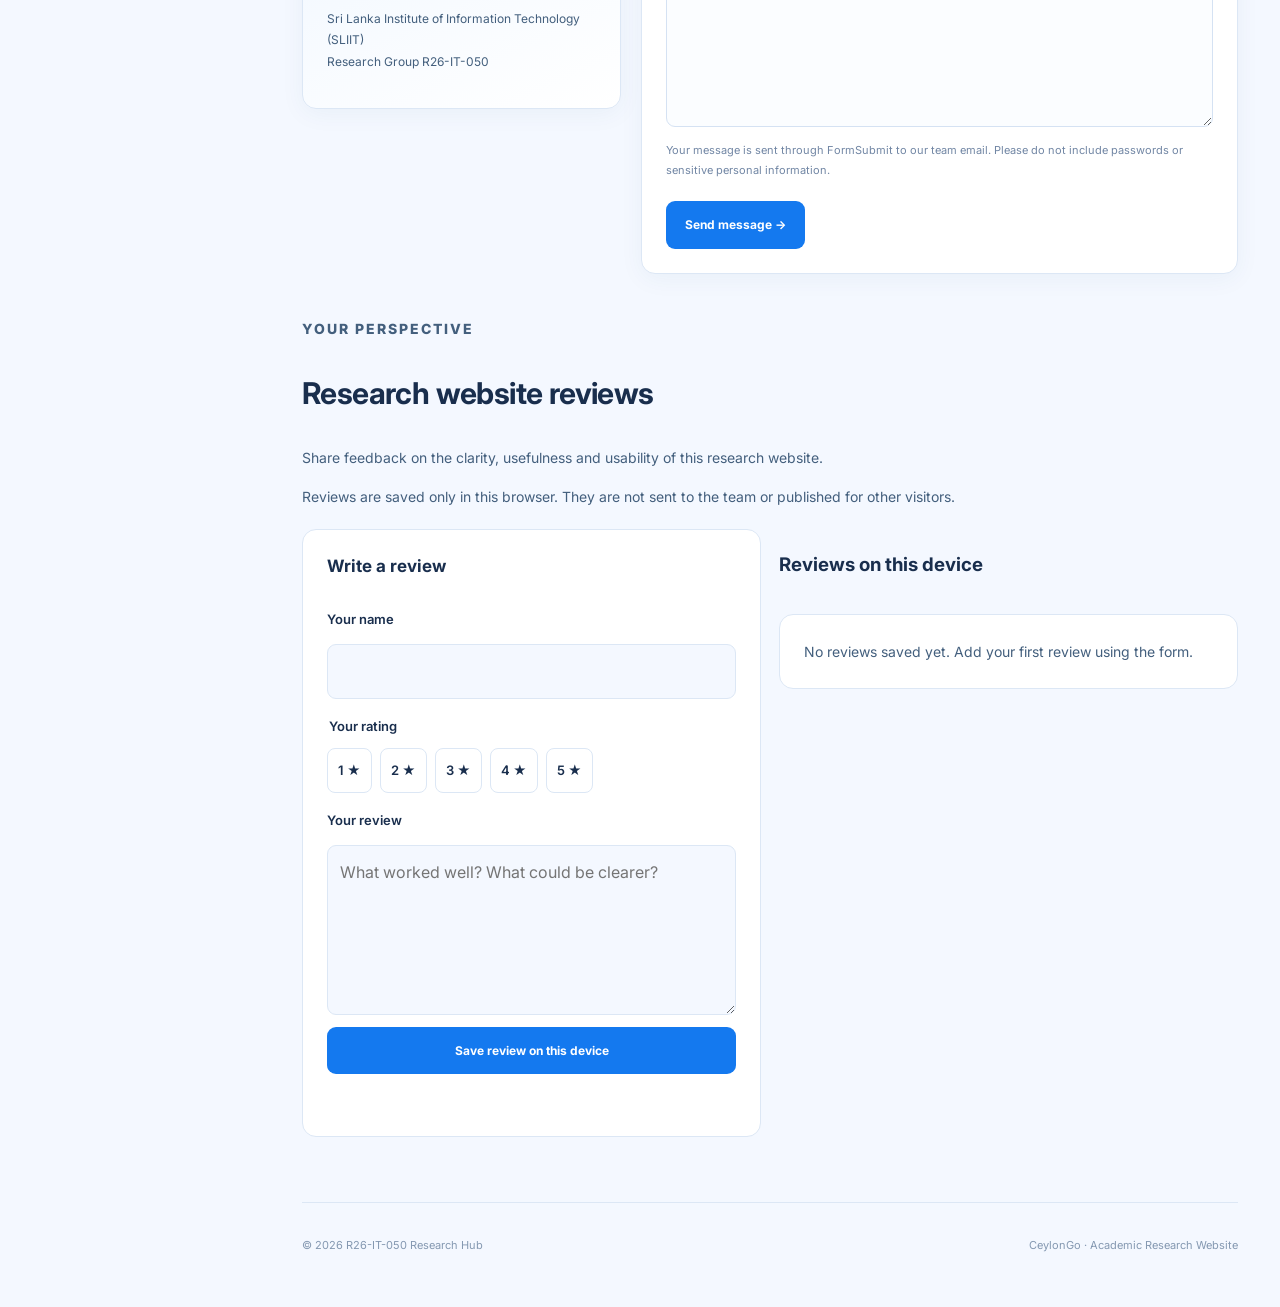
==== commit e4f71cfe: "done" ====
--- a/research-hub/index.html
+++ b/research-hub/index.html
@@ -299,7 +299,7 @@
 <h3>Relationship to the current research</h3><p>The current documented components are package generation, itinerary optimisation, mobility and route-risk advice, and landmark recognition. The original TAF provides background; the methodology and results sections describe the later prototype and its measured limitations. The website review form is local website feedback, not the proposed tourism trust-scoring system.</p>
 <p><a href="assets/files/taf-r26-it-050.pdf" target="_blank" rel="noopener">Read the original TAF: problem and gaps, pages 1–3; objectives and novelty, pages 8–13</a>. The TAF's claims about existing systems and its cited references have not been independently verified here.</p>
 </details>
-</section><section id="methodology" class="research-section"><p class="eyebrow">CEYLONGO RESEARCH</p><h2>Methodology &amp; research components</h2><p>Prototype development combines structured tourism data, graph queries, classifiers, optimisation and optional language generation. GraphRAG is not applied uniformly to all components.</p><div class="research-grid"><article class="research-card"><h3>Intelligent Tour Package Generation</h3><p class="member-id">IT22895196</p><p>Natural-language preferences → validated Neo4j queries → ranked hotel and activity suggestions. Ollama assists preference extraction; package assembly uses deterministic rules.</p><p><strong>Limitation:</strong> Activity-data ingestion and travel-time feasibility require further validation.</p></article><article class="research-card"><h3>Context-Aware Itinerary Optimizer</h3><p class="member-id">IT22224866</p><p>Interests, location and available time → relevance ranking and genetic-algorithm selection → road-time scheduling with OSRM. The current catalogue covers 40 places in Kandy, Matale and Nuwara Eliya.</p><p><strong>Limitation:</strong> Visit durations are estimates; opening windows are supplied by users. Field-trip timing remains unvalidated.</p></article><article class="research-card"><h3>Intelligent Mobility, Route-Risk & Vehicle Selection</h3><p class="member-id">IT22555458</p><p>Route, passengers and budget → historical evidence retrieval and Gradient Boosting classification → vehicle shortlist and cost estimate.</p><p><strong>Limitation:</strong> Historical severity is not accident probability. Exact road-segment matching and independent safety validation remain outstanding.</p></article><article class="research-card"><h3>AI Landmark Recognition & Tourist Information</h3><p class="member-id">IT22214720</p><p>Image → MobileNetV2 features with SVM or TFLite inference → one of 17 landmark classes and contextual information. An optional Gemini guide supports questions.</p><p><strong>Limitation:</strong> Training and serving pipelines need reconciliation; recognition of unknown landmarks and guide factuality remain unmeasured.</p></article></div><h3>System architecture</h3><p>React Native / Expo application → Express and Flask services → Neo4j, MongoDB and local CSV/model artifacts. External providers support routing, geocoding, weather, hotel offers and optional language generation.</p><div class="tech-list"><span>React Native / Expo</span><span>Node.js / Express</span><span>Python / Flask</span><span>Neo4j / Cypher</span><span>MongoDB / Mongoose</span><span>scikit-learn</span><span>TensorFlow / Keras</span><span>Ollama</span><span>Gemini</span><span>OSRM / OpenStreetMap</span><span>Nominatim / Geoapify</span><span>OpenWeather</span><span>LiteAPI / Nuitee</span></div><details><summary>Data and evaluation approach</summary><ul><li>Packages: 1,830 hotel rows and 2,000 activity rows; an activity-loader filename mismatch remains.</li><li>Itinerary: 40 source-traced points of interest; v1 evaluation uses 60 human-reviewed pairs from held-out Kandy profiles.</li><li>Mobility: 598 derived training records across 22 route groups; only 135 records have matching road profiles. Evaluation reserves unseen route groups.</li><li>Landmarks: notebook records 5,500 images with a 4,400/1,100 training/validation split across 17 classes. Raw collection provenance needs confirmation.</li></ul></details></section><section id="results" class="research-section"><p class="eyebrow">CEYLONGO RESEARCH</p><h2>Results &amp; limitations</h2><p>These are recorded component experiments from the supplied project review. They measure different tasks and do not establish a single platform accuracy or verified production performance.</p><div class="table-scroll"><table><thead><tr><th>Experiment</th><th>Recorded result</th><th>Scope</th></tr></thead><tbody><tr><td>Route-severity Gradient Boosting</td><td>88.20% accuracy · Macro-F1 0.8780</td><td>Internal severity-derived labels; reserved route-group holdout.</td></tr><tr><td>Itinerary relevance v1</td><td>68.33% accuracy · Macro-F1 0.5196</td><td>60 human-reviewed pairs; three held-out Kandy profiles.</td></tr><tr><td>Itinerary relevance v2 candidate</td><td>60.00% accuracy · Macro-F1 0.5775</td><td>Separate single-reviewer extension; activation gate failed.</td></tr><tr><td>Landmark deep features + SVM</td><td>93.18% validation accuracy · Weighted-F1 93.23%</td><td>Reused 1,100-image validation partition; not serving accuracy.</td></tr><tr><td>Landmark model comparison</td><td>CNN 49.45% · MobileNetV2 85.55% · ViT 42.55%</td><td>Saved notebook validation results.</td></tr></tbody></table></div><h3>Conclusions &amp; next steps</h3><p>The prototype connects complementary tourism decisions and provides component-level experimental evidence. An integrated user study, measured field-trip timing, package relevance benchmark, chatbot factuality evaluation and independent safety evaluation are still needed.</p><p>Future work includes authoritative data sourcing, broader geographic coverage, exact road matching, consistent landmark training and serving, independent test sets and recorded end-to-end trials.</p></section><section id="milestones" class="research-section"><p class="eyebrow">CEYLONGO RESEARCH</p><h2>Project milestones</h2><p>Assessment dates and marks allocations are awaiting confirmation from the official course schedule. Available materials do not imply an assessment has been completed.</p><details><summary>Project Proposal</summary><p>Four individual proposal reports and the <a href="assets/files/file-06.pptx" download="Proposal Presentation - R26-IT-050.pptx">Proposal Presentation slides</a> are available in the document library.</p><p>Date: To be confirmed · Marks allocation: To be confirmed</p></details><details><summary>Progress Presentation 1</summary><p>The supplied 29-slide deck is listed as Proposal Presentation. A separate PP1 slide deck has not been confirmed.</p><p>Date: To be confirmed · Marks allocation: To be confirmed</p></details><details><summary>Progress Presentation 2</summary><p>Progress Presentation 2 slides are available in the document library.</p><p>Date: To be confirmed · Marks allocation: To be confirmed</p></details><details><summary>Final Assessment</summary><p>Final reports and final presentation have not yet been supplied for this website.</p><p>Date: To be confirmed · Marks allocation: To be confirmed</p></details><details><summary>Website Viva</summary><p>Scheduled for the same day as the final research presentation, according to the course notice. Exact schedule to be confirmed.</p><p>Date: To be confirmed · Marks allocation: To be confirmed</p></details></section>
+</section><section id="methodology" class="research-section"><p class="eyebrow">CEYLONGO RESEARCH</p><h2>Methodology &amp; research components</h2><p>Prototype development combines structured tourism data, graph queries, classifiers, optimisation and optional language generation. GraphRAG is not applied uniformly to all components.</p><div class="research-grid"><article class="research-card"><h3>Intelligent Tour Package Generation</h3><p class="member-id">IT22895196</p><p>Natural-language preferences → validated Neo4j queries → ranked hotel and activity suggestions. Ollama assists preference extraction; package assembly uses deterministic rules.</p><p><strong>Limitation:</strong> Activity-data ingestion and travel-time feasibility require further validation.</p></article><article class="research-card"><h3>Context-Aware Itinerary Optimizer</h3><p class="member-id">IT22224866</p><p>Interests, location and available time → relevance ranking and genetic-algorithm selection → road-time scheduling with OSRM. The current catalogue covers 40 places in Kandy, Matale and Nuwara Eliya.</p><p><strong>Limitation:</strong> Visit durations are estimates; opening windows are supplied by users. Field-trip timing remains unvalidated.</p></article><article class="research-card"><h3>Intelligent Mobility, Route-Risk & Vehicle Selection</h3><p class="member-id">IT22555458</p><p>Route, passengers and budget → historical evidence retrieval and Gradient Boosting classification → vehicle shortlist and cost estimate.</p><p><strong>Limitation:</strong> Historical severity is not accident probability. Exact road-segment matching and independent safety validation remain outstanding.</p></article><article class="research-card"><h3>AI Landmark Recognition & Tourist Information</h3><p class="member-id">IT22214720</p><p>Image → MobileNetV2 features with SVM or TFLite inference → one of 17 landmark classes and contextual information. An optional Gemini guide supports questions.</p><p><strong>Limitation:</strong> Training and serving pipelines need reconciliation; recognition of unknown landmarks and guide factuality remain unmeasured.</p></article></div><h3>System architecture</h3><p>React Native / Expo application → Express and Flask services → Neo4j, MongoDB and local CSV/model artifacts. External providers support routing, geocoding, weather, hotel offers and optional language generation.</p><div class="tech-list"><span>React Native / Expo</span><span>Node.js / Express</span><span>Python / Flask</span><span>Neo4j / Cypher</span><span>MongoDB / Mongoose</span><span>scikit-learn</span><span>TensorFlow / Keras</span><span>Ollama</span><span>Gemini</span><span>OSRM / OpenStreetMap</span><span>Nominatim / Geoapify</span><span>OpenWeather</span><span>LiteAPI / Nuitee</span></div><details><summary>Data and evaluation approach</summary><ul><li>Packages: 1,830 hotel rows and 2,000 activity rows; an activity-loader filename mismatch remains.</li><li>Itinerary: 40 source-traced points of interest; v1 evaluation uses 60 human-reviewed pairs from held-out Kandy profiles.</li><li>Mobility: 598 derived training records across 22 route groups; only 135 records have matching road profiles. Evaluation reserves unseen route groups.</li><li>Landmarks: notebook records 5,500 images with a 4,400/1,100 training/validation split across 17 classes. Raw collection provenance needs confirmation.</li></ul></details></section><section id="results" class="research-section"><p class="eyebrow">CEYLONGO RESEARCH</p><h2>Results &amp; limitations</h2><p>These are recorded component experiments from the supplied project review. They measure different tasks and do not establish a single platform accuracy or verified production performance.</p><div class="table-scroll"><table><thead><tr><th>Experiment</th><th>Recorded result</th><th>Scope</th></tr></thead><tbody><tr><td>Route-severity Gradient Boosting</td><td>88.20% accuracy · Macro-F1 0.8780</td><td>Internal severity-derived labels; reserved route-group holdout.</td></tr><tr><td>Itinerary relevance v1</td><td>68.33% accuracy · Macro-F1 0.5196</td><td>60 human-reviewed pairs; three held-out Kandy profiles.</td></tr><tr><td>Itinerary relevance v2 candidate</td><td>60.00% accuracy · Macro-F1 0.5775</td><td>Separate single-reviewer extension; activation gate failed.</td></tr><tr><td>Landmark deep features + SVM</td><td>93.18% validation accuracy · Weighted-F1 93.23%</td><td>Reused 1,100-image validation partition; not serving accuracy.</td></tr><tr><td>Landmark model comparison</td><td>CNN 49.45% · MobileNetV2 85.55% · ViT 42.55%</td><td>Saved notebook validation results.</td></tr></tbody></table></div><h3>Conclusions &amp; next steps</h3><p>The prototype connects complementary tourism decisions and provides component-level experimental evidence. An integrated user study, measured field-trip timing, package relevance benchmark, chatbot factuality evaluation and independent safety evaluation are still needed.</p><p>Future work includes authoritative data sourcing, broader geographic coverage, exact road matching, consistent landmark training and serving, independent test sets and recorded end-to-end trials.</p></section><section id="milestones" class="research-section"><p class="eyebrow">CEYLONGO RESEARCH</p><h2>Project milestones</h2><p>Assessment dates and marks allocations are awaiting confirmation from the official course schedule. Available materials do not imply an assessment has been completed.</p><details><summary>Project Proposal</summary><p>Four individual proposal reports and the <a href="assets/files/file-06.pptx" download="Proposal Presentation - R26-IT-050.pptx">Proposal Presentation slides</a> are available in the document library.</p><p>Date: To be confirmed · Marks allocation: To be confirmed</p></details><details><summary>Progress Presentation 1</summary><p>Progress Presentation 1 slides are available in the document library. This entry uses the same supplied deck as the Proposal Presentation.</p><p>Date: To be confirmed · Marks allocation: To be confirmed</p></details><details><summary>Progress Presentation 2</summary><p>Progress Presentation 2 slides are available in the document library.</p><p>Date: To be confirmed · Marks allocation: To be confirmed</p></details><details><summary>Final Assessment</summary><p>Final reports and final presentation have not yet been supplied for this website.</p><p>Date: To be confirmed · Marks allocation: To be confirmed</p></details><details><summary>Website Viva</summary><p>Scheduled for the same day as the final research presentation, according to the course notice. Exact schedule to be confirmed.</p><p>Date: To be confirmed · Marks allocation: To be confirmed</p></details></section>
         <!-- =========================
              STATISTICS
         ========================== -->
